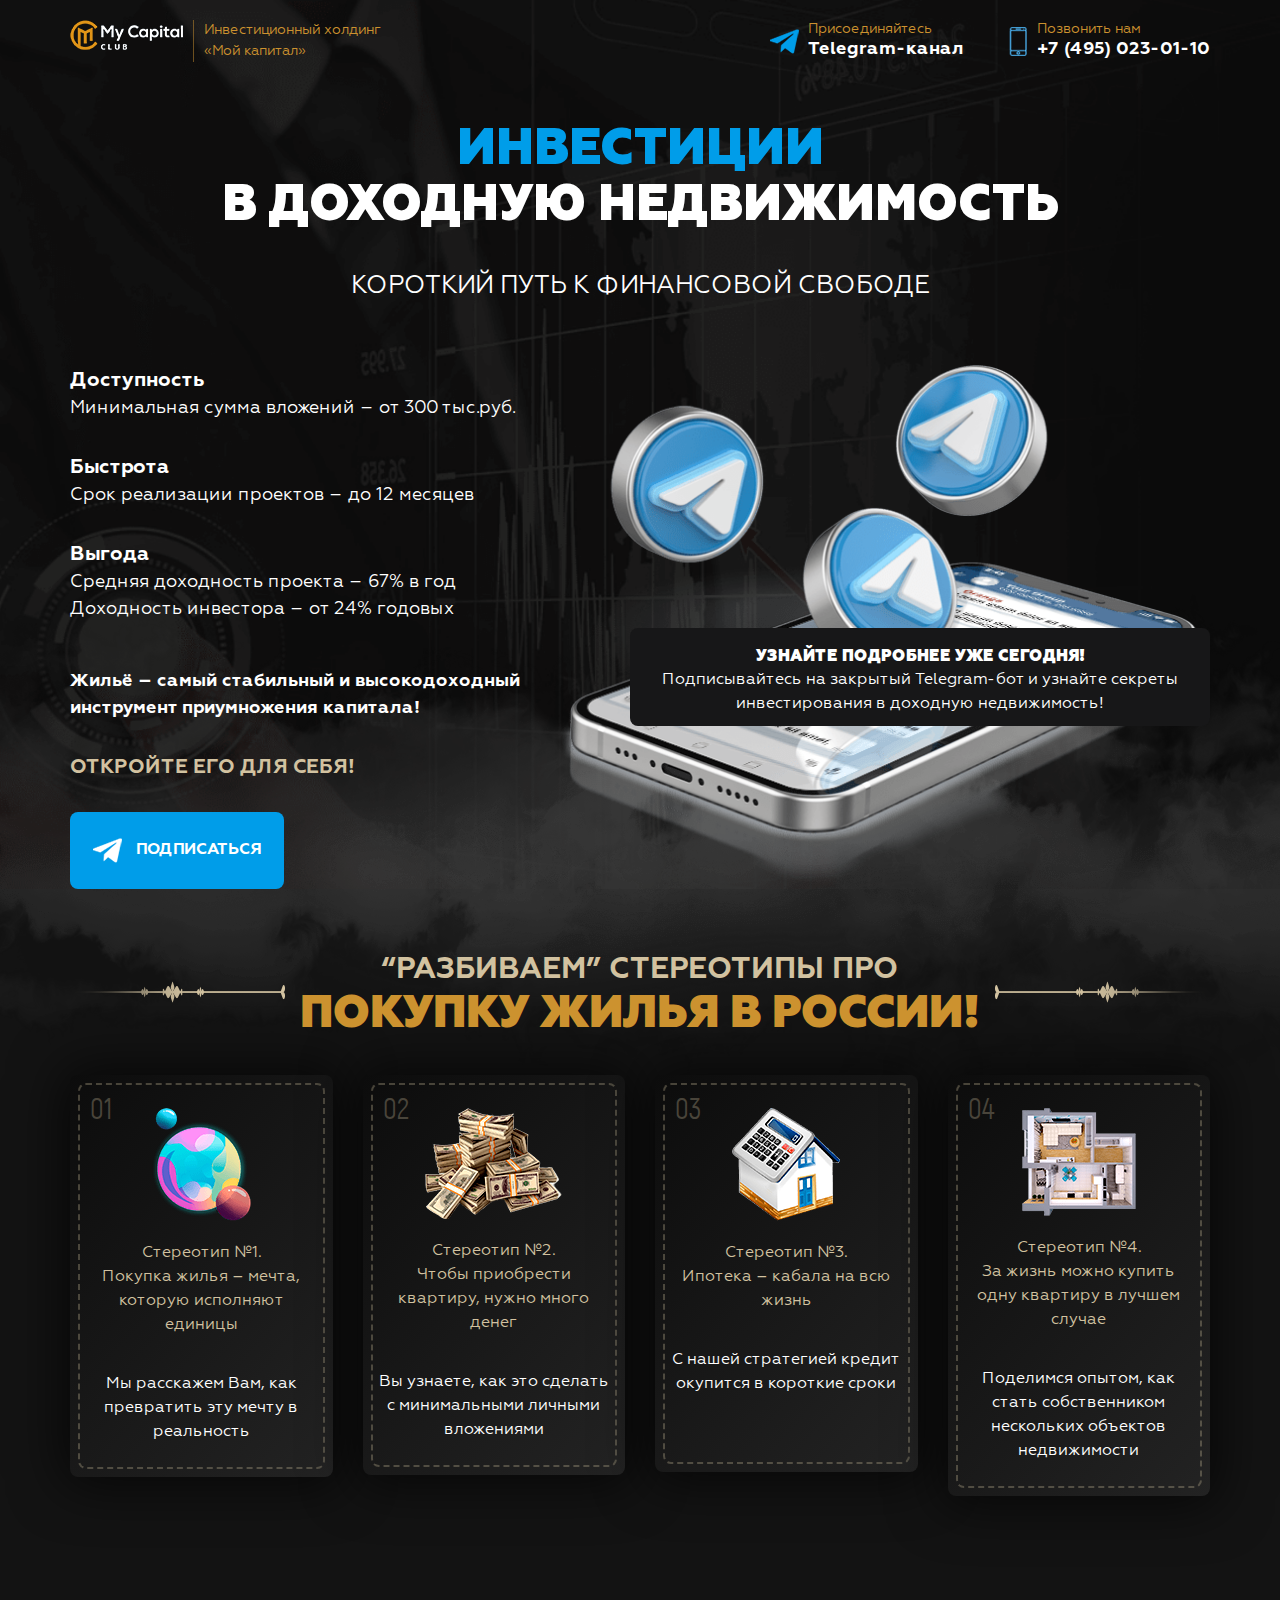
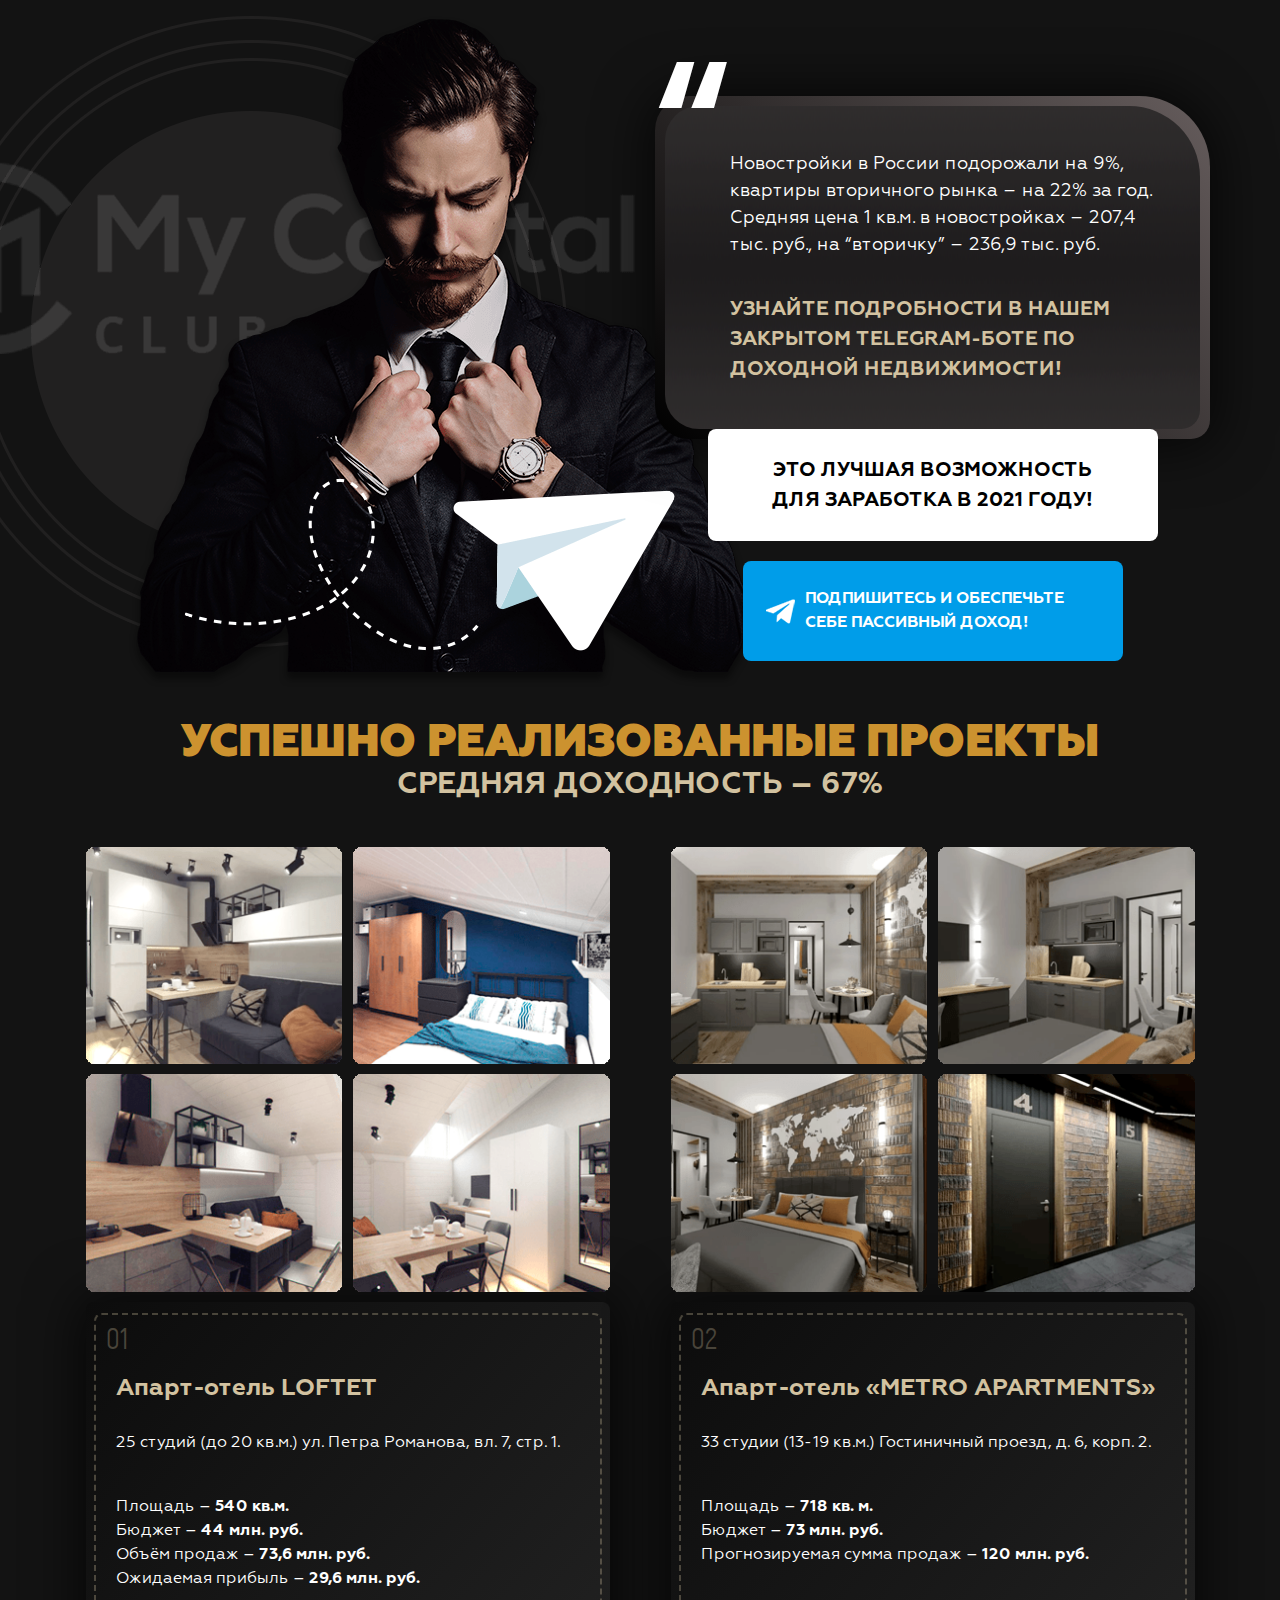
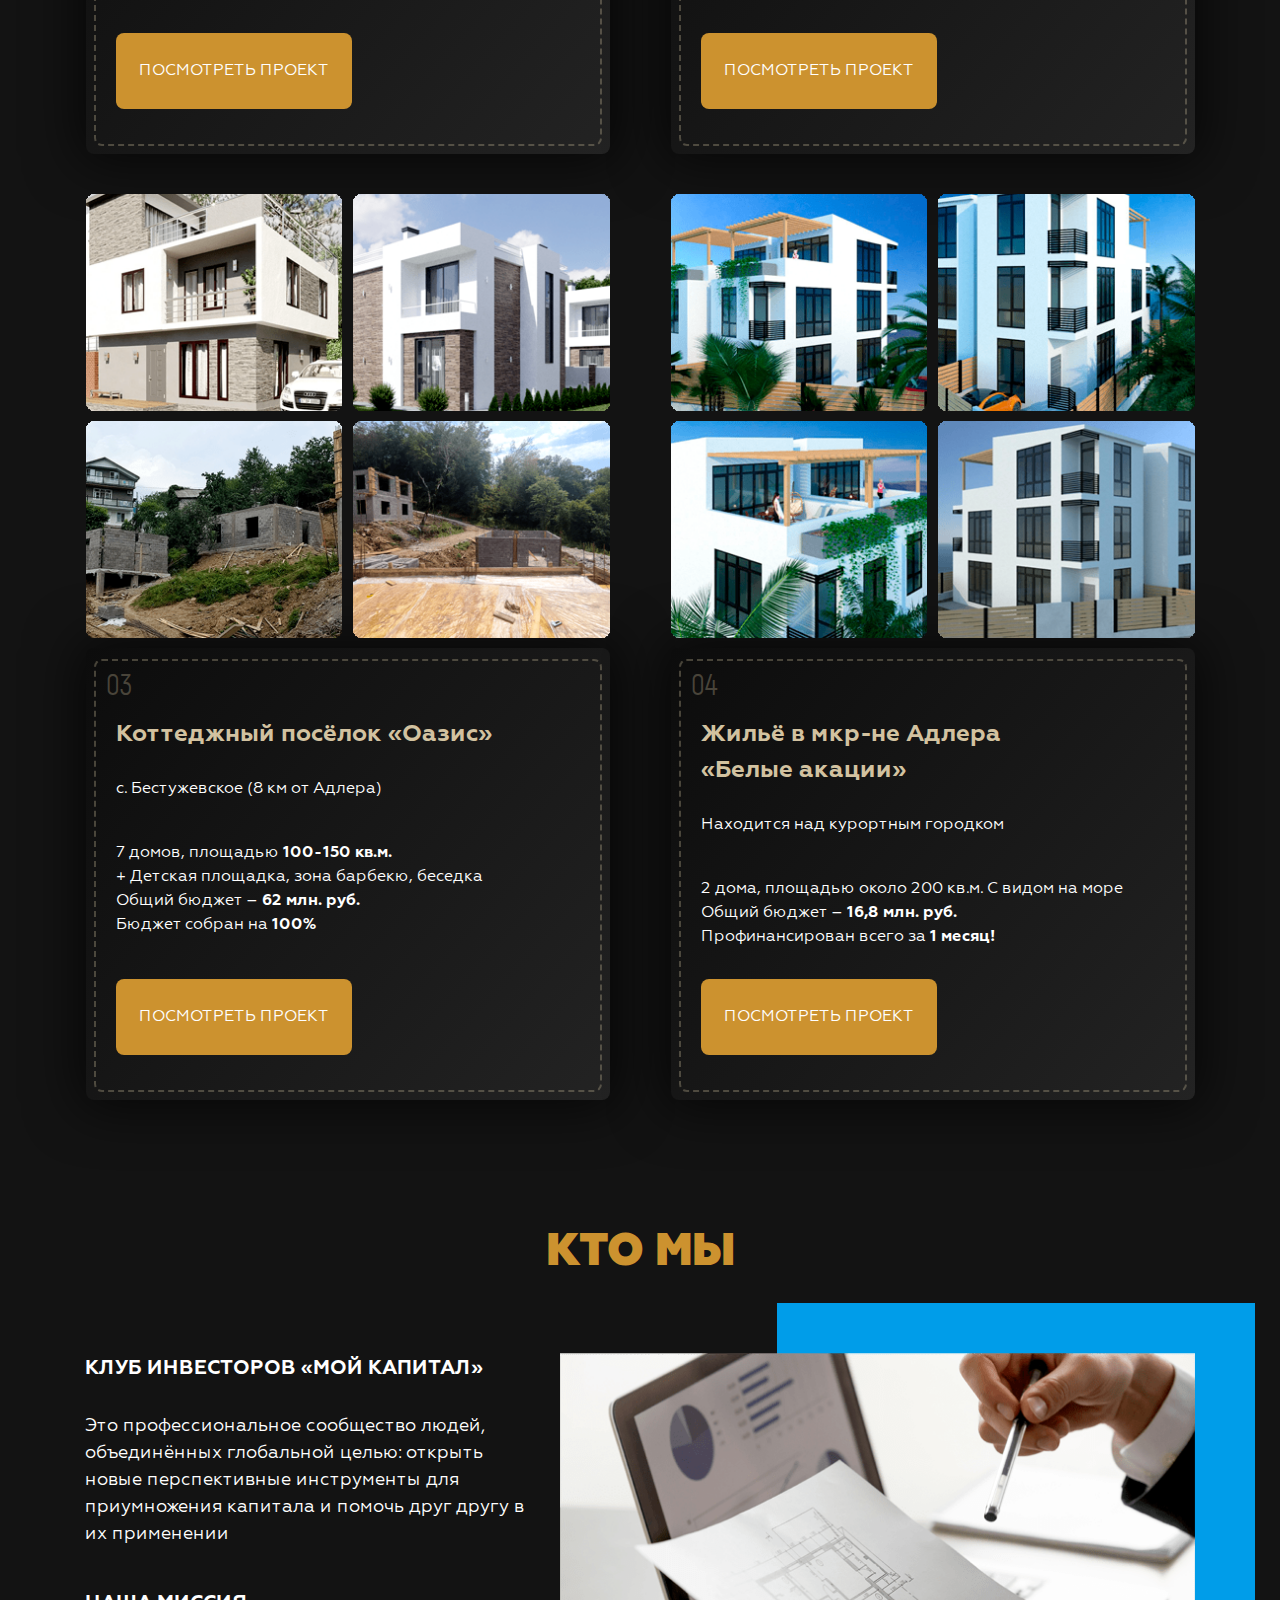
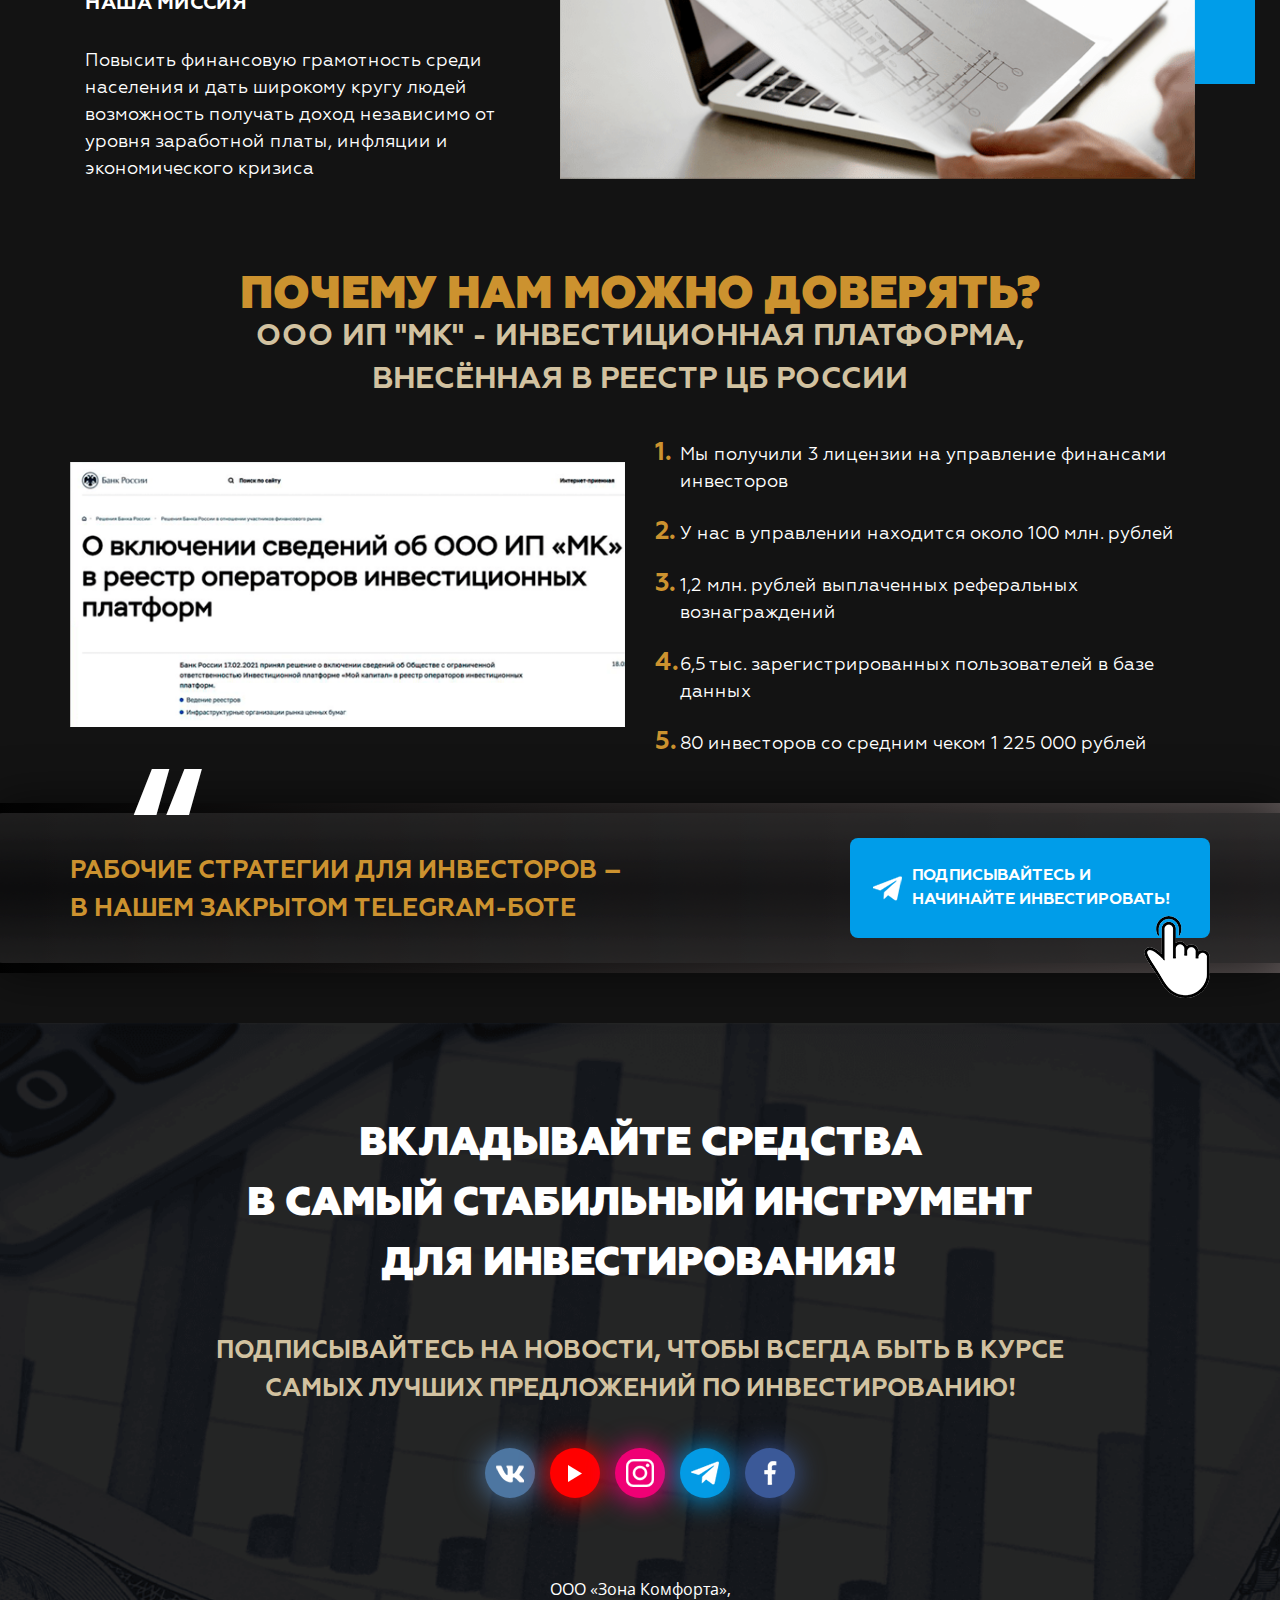
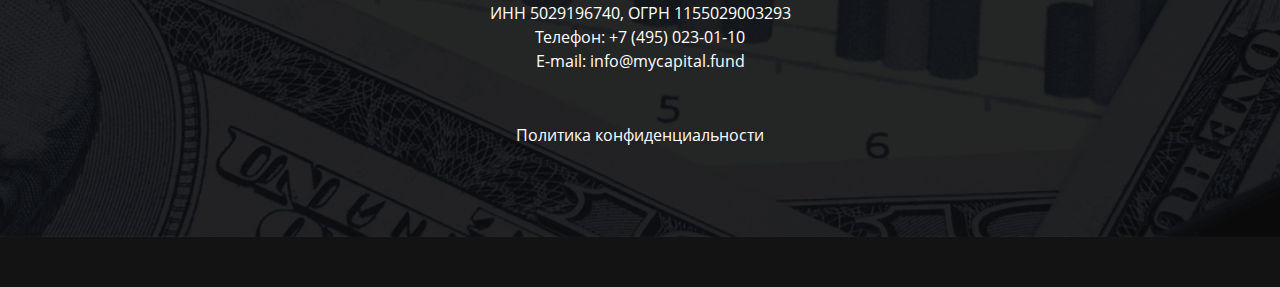
==== index.html @ a93999b3 "Copying" ====
<!DOCTYPE html>
<html lang="ru">
  <head>
    <meta charset="UTF-8">
    <meta name="viewport" content="width=device-width, initial-scale=1.0">
    <meta http-equiv="X-UA-Compatible" content="ie=edge">
    <meta property="og:url" content="https://invest-realty2.mycapitalland.ru/">
    <meta property="og:title" content="«Инвестиции в доходную недвижимость»">
    <meta property="og:description" content="Короткий путь к финансовой свободе">
    <title>«Инвестиции в доходную недвижимость». Короткий путь к финансовой свободе</title>
    <link rel="apple-touch-icon" href="favicon.svg">
    <link rel="apple-touch-icon" sizes="76x76" href="favicon.svg">
    <link rel="apple-touch-icon" sizes="120x120" href="favicon.svg">
    <link rel="apple-touch-icon" sizes="152x152" href="favicon.svg">
    <link rel="icon" type="image/x-icon" href="favicon.ico">
    <link rel="shortcut icon" type="image/x-icon" href="favicon.png">
    <link rel="stylesheet" href="css/styles.min.css">
  </head>
  <body>
    <div class="wrapper">
      <section id="main">
        <header>
          <div class="container">
            <div class="logo"><a class="logo-link" href="https://mycapitalland.ru/"><img class="logo-link-img" src="img/images/logo.png" alt="Логотип"/></a>
              <p class="logo-text">Инвестиционный холдинг <br>«Мой капитал»</p>
            </div>
            <div class="header-nav">
              <div class="logo logo-mobile"><a class="logo-link" href="https://mycapitalland.ru/"><img class="logo-link-img" src="img/images/logo.png" alt="Логотип"/></a>
                <p class="logo-text">Инвестиционный холдинг <br>«Мой капитал»</p>
              </div>
              <div class="contacts">
                <div class="contact contact-tg">
                  <p class="contact-text">Присоединяйтесь</p><a class="contact-link" href="https://t.me/my_capital_club" target="_blank">Telegram-канал</a>
                </div>
                <div class="contact contact-phone">
                  <p class="contact-text">Позвонить нам</p><a class="contact-link" href="tel:+74950230110" target="_blank">+7 (495) 023-01-10</a>
                </div>
              </div>
            </div>
          </div>
          <div class="mobile-menu">
            <div class="mobile-menu-line mobile-menu-line-1"></div>
            <div class="mobile-menu-line mobile-menu-line-2"></div>
            <div class="mobile-menu-line mobile-menu-line-3"></div>
          </div>
        </header><img class="main-clouds" src="img/images/clouds.png" alt="Облака"/>
        <div class="container">
          <h1 class="main-title"><span>Инвестиции </span>в доходную недвижимость</h1>
          <h2 class="main-subtitle">Короткий путь к финансовой свободе</h2>
          <div class="row">
            <div class="col-md-5">
              <ul class="main-list">
                <li><span>Доступность</span>Минимальная сумма вложений – от 300 тыс.руб.</li>
                <li><span>Быстрота</span>Срок реализации проектов – до 12 месяцев</li>
                <li><span>Выгода</span>Средняя доходность проекта – 67% в год
                  Доходность инвестора – от 24% годовых
                </li>
              </ul>
              <p class="main-text">Жильё – самый стабильный и высокодоходный инструмент приумножения капитала!</p>
              <h3 class="main-cta">Откройте его для себя!</h3>
              <div class="button-wrapper"><a class="button button-tg" href=""><img src="img/icons/tg-white.png" alt="Telegram"/><span> Подписаться</span></a></div>
            </div>
            <div class="col-md-7">
              <div class="main-img"><img src="img/images/main.png" alt="Картинка блока"/>
                <div class="main-img-text">
                  <p><span>Узнайте подробнее уже сегодня! </span>Подписывайтесь на закрытый Telegram-бот и узнайте секреты инвестирования в доходную недвижимость!</p>
                </div>
              </div>
            </div>
          </div>
        </div>
      </section>
      <section id="cliches">
        <div class="container">
          <h3 class="general-title general-title-cliches"><span>“Разбиваем” стереотипы про </span>покупку жилья в России!</h3>
          <div class="row">
                  <div class="col-md-3">
                    <div class="cliche-wrapper">
                      <div class="cliche cliche-1 ">
                        <h4 class="cliche-title">01</h4><img class="cliche-img" src="img/images/cliche-1.png" alt="Стереотип №1. &lt;br&gt;Покупка жилья – мечта, которую исполняют единицы"/>
                        <p class="cliche-text"><span>Стереотип №1. <br>Покупка жилья – мечта, которую исполняют единицы</span>Мы расскажем Вам, как превратить эту мечту в реальность
                        </p>
                      </div>
                    </div>
                  </div>
                  <div class="col-md-3">
                    <div class="cliche-wrapper">
                      <div class="cliche cliche-2 ">
                        <h4 class="cliche-title">02</h4><img class="cliche-img" src="img/images/cliche-2.png" alt="Стереотип №2. &lt;br&gt;Чтобы приобрести квартиру, нужно много денег"/>
                        <p class="cliche-text"><span>Стереотип №2. <br>Чтобы приобрести квартиру, нужно много денег</span>Вы узнаете, как это сделать с минимальными личными вложениями
                        </p>
                      </div>
                    </div>
                  </div>
                  <div class="col-md-3">
                    <div class="cliche-wrapper">
                      <div class="cliche cliche-3 ">
                        <h4 class="cliche-title">03</h4><img class="cliche-img" src="img/images/cliche-3.png" alt="Стереотип №3. &lt;br&gt;Ипотека – кабала на всю жизнь"/>
                        <p class="cliche-text"><span>Стереотип №3. <br>Ипотека – кабала на всю жизнь</span>С нашей стратегией кредит окупится в короткие сроки
                        </p>
                      </div>
                    </div>
                  </div>
                  <div class="col-md-3">
                    <div class="cliche-wrapper">
                      <div class="cliche cliche-4 ">
                        <h4 class="cliche-title">04</h4><img class="cliche-img" src="img/images/cliche-4.png" alt="Стереотип №4. &lt;br&gt;За жизнь можно купить одну квартиру в лучшем случае"/>
                        <p class="cliche-text"><span>Стереотип №4. <br>За жизнь можно купить одну квартиру в лучшем случае</span>Поделимся опытом, как стать собственником нескольких объектов недвижимости
                        </p>
                      </div>
                    </div>
                  </div>
          </div>
        </div>
      </section>
      <section id="details">
        <div class="container">
          <div class="row">
            <div class="col-md-6 col-md-push-6">
              <div class="content">
                <div class="details-info-wrapper">
                  <div class="details-info">
                    <p class="details-info-text">Новостройки в России подорожали на 9%, квартиры вторичного рынка – на  22% за год. Средняя цена 1 кв.м. в новостройках – 207,4 тыс. руб., на “вторичку” – 236,9 тыс. руб.<span>Узнайте подробности в нашем закрытом telegram-боте по доходной недвижимости!</span></p>
                  </div>
                </div>
                <p class="details-cta">это лучшая возможность для заработка в 2021 году!</p>
                <div class="button-wrapper"><a class="button button-tg button-tg-big" href=""><img src="img/icons/tg-white.png" alt="Telegram"/><span> Подпишитесь и обеспечьте себе пассивный доход!</span></a></div>
              </div>
            </div>
            <div class="col-md-6 col-md-pull-6">
              <div class="details-imgs"><img class="details-img details-img-1" src="img/images/details-1.png" alt="Logo"/><img class="details-img details-img-2" src="img/images/details-2.png" alt="Logo"/><img class="details-img details-img-3" src="img/icons/tg-big.png" alt="Logo"/>
              </div>
            </div>
          </div>
        </div>
      </section>
      <section id="projects">
        <div class="container">
          <h3 class="general-title">успешно реализованные проекты<span>Средняя доходность – 67%</span>
          </h3>
          <div class="row">
            <div class="col-md-6">
              <div class="project project-1">
                <div class="project-imgs"><img src="img/aparts/apart-1.1.png" alt="Фото апартоментов"/><img src="img/aparts/apart-1.2.png" alt="Фото апартоментов"/><img src="img/aparts/apart-1.3.png" alt="Фото апартоментов"/><img src="img/aparts/apart-1.4.png" alt="Фото апартоментов"/>
                </div>
                <div class="project-info-wrapper">
                  <div class="project-info">
                    <p class="project-info-number">01</p>
                    <h5 class="project-info-title">Апарт-отель LOFTET</h5>
                    <p class="project-info-text">25 студий (до 20 кв.м.) ул. Петра Романова, вл. 7, стр. 1.</p>
                    <ul class="project-info-list">
                      <li>Площадь – <span>540 кв.м.</span></li>
                      <li>Бюджет – <span>44 млн. руб.</span></li>
                      <li>Объём продаж – <span>73,6 млн. руб.</span></li>
                      <li>Ожидаемая прибыль – <span>29,6 млн. руб.</span></li>
                    </ul>
                    <div class="button-wrapper"><a class="button button-ap button-project-info" href="https://loftet.mycapital.fund/"><span> Посмотреть проект</span></a></div>
                  </div>
                </div>
              </div>
            </div>
            <div class="col-md-6">
              <div class="project project-2">
                <div class="project-imgs"><img src="img/aparts/apart-2.1.png" alt="Фото апартоментов"/><img src="img/aparts/apart-2.2.png" alt="Фото апартоментов"/><img src="img/aparts/apart-2.3.png" alt="Фото апартоментов"/><img src="img/aparts/apart-2.4.png" alt="Фото апартоментов"/>
                </div>
                <div class="project-info-wrapper">
                  <div class="project-info">
                    <p class="project-info-number">02</p>
                    <h5 class="project-info-title">Апарт-отель «METRO APARTMENTS»</h5>
                    <p class="project-info-text">33 студии (13-19 кв.м.) Гостиничный проезд, д. 6, корп. 2.</p>
                    <ul class="project-info-list">
                      <li>Площадь – <span>718 кв. м.</span></li>
                      <li>Бюджет –  <span>73 млн. руб.</span></li>
                      <li>Прогнозируемая сумма продаж –  <span>120 млн. руб.</span></li>
                    </ul>
                    <div class="button-wrapper"><a class="button button-ap button-project-info" href="https://metroapp.mycapital.fund/"><span> Посмотреть проект</span></a></div>
                  </div>
                </div>
              </div>
            </div>
          </div>
          <div class="row">
            <div class="col-md-6">
              <div class="project project-3">
                <div class="project-imgs"><img src="img/aparts/apart-3.1.png" alt="Фото апартоментов"/><img src="img/aparts/apart-3.2.png" alt="Фото апартоментов"/><img src="img/aparts/apart-3.3.png" alt="Фото апартоментов"/><img src="img/aparts/apart-3.4.png" alt="Фото апартоментов"/>
                </div>
                <div class="project-info-wrapper">
                  <div class="project-info">
                    <p class="project-info-number">03</p>
                    <h5 class="project-info-title">Коттеджный посёлок «Оазис»</h5>
                    <p class="project-info-text">с. Бестужевское (8 км от Адлера)</p>
                    <ul class="project-info-list">
                      <li>7 домов, площадью <span>100-150 кв.м.</span></li>
                      <li>+ Детская площадка, зона барбекю, беседка</li>
                      <li>Общий бюджет – <span>62 млн. руб.</span></li>
                      <li>Бюджет собран на <span>100%</span></li>
                    </ul>
                    <div class="button-wrapper"><a class="button button-ap button-project-info" href=""><span> Посмотреть проект</span></a></div>
                  </div>
                </div>
              </div>
            </div>
            <div class="col-md-6">
              <div class="project project-4">
                <div class="project-imgs"><img src="img/aparts/apart-4.1.png" alt="Фото апартоментов"/><img src="img/aparts/apart-4.2.png" alt="Фото апартоментов"/><img src="img/aparts/apart-4.3.png" alt="Фото апартоментов"/><img src="img/aparts/apart-4.4.png" alt="Фото апартоментов"/>
                </div>
                <div class="project-info-wrapper">
                  <div class="project-info">
                    <p class="project-info-number">04</p>
                    <h5 class="project-info-title">Жильё в мкр-не Адлера <br>«Белые акации»</h5>
                    <p class="project-info-text">Находится над курортным городком</p>
                    <ul class="project-info-list">
                      <li>2 дома, площадью около 200 кв.м. С видом на море</li>
                      <li>Общий бюджет – <span>16,8 млн. руб. </span></li>
                      <li>Профинансирован всего за <span>1 месяц!</span></li>
                    </ul>
                    <div class="button-wrapper"><a class="button button-ap button-project-info" href=""><span> Посмотреть проект</span></a></div>
                  </div>
                </div>
              </div>
            </div>
          </div>
        </div>
      </section>
      <section id="who">
        <div class="container">
          <h3 class="general-title">Кто мы
          </h3>
          <div class="col-md-5">
            <h4 class="who-title">Клуб инвесторов «Мой капитал»</h4>
            <p class="who-text">Это профессиональное сообщество людей, объединённых глобальной целью: открыть новые перспективные инструменты для приумножения капитала и помочь друг другу в их применении</p>
            <h4 class="who-title">Наша миссия </h4>
            <p class="who-text">Повысить финансовую грамотность среди населения и дать широкому кругу людей возможность получать доход независимо от уровня заработной платы, инфляции и экономического кризиса</p>
          </div>
          <div class="col-md-7">
            <div class="who-img"><img src="img/images/who.png" alt="Картинка блока"/>
            </div>
          </div>
        </div>
      </section>
      <section id="why">
        <div class="container">
          <h3 class="general-title">почему нам можно доверять?<span>ООО ИП "МК" - инвестиционная платформа, <br>внесённая в реестр ЦБ России</span>
          </h3>
          <div class="row">
            <div class="col-md-6"><a class="modal-up" href="img/images/why.png"><img class="why-img" src="img/images/why.png" alt="Инфа о включении в реестр"/></a></div>
            <div class="col-md-6">
              <ol class="why-list">
                <li>Мы получили 3 лицензии на управление финансами инвесторов</li>
                <li>У нас в управлении находится около 100 млн. рублей</li>
                <li>1,2 млн. рублей выплаченных реферальных вознаграждений</li>
                <li>6,5 тыс. зарегистрированных пользователей в базе данных</li>
                <li>80 инвесторов со средним чеком 1 225 000 рублей</li>
              </ol>
            </div>
          </div>
        </div>
        <div class="why-cta-wrapper">
          <div class="why-cta">
            <div class="container">
              <div class="row">
                <div class="col-md-6">
                  <p class="why-cta-text">Рабочие стратегии для инвесторов – в нашем закрытом Telegram-боте</p>
                </div>
                <div class="col-md-4 col-md-offset-2">
                  <div class="why-cta-button">
                    <div class="button-wrapper"><a class="button button-tg button-tg-big" href=""><img src="img/icons/tg-white.png" alt="Telegram"/><span> Подписывайтесь и начинайте инвестировать!</span></a></div>
                  </div>
                </div>
              </div>
            </div>
          </div>
        </div>
      </section>
      <footer>
        <div class="container">
          <h5 class="footer-title">Вкладывайте средства <br>в самый стабильный инструмент <br>для инвестирования!</h5>
          <p class="footer-subtitle">ПОДПИСЫВАЙТЕСЬ НА НОВОСТИ, ЧТОБЫ ВСЕГДА БЫТЬ В КУРСЕ <br>САМЫХ ЛУЧШИХ ПРЕДЛОЖЕНИЙ ПО ИНВЕСТИРОВАНИЮ!</p>
          <div class="soc-links">
            
            <a class="soc-link soc-link-vk" href="https://vk.com/mycapital_ru" target="_blank"></a>
            <a class="soc-link soc-link-yt" href="https://www.youtube.com/channel/UCeQu4s1IZ6c-w-K8q15wF1w" target="_blank"></a>
            <a class="soc-link soc-link-insta" href="https://www.instagram.com/mycapital.ru/" target="_blank"></a>
            <a class="soc-link soc-link-tg" href="https://t.me/my_capital_club" target="_blank"></a>
            <a class="soc-link soc-link-fb" href="https://facebook.com/MyCapitalRu/" target="_blank"></a>
          </div>
          <p class="footer-text">ООО «Зона Комфорта»,</p>
          <p class="footer-text">ИНН 5029196740, ОГРН 1155029003293</p>
          <p class="footer-text">Телефон: <a href="tel:+74950230110" target="_blank">+7 (495) 023-01-10</a></p>
          <p class="footer-text">E-mail: <a href="mailto:info@mycapital.fund" target="_blank">info@mycapital.fund</a></p>
          <p class="footer-text"> <a href="politics.pdf" target="_blank">Политика конфиденциальности</a></p>
        </div>
      </footer>
    </div>
    <script src="js/libs.min.js"></script>
    <script src="js/scripts.js"></script>
  </body>
</html>
---- css/styles.min.css ----
@font-face{font-family:'Geometria';font-display:fallback;font-weight:normal;font-style:normal;src:local url("../fonts/Geometria.eot");src:url("../fonts/Geometria.eot");src:url("../fonts/Geometria.eot") format('embedded-opentype'),url("../fonts/Geometria.woff2") format('woff2'),url("../fonts/Geometria.woff") format('woff'),url("../fonts/Geometria.ttf") format('truetype'),url("../fonts/Geometria.svg#Geometria") format('svg')}@font-face{font-family:'Geometria';font-display:fallback;font-weight:bold;font-style:normal;src:local url("../fonts/GeometriaBold.eot");src:url("../fonts/GeometriaBold.eot");src:url("../fonts/GeometriaBold.eot") format('embedded-opentype'),url("../fonts/GeometriaBold.woff2") format('woff2'),url("../fonts/GeometriaBold.woff") format('woff'),url("../fonts/GeometriaBold.ttf") format('truetype'),url("../fonts/GeometriaBold.svg#GeometriaBold") format('svg')}@font-face{font-family:'Geometria';font-display:fallback;font-weight:900;font-style:normal;src:local url("../fonts/GeometriaHeavy.eot");src:url("../fonts/GeometriaHeavy.eot");src:url("../fonts/GeometriaHeavy.eot") format('embedded-opentype'),url("../fonts/GeometriaHeavy.woff2") format('woff2'),url("../fonts/GeometriaHeavy.woff") format('woff'),url("../fonts/GeometriaHeavy.ttf") format('truetype'),url("../fonts/GeometriaHeavy.svg#GeometriaHeavy") format('svg')}@font-face{font-family:'OpenSans';font-display:fallback;font-weight:normal;font-style:normal;src:local url("../fonts/OpenSans.eot");src:url("../fonts/OpenSans.eot");src:url("../fonts/OpenSans.eot") format('embedded-opentype'),url("../fonts/OpenSans.woff2") format('woff2'),url("../fonts/OpenSans.woff") format('woff'),url("../fonts/OpenSans.ttf") format('truetype'),url("../fonts/OpenSans.svg#OpenSans") format('svg')}@font-face{font-family:'Akrobat';font-display:fallback;font-weight:normal;font-style:normal;src:local url("../fonts/Akrobat.eot");src:url("../fonts/Akrobat.eot");src:url("../fonts/Akrobat.eot") format('embedded-opentype'),url("../fonts/Akrobat.woff2") format('woff2'),url("../fonts/Akrobat.woff") format('woff'),url("../fonts/Akrobat.ttf") format('truetype'),url("../fonts/Akrobat.svg#Akrobat") format('svg')}
/*!
 * Generated using the Bootstrap Customizer (https://getbootstrap.com/docs/3.4/customize/)
 *//*!
 * Bootstrap v3.4.1 (https://getbootstrap.com/)
 * Copyright 2011-2019 Twitter, Inc.
 * Licensed under MIT (https://github.com/twbs/bootstrap/blob/master/LICENSE)
 *//*! normalize.css v3.0.3 | MIT License | github.com/necolas/normalize.css */html{font-family:sans-serif;-ms-text-size-adjust:100%;-webkit-text-size-adjust:100%}body{margin:0}article,aside,details,figcaption,figure,footer,header,hgroup,main,menu,nav,section,summary{display:block}audio,canvas,progress,video{display:inline-block;vertical-align:baseline}audio:not([controls]){display:none;height:0}[hidden],template{display:none}a{background-color:transparent}a:active,a:hover{outline:0}abbr[title]{border-bottom:none;text-decoration:underline;-webkit-text-decoration:underline dotted;-moz-text-decoration:underline dotted;text-decoration:underline dotted}b,strong{font-weight:bold}dfn{font-style:italic}h1{font-size:2em;margin:0.67em 0}mark{background:#ff0;color:#000}small{font-size:80%}sub,sup{font-size:75%;line-height:0;position:relative;vertical-align:baseline}sup{top:-0.5em}sub{bottom:-0.25em}img{border:0}svg:not(:root){overflow:hidden}figure{margin:1em 40px}hr{-webkit-box-sizing:content-box;-moz-box-sizing:content-box;box-sizing:content-box;height:0}pre{overflow:auto}code,kbd,pre,samp{font-family:monospace,monospace;font-size:1em}button,input,optgroup,select,textarea{color:inherit;font:inherit;margin:0}button{overflow:visible}button,select{text-transform:none}button,html input[type=button],input[type=reset],input[type=submit]{-webkit-appearance:button;cursor:pointer}button[disabled],html input[disabled]{cursor:default}button::-moz-focus-inner,input::-moz-focus-inner{border:0;padding:0}input{line-height:normal}input[type=checkbox],input[type=radio]{-webkit-box-sizing:border-box;-moz-box-sizing:border-box;box-sizing:border-box;padding:0}input[type=number]::-webkit-inner-spin-button,input[type=number]::-webkit-outer-spin-button{height:auto}input[type=search]{-webkit-appearance:textfield;-webkit-box-sizing:content-box;-moz-box-sizing:content-box;box-sizing:content-box}input[type=search]::-webkit-search-cancel-button,input[type=search]::-webkit-search-decoration{-webkit-appearance:none}fieldset{border:1px solid #c0c0c0;margin:0 2px;padding:0.35em 0.625em 0.75em}legend{border:0;padding:0}textarea{overflow:auto}optgroup{font-weight:bold}table{border-collapse:collapse;border-spacing:0}td,th{padding:0}*{-webkit-box-sizing:border-box;-moz-box-sizing:border-box;box-sizing:border-box}:after,:before{-webkit-box-sizing:border-box;-moz-box-sizing:border-box;box-sizing:border-box}html{font-size:10px;-webkit-tap-highlight-color:rgba(0,0,0,0)}body{font-family:"Helvetica Neue",Helvetica,Arial,sans-serif;font-size:14px;line-height:1.42857143;color:#333;background-color:#fff}button,input,select,textarea{font-family:inherit;font-size:inherit;line-height:inherit}a{color:#337ab7;text-decoration:none}a:focus,a:hover{color:#23527c;text-decoration:underline}a:focus{outline:5px auto -webkit-focus-ring-color;outline-offset:-2px}figure{margin:0}img{vertical-align:middle}.img-responsive{display:block;max-width:100%;height:auto}.img-rounded{-webkit-border-radius:6px;-moz-border-radius:6px;border-radius:6px}.img-thumbnail{padding:4px;line-height:1.42857143;background-color:#fff;border:1px solid #ddd;-webkit-border-radius:4px;-moz-border-radius:4px;border-radius:4px;-webkit-transition:all .2s ease-in-out;-o-transition:all .2s ease-in-out;-moz-transition:all .2s ease-in-out;transition:all .2s ease-in-out;display:inline-block;max-width:100%;height:auto}.img-circle{-webkit-border-radius:50%;-moz-border-radius:50%;border-radius:50%}hr{margin-top:20px;margin-bottom:20px;border:0;border-top:1px solid #eee}.sr-only{position:absolute;width:1px;height:1px;padding:0;margin:-1px;overflow:hidden;clip:rect(0,0,0,0);border:0}.sr-only-focusable:active,.sr-only-focusable:focus{position:static;width:auto;height:auto;margin:0;overflow:visible;clip:auto}[role=button]{cursor:pointer}.container{padding-right:15px;padding-left:15px;margin-right:auto;margin-left:auto}@media (min-width:768px){.container{width:750px}}@media (min-width:992px){.container{width:970px}}@media (min-width:1200px){.container{width:1170px}}.container-fluid{padding-right:15px;padding-left:15px;margin-right:auto;margin-left:auto}.row{margin-right:-15px;margin-left:-15px}.row-no-gutters{margin-right:0;margin-left:0}.row-no-gutters [class*=col-]{padding-right:0;padding-left:0}.col-lg-1,.col-lg-2,.col-lg-3,.col-lg-4,.col-lg-5,.col-lg-6,.col-lg-7,.col-lg-8,.col-lg-9,.col-lg-10,.col-lg-11,.col-lg-12,.col-md-1,.col-md-2,.col-md-3,.col-md-4,.col-md-5,.col-md-6,.col-md-7,.col-md-8,.col-md-9,.col-md-10,.col-md-11,.col-md-12,.col-sm-1,.col-sm-2,.col-sm-3,.col-sm-4,.col-sm-5,.col-sm-6,.col-sm-7,.col-sm-8,.col-sm-9,.col-sm-10,.col-sm-11,.col-sm-12,.col-xs-1,.col-xs-2,.col-xs-3,.col-xs-4,.col-xs-5,.col-xs-6,.col-xs-7,.col-xs-8,.col-xs-9,.col-xs-10,.col-xs-11,.col-xs-12{position:relative;min-height:1px;padding-right:15px;padding-left:15px}.col-xs-1,.col-xs-2,.col-xs-3,.col-xs-4,.col-xs-5,.col-xs-6,.col-xs-7,.col-xs-8,.col-xs-9,.col-xs-10,.col-xs-11,.col-xs-12{float:left}.col-xs-12{width:100%}.col-xs-11{width:91.66666667%}.col-xs-10{width:83.33333333%}.col-xs-9{width:75%}.col-xs-8{width:66.66666667%}.col-xs-7{width:58.33333333%}.col-xs-6{width:50%}.col-xs-5{width:41.66666667%}.col-xs-4{width:33.33333333%}.col-xs-3{width:25%}.col-xs-2{width:16.66666667%}.col-xs-1{width:8.33333333%}.col-xs-pull-12{right:100%}.col-xs-pull-11{right:91.66666667%}.col-xs-pull-10{right:83.33333333%}.col-xs-pull-9{right:75%}.col-xs-pull-8{right:66.66666667%}.col-xs-pull-7{right:58.33333333%}.col-xs-pull-6{right:50%}.col-xs-pull-5{right:41.66666667%}.col-xs-pull-4{right:33.33333333%}.col-xs-pull-3{right:25%}.col-xs-pull-2{right:16.66666667%}.col-xs-pull-1{right:8.33333333%}.col-xs-pull-0{right:auto}.col-xs-push-12{left:100%}.col-xs-push-11{left:91.66666667%}.col-xs-push-10{left:83.33333333%}.col-xs-push-9{left:75%}.col-xs-push-8{left:66.66666667%}.col-xs-push-7{left:58.33333333%}.col-xs-push-6{left:50%}.col-xs-push-5{left:41.66666667%}.col-xs-push-4{left:33.33333333%}.col-xs-push-3{left:25%}.col-xs-push-2{left:16.66666667%}.col-xs-push-1{left:8.33333333%}.col-xs-push-0{left:auto}.col-xs-offset-12{margin-left:100%}.col-xs-offset-11{margin-left:91.66666667%}.col-xs-offset-10{margin-left:83.33333333%}.col-xs-offset-9{margin-left:75%}.col-xs-offset-8{margin-left:66.66666667%}.col-xs-offset-7{margin-left:58.33333333%}.col-xs-offset-6{margin-left:50%}.col-xs-offset-5{margin-left:41.66666667%}.col-xs-offset-4{margin-left:33.33333333%}.col-xs-offset-3{margin-left:25%}.col-xs-offset-2{margin-left:16.66666667%}.col-xs-offset-1{margin-left:8.33333333%}.col-xs-offset-0{margin-left:0}@media (min-width:768px){.col-sm-1,.col-sm-2,.col-sm-3,.col-sm-4,.col-sm-5,.col-sm-6,.col-sm-7,.col-sm-8,.col-sm-9,.col-sm-10,.col-sm-11,.col-sm-12{float:left}.col-sm-12{width:100%}.col-sm-11{width:91.66666667%}.col-sm-10{width:83.33333333%}.col-sm-9{width:75%}.col-sm-8{width:66.66666667%}.col-sm-7{width:58.33333333%}.col-sm-6{width:50%}.col-sm-5{width:41.66666667%}.col-sm-4{width:33.33333333%}.col-sm-3{width:25%}.col-sm-2{width:16.66666667%}.col-sm-1{width:8.33333333%}.col-sm-pull-12{right:100%}.col-sm-pull-11{right:91.66666667%}.col-sm-pull-10{right:83.33333333%}.col-sm-pull-9{right:75%}.col-sm-pull-8{right:66.66666667%}.col-sm-pull-7{right:58.33333333%}.col-sm-pull-6{right:50%}.col-sm-pull-5{right:41.66666667%}.col-sm-pull-4{right:33.33333333%}.col-sm-pull-3{right:25%}.col-sm-pull-2{right:16.66666667%}.col-sm-pull-1{right:8.33333333%}.col-sm-pull-0{right:auto}.col-sm-push-12{left:100%}.col-sm-push-11{left:91.66666667%}.col-sm-push-10{left:83.33333333%}.col-sm-push-9{left:75%}.col-sm-push-8{left:66.66666667%}.col-sm-push-7{left:58.33333333%}.col-sm-push-6{left:50%}.col-sm-push-5{left:41.66666667%}.col-sm-push-4{left:33.33333333%}.col-sm-push-3{left:25%}.col-sm-push-2{left:16.66666667%}.col-sm-push-1{left:8.33333333%}.col-sm-push-0{left:auto}.col-sm-offset-12{margin-left:100%}.col-sm-offset-11{margin-left:91.66666667%}.col-sm-offset-10{margin-left:83.33333333%}.col-sm-offset-9{margin-left:75%}.col-sm-offset-8{margin-left:66.66666667%}.col-sm-offset-7{margin-left:58.33333333%}.col-sm-offset-6{margin-left:50%}.col-sm-offset-5{margin-left:41.66666667%}.col-sm-offset-4{margin-left:33.33333333%}.col-sm-offset-3{margin-left:25%}.col-sm-offset-2{margin-left:16.66666667%}.col-sm-offset-1{margin-left:8.33333333%}.col-sm-offset-0{margin-left:0}}@media (min-width:992px){.col-md-1,.col-md-2,.col-md-3,.col-md-4,.col-md-5,.col-md-6,.col-md-7,.col-md-8,.col-md-9,.col-md-10,.col-md-11,.col-md-12{float:left}.col-md-12{width:100%}.col-md-11{width:91.66666667%}.col-md-10{width:83.33333333%}.col-md-9{width:75%}.col-md-8{width:66.66666667%}.col-md-7{width:58.33333333%}.col-md-6{width:50%}.col-md-5{width:41.66666667%}.col-md-4{width:33.33333333%}.col-md-3{width:25%}.col-md-2{width:16.66666667%}.col-md-1{width:8.33333333%}.col-md-pull-12{right:100%}.col-md-pull-11{right:91.66666667%}.col-md-pull-10{right:83.33333333%}.col-md-pull-9{right:75%}.col-md-pull-8{right:66.66666667%}.col-md-pull-7{right:58.33333333%}.col-md-pull-6{right:50%}.col-md-pull-5{right:41.66666667%}.col-md-pull-4{right:33.33333333%}.col-md-pull-3{right:25%}.col-md-pull-2{right:16.66666667%}.col-md-pull-1{right:8.33333333%}.col-md-pull-0{right:auto}.col-md-push-12{left:100%}.col-md-push-11{left:91.66666667%}.col-md-push-10{left:83.33333333%}.col-md-push-9{left:75%}.col-md-push-8{left:66.66666667%}.col-md-push-7{left:58.33333333%}.col-md-push-6{left:50%}.col-md-push-5{left:41.66666667%}.col-md-push-4{left:33.33333333%}.col-md-push-3{left:25%}.col-md-push-2{left:16.66666667%}.col-md-push-1{left:8.33333333%}.col-md-push-0{left:auto}.col-md-offset-12{margin-left:100%}.col-md-offset-11{margin-left:91.66666667%}.col-md-offset-10{margin-left:83.33333333%}.col-md-offset-9{margin-left:75%}.col-md-offset-8{margin-left:66.66666667%}.col-md-offset-7{margin-left:58.33333333%}.col-md-offset-6{margin-left:50%}.col-md-offset-5{margin-left:41.66666667%}.col-md-offset-4{margin-left:33.33333333%}.col-md-offset-3{margin-left:25%}.col-md-offset-2{margin-left:16.66666667%}.col-md-offset-1{margin-left:8.33333333%}.col-md-offset-0{margin-left:0}}@media (min-width:1200px){.col-lg-1,.col-lg-2,.col-lg-3,.col-lg-4,.col-lg-5,.col-lg-6,.col-lg-7,.col-lg-8,.col-lg-9,.col-lg-10,.col-lg-11,.col-lg-12{float:left}.col-lg-12{width:100%}.col-lg-11{width:91.66666667%}.col-lg-10{width:83.33333333%}.col-lg-9{width:75%}.col-lg-8{width:66.66666667%}.col-lg-7{width:58.33333333%}.col-lg-6{width:50%}.col-lg-5{width:41.66666667%}.col-lg-4{width:33.33333333%}.col-lg-3{width:25%}.col-lg-2{width:16.66666667%}.col-lg-1{width:8.33333333%}.col-lg-pull-12{right:100%}.col-lg-pull-11{right:91.66666667%}.col-lg-pull-10{right:83.33333333%}.col-lg-pull-9{right:75%}.col-lg-pull-8{right:66.66666667%}.col-lg-pull-7{right:58.33333333%}.col-lg-pull-6{right:50%}.col-lg-pull-5{right:41.66666667%}.col-lg-pull-4{right:33.33333333%}.col-lg-pull-3{right:25%}.col-lg-pull-2{right:16.66666667%}.col-lg-pull-1{right:8.33333333%}.col-lg-pull-0{right:auto}.col-lg-push-12{left:100%}.col-lg-push-11{left:91.66666667%}.col-lg-push-10{left:83.33333333%}.col-lg-push-9{left:75%}.col-lg-push-8{left:66.66666667%}.col-lg-push-7{left:58.33333333%}.col-lg-push-6{left:50%}.col-lg-push-5{left:41.66666667%}.col-lg-push-4{left:33.33333333%}.col-lg-push-3{left:25%}.col-lg-push-2{left:16.66666667%}.col-lg-push-1{left:8.33333333%}.col-lg-push-0{left:auto}.col-lg-offset-12{margin-left:100%}.col-lg-offset-11{margin-left:91.66666667%}.col-lg-offset-10{margin-left:83.33333333%}.col-lg-offset-9{margin-left:75%}.col-lg-offset-8{margin-left:66.66666667%}.col-lg-offset-7{margin-left:58.33333333%}.col-lg-offset-6{margin-left:50%}.col-lg-offset-5{margin-left:41.66666667%}.col-lg-offset-4{margin-left:33.33333333%}.col-lg-offset-3{margin-left:25%}.col-lg-offset-2{margin-left:16.66666667%}.col-lg-offset-1{margin-left:8.33333333%}.col-lg-offset-0{margin-left:0}}.clearfix:after,.clearfix:before,.container-fluid:after,.container-fluid:before,.container:after,.container:before,.row:after,.row:before{display:table;content:" "}.clearfix:after,.container-fluid:after,.container:after,.row:after{clear:both}.center-block{display:block;margin-right:auto;margin-left:auto}.pull-right{float:right!important}.pull-left{float:left!important}.hide{display:none!important}.show{display:block!important}.invisible{visibility:hidden}.text-hide{font:0/0 a;color:transparent;text-shadow:none;background-color:transparent;border:0}.hidden{display:none!important}.affix{position:fixed}.mfp-bg{top:0;left:0;width:100%;height:100%;z-index:1042;overflow:hidden;position:fixed;background:#0b0b0b;opacity:0.8}.mfp-wrap{top:0;left:0;width:100%;height:100%;z-index:1043;position:fixed;outline:none!important;-webkit-backface-visibility:hidden}.mfp-container{text-align:center;position:absolute;width:100%;height:100%;left:0;top:0;padding:0 8px;-webkit-box-sizing:border-box;-moz-box-sizing:border-box;box-sizing:border-box}.mfp-container:before{content:'';display:inline-block;height:100%;vertical-align:middle}.mfp-align-top .mfp-container:before{display:none}.mfp-content{position:relative;display:inline-block;vertical-align:middle;margin:0 auto;text-align:left;z-index:1045}.mfp-ajax-holder .mfp-content,.mfp-inline-holder .mfp-content{width:100%;cursor:auto}.mfp-ajax-cur{cursor:progress}.mfp-zoom-out-cur,.mfp-zoom-out-cur .mfp-image-holder .mfp-close{cursor:-moz-zoom-out;cursor:-webkit-zoom-out;cursor:zoom-out}.mfp-zoom{cursor:pointer;cursor:-webkit-zoom-in;cursor:-moz-zoom-in;cursor:zoom-in}.mfp-auto-cursor .mfp-content{cursor:auto}.mfp-arrow,.mfp-close,.mfp-counter,.mfp-preloader{-webkit-user-select:none;-moz-user-select:none;-ms-user-select:none;user-select:none}.mfp-loading.mfp-figure{display:none}.mfp-hide{display:none!important}.mfp-preloader{color:#CCC;position:absolute;top:50%;width:auto;text-align:center;margin-top:-0.8em;left:8px;right:8px;z-index:1044}.mfp-preloader a{color:#CCC}.mfp-preloader a:hover{color:#FFF}.mfp-s-ready .mfp-preloader{display:none}.mfp-s-error .mfp-content{display:none}button.mfp-arrow,button.mfp-close{overflow:visible;cursor:pointer;background:transparent;border:0;-webkit-appearance:none;display:block;outline:none;padding:0;z-index:1046;-webkit-box-shadow:none;-moz-box-shadow:none;box-shadow:none;-ms-touch-action:manipulation;touch-action:manipulation}button::-moz-focus-inner{padding:0;border:0}.mfp-close{width:44px;height:44px;line-height:44px;position:absolute;right:0;top:0;text-decoration:none;text-align:center;opacity:0.65;padding:0 0 18px 10px;color:#FFF;font-style:normal;font-size:28px;font-family:Arial,Baskerville,monospace}.mfp-close:focus,.mfp-close:hover{opacity:1}.mfp-close:active{top:1px}.mfp-close-btn-in .mfp-close{color:#333}.mfp-iframe-holder .mfp-close,.mfp-image-holder .mfp-close{color:#FFF;right:-6px;text-align:right;padding-right:6px;width:100%}.mfp-counter{position:absolute;top:0;right:0;color:#CCC;font-size:12px;line-height:18px;white-space:nowrap}.mfp-arrow{position:absolute;opacity:0.65;margin:0;top:50%;margin-top:-55px;padding:0;width:90px;height:110px;-webkit-tap-highlight-color:transparent}.mfp-arrow:active{margin-top:-54px}.mfp-arrow:focus,.mfp-arrow:hover{opacity:1}.mfp-arrow:after,.mfp-arrow:before{content:'';display:block;width:0;height:0;position:absolute;left:0;top:0;margin-top:35px;margin-left:35px;border:medium inset transparent}.mfp-arrow:after{border-top-width:13px;border-bottom-width:13px;top:8px}.mfp-arrow:before{border-top-width:21px;border-bottom-width:21px;opacity:0.7}.mfp-arrow-left{left:0}.mfp-arrow-left:after{border-right:17px solid #FFF;margin-left:31px}.mfp-arrow-left:before{margin-left:25px;border-right:27px solid #3F3F3F}.mfp-arrow-right{right:0}.mfp-arrow-right:after{border-left:17px solid #FFF;margin-left:39px}.mfp-arrow-right:before{border-left:27px solid #3F3F3F}.mfp-iframe-holder{padding-top:40px;padding-bottom:40px}.mfp-iframe-holder .mfp-content{line-height:0;width:100%;max-width:900px}.mfp-iframe-holder .mfp-close{top:-40px}.mfp-iframe-scaler{width:100%;height:0;overflow:hidden;padding-top:56.25%}.mfp-iframe-scaler iframe{position:absolute;display:block;top:0;left:0;width:100%;height:100%;-webkit-box-shadow:0 0 8px rgba(0,0,0,0.6);-moz-box-shadow:0 0 8px rgba(0,0,0,0.6);box-shadow:0 0 8px rgba(0,0,0,0.6);background:#000}img.mfp-img{width:auto;max-width:100%;height:auto;display:block;line-height:0;-webkit-box-sizing:border-box;-moz-box-sizing:border-box;box-sizing:border-box;padding:40px 0 40px;margin:0 auto}.mfp-figure{line-height:0}.mfp-figure:after{content:'';position:absolute;left:0;top:40px;bottom:40px;display:block;right:0;width:auto;height:auto;z-index:-1;-webkit-box-shadow:0 0 8px rgba(0,0,0,0.6);-moz-box-shadow:0 0 8px rgba(0,0,0,0.6);box-shadow:0 0 8px rgba(0,0,0,0.6);background:#444}.mfp-figure small{color:#BDBDBD;display:block;font-size:12px;line-height:14px}.mfp-figure figure{margin:0}.mfp-bottom-bar{margin-top:-36px;position:absolute;top:100%;left:0;width:100%;cursor:auto}.mfp-title{text-align:left;line-height:18px;color:#F3F3F3;word-wrap:break-word;padding-right:36px}.mfp-image-holder .mfp-content{max-width:100%}.mfp-gallery .mfp-image-holder .mfp-figure{cursor:pointer}@media screen and (max-height:300px),screen and (max-width:800px) and (orientation:landscape){.mfp-img-mobile .mfp-image-holder{padding-left:0;padding-right:0}.mfp-img-mobile img.mfp-img{padding:0}.mfp-img-mobile .mfp-figure:after{top:0;bottom:0}.mfp-img-mobile .mfp-figure small{display:inline;margin-left:5px}.mfp-img-mobile .mfp-bottom-bar{background:rgba(0,0,0,0.6);bottom:0;margin:0;top:auto;padding:3px 5px;position:fixed;-webkit-box-sizing:border-box;-moz-box-sizing:border-box;box-sizing:border-box}.mfp-img-mobile .mfp-bottom-bar:empty{padding:0}.mfp-img-mobile .mfp-counter{right:5px;top:3px}.mfp-img-mobile .mfp-close{top:0;right:0;width:35px;height:35px;line-height:35px;background:rgba(0,0,0,0.6);position:fixed;text-align:center;padding:0}}@media (max-width:900px){.mfp-arrow{-webkit-transform:scale(0.75);-moz-transform:scale(0.75);-ms-transform:scale(0.75);-o-transform:scale(0.75);transform:scale(0.75)}.mfp-arrow-left{-webkit-transform-origin:0;-moz-transform-origin:0;-ms-transform-origin:0;-o-transform-origin:0;transform-origin:0}.mfp-arrow-right{-webkit-transform-origin:100%;-moz-transform-origin:100%;-ms-transform-origin:100%;-o-transform-origin:100%;transform-origin:100%}.mfp-container{padding-left:6px;padding-right:6px}}*{margin:0;padding:0;outline:none}body{font-size:18px;font-family:'Geometria',sans-serif;font-weight:normal;color:#fff;background-color:#131313;line-height:1.5}.wrapper{overflow:hidden}.content{position:relative;z-index:60}a{color:#000}a:focus{outline:0;text-decoration:none}a:hover{text-decoration:none}h1,h2,h3,h4,h5,h6{font-weight:normal;margin:0}button{border:none}footer,header,section{width:100%;display:block}.video-wrapper{margin:0 auto;position:relative;width:100%;top:0}.video-wrapper:before{content:'';height:0;padding-top:56.25%;display:block}.video-wrapper:after{content:'';display:block;position:absolute;top:0;left:0;right:0;width:100%;height:70px}.video-wrapper iframe,.video-wrapper img{position:absolute;width:100%;height:100%;display:block;background-color:#000;-webkit-border-radius:0;-moz-border-radius:0;border-radius:0;border:0;top:0;left:0;right:0;bottom:0;cursor:pointer;margin:0 auto}.button{display:inline-block;width:auto;padding:26px 23px;-webkit-border-radius:8px;-moz-border-radius:8px;border-radius:8px;font-size:16px;text-transform:uppercase;color:#fff;-webkit-transition:all 0.3s ease;-o-transition:all 0.3s ease;-moz-transition:all 0.3s ease;transition:all 0.3s ease}.button:focus{color:#fff;text-decoration:none}.button:hover{color:#fff;text-decoration:none}@media screen and (max-width:386px){.button{padding:17px 20px}}.button-tg{background-color:#009de9;font-weight:bold}.button-tg img{display:inline-block;vertical-align:middle;margin-right:10px}.button-tg:hover{background-color:#007eba}.button-ap{background-color:#cc922f}.button-ap:hover{background-color:#a37526}@media screen and (max-width:560px){.button-ap{text-align:center}}.button-tg-big{width:100%;max-width:380px;display:-webkit-box;display:-webkit-flex;display:-moz-box;display:-ms-flexbox;display:flex;-webkit-box-align:center;-webkit-align-items:center;-moz-box-align:center;-ms-flex-align:center;align-items:center;-webkit-box-pack:justify;-webkit-justify-content:space-between;-moz-box-pack:justify;-ms-flex-pack:justify;justify-content:space-between;margin:0 auto;text-align:left}.general-title{text-align:center;text-transform:uppercase;margin-bottom:40px;font-size:45px;font-weight:900;color:#cc922f;line-height:43px;position:relative;z-index:40}.general-title span{display:block;font-size:30px;font-weight:bold;color:#d2c2a0}@media screen and (max-width:991px){.general-title{font-size:34px}.general-title span{font-size:24px}}@media screen and (max-width:560px){.general-title{font-size:28px;line-height:1.1;margin-bottom:30px}.general-title span{font-size:22px}}@media screen and (max-width:386px){.general-title{font-size:26px}.general-title span{font-size:20px}}@media screen and (max-width:991px){br{display:none}}header{overflow:hidden;padding:20px 0;margin-bottom:40px}@media screen and (min-width:2295px){header{margin-bottom:120px}}@media screen and (max-width:991px){header{margin-bottom:20px}}@media screen and (max-width:767px){header{padding:15px 0;text-align:center}}@media screen and (max-width:560px){header{text-align:left;margin-bottom:10px}}@media screen and (max-width:560px){.header-nav{position:fixed;width:300px;height:100%;background-color:#131313;padding:20px;z-index:190;top:0;left:-100%;-webkit-transition:all 0.3s ease;-o-transition:all 0.3s ease;-moz-transition:all 0.3s ease;transition:all 0.3s ease}}@media screen and (max-width:386px){.header-nav{width:100%}}.logo{float:left;overflow:hidden}.logo-link{float:left}.logo-text{border-left:1px solid rgba(204,146,47,0.5);margin-left:10px;padding-left:10px;color:#cc922f;font-size:14px;float:left;text-align:left}.logo.logo-mobile{display:none;position:relative;z-index:200}@media screen and (max-width:560px){.logo.logo-mobile{display:block}}@media screen and (max-width:767px){.logo{float:none;display:inline-block;margin-bottom:5px}}@media screen and (max-width:560px){.logo{width:160px}.logo-text{margin:10px 0 0;padding:5px 0 0;border-left:0;border-top:1px solid rgba(204,146,47,0.5);font-size:12px}}.contacts{float:right;text-align:right;line-height:1.315}@media screen and (max-width:767px){.contacts{float:none;text-align:center;line-height:1.1}}@media screen and (max-width:560px){.contacts{margin-top:15px;text-align:left}}.contact{text-align:left;background-repeat:no-repeat;background-position:center left;display:inline-block}.contact.contact-tg{padding-left:38px;background-image:url("../img/icons/tg.png")}.contact.contact-phone{padding-left:28px;background-image:url("../img/icons/tube.png");margin-left:40px}@media screen and (max-width:991px){.contact.contact-phone{margin-left:5px}}.contact-text{color:#cc922f;font-size:14px;font-weight:normal}.contact-link{display:block;font-size:18px;font-weight:bold;color:#fff}.contact-link:active{color:#fff;text-decoration:none}.contact-link:hover{color:#fff;text-decoration:underline}@media screen and (max-width:560px){.contact.contact-phone{padding-left:38px;margin:15px 0 0;background-position:center left 5px}.contact-text{font-size:12px}.contact-link{font-size:16px}}.mobile-menu{display:none;position:absolute;width:30px;height:25px;padding:5px;top:20px;right:40px;cursor:pointer;z-index:300}.mobile-menu-line{width:100%;height:3px;background-color:#cc922f;position:absolute;-webkit-transition:all 0.4s ease;-o-transition:all 0.4s ease;-moz-transition:all 0.4s ease;transition:all 0.4s ease}.mobile-menu-line-1{top:0}.mobile-menu-line-1.switched{-webkit-transform:rotate(45deg);-moz-transform:rotate(45deg);-ms-transform:rotate(45deg);-o-transform:rotate(45deg);transform:rotate(45deg);top:13px;right:0;left:0;width:42px}.mobile-menu-line-2{height:2px;top:-webkit-calc(50% - 1px);top:-moz-calc(50% - 1px);top:calc(50% - 1px)}.mobile-menu-line-2.switched{opacity:0}.mobile-menu-line-3{bottom:0}.mobile-menu-line-3.switched{-webkit-transform:rotate(-45deg);-moz-transform:rotate(-45deg);-ms-transform:rotate(-45deg);-o-transform:rotate(-45deg);transform:rotate(-45deg);top:13px;left:0;right:0;width:42px}@media screen and (max-width:560px){.mobile-menu{display:block}}.nav-active{left:0!important}#main{padding:0;background-image:url("../img/backs/main.png");background-repeat:no-repeat;background-position:center;-webkit-background-size:cover;-moz-background-size:cover;-o-background-size:cover;background-size:cover;position:relative}.main-clouds{position:absolute;z-index:0;width:auto;bottom:-210px;left:0;right:0;margin:0 auto}.main-title{font-size:50px;font-weight:900;text-transform:uppercase;text-align:center;line-height:56px}@media screen and (max-width:991px){.main-title{font-size:40px}}@media screen and (max-width:560px){.main-title{font-size:32px;line-height:1.1}}@media screen and (max-width:386px){.main-title{font-size:28px}}.main-title span{display:block;color:#009de9}.main-subtitle{font-size:25px;margin:25px 0 50px;text-transform:uppercase;text-align:center;line-height:56px}@media screen and (max-width:560px){.main-subtitle{line-height:1.1;font-size:22px;margin:30px 0 40px}}.main-list{list-style:none;margin-bottom:45px}@media screen and (max-width:560px){.main-list{margin-bottom:30px}}.main-list li{margin-bottom:30px}@media screen and (max-width:560px){.main-list li{margin-bottom:15px}}.main-list li span{display:block;font-size:20px;font-weight:bold}.main-text{font-size:18px;font-weight:bold}.main-cta{font-size:20px;font-weight:bold;text-transform:uppercase;color:#d2c2a0;margin:30px 0}.main-img{position:relative}.main-img img{display:block;width:100%;max-width:658px;margin:0 auto}@media screen and (max-width:386px){.main-img img{margin-top:50px}}.main-img-text{position:absolute;padding:16px 20px 10px;-webkit-border-radius:8px;-moz-border-radius:8px;border-radius:8px;background-color:#171718;right:0;bottom:160px;text-align:center;width:100%;max-width:580px}@media screen and (max-width:991px){.main-img-text{left:0;margin:0 auto}}@media screen and (max-width:386px){.main-img-text{bottom:30px}}.main-img-text p{font-size:16px}.main-img-text p span{text-transform:uppercase;display:block;font-weight:900}#cliches{padding:60px 0}@media screen and (max-width:991px){#cliches{padding:60px 0 30px}}@media screen and (max-width:560px){#cliches{padding:40px 0 20px}}.general-title-cliches{padding:0 210px;background-image:url("../img/icons/title-img-1.png"),url("../img/icons/title-img-2.png");background-repeat:no-repeat,no-repeat;background-position:left center,right center}@media screen and (max-width:991px){.general-title-cliches{padding:0 100px;-webkit-background-size:90px auto;-moz-background-size:90px auto;-o-background-size:90px auto;background-size:90px auto}}@media screen and (max-width:767px){.general-title-cliches{padding:0;width:120%;left:-10%}}@media screen and (max-width:386px){.general-title-cliches{width:100%;left:0;background-image:none}}.cliche{-webkit-border-radius:8px;-moz-border-radius:8px;border-radius:8px;background-color:transparent;border:2px dashed rgba(210,194,160,0.3);padding:23px 5px;position:relative;text-align:center;min-height:381px}.cliche-wrapper{-webkit-border-radius:8px;-moz-border-radius:8px;border-radius:8px;padding:8px;background-color:#232323;background-image:-webkit-linear-gradient(138deg,#232323 0%,#0c0c0c 100%);background-image:-moz-linear-gradient(138deg,#232323 0%,#0c0c0c 100%);background-image:-o-linear-gradient(138deg,#232323 0%,#0c0c0c 100%);background-image:linear-gradient(-48deg,#232323 0%,#0c0c0c 100%);-webkit-box-shadow:0px 1px 53.1px 5.9px rgba(0,0,0,0.68);-moz-box-shadow:0px 1px 53.1px 5.9px rgba(0,0,0,0.68);box-shadow:0px 1px 53.1px 5.9px rgba(0,0,0,0.68);width:100%;max-width:286px;margin:0 auto}@media screen and (max-width:991px){.cliche-wrapper{margin-bottom:30px}}@media screen and (max-width:560px){.cliche-wrapper{margin-bottom:20px}}@media screen and (max-width:1199px){.cliche{min-height:429px}}@media screen and (max-width:991px){.cliche{min-height:1px}}.cliche-title{position:absolute;font-family:'Akrobat',sans-serif;font-size:30px;text-transform:uppercase;color:#d2c2a0;opacity:0.3;top:0;left:10px}.cliche-img{display:block;margin:0 auto 20px}.cliche-text{font-size:16px}.cliche-text span{display:block;margin-bottom:35px;color:#d2c2a0}@media screen and (max-width:560px){.cliche-text span{margin-bottom:20px}}#details{padding:60px 0}@media screen and (max-width:991px){#details{padding:60px 0 100px}}@media screen and (max-width:560px){#details{padding:40px 0 140px}}@media screen and (max-width:386px){#details{padding:40px 0 100px}}.details-info{-webkit-border-radius:34px 71px 19px 34px;-moz-border-radius:34px 71px 19px 34px;border-radius:34px 71px 19px 34px;padding:45px 25px 45px 65px;background-color:#665d5d;background-image:url("../img/backs/why-cta.png");background-repeat:no-repeat;background-position:center;-webkit-background-size:100% 100%;-moz-background-size:100% 100%;-o-background-size:100% 100%;background-size:100% 100%}.details-info-wrapper{margin-top:80px;position:relative;-webkit-border-radius:34px 71px 19px 34px;-moz-border-radius:34px 71px 19px 34px;border-radius:34px 71px 19px 34px;-webkit-box-shadow:0px 1px 53.1px 5.9px rgba(0,0,0,0.68);-moz-box-shadow:0px 1px 53.1px 5.9px rgba(0,0,0,0.68);box-shadow:0px 1px 53.1px 5.9px rgba(0,0,0,0.68);background-color:#665d5d;background-image:-webkit-linear-gradient(45deg,#000,#665d5d);background-image:-moz-linear-gradient(45deg,#000,#665d5d);background-image:-o-linear-gradient(45deg,#000,#665d5d);background-image:linear-gradient(45deg,#000,#665d5d);padding:10px}@media screen and (max-width:560px){.details-info-wrapper{margin-top:40px}}@media screen and (max-width:386px){.details-info-wrapper{margin-top:0}}@media screen and (max-width:560px){.details-info{padding:30px 20px}}.details-info:after{content:'“';display:block;position:absolute;top:-20px;left:0;font-size:150px;font-weight:bold;color:#fff;z-index:30;line-height:100px}@media screen and (max-width:991px){.details-info:after{left:25px}}@media screen and (max-width:560px){.details-info:after{font-size:100px;line-height:60px;top:0;left:30px}}.details-info-text span{display:block;margin-top:35px;font-size:20px;font-weight:bold;text-transform:uppercase;color:#d2c2a0}@media screen and (max-width:560px){.details-info-text span{margin-top:20px}}.details-cta{padding:26px 48px;-webkit-border-radius:8px;-moz-border-radius:8px;border-radius:8px;background-color:#fff;font-size:20px;font-weight:bold;text-transform:uppercase;text-align:center;color:#000;display:block;width:100%;max-width:450px;margin:-10px auto 20px;position:relative;z-index:10}@media screen and (max-width:560px){.details-cta{padding:20px 30px}}@media screen and (max-width:386px){.details-cta{padding:20px}}.details-imgs{position:relative;padding-top:100%}@media screen and (max-width:991px){.details-imgs{padding-top:0;margin-top:40px}}.details-img{position:absolute}.details-img-1{top:0;right:-10px}@media screen and (max-width:991px){.details-img-1{position:static;display:block;width:100%;max-width:740px}}.details-img-2{top:0;right:-130px}@media screen and (max-width:991px){.details-img-2{display:block;width:100%;max-width:626px;margin:0 auto;left:0;right:0}}.details-img-3{bottom:-80px;right:-50px}@media screen and (max-width:1199px){.details-img-3{bottom:-290px;right:-10px}}@media screen and (max-width:991px){.details-img-3{display:none}}#projects{padding:0}.project{width:100%;max-width:524px;margin:0 auto 40px}@media screen and (max-width:560px){.project{margin-bottom:25px}}.project-imgs{display:-webkit-box;display:-webkit-flex;display:-moz-box;display:-ms-flexbox;display:flex;-webkit-flex-wrap:wrap;-ms-flex-wrap:wrap;flex-wrap:wrap;-webkit-box-align:center;-webkit-align-items:center;-moz-box-align:center;-ms-flex-align:center;align-items:center;-webkit-box-pack:justify;-webkit-justify-content:space-between;-moz-box-pack:justify;-ms-flex-pack:justify;justify-content:space-between}.project-imgs img{margin-bottom:10px;width:49%}.project-info{-webkit-border-radius:8px;-moz-border-radius:8px;border-radius:8px;background-color:transparent;border:2px dashed rgba(210,194,160,0.3);padding:55px 20px 35px;position:relative;margin-top:3px;min-height:433px}.project-info-wrapper{-webkit-border-radius:8px;-moz-border-radius:8px;border-radius:8px;padding:8px;background-color:#232323;background-image:-webkit-linear-gradient(138deg,#232323 0%,#0c0c0c 100%);background-image:-moz-linear-gradient(138deg,#232323 0%,#0c0c0c 100%);background-image:-o-linear-gradient(138deg,#232323 0%,#0c0c0c 100%);background-image:linear-gradient(-48deg,#232323 0%,#0c0c0c 100%);-webkit-box-shadow:0px 1px 53.1px 5.9px rgba(0,0,0,0.68);-moz-box-shadow:0px 1px 53.1px 5.9px rgba(0,0,0,0.68);box-shadow:0px 1px 53.1px 5.9px rgba(0,0,0,0.68)}@media screen and (max-width:1199px){.project-info{min-height:460px}}@media screen and (max-width:991px){.project-info{min-height:1px}}@media screen and (max-width:386px){.project-info{padding:35px 20px 30px}}.project-info-number{position:absolute;font-family:'Akrobat',sans-serif;font-size:30px;text-transform:uppercase;color:#d2c2a0;opacity:0.3;top:0;left:10px}@media screen and (max-width:386px){.project-info-number{font-size:26px}}.project-info-title{font-size:24px;font-weight:bold;color:#d2c2a0}@media screen and (max-width:386px){.project-info-title{font-size:22px}}.project-info-text{font-size:16px;margin:25px 0 40px}@media screen and (max-width:560px){.project-info-text{margin:20px 0 30px}}.project-info-list{margin-bottom:30px}.project-info-list li{list-style:none;font-size:16px}.project-info-list li span{font-weight:bold;display:inline-block}.button-project-info{position:absolute;bottom:35px;left:20px}@media screen and (max-width:991px){.button-project-info{position:static}}#who{padding:90px 0}@media screen and (max-width:560px){#who{padding:60px 0}}@media screen and (max-width:386px){#who{padding:40px 0}}.who-title{font-size:20px;font-weight:bold;margin:40px 0 30px;text-transform:uppercase}@media screen and (max-width:560px){.who-title{margin:20px 0}}.who-img{position:relative}.who-img:before{content:'';display:block;position:absolute;top:-50px;right:-60px;background-color:#009de9;width:478px;height:381px}@media screen and (max-width:560px){.who-img:before{width:100%;height:100%}}@media screen and (max-width:386px){.who-img:before{top:-25px;right:-30px}}.who-img img{position:relative;z-index:20;display:block;width:100%;max-width:641px;margin:40px auto 0}@media screen and (max-width:991px){.who-img img{margin-top:100px}}@media screen and (max-width:386px){.who-img img{margin-top:50px}}#why{padding:0}.why-img{display:block;margin:20px auto 0;width:100%;max-width:592px}.why-list{list-style:none;counter-reset:my-counter}@media screen and (max-width:991px){.why-list{margin-top:40px}}.why-list li{counter-increment:my-counter;position:relative;margin-bottom:25px;padding-left:25px}@media screen and (max-width:560px){.why-list li{margin-bottom:15px}}.why-list li:last-child{margin-bottom:0}.why-list li:before{content:counter(my-counter) ". ";font-size:25px;font-weight:bold;color:#cc922f;position:absolute;top:-2px;left:0;line-height:27px}@media screen and (max-width:991px) and (max-width:560px){.why-list{margin-top:30px}}.why-cta{padding:25px 0;position:relative;-webkit-box-shadow:0px 1px 53.1px 5.9px rgba(0,0,0,0.68);-moz-box-shadow:0px 1px 53.1px 5.9px rgba(0,0,0,0.68);box-shadow:0px 1px 53.1px 5.9px rgba(0,0,0,0.68);background-image:url("../img/backs/why-cta.png");background-repeat:no-repeat;background-position:center;-webkit-background-size:100% 100%;-moz-background-size:100% 100%;-o-background-size:100% 100%;background-size:100% 100%;z-index:20}@media screen and (max-width:991px){.why-cta{text-align:center}}.why-cta-wrapper{position:relative;padding:10px 0;margin-top:45px}.why-cta-wrapper:before{content:'';display:block;position:absolute;top:0;left:0;right:0;bottom:0;width:100%;height:100%;background-color:#615858;background-image:-webkit-gradient(linear,right top,left top,from(#615959),to(#020202));background-image:-webkit-linear-gradient(right,#615959,#020202);background-image:-moz-linear-gradient(right,#615959,#020202);background-image:-o-linear-gradient(right,#615959,#020202);background-image:linear-gradient(to left,#615959,#020202);z-index:10}.why-cta-wrapper:after{content:'“';display:block;position:absolute;top:-20px;left:130px;font-size:150px;font-weight:bold;color:#fff;z-index:30;line-height:100px}@media screen and (max-width:991px){.why-cta-wrapper:after{left:40px}}@media screen and (max-width:560px){.why-cta-wrapper:after{font-size:100px;line-height:60px;top:0;left:20px}}.why-cta-text{font-size:25px;font-weight:bold;text-transform:uppercase;color:#cc922f;margin-top:15px}@media screen and (max-width:991px){.why-cta-text{margin:20px 0}}@media screen and (max-width:560px){.why-cta-text{font-size:22px;margin:10px 0 20px}}@media screen and (max-width:386px){.why-cta-text{font-size:20px}}.why-cta-button{position:relative}@media screen and (max-width:991px){.why-cta-button{display:inline-block}}.why-cta-button:after{content:'';display:block;position:absolute;width:66px;height:82px;right:0;bottom:-60px;background-image:url("../img/icons/cursor.png");background-repeat:no-repeat;background-position:center}.mfp-fade.mfp-bg{opacity:0;-webkit-transition:all 0.5s ease-out;-o-transition:all 0.5s ease-out;-moz-transition:all 0.5s ease-out;transition:all 0.5s ease-out}.mfp-fade.mfp-bg.mfp-ready{opacity:0.8}.mfp-fade.mfp-bg.mfp-removing{opacity:0}.mfp-fade.mfp-wrap .mfp-content{opacity:0;-webkit-transition:all 0.5s ease-out;-o-transition:all 0.5s ease-out;-moz-transition:all 0.5s ease-out;transition:all 0.5s ease-out}.mfp-fade.mfp-wrap.mfp-ready .mfp-content{opacity:1}.mfp-fade.mfp-wrap.mfp-removing .mfp-content{opacity:0}footer{padding:90px 0;background-color:#131313;background-image:url("../img/backs/footer.png");background-repeat:no-repeat;background-position:center;-webkit-background-size:cover;-moz-background-size:cover;-o-background-size:cover;background-size:cover;text-align:center;color:#fff;margin:50px 0}@media screen and (max-width:991px){footer{padding:70px 0}}@media screen and (max-width:560px){footer{margin:35px 0;padding:50px 0}}@media screen and (max-width:386px){footer{margin:20px 0;padding:40px 0}}.footer-title{font-size:40px;font-weight:900;text-transform:uppercase}@media screen and (min-width:2295px){.footer-title br{display:none}}@media screen and (max-width:1199px){.footer-title br{display:none}}@media screen and (max-width:991px){.footer-title{font-size:32px}}@media screen and (max-width:560px){.footer-title{font-size:28px}}@media screen and (max-width:386px){.footer-title{font-size:24px}}.footer-subtitle{font-size:25px;font-weight:bold;color:#d2c2a0;margin:40px 0}@media screen and (max-width:991px){.footer-subtitle{font-size:22px;margin:30px 0}}@media screen and (max-width:560px){.footer-subtitle{font-size:18px}}.footer-text{font-family:'OpenSans',sans-serif;font-size:16px}.footer-text:last-of-type{margin-top:50px}@media screen and (max-width:560px){.footer-text:last-of-type{margin-top:30px}}.footer-text a{color:#fff;text-decoration:none}.footer-text a:focus{text-decoration:none;color:#fff}.footer-text a:hover{text-decoration:underline;color:#fff}.soc-links{margin:0 0 70px}@media screen and (max-width:991px){.soc-links{margin:0 0 40px}}@media screen and (max-width:560px){.soc-links{margin-bottom:30px}}.soc-link{width:50px;height:50px;-webkit-border-radius:50px;-moz-border-radius:50px;border-radius:50px;text-align:center;margin:0 5px;display:inline-block;background-image:url("../img/icons/soc-links.png");background-repeat:no-repeat;text-decoration:none;-webkit-transition:all 0.3s ease;-o-transition:all 0.3s ease;-moz-transition:all 0.3s ease;transition:all 0.3s ease}@media screen and (max-width:386px){.soc-link{width:36px;height:36px;-webkit-background-size:cover;-moz-background-size:cover;-o-background-size:cover;background-size:cover}}.soc-link:focus{text-decoration:none}.soc-link:hover{-webkit-transform:translateY(-4px);-moz-transform:translateY(-4px);-ms-transform:translateY(-4px);-o-transform:translateY(-4px);transform:translateY(-4px)}.soc-link-vk{background-position:0 0;-webkit-box-shadow:0px 1px 25.23px 3.77px rgba(77,118,161,0.79);-moz-box-shadow:0px 1px 25.23px 3.77px rgba(77,118,161,0.79);box-shadow:0px 1px 25.23px 3.77px rgba(77,118,161,0.79);background-color:#4d76a1}.soc-link-yt{background-position:-50px 0;-webkit-box-shadow:0px 1px 25.23px 3.77px rgba(255,0,0,0.79);-moz-box-shadow:0px 1px 25.23px 3.77px rgba(255,0,0,0.79);box-shadow:0px 1px 25.23px 3.77px rgba(255,0,0,0.79);background-color:#f00}@media screen and (max-width:386px){.soc-link-yt{background-position:-35px 0}}.soc-link-insta{background-position:-100px 0;-webkit-box-shadow:0px 1px 25.23px 3.77px rgba(240,0,117,0.79);-moz-box-shadow:0px 1px 25.23px 3.77px rgba(240,0,117,0.79);box-shadow:0px 1px 25.23px 3.77px rgba(240,0,117,0.79);background-color:#f00075}@media screen and (max-width:386px){.soc-link-insta{background-position:-72px 0}}.soc-link-tg{background-position:-150px 0;-webkit-box-shadow:0px 1px 25.23px 3.77px rgba(3,155,229,0.79);-moz-box-shadow:0px 1px 25.23px 3.77px rgba(3,155,229,0.79);box-shadow:0px 1px 25.23px 3.77px rgba(3,155,229,0.79);background-color:#039be5}@media screen and (max-width:386px){.soc-link-tg{background-position:-109px 0}}.soc-link-fb{background-position:-200px 0;-webkit-box-shadow:0px 1px 25.23px 3.77px rgba(59,89,152,0.79);-moz-box-shadow:0px 1px 25.23px 3.77px rgba(59,89,152,0.79);box-shadow:0px 1px 25.23px 3.77px rgba(59,89,152,0.79);background-color:#3b5998}@media screen and (max-width:386px){.soc-link-fb{background-position:-144px 0}}@media screen and (max-width:560px){.soc-link{margin:0 1px}}
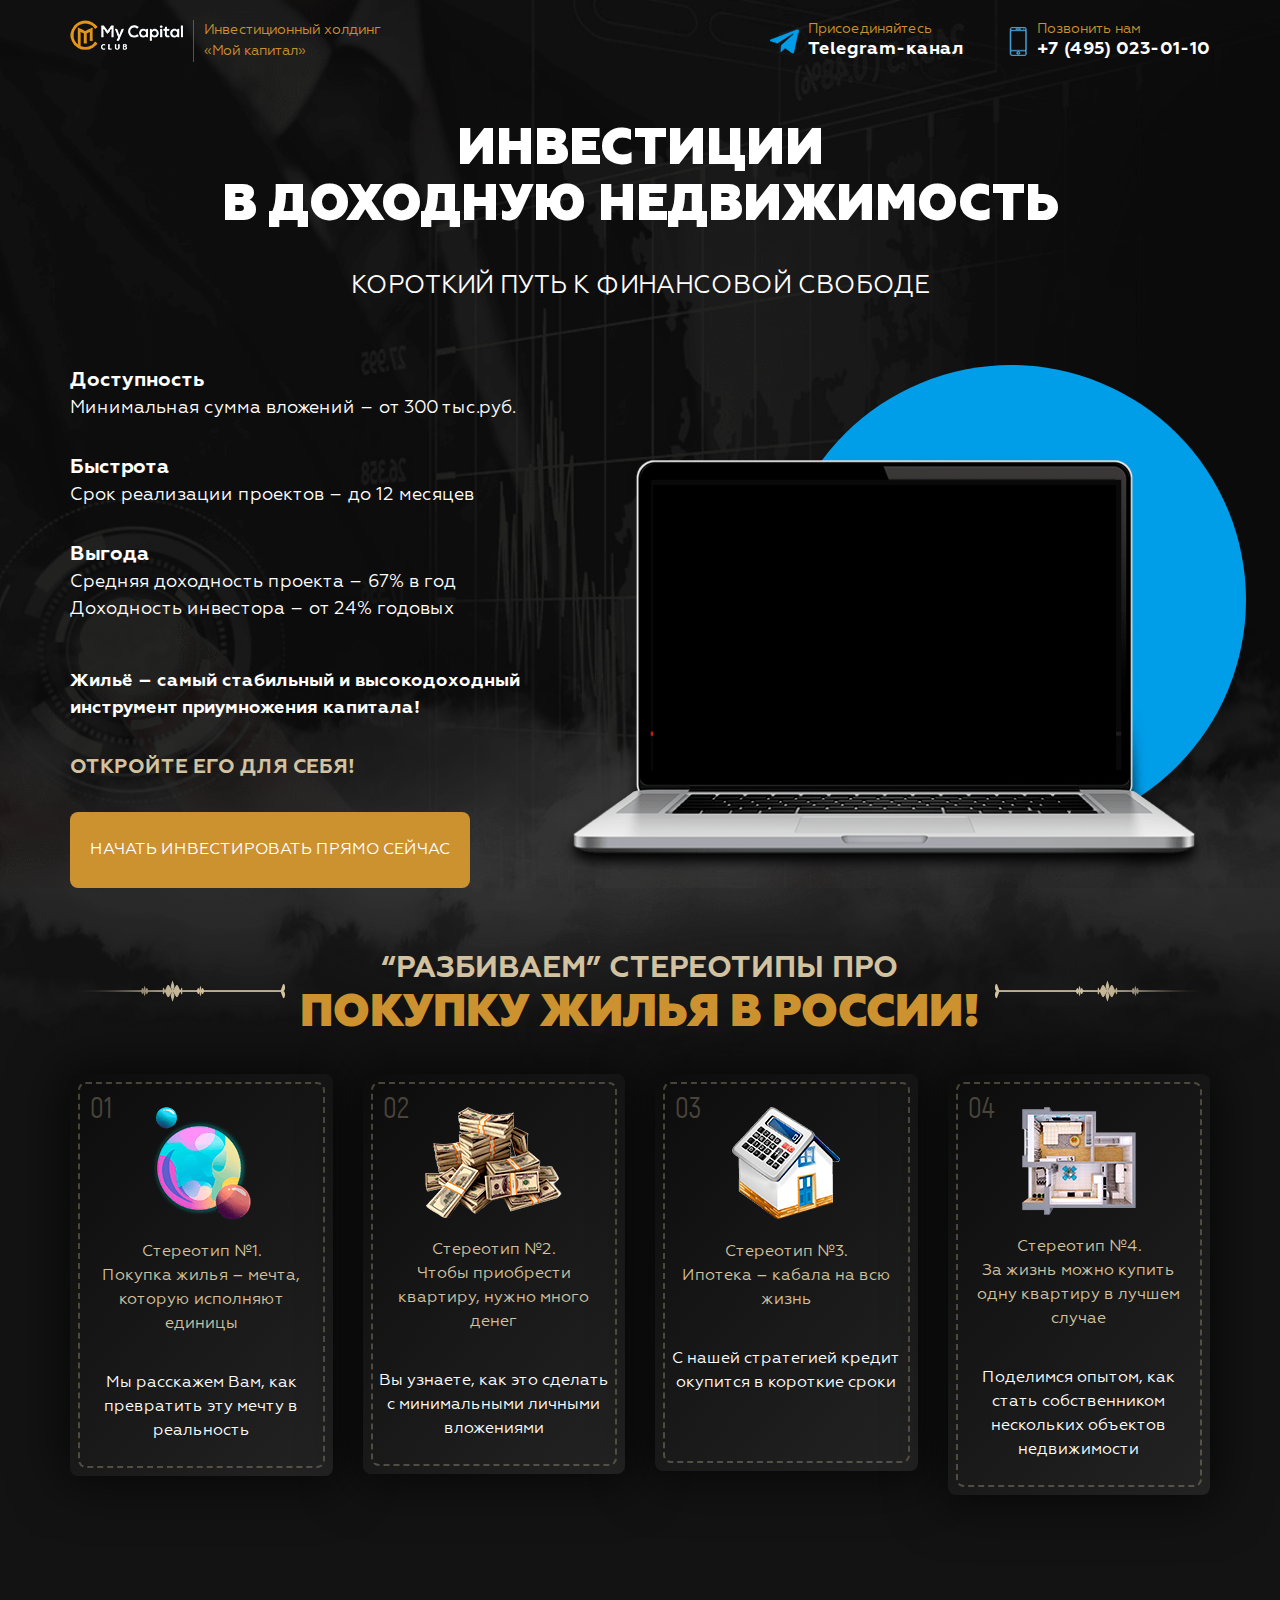
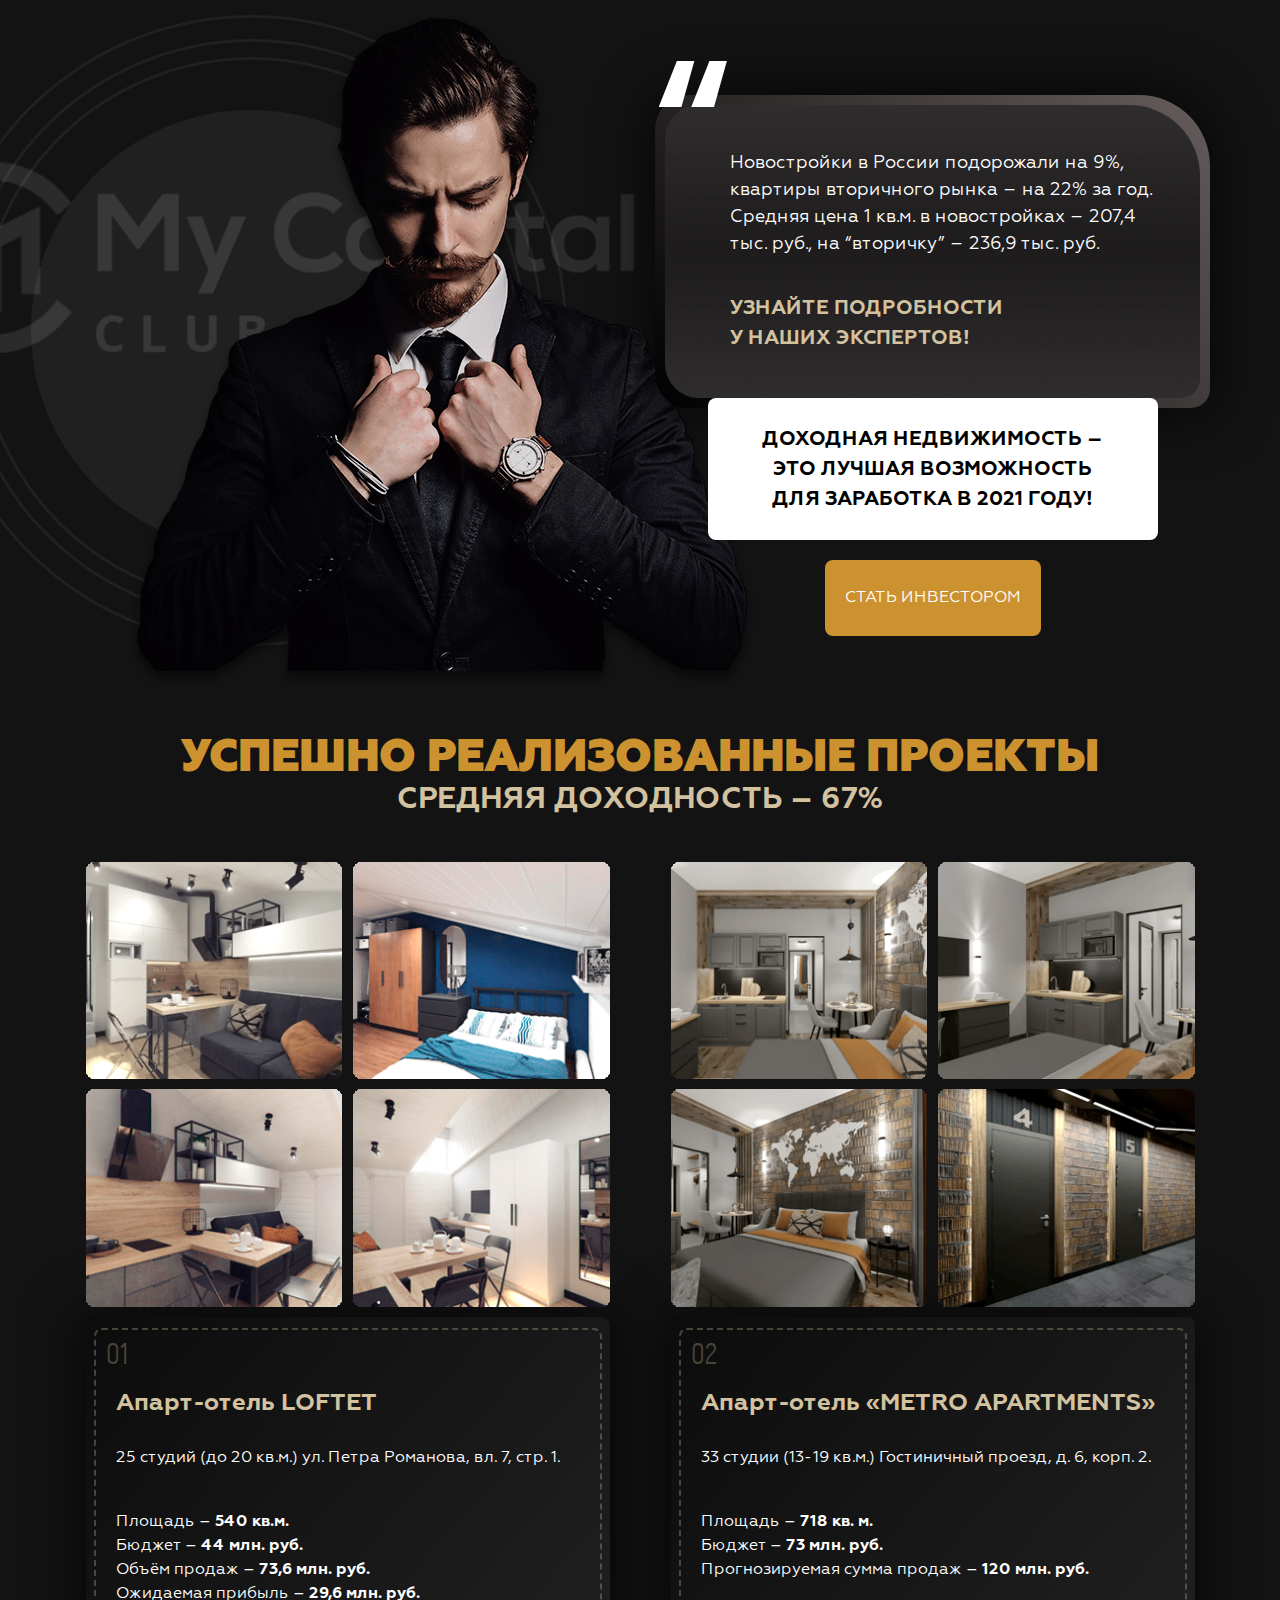
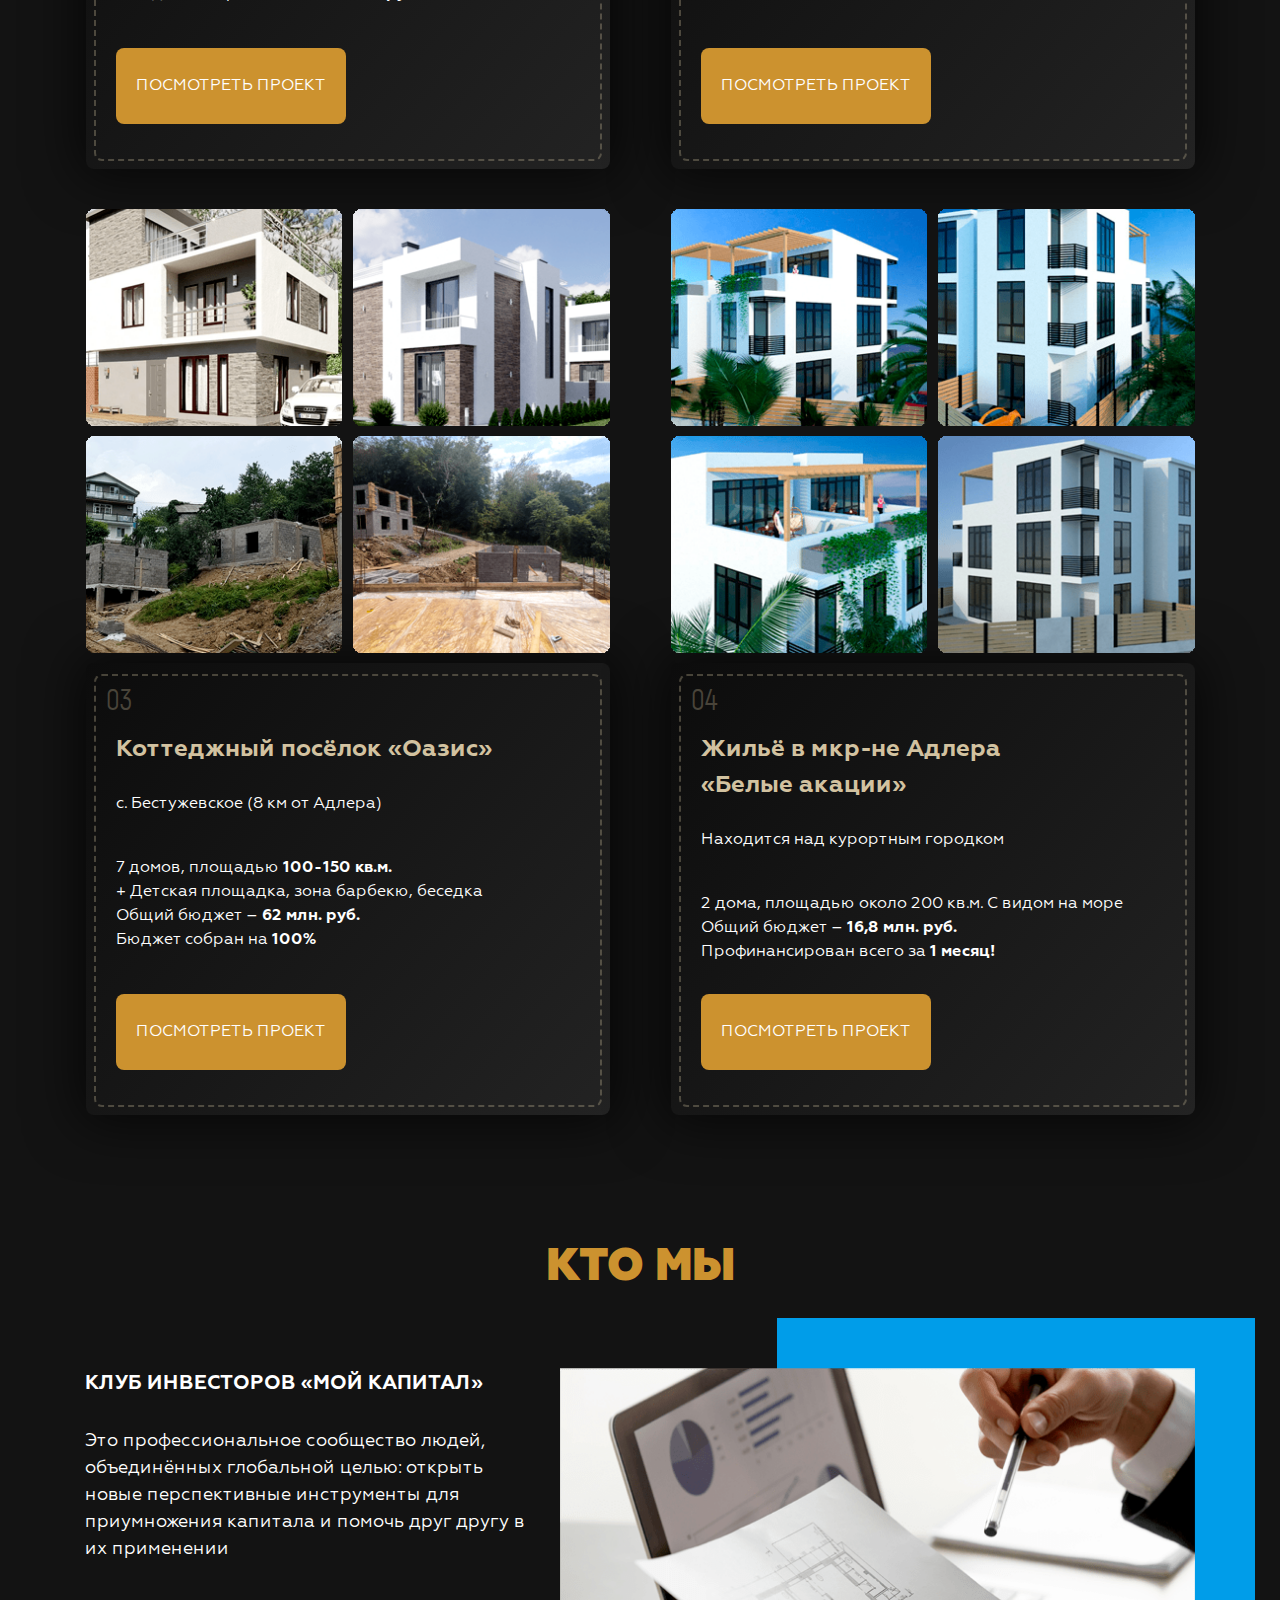
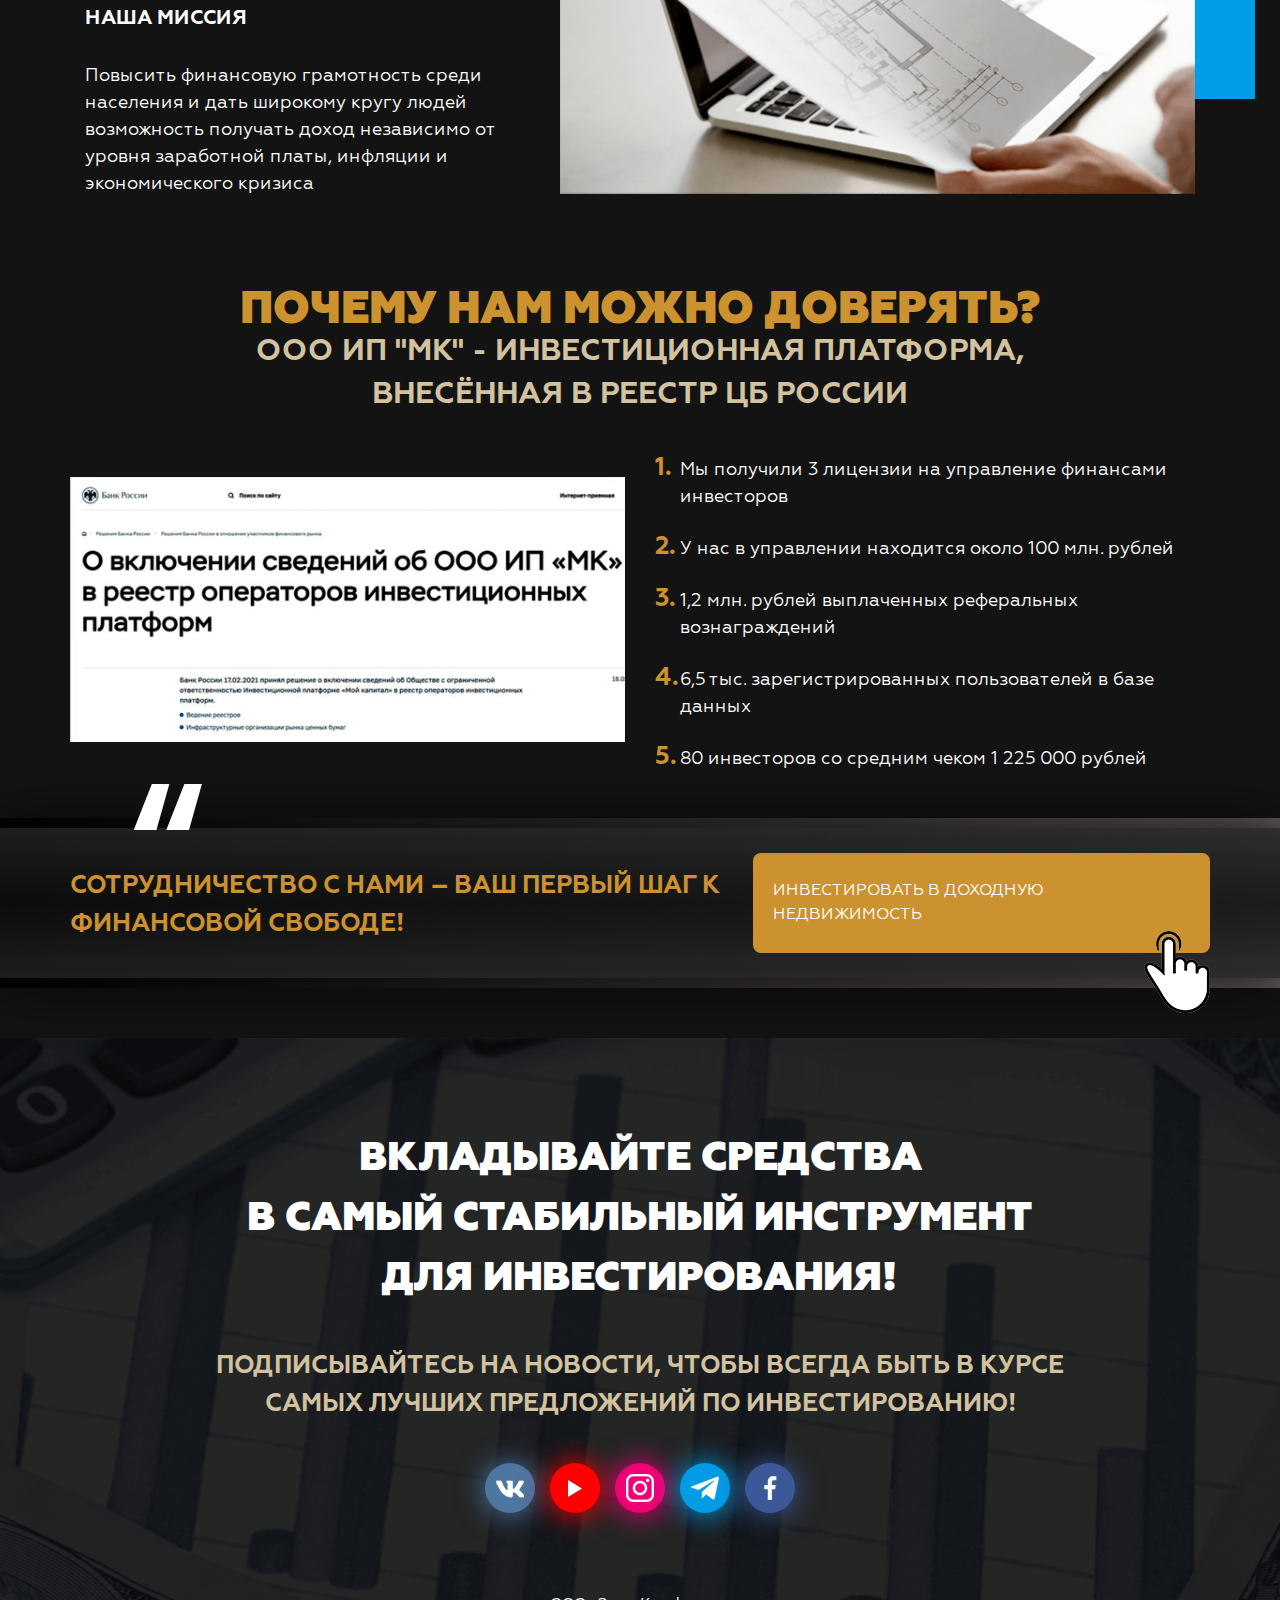
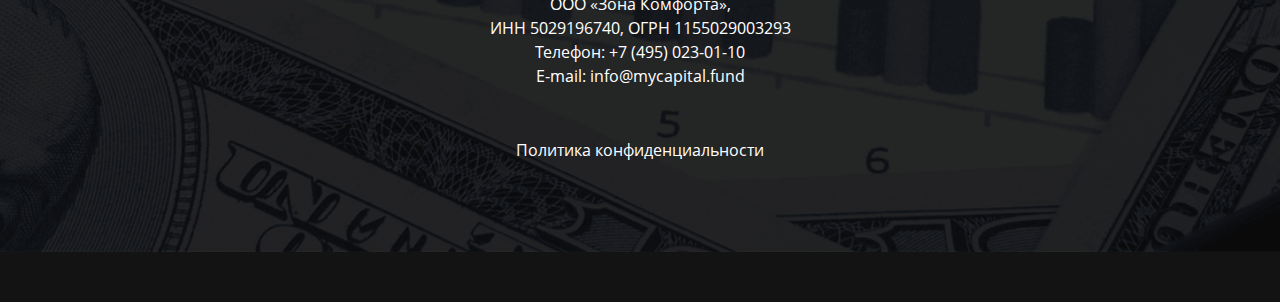
==== commit aa10e90b: "Main page is typeseted and stylezed" ====
--- a/index.html
+++ b/index.html
@@ -4,7 +4,7 @@
     <meta charset="UTF-8">
     <meta name="viewport" content="width=device-width, initial-scale=1.0">
     <meta http-equiv="X-UA-Compatible" content="ie=edge">
-    <meta property="og:url" content="https://invest-realty2.mycapitalland.ru/">
+    <meta property="og:url" content="https://invest-realty3.mycapitalland.ru/">
     <meta property="og:title" content="«Инвестиции в доходную недвижимость»">
     <meta property="og:description" content="Короткий путь к финансовой свободе">
     <title>«Инвестиции в доходную недвижимость». Короткий путь к финансовой свободе</title>
@@ -58,12 +58,12 @@
               </ul>
               <p class="main-text">Жильё – самый стабильный и высокодоходный инструмент приумножения капитала!</p>
               <h3 class="main-cta">Откройте его для себя!</h3>
-              <div class="button-wrapper"><a class="button button-tg" href=""><img src="img/icons/tg-white.png" alt="Telegram"/><span> Подписаться</span></a></div>
+              <div class="button-wrapper"><a class="button button-up" href="#Modal">НАЧАТЬ ИНВЕСТИРОВАТЬ ПРЯМО СЕЙЧАС</a></div>
             </div>
             <div class="col-md-7">
-              <div class="main-img"><img src="img/images/main.png" alt="Картинка блока"/>
-                <div class="main-img-text">
-                  <p><span>Узнайте подробнее уже сегодня! </span>Подписывайтесь на закрытый Telegram-бот и узнайте секреты инвестирования в доходную недвижимость!</p>
+              <div class="main-video-container">
+                <div class="video-wrapper video-wrapper-main"><img class="video-wrapper-laptop" src="img/images/laptop.png" alt="Ноутбук"/>
+                  <iframe src="https://www.youtube.com/embed/qPoL4osJtvs?modestbranding=0&amp;autoplay=1&amp;mute=1" allowfullscreen></iframe>
                 </div>
               </div>
             </div>
@@ -120,15 +120,15 @@
               <div class="content">
                 <div class="details-info-wrapper">
                   <div class="details-info">
-                    <p class="details-info-text">Новостройки в России подорожали на 9%, квартиры вторичного рынка – на  22% за год. Средняя цена 1 кв.м. в новостройках – 207,4 тыс. руб., на “вторичку” – 236,9 тыс. руб.<span>Узнайте подробности в нашем закрытом telegram-боте по доходной недвижимости!</span></p>
-                  </div>
-                </div>
-                <p class="details-cta">это лучшая возможность для заработка в 2021 году!</p>
-                <div class="button-wrapper"><a class="button button-tg button-tg-big" href=""><img src="img/icons/tg-white.png" alt="Telegram"/><span> Подпишитесь и обеспечьте себе пассивный доход!</span></a></div>
+                    <p class="details-info-text">Новостройки в России подорожали на 9%, квартиры вторичного рынка – на  22% за год. Средняя цена 1 кв.м. в новостройках – 207,4 тыс. руб., на “вторичку” – 236,9 тыс. руб.<span>Узнайте подробности <br>у наших экспертов!</span></p>
+                  </div>
+                </div>
+                <p class="details-cta">Доходная недвижимость – это лучшая возможность для заработка в 2021 году!</p>
+                <div class="button-wrapper button-wrapper-center"><a class="button button-up" href="#Modal">Стать инвестором</a></div>
               </div>
             </div>
             <div class="col-md-6 col-md-pull-6">
-              <div class="details-imgs"><img class="details-img details-img-1" src="img/images/details-1.png" alt="Logo"/><img class="details-img details-img-2" src="img/images/details-2.png" alt="Logo"/><img class="details-img details-img-3" src="img/icons/tg-big.png" alt="Logo"/>
+              <div class="details-imgs"><img class="details-img details-img-1" src="img/images/details-1.png" alt="Logo"/><img class="details-img details-img-2" src="img/images/details-2.png" alt="Крутой мужик"/>
               </div>
             </div>
           </div>
@@ -154,7 +154,7 @@
                       <li>Объём продаж – <span>73,6 млн. руб.</span></li>
                       <li>Ожидаемая прибыль – <span>29,6 млн. руб.</span></li>
                     </ul>
-                    <div class="button-wrapper"><a class="button button-ap button-project-info" href="https://loftet.mycapital.fund/"><span> Посмотреть проект</span></a></div>
+                    <div class="button-wrapper"><a class="button button-project-info" href="https://loftet.mycapital.fund/">Посмотреть проект</a></div>
                   </div>
                 </div>
               </div>
@@ -173,7 +173,7 @@
                       <li>Бюджет –  <span>73 млн. руб.</span></li>
                       <li>Прогнозируемая сумма продаж –  <span>120 млн. руб.</span></li>
                     </ul>
-                    <div class="button-wrapper"><a class="button button-ap button-project-info" href="https://metroapp.mycapital.fund/"><span> Посмотреть проект</span></a></div>
+                    <div class="button-wrapper"><a class="button button-project-info" href="https://metroapp.mycapital.fund/">Посмотреть проект</a></div>
                   </div>
                 </div>
               </div>
@@ -195,7 +195,7 @@
                       <li>Общий бюджет – <span>62 млн. руб.</span></li>
                       <li>Бюджет собран на <span>100%</span></li>
                     </ul>
-                    <div class="button-wrapper"><a class="button button-ap button-project-info" href=""><span> Посмотреть проект</span></a></div>
+                    <div class="button-wrapper"><a class="button button-project-info" href="">Посмотреть проект</a></div>
                   </div>
                 </div>
               </div>
@@ -214,7 +214,7 @@
                       <li>Общий бюджет – <span>16,8 млн. руб. </span></li>
                       <li>Профинансирован всего за <span>1 месяц!</span></li>
                     </ul>
-                    <div class="button-wrapper"><a class="button button-ap button-project-info" href=""><span> Посмотреть проект</span></a></div>
+                    <div class="button-wrapper"><a class="button button-project-info" href="#Modal">Посмотреть проект</a></div>
                   </div>
                 </div>
               </div>
@@ -229,7 +229,7 @@
           <div class="col-md-5">
             <h4 class="who-title">Клуб инвесторов «Мой капитал»</h4>
             <p class="who-text">Это профессиональное сообщество людей, объединённых глобальной целью: открыть новые перспективные инструменты для приумножения капитала и помочь друг другу в их применении</p>
-            <h4 class="who-title">Наша миссия </h4>
+            <h4 class="who-title">Наша миссия</h4>
             <p class="who-text">Повысить финансовую грамотность среди населения и дать широкому кругу людей возможность получать доход независимо от уровня заработной платы, инфляции и экономического кризиса</p>
           </div>
           <div class="col-md-7">
@@ -259,12 +259,12 @@
           <div class="why-cta">
             <div class="container">
               <div class="row">
-                <div class="col-md-6">
-                  <p class="why-cta-text">Рабочие стратегии для инвесторов – в нашем закрытом Telegram-боте</p>
-                </div>
-                <div class="col-md-4 col-md-offset-2">
+                <div class="col-md-7">
+                  <p class="why-cta-text">Сотрудничество с нами – Ваш первый шаг к финансовой свободе!</p>
+                </div>
+                <div class="col-md-5">
                   <div class="why-cta-button">
-                    <div class="button-wrapper"><a class="button button-tg button-tg-big" href=""><img src="img/icons/tg-white.png" alt="Telegram"/><span> Подписывайтесь и начинайте инвестировать!</span></a></div>
+                    <div class="button-wrapper"><a class="button button-up" href="#Modal">Инвестировать в доходную недвижимость</a></div>
                   </div>
                 </div>
               </div>
@@ -294,5 +294,32 @@
     </div>
     <script src="js/libs.min.js"></script>
     <script src="js/scripts.js"></script>
+    <div class="white-popup mfp-hide" id="Modal">
+      <h3 class="modal-title">Спешите записаться!</h3>
+      <h3 class="modal-title hide">Мастер-класс завершён!</h3>
+      <form class="form form-modal" action="null" method="post" enctype="application/x-www-form-urlencoded" accept-charset="UTF-8">
+        <div class="email-block email-block-form">
+          <input type="hidden" value="1" name="required_fields[email]">
+          <input class="input input-mail input-mail-modal" name="Contact[email]" type="text" placeholder="Ваш email">
+        </div>
+        <button class="button button-form button-form-modal" type="submit">Записаться на мастер-класс</button>
+        <div class="clearfix"></div>
+        <p class="alert-message"></p>
+        <div class="checking checking-modal">
+          <input class="check" type="checkbox" id="check-m">
+          <label class="check-label" for="check-m">Я согласен с <a target="_blank">условиями обработки</a> персональных данных по 152 - Ф3</label>
+        </div>
+        <div style="display: none;">
+          <div style="display: none;">
+            <input type="hidden" name="Contact[id_newsletter]">
+          </div><!-- API код канала рекламы -->
+          <input type="hidden" value="0" name="Contact[id_advertising_channel_page]">
+          <input type="hidden" name="formId">
+          <input type="hidden" name="formVc">
+          <input type="hidden" name="_aid" value="">
+          <input type="hidden" name="_vcaid" value="">
+        </div>
+      </form>
+    </div>
   </body>
 </html>--- a/css/styles.min.css
+++ b/css/styles.min.css
@@ -5,4 +5,4 @@
  * Bootstrap v3.4.1 (https://getbootstrap.com/)
  * Copyright 2011-2019 Twitter, Inc.
  * Licensed under MIT (https://github.com/twbs/bootstrap/blob/master/LICENSE)
- *//*! normalize.css v3.0.3 | MIT License | github.com/necolas/normalize.css */html{font-family:sans-serif;-ms-text-size-adjust:100%;-webkit-text-size-adjust:100%}body{margin:0}article,aside,details,figcaption,figure,footer,header,hgroup,main,menu,nav,section,summary{display:block}audio,canvas,progress,video{display:inline-block;vertical-align:baseline}audio:not([controls]){display:none;height:0}[hidden],template{display:none}a{background-color:transparent}a:active,a:hover{outline:0}abbr[title]{border-bottom:none;text-decoration:underline;-webkit-text-decoration:underline dotted;-moz-text-decoration:underline dotted;text-decoration:underline dotted}b,strong{font-weight:bold}dfn{font-style:italic}h1{font-size:2em;margin:0.67em 0}mark{background:#ff0;color:#000}small{font-size:80%}sub,sup{font-size:75%;line-height:0;position:relative;vertical-align:baseline}sup{top:-0.5em}sub{bottom:-0.25em}img{border:0}svg:not(:root){overflow:hidden}figure{margin:1em 40px}hr{-webkit-box-sizing:content-box;-moz-box-sizing:content-box;box-sizing:content-box;height:0}pre{overflow:auto}code,kbd,pre,samp{font-family:monospace,monospace;font-size:1em}button,input,optgroup,select,textarea{color:inherit;font:inherit;margin:0}button{overflow:visible}button,select{text-transform:none}button,html input[type=button],input[type=reset],input[type=submit]{-webkit-appearance:button;cursor:pointer}button[disabled],html input[disabled]{cursor:default}button::-moz-focus-inner,input::-moz-focus-inner{border:0;padding:0}input{line-height:normal}input[type=checkbox],input[type=radio]{-webkit-box-sizing:border-box;-moz-box-sizing:border-box;box-sizing:border-box;padding:0}input[type=number]::-webkit-inner-spin-button,input[type=number]::-webkit-outer-spin-button{height:auto}input[type=search]{-webkit-appearance:textfield;-webkit-box-sizing:content-box;-moz-box-sizing:content-box;box-sizing:content-box}input[type=search]::-webkit-search-cancel-button,input[type=search]::-webkit-search-decoration{-webkit-appearance:none}fieldset{border:1px solid #c0c0c0;margin:0 2px;padding:0.35em 0.625em 0.75em}legend{border:0;padding:0}textarea{overflow:auto}optgroup{font-weight:bold}table{border-collapse:collapse;border-spacing:0}td,th{padding:0}*{-webkit-box-sizing:border-box;-moz-box-sizing:border-box;box-sizing:border-box}:after,:before{-webkit-box-sizing:border-box;-moz-box-sizing:border-box;box-sizing:border-box}html{font-size:10px;-webkit-tap-highlight-color:rgba(0,0,0,0)}body{font-family:"Helvetica Neue",Helvetica,Arial,sans-serif;font-size:14px;line-height:1.42857143;color:#333;background-color:#fff}button,input,select,textarea{font-family:inherit;font-size:inherit;line-height:inherit}a{color:#337ab7;text-decoration:none}a:focus,a:hover{color:#23527c;text-decoration:underline}a:focus{outline:5px auto -webkit-focus-ring-color;outline-offset:-2px}figure{margin:0}img{vertical-align:middle}.img-responsive{display:block;max-width:100%;height:auto}.img-rounded{-webkit-border-radius:6px;-moz-border-radius:6px;border-radius:6px}.img-thumbnail{padding:4px;line-height:1.42857143;background-color:#fff;border:1px solid #ddd;-webkit-border-radius:4px;-moz-border-radius:4px;border-radius:4px;-webkit-transition:all .2s ease-in-out;-o-transition:all .2s ease-in-out;-moz-transition:all .2s ease-in-out;transition:all .2s ease-in-out;display:inline-block;max-width:100%;height:auto}.img-circle{-webkit-border-radius:50%;-moz-border-radius:50%;border-radius:50%}hr{margin-top:20px;margin-bottom:20px;border:0;border-top:1px solid #eee}.sr-only{position:absolute;width:1px;height:1px;padding:0;margin:-1px;overflow:hidden;clip:rect(0,0,0,0);border:0}.sr-only-focusable:active,.sr-only-focusable:focus{position:static;width:auto;height:auto;margin:0;overflow:visible;clip:auto}[role=button]{cursor:pointer}.container{padding-right:15px;padding-left:15px;margin-right:auto;margin-left:auto}@media (min-width:768px){.container{width:750px}}@media (min-width:992px){.container{width:970px}}@media (min-width:1200px){.container{width:1170px}}.container-fluid{padding-right:15px;padding-left:15px;margin-right:auto;margin-left:auto}.row{margin-right:-15px;margin-left:-15px}.row-no-gutters{margin-right:0;margin-left:0}.row-no-gutters [class*=col-]{padding-right:0;padding-left:0}.col-lg-1,.col-lg-2,.col-lg-3,.col-lg-4,.col-lg-5,.col-lg-6,.col-lg-7,.col-lg-8,.col-lg-9,.col-lg-10,.col-lg-11,.col-lg-12,.col-md-1,.col-md-2,.col-md-3,.col-md-4,.col-md-5,.col-md-6,.col-md-7,.col-md-8,.col-md-9,.col-md-10,.col-md-11,.col-md-12,.col-sm-1,.col-sm-2,.col-sm-3,.col-sm-4,.col-sm-5,.col-sm-6,.col-sm-7,.col-sm-8,.col-sm-9,.col-sm-10,.col-sm-11,.col-sm-12,.col-xs-1,.col-xs-2,.col-xs-3,.col-xs-4,.col-xs-5,.col-xs-6,.col-xs-7,.col-xs-8,.col-xs-9,.col-xs-10,.col-xs-11,.col-xs-12{position:relative;min-height:1px;padding-right:15px;padding-left:15px}.col-xs-1,.col-xs-2,.col-xs-3,.col-xs-4,.col-xs-5,.col-xs-6,.col-xs-7,.col-xs-8,.col-xs-9,.col-xs-10,.col-xs-11,.col-xs-12{float:left}.col-xs-12{width:100%}.col-xs-11{width:91.66666667%}.col-xs-10{width:83.33333333%}.col-xs-9{width:75%}.col-xs-8{width:66.66666667%}.col-xs-7{width:58.33333333%}.col-xs-6{width:50%}.col-xs-5{width:41.66666667%}.col-xs-4{width:33.33333333%}.col-xs-3{width:25%}.col-xs-2{width:16.66666667%}.col-xs-1{width:8.33333333%}.col-xs-pull-12{right:100%}.col-xs-pull-11{right:91.66666667%}.col-xs-pull-10{right:83.33333333%}.col-xs-pull-9{right:75%}.col-xs-pull-8{right:66.66666667%}.col-xs-pull-7{right:58.33333333%}.col-xs-pull-6{right:50%}.col-xs-pull-5{right:41.66666667%}.col-xs-pull-4{right:33.33333333%}.col-xs-pull-3{right:25%}.col-xs-pull-2{right:16.66666667%}.col-xs-pull-1{right:8.33333333%}.col-xs-pull-0{right:auto}.col-xs-push-12{left:100%}.col-xs-push-11{left:91.66666667%}.col-xs-push-10{left:83.33333333%}.col-xs-push-9{left:75%}.col-xs-push-8{left:66.66666667%}.col-xs-push-7{left:58.33333333%}.col-xs-push-6{left:50%}.col-xs-push-5{left:41.66666667%}.col-xs-push-4{left:33.33333333%}.col-xs-push-3{left:25%}.col-xs-push-2{left:16.66666667%}.col-xs-push-1{left:8.33333333%}.col-xs-push-0{left:auto}.col-xs-offset-12{margin-left:100%}.col-xs-offset-11{margin-left:91.66666667%}.col-xs-offset-10{margin-left:83.33333333%}.col-xs-offset-9{margin-left:75%}.col-xs-offset-8{margin-left:66.66666667%}.col-xs-offset-7{margin-left:58.33333333%}.col-xs-offset-6{margin-left:50%}.col-xs-offset-5{margin-left:41.66666667%}.col-xs-offset-4{margin-left:33.33333333%}.col-xs-offset-3{margin-left:25%}.col-xs-offset-2{margin-left:16.66666667%}.col-xs-offset-1{margin-left:8.33333333%}.col-xs-offset-0{margin-left:0}@media (min-width:768px){.col-sm-1,.col-sm-2,.col-sm-3,.col-sm-4,.col-sm-5,.col-sm-6,.col-sm-7,.col-sm-8,.col-sm-9,.col-sm-10,.col-sm-11,.col-sm-12{float:left}.col-sm-12{width:100%}.col-sm-11{width:91.66666667%}.col-sm-10{width:83.33333333%}.col-sm-9{width:75%}.col-sm-8{width:66.66666667%}.col-sm-7{width:58.33333333%}.col-sm-6{width:50%}.col-sm-5{width:41.66666667%}.col-sm-4{width:33.33333333%}.col-sm-3{width:25%}.col-sm-2{width:16.66666667%}.col-sm-1{width:8.33333333%}.col-sm-pull-12{right:100%}.col-sm-pull-11{right:91.66666667%}.col-sm-pull-10{right:83.33333333%}.col-sm-pull-9{right:75%}.col-sm-pull-8{right:66.66666667%}.col-sm-pull-7{right:58.33333333%}.col-sm-pull-6{right:50%}.col-sm-pull-5{right:41.66666667%}.col-sm-pull-4{right:33.33333333%}.col-sm-pull-3{right:25%}.col-sm-pull-2{right:16.66666667%}.col-sm-pull-1{right:8.33333333%}.col-sm-pull-0{right:auto}.col-sm-push-12{left:100%}.col-sm-push-11{left:91.66666667%}.col-sm-push-10{left:83.33333333%}.col-sm-push-9{left:75%}.col-sm-push-8{left:66.66666667%}.col-sm-push-7{left:58.33333333%}.col-sm-push-6{left:50%}.col-sm-push-5{left:41.66666667%}.col-sm-push-4{left:33.33333333%}.col-sm-push-3{left:25%}.col-sm-push-2{left:16.66666667%}.col-sm-push-1{left:8.33333333%}.col-sm-push-0{left:auto}.col-sm-offset-12{margin-left:100%}.col-sm-offset-11{margin-left:91.66666667%}.col-sm-offset-10{margin-left:83.33333333%}.col-sm-offset-9{margin-left:75%}.col-sm-offset-8{margin-left:66.66666667%}.col-sm-offset-7{margin-left:58.33333333%}.col-sm-offset-6{margin-left:50%}.col-sm-offset-5{margin-left:41.66666667%}.col-sm-offset-4{margin-left:33.33333333%}.col-sm-offset-3{margin-left:25%}.col-sm-offset-2{margin-left:16.66666667%}.col-sm-offset-1{margin-left:8.33333333%}.col-sm-offset-0{margin-left:0}}@media (min-width:992px){.col-md-1,.col-md-2,.col-md-3,.col-md-4,.col-md-5,.col-md-6,.col-md-7,.col-md-8,.col-md-9,.col-md-10,.col-md-11,.col-md-12{float:left}.col-md-12{width:100%}.col-md-11{width:91.66666667%}.col-md-10{width:83.33333333%}.col-md-9{width:75%}.col-md-8{width:66.66666667%}.col-md-7{width:58.33333333%}.col-md-6{width:50%}.col-md-5{width:41.66666667%}.col-md-4{width:33.33333333%}.col-md-3{width:25%}.col-md-2{width:16.66666667%}.col-md-1{width:8.33333333%}.col-md-pull-12{right:100%}.col-md-pull-11{right:91.66666667%}.col-md-pull-10{right:83.33333333%}.col-md-pull-9{right:75%}.col-md-pull-8{right:66.66666667%}.col-md-pull-7{right:58.33333333%}.col-md-pull-6{right:50%}.col-md-pull-5{right:41.66666667%}.col-md-pull-4{right:33.33333333%}.col-md-pull-3{right:25%}.col-md-pull-2{right:16.66666667%}.col-md-pull-1{right:8.33333333%}.col-md-pull-0{right:auto}.col-md-push-12{left:100%}.col-md-push-11{left:91.66666667%}.col-md-push-10{left:83.33333333%}.col-md-push-9{left:75%}.col-md-push-8{left:66.66666667%}.col-md-push-7{left:58.33333333%}.col-md-push-6{left:50%}.col-md-push-5{left:41.66666667%}.col-md-push-4{left:33.33333333%}.col-md-push-3{left:25%}.col-md-push-2{left:16.66666667%}.col-md-push-1{left:8.33333333%}.col-md-push-0{left:auto}.col-md-offset-12{margin-left:100%}.col-md-offset-11{margin-left:91.66666667%}.col-md-offset-10{margin-left:83.33333333%}.col-md-offset-9{margin-left:75%}.col-md-offset-8{margin-left:66.66666667%}.col-md-offset-7{margin-left:58.33333333%}.col-md-offset-6{margin-left:50%}.col-md-offset-5{margin-left:41.66666667%}.col-md-offset-4{margin-left:33.33333333%}.col-md-offset-3{margin-left:25%}.col-md-offset-2{margin-left:16.66666667%}.col-md-offset-1{margin-left:8.33333333%}.col-md-offset-0{margin-left:0}}@media (min-width:1200px){.col-lg-1,.col-lg-2,.col-lg-3,.col-lg-4,.col-lg-5,.col-lg-6,.col-lg-7,.col-lg-8,.col-lg-9,.col-lg-10,.col-lg-11,.col-lg-12{float:left}.col-lg-12{width:100%}.col-lg-11{width:91.66666667%}.col-lg-10{width:83.33333333%}.col-lg-9{width:75%}.col-lg-8{width:66.66666667%}.col-lg-7{width:58.33333333%}.col-lg-6{width:50%}.col-lg-5{width:41.66666667%}.col-lg-4{width:33.33333333%}.col-lg-3{width:25%}.col-lg-2{width:16.66666667%}.col-lg-1{width:8.33333333%}.col-lg-pull-12{right:100%}.col-lg-pull-11{right:91.66666667%}.col-lg-pull-10{right:83.33333333%}.col-lg-pull-9{right:75%}.col-lg-pull-8{right:66.66666667%}.col-lg-pull-7{right:58.33333333%}.col-lg-pull-6{right:50%}.col-lg-pull-5{right:41.66666667%}.col-lg-pull-4{right:33.33333333%}.col-lg-pull-3{right:25%}.col-lg-pull-2{right:16.66666667%}.col-lg-pull-1{right:8.33333333%}.col-lg-pull-0{right:auto}.col-lg-push-12{left:100%}.col-lg-push-11{left:91.66666667%}.col-lg-push-10{left:83.33333333%}.col-lg-push-9{left:75%}.col-lg-push-8{left:66.66666667%}.col-lg-push-7{left:58.33333333%}.col-lg-push-6{left:50%}.col-lg-push-5{left:41.66666667%}.col-lg-push-4{left:33.33333333%}.col-lg-push-3{left:25%}.col-lg-push-2{left:16.66666667%}.col-lg-push-1{left:8.33333333%}.col-lg-push-0{left:auto}.col-lg-offset-12{margin-left:100%}.col-lg-offset-11{margin-left:91.66666667%}.col-lg-offset-10{margin-left:83.33333333%}.col-lg-offset-9{margin-left:75%}.col-lg-offset-8{margin-left:66.66666667%}.col-lg-offset-7{margin-left:58.33333333%}.col-lg-offset-6{margin-left:50%}.col-lg-offset-5{margin-left:41.66666667%}.col-lg-offset-4{margin-left:33.33333333%}.col-lg-offset-3{margin-left:25%}.col-lg-offset-2{margin-left:16.66666667%}.col-lg-offset-1{margin-left:8.33333333%}.col-lg-offset-0{margin-left:0}}.clearfix:after,.clearfix:before,.container-fluid:after,.container-fluid:before,.container:after,.container:before,.row:after,.row:before{display:table;content:" "}.clearfix:after,.container-fluid:after,.container:after,.row:after{clear:both}.center-block{display:block;margin-right:auto;margin-left:auto}.pull-right{float:right!important}.pull-left{float:left!important}.hide{display:none!important}.show{display:block!important}.invisible{visibility:hidden}.text-hide{font:0/0 a;color:transparent;text-shadow:none;background-color:transparent;border:0}.hidden{display:none!important}.affix{position:fixed}.mfp-bg{top:0;left:0;width:100%;height:100%;z-index:1042;overflow:hidden;position:fixed;background:#0b0b0b;opacity:0.8}.mfp-wrap{top:0;left:0;width:100%;height:100%;z-index:1043;position:fixed;outline:none!important;-webkit-backface-visibility:hidden}.mfp-container{text-align:center;position:absolute;width:100%;height:100%;left:0;top:0;padding:0 8px;-webkit-box-sizing:border-box;-moz-box-sizing:border-box;box-sizing:border-box}.mfp-container:before{content:'';display:inline-block;height:100%;vertical-align:middle}.mfp-align-top .mfp-container:before{display:none}.mfp-content{position:relative;display:inline-block;vertical-align:middle;margin:0 auto;text-align:left;z-index:1045}.mfp-ajax-holder .mfp-content,.mfp-inline-holder .mfp-content{width:100%;cursor:auto}.mfp-ajax-cur{cursor:progress}.mfp-zoom-out-cur,.mfp-zoom-out-cur .mfp-image-holder .mfp-close{cursor:-moz-zoom-out;cursor:-webkit-zoom-out;cursor:zoom-out}.mfp-zoom{cursor:pointer;cursor:-webkit-zoom-in;cursor:-moz-zoom-in;cursor:zoom-in}.mfp-auto-cursor .mfp-content{cursor:auto}.mfp-arrow,.mfp-close,.mfp-counter,.mfp-preloader{-webkit-user-select:none;-moz-user-select:none;-ms-user-select:none;user-select:none}.mfp-loading.mfp-figure{display:none}.mfp-hide{display:none!important}.mfp-preloader{color:#CCC;position:absolute;top:50%;width:auto;text-align:center;margin-top:-0.8em;left:8px;right:8px;z-index:1044}.mfp-preloader a{color:#CCC}.mfp-preloader a:hover{color:#FFF}.mfp-s-ready .mfp-preloader{display:none}.mfp-s-error .mfp-content{display:none}button.mfp-arrow,button.mfp-close{overflow:visible;cursor:pointer;background:transparent;border:0;-webkit-appearance:none;display:block;outline:none;padding:0;z-index:1046;-webkit-box-shadow:none;-moz-box-shadow:none;box-shadow:none;-ms-touch-action:manipulation;touch-action:manipulation}button::-moz-focus-inner{padding:0;border:0}.mfp-close{width:44px;height:44px;line-height:44px;position:absolute;right:0;top:0;text-decoration:none;text-align:center;opacity:0.65;padding:0 0 18px 10px;color:#FFF;font-style:normal;font-size:28px;font-family:Arial,Baskerville,monospace}.mfp-close:focus,.mfp-close:hover{opacity:1}.mfp-close:active{top:1px}.mfp-close-btn-in .mfp-close{color:#333}.mfp-iframe-holder .mfp-close,.mfp-image-holder .mfp-close{color:#FFF;right:-6px;text-align:right;padding-right:6px;width:100%}.mfp-counter{position:absolute;top:0;right:0;color:#CCC;font-size:12px;line-height:18px;white-space:nowrap}.mfp-arrow{position:absolute;opacity:0.65;margin:0;top:50%;margin-top:-55px;padding:0;width:90px;height:110px;-webkit-tap-highlight-color:transparent}.mfp-arrow:active{margin-top:-54px}.mfp-arrow:focus,.mfp-arrow:hover{opacity:1}.mfp-arrow:after,.mfp-arrow:before{content:'';display:block;width:0;height:0;position:absolute;left:0;top:0;margin-top:35px;margin-left:35px;border:medium inset transparent}.mfp-arrow:after{border-top-width:13px;border-bottom-width:13px;top:8px}.mfp-arrow:before{border-top-width:21px;border-bottom-width:21px;opacity:0.7}.mfp-arrow-left{left:0}.mfp-arrow-left:after{border-right:17px solid #FFF;margin-left:31px}.mfp-arrow-left:before{margin-left:25px;border-right:27px solid #3F3F3F}.mfp-arrow-right{right:0}.mfp-arrow-right:after{border-left:17px solid #FFF;margin-left:39px}.mfp-arrow-right:before{border-left:27px solid #3F3F3F}.mfp-iframe-holder{padding-top:40px;padding-bottom:40px}.mfp-iframe-holder .mfp-content{line-height:0;width:100%;max-width:900px}.mfp-iframe-holder .mfp-close{top:-40px}.mfp-iframe-scaler{width:100%;height:0;overflow:hidden;padding-top:56.25%}.mfp-iframe-scaler iframe{position:absolute;display:block;top:0;left:0;width:100%;height:100%;-webkit-box-shadow:0 0 8px rgba(0,0,0,0.6);-moz-box-shadow:0 0 8px rgba(0,0,0,0.6);box-shadow:0 0 8px rgba(0,0,0,0.6);background:#000}img.mfp-img{width:auto;max-width:100%;height:auto;display:block;line-height:0;-webkit-box-sizing:border-box;-moz-box-sizing:border-box;box-sizing:border-box;padding:40px 0 40px;margin:0 auto}.mfp-figure{line-height:0}.mfp-figure:after{content:'';position:absolute;left:0;top:40px;bottom:40px;display:block;right:0;width:auto;height:auto;z-index:-1;-webkit-box-shadow:0 0 8px rgba(0,0,0,0.6);-moz-box-shadow:0 0 8px rgba(0,0,0,0.6);box-shadow:0 0 8px rgba(0,0,0,0.6);background:#444}.mfp-figure small{color:#BDBDBD;display:block;font-size:12px;line-height:14px}.mfp-figure figure{margin:0}.mfp-bottom-bar{margin-top:-36px;position:absolute;top:100%;left:0;width:100%;cursor:auto}.mfp-title{text-align:left;line-height:18px;color:#F3F3F3;word-wrap:break-word;padding-right:36px}.mfp-image-holder .mfp-content{max-width:100%}.mfp-gallery .mfp-image-holder .mfp-figure{cursor:pointer}@media screen and (max-height:300px),screen and (max-width:800px) and (orientation:landscape){.mfp-img-mobile .mfp-image-holder{padding-left:0;padding-right:0}.mfp-img-mobile img.mfp-img{padding:0}.mfp-img-mobile .mfp-figure:after{top:0;bottom:0}.mfp-img-mobile .mfp-figure small{display:inline;margin-left:5px}.mfp-img-mobile .mfp-bottom-bar{background:rgba(0,0,0,0.6);bottom:0;margin:0;top:auto;padding:3px 5px;position:fixed;-webkit-box-sizing:border-box;-moz-box-sizing:border-box;box-sizing:border-box}.mfp-img-mobile .mfp-bottom-bar:empty{padding:0}.mfp-img-mobile .mfp-counter{right:5px;top:3px}.mfp-img-mobile .mfp-close{top:0;right:0;width:35px;height:35px;line-height:35px;background:rgba(0,0,0,0.6);position:fixed;text-align:center;padding:0}}@media (max-width:900px){.mfp-arrow{-webkit-transform:scale(0.75);-moz-transform:scale(0.75);-ms-transform:scale(0.75);-o-transform:scale(0.75);transform:scale(0.75)}.mfp-arrow-left{-webkit-transform-origin:0;-moz-transform-origin:0;-ms-transform-origin:0;-o-transform-origin:0;transform-origin:0}.mfp-arrow-right{-webkit-transform-origin:100%;-moz-transform-origin:100%;-ms-transform-origin:100%;-o-transform-origin:100%;transform-origin:100%}.mfp-container{padding-left:6px;padding-right:6px}}*{margin:0;padding:0;outline:none}body{font-size:18px;font-family:'Geometria',sans-serif;font-weight:normal;color:#fff;background-color:#131313;line-height:1.5}.wrapper{overflow:hidden}.content{position:relative;z-index:60}a{color:#000}a:focus{outline:0;text-decoration:none}a:hover{text-decoration:none}h1,h2,h3,h4,h5,h6{font-weight:normal;margin:0}button{border:none}footer,header,section{width:100%;display:block}.video-wrapper{margin:0 auto;position:relative;width:100%;top:0}.video-wrapper:before{content:'';height:0;padding-top:56.25%;display:block}.video-wrapper:after{content:'';display:block;position:absolute;top:0;left:0;right:0;width:100%;height:70px}.video-wrapper iframe,.video-wrapper img{position:absolute;width:100%;height:100%;display:block;background-color:#000;-webkit-border-radius:0;-moz-border-radius:0;border-radius:0;border:0;top:0;left:0;right:0;bottom:0;cursor:pointer;margin:0 auto}.button{display:inline-block;width:auto;padding:26px 23px;-webkit-border-radius:8px;-moz-border-radius:8px;border-radius:8px;font-size:16px;text-transform:uppercase;color:#fff;-webkit-transition:all 0.3s ease;-o-transition:all 0.3s ease;-moz-transition:all 0.3s ease;transition:all 0.3s ease}.button:focus{color:#fff;text-decoration:none}.button:hover{color:#fff;text-decoration:none}@media screen and (max-width:386px){.button{padding:17px 20px}}.button-tg{background-color:#009de9;font-weight:bold}.button-tg img{display:inline-block;vertical-align:middle;margin-right:10px}.button-tg:hover{background-color:#007eba}.button-ap{background-color:#cc922f}.button-ap:hover{background-color:#a37526}@media screen and (max-width:560px){.button-ap{text-align:center}}.button-tg-big{width:100%;max-width:380px;display:-webkit-box;display:-webkit-flex;display:-moz-box;display:-ms-flexbox;display:flex;-webkit-box-align:center;-webkit-align-items:center;-moz-box-align:center;-ms-flex-align:center;align-items:center;-webkit-box-pack:justify;-webkit-justify-content:space-between;-moz-box-pack:justify;-ms-flex-pack:justify;justify-content:space-between;margin:0 auto;text-align:left}.general-title{text-align:center;text-transform:uppercase;margin-bottom:40px;font-size:45px;font-weight:900;color:#cc922f;line-height:43px;position:relative;z-index:40}.general-title span{display:block;font-size:30px;font-weight:bold;color:#d2c2a0}@media screen and (max-width:991px){.general-title{font-size:34px}.general-title span{font-size:24px}}@media screen and (max-width:560px){.general-title{font-size:28px;line-height:1.1;margin-bottom:30px}.general-title span{font-size:22px}}@media screen and (max-width:386px){.general-title{font-size:26px}.general-title span{font-size:20px}}@media screen and (max-width:991px){br{display:none}}header{overflow:hidden;padding:20px 0;margin-bottom:40px}@media screen and (min-width:2295px){header{margin-bottom:120px}}@media screen and (max-width:991px){header{margin-bottom:20px}}@media screen and (max-width:767px){header{padding:15px 0;text-align:center}}@media screen and (max-width:560px){header{text-align:left;margin-bottom:10px}}@media screen and (max-width:560px){.header-nav{position:fixed;width:300px;height:100%;background-color:#131313;padding:20px;z-index:190;top:0;left:-100%;-webkit-transition:all 0.3s ease;-o-transition:all 0.3s ease;-moz-transition:all 0.3s ease;transition:all 0.3s ease}}@media screen and (max-width:386px){.header-nav{width:100%}}.logo{float:left;overflow:hidden}.logo-link{float:left}.logo-text{border-left:1px solid rgba(204,146,47,0.5);margin-left:10px;padding-left:10px;color:#cc922f;font-size:14px;float:left;text-align:left}.logo.logo-mobile{display:none;position:relative;z-index:200}@media screen and (max-width:560px){.logo.logo-mobile{display:block}}@media screen and (max-width:767px){.logo{float:none;display:inline-block;margin-bottom:5px}}@media screen and (max-width:560px){.logo{width:160px}.logo-text{margin:10px 0 0;padding:5px 0 0;border-left:0;border-top:1px solid rgba(204,146,47,0.5);font-size:12px}}.contacts{float:right;text-align:right;line-height:1.315}@media screen and (max-width:767px){.contacts{float:none;text-align:center;line-height:1.1}}@media screen and (max-width:560px){.contacts{margin-top:15px;text-align:left}}.contact{text-align:left;background-repeat:no-repeat;background-position:center left;display:inline-block}.contact.contact-tg{padding-left:38px;background-image:url("../img/icons/tg.png")}.contact.contact-phone{padding-left:28px;background-image:url("../img/icons/tube.png");margin-left:40px}@media screen and (max-width:991px){.contact.contact-phone{margin-left:5px}}.contact-text{color:#cc922f;font-size:14px;font-weight:normal}.contact-link{display:block;font-size:18px;font-weight:bold;color:#fff}.contact-link:active{color:#fff;text-decoration:none}.contact-link:hover{color:#fff;text-decoration:underline}@media screen and (max-width:560px){.contact.contact-phone{padding-left:38px;margin:15px 0 0;background-position:center left 5px}.contact-text{font-size:12px}.contact-link{font-size:16px}}.mobile-menu{display:none;position:absolute;width:30px;height:25px;padding:5px;top:20px;right:40px;cursor:pointer;z-index:300}.mobile-menu-line{width:100%;height:3px;background-color:#cc922f;position:absolute;-webkit-transition:all 0.4s ease;-o-transition:all 0.4s ease;-moz-transition:all 0.4s ease;transition:all 0.4s ease}.mobile-menu-line-1{top:0}.mobile-menu-line-1.switched{-webkit-transform:rotate(45deg);-moz-transform:rotate(45deg);-ms-transform:rotate(45deg);-o-transform:rotate(45deg);transform:rotate(45deg);top:13px;right:0;left:0;width:42px}.mobile-menu-line-2{height:2px;top:-webkit-calc(50% - 1px);top:-moz-calc(50% - 1px);top:calc(50% - 1px)}.mobile-menu-line-2.switched{opacity:0}.mobile-menu-line-3{bottom:0}.mobile-menu-line-3.switched{-webkit-transform:rotate(-45deg);-moz-transform:rotate(-45deg);-ms-transform:rotate(-45deg);-o-transform:rotate(-45deg);transform:rotate(-45deg);top:13px;left:0;right:0;width:42px}@media screen and (max-width:560px){.mobile-menu{display:block}}.nav-active{left:0!important}#main{padding:0;background-image:url("../img/backs/main.png");background-repeat:no-repeat;background-position:center;-webkit-background-size:cover;-moz-background-size:cover;-o-background-size:cover;background-size:cover;position:relative}.main-clouds{position:absolute;z-index:0;width:auto;bottom:-210px;left:0;right:0;margin:0 auto}.main-title{font-size:50px;font-weight:900;text-transform:uppercase;text-align:center;line-height:56px}@media screen and (max-width:991px){.main-title{font-size:40px}}@media screen and (max-width:560px){.main-title{font-size:32px;line-height:1.1}}@media screen and (max-width:386px){.main-title{font-size:28px}}.main-title span{display:block;color:#009de9}.main-subtitle{font-size:25px;margin:25px 0 50px;text-transform:uppercase;text-align:center;line-height:56px}@media screen and (max-width:560px){.main-subtitle{line-height:1.1;font-size:22px;margin:30px 0 40px}}.main-list{list-style:none;margin-bottom:45px}@media screen and (max-width:560px){.main-list{margin-bottom:30px}}.main-list li{margin-bottom:30px}@media screen and (max-width:560px){.main-list li{margin-bottom:15px}}.main-list li span{display:block;font-size:20px;font-weight:bold}.main-text{font-size:18px;font-weight:bold}.main-cta{font-size:20px;font-weight:bold;text-transform:uppercase;color:#d2c2a0;margin:30px 0}.main-img{position:relative}.main-img img{display:block;width:100%;max-width:658px;margin:0 auto}@media screen and (max-width:386px){.main-img img{margin-top:50px}}.main-img-text{position:absolute;padding:16px 20px 10px;-webkit-border-radius:8px;-moz-border-radius:8px;border-radius:8px;background-color:#171718;right:0;bottom:160px;text-align:center;width:100%;max-width:580px}@media screen and (max-width:991px){.main-img-text{left:0;margin:0 auto}}@media screen and (max-width:386px){.main-img-text{bottom:30px}}.main-img-text p{font-size:16px}.main-img-text p span{text-transform:uppercase;display:block;font-weight:900}#cliches{padding:60px 0}@media screen and (max-width:991px){#cliches{padding:60px 0 30px}}@media screen and (max-width:560px){#cliches{padding:40px 0 20px}}.general-title-cliches{padding:0 210px;background-image:url("../img/icons/title-img-1.png"),url("../img/icons/title-img-2.png");background-repeat:no-repeat,no-repeat;background-position:left center,right center}@media screen and (max-width:991px){.general-title-cliches{padding:0 100px;-webkit-background-size:90px auto;-moz-background-size:90px auto;-o-background-size:90px auto;background-size:90px auto}}@media screen and (max-width:767px){.general-title-cliches{padding:0;width:120%;left:-10%}}@media screen and (max-width:386px){.general-title-cliches{width:100%;left:0;background-image:none}}.cliche{-webkit-border-radius:8px;-moz-border-radius:8px;border-radius:8px;background-color:transparent;border:2px dashed rgba(210,194,160,0.3);padding:23px 5px;position:relative;text-align:center;min-height:381px}.cliche-wrapper{-webkit-border-radius:8px;-moz-border-radius:8px;border-radius:8px;padding:8px;background-color:#232323;background-image:-webkit-linear-gradient(138deg,#232323 0%,#0c0c0c 100%);background-image:-moz-linear-gradient(138deg,#232323 0%,#0c0c0c 100%);background-image:-o-linear-gradient(138deg,#232323 0%,#0c0c0c 100%);background-image:linear-gradient(-48deg,#232323 0%,#0c0c0c 100%);-webkit-box-shadow:0px 1px 53.1px 5.9px rgba(0,0,0,0.68);-moz-box-shadow:0px 1px 53.1px 5.9px rgba(0,0,0,0.68);box-shadow:0px 1px 53.1px 5.9px rgba(0,0,0,0.68);width:100%;max-width:286px;margin:0 auto}@media screen and (max-width:991px){.cliche-wrapper{margin-bottom:30px}}@media screen and (max-width:560px){.cliche-wrapper{margin-bottom:20px}}@media screen and (max-width:1199px){.cliche{min-height:429px}}@media screen and (max-width:991px){.cliche{min-height:1px}}.cliche-title{position:absolute;font-family:'Akrobat',sans-serif;font-size:30px;text-transform:uppercase;color:#d2c2a0;opacity:0.3;top:0;left:10px}.cliche-img{display:block;margin:0 auto 20px}.cliche-text{font-size:16px}.cliche-text span{display:block;margin-bottom:35px;color:#d2c2a0}@media screen and (max-width:560px){.cliche-text span{margin-bottom:20px}}#details{padding:60px 0}@media screen and (max-width:991px){#details{padding:60px 0 100px}}@media screen and (max-width:560px){#details{padding:40px 0 140px}}@media screen and (max-width:386px){#details{padding:40px 0 100px}}.details-info{-webkit-border-radius:34px 71px 19px 34px;-moz-border-radius:34px 71px 19px 34px;border-radius:34px 71px 19px 34px;padding:45px 25px 45px 65px;background-color:#665d5d;background-image:url("../img/backs/why-cta.png");background-repeat:no-repeat;background-position:center;-webkit-background-size:100% 100%;-moz-background-size:100% 100%;-o-background-size:100% 100%;background-size:100% 100%}.details-info-wrapper{margin-top:80px;position:relative;-webkit-border-radius:34px 71px 19px 34px;-moz-border-radius:34px 71px 19px 34px;border-radius:34px 71px 19px 34px;-webkit-box-shadow:0px 1px 53.1px 5.9px rgba(0,0,0,0.68);-moz-box-shadow:0px 1px 53.1px 5.9px rgba(0,0,0,0.68);box-shadow:0px 1px 53.1px 5.9px rgba(0,0,0,0.68);background-color:#665d5d;background-image:-webkit-linear-gradient(45deg,#000,#665d5d);background-image:-moz-linear-gradient(45deg,#000,#665d5d);background-image:-o-linear-gradient(45deg,#000,#665d5d);background-image:linear-gradient(45deg,#000,#665d5d);padding:10px}@media screen and (max-width:560px){.details-info-wrapper{margin-top:40px}}@media screen and (max-width:386px){.details-info-wrapper{margin-top:0}}@media screen and (max-width:560px){.details-info{padding:30px 20px}}.details-info:after{content:'“';display:block;position:absolute;top:-20px;left:0;font-size:150px;font-weight:bold;color:#fff;z-index:30;line-height:100px}@media screen and (max-width:991px){.details-info:after{left:25px}}@media screen and (max-width:560px){.details-info:after{font-size:100px;line-height:60px;top:0;left:30px}}.details-info-text span{display:block;margin-top:35px;font-size:20px;font-weight:bold;text-transform:uppercase;color:#d2c2a0}@media screen and (max-width:560px){.details-info-text span{margin-top:20px}}.details-cta{padding:26px 48px;-webkit-border-radius:8px;-moz-border-radius:8px;border-radius:8px;background-color:#fff;font-size:20px;font-weight:bold;text-transform:uppercase;text-align:center;color:#000;display:block;width:100%;max-width:450px;margin:-10px auto 20px;position:relative;z-index:10}@media screen and (max-width:560px){.details-cta{padding:20px 30px}}@media screen and (max-width:386px){.details-cta{padding:20px}}.details-imgs{position:relative;padding-top:100%}@media screen and (max-width:991px){.details-imgs{padding-top:0;margin-top:40px}}.details-img{position:absolute}.details-img-1{top:0;right:-10px}@media screen and (max-width:991px){.details-img-1{position:static;display:block;width:100%;max-width:740px}}.details-img-2{top:0;right:-130px}@media screen and (max-width:991px){.details-img-2{display:block;width:100%;max-width:626px;margin:0 auto;left:0;right:0}}.details-img-3{bottom:-80px;right:-50px}@media screen and (max-width:1199px){.details-img-3{bottom:-290px;right:-10px}}@media screen and (max-width:991px){.details-img-3{display:none}}#projects{padding:0}.project{width:100%;max-width:524px;margin:0 auto 40px}@media screen and (max-width:560px){.project{margin-bottom:25px}}.project-imgs{display:-webkit-box;display:-webkit-flex;display:-moz-box;display:-ms-flexbox;display:flex;-webkit-flex-wrap:wrap;-ms-flex-wrap:wrap;flex-wrap:wrap;-webkit-box-align:center;-webkit-align-items:center;-moz-box-align:center;-ms-flex-align:center;align-items:center;-webkit-box-pack:justify;-webkit-justify-content:space-between;-moz-box-pack:justify;-ms-flex-pack:justify;justify-content:space-between}.project-imgs img{margin-bottom:10px;width:49%}.project-info{-webkit-border-radius:8px;-moz-border-radius:8px;border-radius:8px;background-color:transparent;border:2px dashed rgba(210,194,160,0.3);padding:55px 20px 35px;position:relative;margin-top:3px;min-height:433px}.project-info-wrapper{-webkit-border-radius:8px;-moz-border-radius:8px;border-radius:8px;padding:8px;background-color:#232323;background-image:-webkit-linear-gradient(138deg,#232323 0%,#0c0c0c 100%);background-image:-moz-linear-gradient(138deg,#232323 0%,#0c0c0c 100%);background-image:-o-linear-gradient(138deg,#232323 0%,#0c0c0c 100%);background-image:linear-gradient(-48deg,#232323 0%,#0c0c0c 100%);-webkit-box-shadow:0px 1px 53.1px 5.9px rgba(0,0,0,0.68);-moz-box-shadow:0px 1px 53.1px 5.9px rgba(0,0,0,0.68);box-shadow:0px 1px 53.1px 5.9px rgba(0,0,0,0.68)}@media screen and (max-width:1199px){.project-info{min-height:460px}}@media screen and (max-width:991px){.project-info{min-height:1px}}@media screen and (max-width:386px){.project-info{padding:35px 20px 30px}}.project-info-number{position:absolute;font-family:'Akrobat',sans-serif;font-size:30px;text-transform:uppercase;color:#d2c2a0;opacity:0.3;top:0;left:10px}@media screen and (max-width:386px){.project-info-number{font-size:26px}}.project-info-title{font-size:24px;font-weight:bold;color:#d2c2a0}@media screen and (max-width:386px){.project-info-title{font-size:22px}}.project-info-text{font-size:16px;margin:25px 0 40px}@media screen and (max-width:560px){.project-info-text{margin:20px 0 30px}}.project-info-list{margin-bottom:30px}.project-info-list li{list-style:none;font-size:16px}.project-info-list li span{font-weight:bold;display:inline-block}.button-project-info{position:absolute;bottom:35px;left:20px}@media screen and (max-width:991px){.button-project-info{position:static}}#who{padding:90px 0}@media screen and (max-width:560px){#who{padding:60px 0}}@media screen and (max-width:386px){#who{padding:40px 0}}.who-title{font-size:20px;font-weight:bold;margin:40px 0 30px;text-transform:uppercase}@media screen and (max-width:560px){.who-title{margin:20px 0}}.who-img{position:relative}.who-img:before{content:'';display:block;position:absolute;top:-50px;right:-60px;background-color:#009de9;width:478px;height:381px}@media screen and (max-width:560px){.who-img:before{width:100%;height:100%}}@media screen and (max-width:386px){.who-img:before{top:-25px;right:-30px}}.who-img img{position:relative;z-index:20;display:block;width:100%;max-width:641px;margin:40px auto 0}@media screen and (max-width:991px){.who-img img{margin-top:100px}}@media screen and (max-width:386px){.who-img img{margin-top:50px}}#why{padding:0}.why-img{display:block;margin:20px auto 0;width:100%;max-width:592px}.why-list{list-style:none;counter-reset:my-counter}@media screen and (max-width:991px){.why-list{margin-top:40px}}.why-list li{counter-increment:my-counter;position:relative;margin-bottom:25px;padding-left:25px}@media screen and (max-width:560px){.why-list li{margin-bottom:15px}}.why-list li:last-child{margin-bottom:0}.why-list li:before{content:counter(my-counter) ". ";font-size:25px;font-weight:bold;color:#cc922f;position:absolute;top:-2px;left:0;line-height:27px}@media screen and (max-width:991px) and (max-width:560px){.why-list{margin-top:30px}}.why-cta{padding:25px 0;position:relative;-webkit-box-shadow:0px 1px 53.1px 5.9px rgba(0,0,0,0.68);-moz-box-shadow:0px 1px 53.1px 5.9px rgba(0,0,0,0.68);box-shadow:0px 1px 53.1px 5.9px rgba(0,0,0,0.68);background-image:url("../img/backs/why-cta.png");background-repeat:no-repeat;background-position:center;-webkit-background-size:100% 100%;-moz-background-size:100% 100%;-o-background-size:100% 100%;background-size:100% 100%;z-index:20}@media screen and (max-width:991px){.why-cta{text-align:center}}.why-cta-wrapper{position:relative;padding:10px 0;margin-top:45px}.why-cta-wrapper:before{content:'';display:block;position:absolute;top:0;left:0;right:0;bottom:0;width:100%;height:100%;background-color:#615858;background-image:-webkit-gradient(linear,right top,left top,from(#615959),to(#020202));background-image:-webkit-linear-gradient(right,#615959,#020202);background-image:-moz-linear-gradient(right,#615959,#020202);background-image:-o-linear-gradient(right,#615959,#020202);background-image:linear-gradient(to left,#615959,#020202);z-index:10}.why-cta-wrapper:after{content:'“';display:block;position:absolute;top:-20px;left:130px;font-size:150px;font-weight:bold;color:#fff;z-index:30;line-height:100px}@media screen and (max-width:991px){.why-cta-wrapper:after{left:40px}}@media screen and (max-width:560px){.why-cta-wrapper:after{font-size:100px;line-height:60px;top:0;left:20px}}.why-cta-text{font-size:25px;font-weight:bold;text-transform:uppercase;color:#cc922f;margin-top:15px}@media screen and (max-width:991px){.why-cta-text{margin:20px 0}}@media screen and (max-width:560px){.why-cta-text{font-size:22px;margin:10px 0 20px}}@media screen and (max-width:386px){.why-cta-text{font-size:20px}}.why-cta-button{position:relative}@media screen and (max-width:991px){.why-cta-button{display:inline-block}}.why-cta-button:after{content:'';display:block;position:absolute;width:66px;height:82px;right:0;bottom:-60px;background-image:url("../img/icons/cursor.png");background-repeat:no-repeat;background-position:center}.mfp-fade.mfp-bg{opacity:0;-webkit-transition:all 0.5s ease-out;-o-transition:all 0.5s ease-out;-moz-transition:all 0.5s ease-out;transition:all 0.5s ease-out}.mfp-fade.mfp-bg.mfp-ready{opacity:0.8}.mfp-fade.mfp-bg.mfp-removing{opacity:0}.mfp-fade.mfp-wrap .mfp-content{opacity:0;-webkit-transition:all 0.5s ease-out;-o-transition:all 0.5s ease-out;-moz-transition:all 0.5s ease-out;transition:all 0.5s ease-out}.mfp-fade.mfp-wrap.mfp-ready .mfp-content{opacity:1}.mfp-fade.mfp-wrap.mfp-removing .mfp-content{opacity:0}footer{padding:90px 0;background-color:#131313;background-image:url("../img/backs/footer.png");background-repeat:no-repeat;background-position:center;-webkit-background-size:cover;-moz-background-size:cover;-o-background-size:cover;background-size:cover;text-align:center;color:#fff;margin:50px 0}@media screen and (max-width:991px){footer{padding:70px 0}}@media screen and (max-width:560px){footer{margin:35px 0;padding:50px 0}}@media screen and (max-width:386px){footer{margin:20px 0;padding:40px 0}}.footer-title{font-size:40px;font-weight:900;text-transform:uppercase}@media screen and (min-width:2295px){.footer-title br{display:none}}@media screen and (max-width:1199px){.footer-title br{display:none}}@media screen and (max-width:991px){.footer-title{font-size:32px}}@media screen and (max-width:560px){.footer-title{font-size:28px}}@media screen and (max-width:386px){.footer-title{font-size:24px}}.footer-subtitle{font-size:25px;font-weight:bold;color:#d2c2a0;margin:40px 0}@media screen and (max-width:991px){.footer-subtitle{font-size:22px;margin:30px 0}}@media screen and (max-width:560px){.footer-subtitle{font-size:18px}}.footer-text{font-family:'OpenSans',sans-serif;font-size:16px}.footer-text:last-of-type{margin-top:50px}@media screen and (max-width:560px){.footer-text:last-of-type{margin-top:30px}}.footer-text a{color:#fff;text-decoration:none}.footer-text a:focus{text-decoration:none;color:#fff}.footer-text a:hover{text-decoration:underline;color:#fff}.soc-links{margin:0 0 70px}@media screen and (max-width:991px){.soc-links{margin:0 0 40px}}@media screen and (max-width:560px){.soc-links{margin-bottom:30px}}.soc-link{width:50px;height:50px;-webkit-border-radius:50px;-moz-border-radius:50px;border-radius:50px;text-align:center;margin:0 5px;display:inline-block;background-image:url("../img/icons/soc-links.png");background-repeat:no-repeat;text-decoration:none;-webkit-transition:all 0.3s ease;-o-transition:all 0.3s ease;-moz-transition:all 0.3s ease;transition:all 0.3s ease}@media screen and (max-width:386px){.soc-link{width:36px;height:36px;-webkit-background-size:cover;-moz-background-size:cover;-o-background-size:cover;background-size:cover}}.soc-link:focus{text-decoration:none}.soc-link:hover{-webkit-transform:translateY(-4px);-moz-transform:translateY(-4px);-ms-transform:translateY(-4px);-o-transform:translateY(-4px);transform:translateY(-4px)}.soc-link-vk{background-position:0 0;-webkit-box-shadow:0px 1px 25.23px 3.77px rgba(77,118,161,0.79);-moz-box-shadow:0px 1px 25.23px 3.77px rgba(77,118,161,0.79);box-shadow:0px 1px 25.23px 3.77px rgba(77,118,161,0.79);background-color:#4d76a1}.soc-link-yt{background-position:-50px 0;-webkit-box-shadow:0px 1px 25.23px 3.77px rgba(255,0,0,0.79);-moz-box-shadow:0px 1px 25.23px 3.77px rgba(255,0,0,0.79);box-shadow:0px 1px 25.23px 3.77px rgba(255,0,0,0.79);background-color:#f00}@media screen and (max-width:386px){.soc-link-yt{background-position:-35px 0}}.soc-link-insta{background-position:-100px 0;-webkit-box-shadow:0px 1px 25.23px 3.77px rgba(240,0,117,0.79);-moz-box-shadow:0px 1px 25.23px 3.77px rgba(240,0,117,0.79);box-shadow:0px 1px 25.23px 3.77px rgba(240,0,117,0.79);background-color:#f00075}@media screen and (max-width:386px){.soc-link-insta{background-position:-72px 0}}.soc-link-tg{background-position:-150px 0;-webkit-box-shadow:0px 1px 25.23px 3.77px rgba(3,155,229,0.79);-moz-box-shadow:0px 1px 25.23px 3.77px rgba(3,155,229,0.79);box-shadow:0px 1px 25.23px 3.77px rgba(3,155,229,0.79);background-color:#039be5}@media screen and (max-width:386px){.soc-link-tg{background-position:-109px 0}}.soc-link-fb{background-position:-200px 0;-webkit-box-shadow:0px 1px 25.23px 3.77px rgba(59,89,152,0.79);-moz-box-shadow:0px 1px 25.23px 3.77px rgba(59,89,152,0.79);box-shadow:0px 1px 25.23px 3.77px rgba(59,89,152,0.79);background-color:#3b5998}@media screen and (max-width:386px){.soc-link-fb{background-position:-144px 0}}@media screen and (max-width:560px){.soc-link{margin:0 1px}}+ *//*! normalize.css v3.0.3 | MIT License | github.com/necolas/normalize.css */html{font-family:sans-serif;-ms-text-size-adjust:100%;-webkit-text-size-adjust:100%}body{margin:0}article,aside,details,figcaption,figure,footer,header,hgroup,main,menu,nav,section,summary{display:block}audio,canvas,progress,video{display:inline-block;vertical-align:baseline}audio:not([controls]){display:none;height:0}[hidden],template{display:none}a{background-color:transparent}a:active,a:hover{outline:0}abbr[title]{border-bottom:none;text-decoration:underline;-webkit-text-decoration:underline dotted;-moz-text-decoration:underline dotted;text-decoration:underline dotted}b,strong{font-weight:bold}dfn{font-style:italic}h1{font-size:2em;margin:0.67em 0}mark{background:#ff0;color:#000}small{font-size:80%}sub,sup{font-size:75%;line-height:0;position:relative;vertical-align:baseline}sup{top:-0.5em}sub{bottom:-0.25em}img{border:0}svg:not(:root){overflow:hidden}figure{margin:1em 40px}hr{-webkit-box-sizing:content-box;-moz-box-sizing:content-box;box-sizing:content-box;height:0}pre{overflow:auto}code,kbd,pre,samp{font-family:monospace,monospace;font-size:1em}button,input,optgroup,select,textarea{color:inherit;font:inherit;margin:0}button{overflow:visible}button,select{text-transform:none}button,html input[type=button],input[type=reset],input[type=submit]{-webkit-appearance:button;cursor:pointer}button[disabled],html input[disabled]{cursor:default}button::-moz-focus-inner,input::-moz-focus-inner{border:0;padding:0}input{line-height:normal}input[type=checkbox],input[type=radio]{-webkit-box-sizing:border-box;-moz-box-sizing:border-box;box-sizing:border-box;padding:0}input[type=number]::-webkit-inner-spin-button,input[type=number]::-webkit-outer-spin-button{height:auto}input[type=search]{-webkit-appearance:textfield;-webkit-box-sizing:content-box;-moz-box-sizing:content-box;box-sizing:content-box}input[type=search]::-webkit-search-cancel-button,input[type=search]::-webkit-search-decoration{-webkit-appearance:none}fieldset{border:1px solid #c0c0c0;margin:0 2px;padding:0.35em 0.625em 0.75em}legend{border:0;padding:0}textarea{overflow:auto}optgroup{font-weight:bold}table{border-collapse:collapse;border-spacing:0}td,th{padding:0}*{-webkit-box-sizing:border-box;-moz-box-sizing:border-box;box-sizing:border-box}:after,:before{-webkit-box-sizing:border-box;-moz-box-sizing:border-box;box-sizing:border-box}html{font-size:10px;-webkit-tap-highlight-color:rgba(0,0,0,0)}body{font-family:"Helvetica Neue",Helvetica,Arial,sans-serif;font-size:14px;line-height:1.42857143;color:#333;background-color:#fff}button,input,select,textarea{font-family:inherit;font-size:inherit;line-height:inherit}a{color:#337ab7;text-decoration:none}a:focus,a:hover{color:#23527c;text-decoration:underline}a:focus{outline:5px auto -webkit-focus-ring-color;outline-offset:-2px}figure{margin:0}img{vertical-align:middle}.img-responsive{display:block;max-width:100%;height:auto}.img-rounded{-webkit-border-radius:6px;-moz-border-radius:6px;border-radius:6px}.img-thumbnail{padding:4px;line-height:1.42857143;background-color:#fff;border:1px solid #ddd;-webkit-border-radius:4px;-moz-border-radius:4px;border-radius:4px;-webkit-transition:all .2s ease-in-out;-o-transition:all .2s ease-in-out;-moz-transition:all .2s ease-in-out;transition:all .2s ease-in-out;display:inline-block;max-width:100%;height:auto}.img-circle{-webkit-border-radius:50%;-moz-border-radius:50%;border-radius:50%}hr{margin-top:20px;margin-bottom:20px;border:0;border-top:1px solid #eee}.sr-only{position:absolute;width:1px;height:1px;padding:0;margin:-1px;overflow:hidden;clip:rect(0,0,0,0);border:0}.sr-only-focusable:active,.sr-only-focusable:focus{position:static;width:auto;height:auto;margin:0;overflow:visible;clip:auto}[role=button]{cursor:pointer}.container{padding-right:15px;padding-left:15px;margin-right:auto;margin-left:auto}@media (min-width:768px){.container{width:750px}}@media (min-width:992px){.container{width:970px}}@media (min-width:1200px){.container{width:1170px}}.container-fluid{padding-right:15px;padding-left:15px;margin-right:auto;margin-left:auto}.row{margin-right:-15px;margin-left:-15px}.row-no-gutters{margin-right:0;margin-left:0}.row-no-gutters [class*=col-]{padding-right:0;padding-left:0}.col-lg-1,.col-lg-2,.col-lg-3,.col-lg-4,.col-lg-5,.col-lg-6,.col-lg-7,.col-lg-8,.col-lg-9,.col-lg-10,.col-lg-11,.col-lg-12,.col-md-1,.col-md-2,.col-md-3,.col-md-4,.col-md-5,.col-md-6,.col-md-7,.col-md-8,.col-md-9,.col-md-10,.col-md-11,.col-md-12,.col-sm-1,.col-sm-2,.col-sm-3,.col-sm-4,.col-sm-5,.col-sm-6,.col-sm-7,.col-sm-8,.col-sm-9,.col-sm-10,.col-sm-11,.col-sm-12,.col-xs-1,.col-xs-2,.col-xs-3,.col-xs-4,.col-xs-5,.col-xs-6,.col-xs-7,.col-xs-8,.col-xs-9,.col-xs-10,.col-xs-11,.col-xs-12{position:relative;min-height:1px;padding-right:15px;padding-left:15px}.col-xs-1,.col-xs-2,.col-xs-3,.col-xs-4,.col-xs-5,.col-xs-6,.col-xs-7,.col-xs-8,.col-xs-9,.col-xs-10,.col-xs-11,.col-xs-12{float:left}.col-xs-12{width:100%}.col-xs-11{width:91.66666667%}.col-xs-10{width:83.33333333%}.col-xs-9{width:75%}.col-xs-8{width:66.66666667%}.col-xs-7{width:58.33333333%}.col-xs-6{width:50%}.col-xs-5{width:41.66666667%}.col-xs-4{width:33.33333333%}.col-xs-3{width:25%}.col-xs-2{width:16.66666667%}.col-xs-1{width:8.33333333%}.col-xs-pull-12{right:100%}.col-xs-pull-11{right:91.66666667%}.col-xs-pull-10{right:83.33333333%}.col-xs-pull-9{right:75%}.col-xs-pull-8{right:66.66666667%}.col-xs-pull-7{right:58.33333333%}.col-xs-pull-6{right:50%}.col-xs-pull-5{right:41.66666667%}.col-xs-pull-4{right:33.33333333%}.col-xs-pull-3{right:25%}.col-xs-pull-2{right:16.66666667%}.col-xs-pull-1{right:8.33333333%}.col-xs-pull-0{right:auto}.col-xs-push-12{left:100%}.col-xs-push-11{left:91.66666667%}.col-xs-push-10{left:83.33333333%}.col-xs-push-9{left:75%}.col-xs-push-8{left:66.66666667%}.col-xs-push-7{left:58.33333333%}.col-xs-push-6{left:50%}.col-xs-push-5{left:41.66666667%}.col-xs-push-4{left:33.33333333%}.col-xs-push-3{left:25%}.col-xs-push-2{left:16.66666667%}.col-xs-push-1{left:8.33333333%}.col-xs-push-0{left:auto}.col-xs-offset-12{margin-left:100%}.col-xs-offset-11{margin-left:91.66666667%}.col-xs-offset-10{margin-left:83.33333333%}.col-xs-offset-9{margin-left:75%}.col-xs-offset-8{margin-left:66.66666667%}.col-xs-offset-7{margin-left:58.33333333%}.col-xs-offset-6{margin-left:50%}.col-xs-offset-5{margin-left:41.66666667%}.col-xs-offset-4{margin-left:33.33333333%}.col-xs-offset-3{margin-left:25%}.col-xs-offset-2{margin-left:16.66666667%}.col-xs-offset-1{margin-left:8.33333333%}.col-xs-offset-0{margin-left:0}@media (min-width:768px){.col-sm-1,.col-sm-2,.col-sm-3,.col-sm-4,.col-sm-5,.col-sm-6,.col-sm-7,.col-sm-8,.col-sm-9,.col-sm-10,.col-sm-11,.col-sm-12{float:left}.col-sm-12{width:100%}.col-sm-11{width:91.66666667%}.col-sm-10{width:83.33333333%}.col-sm-9{width:75%}.col-sm-8{width:66.66666667%}.col-sm-7{width:58.33333333%}.col-sm-6{width:50%}.col-sm-5{width:41.66666667%}.col-sm-4{width:33.33333333%}.col-sm-3{width:25%}.col-sm-2{width:16.66666667%}.col-sm-1{width:8.33333333%}.col-sm-pull-12{right:100%}.col-sm-pull-11{right:91.66666667%}.col-sm-pull-10{right:83.33333333%}.col-sm-pull-9{right:75%}.col-sm-pull-8{right:66.66666667%}.col-sm-pull-7{right:58.33333333%}.col-sm-pull-6{right:50%}.col-sm-pull-5{right:41.66666667%}.col-sm-pull-4{right:33.33333333%}.col-sm-pull-3{right:25%}.col-sm-pull-2{right:16.66666667%}.col-sm-pull-1{right:8.33333333%}.col-sm-pull-0{right:auto}.col-sm-push-12{left:100%}.col-sm-push-11{left:91.66666667%}.col-sm-push-10{left:83.33333333%}.col-sm-push-9{left:75%}.col-sm-push-8{left:66.66666667%}.col-sm-push-7{left:58.33333333%}.col-sm-push-6{left:50%}.col-sm-push-5{left:41.66666667%}.col-sm-push-4{left:33.33333333%}.col-sm-push-3{left:25%}.col-sm-push-2{left:16.66666667%}.col-sm-push-1{left:8.33333333%}.col-sm-push-0{left:auto}.col-sm-offset-12{margin-left:100%}.col-sm-offset-11{margin-left:91.66666667%}.col-sm-offset-10{margin-left:83.33333333%}.col-sm-offset-9{margin-left:75%}.col-sm-offset-8{margin-left:66.66666667%}.col-sm-offset-7{margin-left:58.33333333%}.col-sm-offset-6{margin-left:50%}.col-sm-offset-5{margin-left:41.66666667%}.col-sm-offset-4{margin-left:33.33333333%}.col-sm-offset-3{margin-left:25%}.col-sm-offset-2{margin-left:16.66666667%}.col-sm-offset-1{margin-left:8.33333333%}.col-sm-offset-0{margin-left:0}}@media (min-width:992px){.col-md-1,.col-md-2,.col-md-3,.col-md-4,.col-md-5,.col-md-6,.col-md-7,.col-md-8,.col-md-9,.col-md-10,.col-md-11,.col-md-12{float:left}.col-md-12{width:100%}.col-md-11{width:91.66666667%}.col-md-10{width:83.33333333%}.col-md-9{width:75%}.col-md-8{width:66.66666667%}.col-md-7{width:58.33333333%}.col-md-6{width:50%}.col-md-5{width:41.66666667%}.col-md-4{width:33.33333333%}.col-md-3{width:25%}.col-md-2{width:16.66666667%}.col-md-1{width:8.33333333%}.col-md-pull-12{right:100%}.col-md-pull-11{right:91.66666667%}.col-md-pull-10{right:83.33333333%}.col-md-pull-9{right:75%}.col-md-pull-8{right:66.66666667%}.col-md-pull-7{right:58.33333333%}.col-md-pull-6{right:50%}.col-md-pull-5{right:41.66666667%}.col-md-pull-4{right:33.33333333%}.col-md-pull-3{right:25%}.col-md-pull-2{right:16.66666667%}.col-md-pull-1{right:8.33333333%}.col-md-pull-0{right:auto}.col-md-push-12{left:100%}.col-md-push-11{left:91.66666667%}.col-md-push-10{left:83.33333333%}.col-md-push-9{left:75%}.col-md-push-8{left:66.66666667%}.col-md-push-7{left:58.33333333%}.col-md-push-6{left:50%}.col-md-push-5{left:41.66666667%}.col-md-push-4{left:33.33333333%}.col-md-push-3{left:25%}.col-md-push-2{left:16.66666667%}.col-md-push-1{left:8.33333333%}.col-md-push-0{left:auto}.col-md-offset-12{margin-left:100%}.col-md-offset-11{margin-left:91.66666667%}.col-md-offset-10{margin-left:83.33333333%}.col-md-offset-9{margin-left:75%}.col-md-offset-8{margin-left:66.66666667%}.col-md-offset-7{margin-left:58.33333333%}.col-md-offset-6{margin-left:50%}.col-md-offset-5{margin-left:41.66666667%}.col-md-offset-4{margin-left:33.33333333%}.col-md-offset-3{margin-left:25%}.col-md-offset-2{margin-left:16.66666667%}.col-md-offset-1{margin-left:8.33333333%}.col-md-offset-0{margin-left:0}}@media (min-width:1200px){.col-lg-1,.col-lg-2,.col-lg-3,.col-lg-4,.col-lg-5,.col-lg-6,.col-lg-7,.col-lg-8,.col-lg-9,.col-lg-10,.col-lg-11,.col-lg-12{float:left}.col-lg-12{width:100%}.col-lg-11{width:91.66666667%}.col-lg-10{width:83.33333333%}.col-lg-9{width:75%}.col-lg-8{width:66.66666667%}.col-lg-7{width:58.33333333%}.col-lg-6{width:50%}.col-lg-5{width:41.66666667%}.col-lg-4{width:33.33333333%}.col-lg-3{width:25%}.col-lg-2{width:16.66666667%}.col-lg-1{width:8.33333333%}.col-lg-pull-12{right:100%}.col-lg-pull-11{right:91.66666667%}.col-lg-pull-10{right:83.33333333%}.col-lg-pull-9{right:75%}.col-lg-pull-8{right:66.66666667%}.col-lg-pull-7{right:58.33333333%}.col-lg-pull-6{right:50%}.col-lg-pull-5{right:41.66666667%}.col-lg-pull-4{right:33.33333333%}.col-lg-pull-3{right:25%}.col-lg-pull-2{right:16.66666667%}.col-lg-pull-1{right:8.33333333%}.col-lg-pull-0{right:auto}.col-lg-push-12{left:100%}.col-lg-push-11{left:91.66666667%}.col-lg-push-10{left:83.33333333%}.col-lg-push-9{left:75%}.col-lg-push-8{left:66.66666667%}.col-lg-push-7{left:58.33333333%}.col-lg-push-6{left:50%}.col-lg-push-5{left:41.66666667%}.col-lg-push-4{left:33.33333333%}.col-lg-push-3{left:25%}.col-lg-push-2{left:16.66666667%}.col-lg-push-1{left:8.33333333%}.col-lg-push-0{left:auto}.col-lg-offset-12{margin-left:100%}.col-lg-offset-11{margin-left:91.66666667%}.col-lg-offset-10{margin-left:83.33333333%}.col-lg-offset-9{margin-left:75%}.col-lg-offset-8{margin-left:66.66666667%}.col-lg-offset-7{margin-left:58.33333333%}.col-lg-offset-6{margin-left:50%}.col-lg-offset-5{margin-left:41.66666667%}.col-lg-offset-4{margin-left:33.33333333%}.col-lg-offset-3{margin-left:25%}.col-lg-offset-2{margin-left:16.66666667%}.col-lg-offset-1{margin-left:8.33333333%}.col-lg-offset-0{margin-left:0}}.clearfix:after,.clearfix:before,.container-fluid:after,.container-fluid:before,.container:after,.container:before,.row:after,.row:before{display:table;content:" "}.clearfix:after,.container-fluid:after,.container:after,.row:after{clear:both}.center-block{display:block;margin-right:auto;margin-left:auto}.pull-right{float:right!important}.pull-left{float:left!important}.hide{display:none!important}.show{display:block!important}.invisible{visibility:hidden}.text-hide{font:0/0 a;color:transparent;text-shadow:none;background-color:transparent;border:0}.hidden{display:none!important}.affix{position:fixed}.mfp-bg{top:0;left:0;width:100%;height:100%;z-index:1042;overflow:hidden;position:fixed;background:#0b0b0b;opacity:0.8}.mfp-wrap{top:0;left:0;width:100%;height:100%;z-index:1043;position:fixed;outline:none!important;-webkit-backface-visibility:hidden}.mfp-container{text-align:center;position:absolute;width:100%;height:100%;left:0;top:0;padding:0 8px;-webkit-box-sizing:border-box;-moz-box-sizing:border-box;box-sizing:border-box}.mfp-container:before{content:'';display:inline-block;height:100%;vertical-align:middle}.mfp-align-top .mfp-container:before{display:none}.mfp-content{position:relative;display:inline-block;vertical-align:middle;margin:0 auto;text-align:left;z-index:1045}.mfp-ajax-holder .mfp-content,.mfp-inline-holder .mfp-content{width:100%;cursor:auto}.mfp-ajax-cur{cursor:progress}.mfp-zoom-out-cur,.mfp-zoom-out-cur .mfp-image-holder .mfp-close{cursor:-moz-zoom-out;cursor:-webkit-zoom-out;cursor:zoom-out}.mfp-zoom{cursor:pointer;cursor:-webkit-zoom-in;cursor:-moz-zoom-in;cursor:zoom-in}.mfp-auto-cursor .mfp-content{cursor:auto}.mfp-arrow,.mfp-close,.mfp-counter,.mfp-preloader{-webkit-user-select:none;-moz-user-select:none;-ms-user-select:none;user-select:none}.mfp-loading.mfp-figure{display:none}.mfp-hide{display:none!important}.mfp-preloader{color:#CCC;position:absolute;top:50%;width:auto;text-align:center;margin-top:-0.8em;left:8px;right:8px;z-index:1044}.mfp-preloader a{color:#CCC}.mfp-preloader a:hover{color:#FFF}.mfp-s-ready .mfp-preloader{display:none}.mfp-s-error .mfp-content{display:none}button.mfp-arrow,button.mfp-close{overflow:visible;cursor:pointer;background:transparent;border:0;-webkit-appearance:none;display:block;outline:none;padding:0;z-index:1046;-webkit-box-shadow:none;-moz-box-shadow:none;box-shadow:none;-ms-touch-action:manipulation;touch-action:manipulation}button::-moz-focus-inner{padding:0;border:0}.mfp-close{width:44px;height:44px;line-height:44px;position:absolute;right:0;top:0;text-decoration:none;text-align:center;opacity:0.65;padding:0 0 18px 10px;color:#FFF;font-style:normal;font-size:28px;font-family:Arial,Baskerville,monospace}.mfp-close:focus,.mfp-close:hover{opacity:1}.mfp-close:active{top:1px}.mfp-close-btn-in .mfp-close{color:#333}.mfp-iframe-holder .mfp-close,.mfp-image-holder .mfp-close{color:#FFF;right:-6px;text-align:right;padding-right:6px;width:100%}.mfp-counter{position:absolute;top:0;right:0;color:#CCC;font-size:12px;line-height:18px;white-space:nowrap}.mfp-arrow{position:absolute;opacity:0.65;margin:0;top:50%;margin-top:-55px;padding:0;width:90px;height:110px;-webkit-tap-highlight-color:transparent}.mfp-arrow:active{margin-top:-54px}.mfp-arrow:focus,.mfp-arrow:hover{opacity:1}.mfp-arrow:after,.mfp-arrow:before{content:'';display:block;width:0;height:0;position:absolute;left:0;top:0;margin-top:35px;margin-left:35px;border:medium inset transparent}.mfp-arrow:after{border-top-width:13px;border-bottom-width:13px;top:8px}.mfp-arrow:before{border-top-width:21px;border-bottom-width:21px;opacity:0.7}.mfp-arrow-left{left:0}.mfp-arrow-left:after{border-right:17px solid #FFF;margin-left:31px}.mfp-arrow-left:before{margin-left:25px;border-right:27px solid #3F3F3F}.mfp-arrow-right{right:0}.mfp-arrow-right:after{border-left:17px solid #FFF;margin-left:39px}.mfp-arrow-right:before{border-left:27px solid #3F3F3F}.mfp-iframe-holder{padding-top:40px;padding-bottom:40px}.mfp-iframe-holder .mfp-content{line-height:0;width:100%;max-width:900px}.mfp-iframe-holder .mfp-close{top:-40px}.mfp-iframe-scaler{width:100%;height:0;overflow:hidden;padding-top:56.25%}.mfp-iframe-scaler iframe{position:absolute;display:block;top:0;left:0;width:100%;height:100%;-webkit-box-shadow:0 0 8px rgba(0,0,0,0.6);-moz-box-shadow:0 0 8px rgba(0,0,0,0.6);box-shadow:0 0 8px rgba(0,0,0,0.6);background:#000}img.mfp-img{width:auto;max-width:100%;height:auto;display:block;line-height:0;-webkit-box-sizing:border-box;-moz-box-sizing:border-box;box-sizing:border-box;padding:40px 0 40px;margin:0 auto}.mfp-figure{line-height:0}.mfp-figure:after{content:'';position:absolute;left:0;top:40px;bottom:40px;display:block;right:0;width:auto;height:auto;z-index:-1;-webkit-box-shadow:0 0 8px rgba(0,0,0,0.6);-moz-box-shadow:0 0 8px rgba(0,0,0,0.6);box-shadow:0 0 8px rgba(0,0,0,0.6);background:#444}.mfp-figure small{color:#BDBDBD;display:block;font-size:12px;line-height:14px}.mfp-figure figure{margin:0}.mfp-bottom-bar{margin-top:-36px;position:absolute;top:100%;left:0;width:100%;cursor:auto}.mfp-title{text-align:left;line-height:18px;color:#F3F3F3;word-wrap:break-word;padding-right:36px}.mfp-image-holder .mfp-content{max-width:100%}.mfp-gallery .mfp-image-holder .mfp-figure{cursor:pointer}@media screen and (max-height:300px),screen and (max-width:800px) and (orientation:landscape){.mfp-img-mobile .mfp-image-holder{padding-left:0;padding-right:0}.mfp-img-mobile img.mfp-img{padding:0}.mfp-img-mobile .mfp-figure:after{top:0;bottom:0}.mfp-img-mobile .mfp-figure small{display:inline;margin-left:5px}.mfp-img-mobile .mfp-bottom-bar{background:rgba(0,0,0,0.6);bottom:0;margin:0;top:auto;padding:3px 5px;position:fixed;-webkit-box-sizing:border-box;-moz-box-sizing:border-box;box-sizing:border-box}.mfp-img-mobile .mfp-bottom-bar:empty{padding:0}.mfp-img-mobile .mfp-counter{right:5px;top:3px}.mfp-img-mobile .mfp-close{top:0;right:0;width:35px;height:35px;line-height:35px;background:rgba(0,0,0,0.6);position:fixed;text-align:center;padding:0}}@media (max-width:900px){.mfp-arrow{-webkit-transform:scale(0.75);-moz-transform:scale(0.75);-ms-transform:scale(0.75);-o-transform:scale(0.75);transform:scale(0.75)}.mfp-arrow-left{-webkit-transform-origin:0;-moz-transform-origin:0;-ms-transform-origin:0;-o-transform-origin:0;transform-origin:0}.mfp-arrow-right{-webkit-transform-origin:100%;-moz-transform-origin:100%;-ms-transform-origin:100%;-o-transform-origin:100%;transform-origin:100%}.mfp-container{padding-left:6px;padding-right:6px}}*{margin:0;padding:0;outline:none}body{font-size:18px;font-family:'Geometria',sans-serif;font-weight:normal;color:#fff;background-color:#131313;line-height:1.5}.wrapper{overflow:hidden}.content{position:relative;z-index:60}a{color:#000}a:focus{outline:0;text-decoration:none}a:hover{text-decoration:none}h1,h2,h3,h4,h5,h6{font-weight:normal;margin:0}button{border:none}footer,header,section{width:100%;display:block}.button{display:inline-block;width:auto;padding:26px 20px;-webkit-border-radius:8px;-moz-border-radius:8px;border-radius:8px;font-size:16px;text-transform:uppercase;color:#fff;background-color:#cc922f;-webkit-transition:all 0.3s ease;-o-transition:all 0.3s ease;-moz-transition:all 0.3s ease;transition:all 0.3s ease}.button-wrapper-center{text-align:center}.button:focus{color:#fff;text-decoration:none}.button:hover{color:#fff;background-color:#a37526;text-decoration:none}@media screen and (max-width:386px){.button{padding:17px 20px}}.general-title{text-align:center;text-transform:uppercase;margin-bottom:40px;font-size:45px;font-weight:900;color:#cc922f;line-height:43px;position:relative;z-index:40}.general-title span{display:block;font-size:30px;font-weight:bold;color:#d2c2a0}@media screen and (max-width:991px){.general-title{font-size:34px}.general-title span{font-size:24px}}@media screen and (max-width:560px){.general-title{font-size:28px;line-height:1.1;margin-bottom:30px}.general-title span{font-size:22px}}@media screen and (max-width:386px){.general-title{font-size:26px}.general-title span{font-size:20px}}@media screen and (max-width:991px){br{display:none}}header{overflow:hidden;padding:20px 0;margin-bottom:40px}@media screen and (min-width:2295px){header{margin-bottom:120px}}@media screen and (max-width:991px){header{margin-bottom:20px}}@media screen and (max-width:767px){header{padding:15px 0;text-align:center}}@media screen and (max-width:560px){header{text-align:left;margin-bottom:10px}}@media screen and (max-width:560px){.header-nav{position:fixed;width:300px;height:100%;background-color:#131313;padding:20px;z-index:190;top:0;left:-100%;-webkit-transition:all 0.3s ease;-o-transition:all 0.3s ease;-moz-transition:all 0.3s ease;transition:all 0.3s ease}}@media screen and (max-width:386px){.header-nav{width:100%}}.logo{float:left;overflow:hidden}.logo-link{float:left}.logo-text{border-left:1px solid rgba(204,146,47,0.5);margin-left:10px;padding-left:10px;color:#cc922f;font-size:14px;float:left;text-align:left}.logo.logo-mobile{display:none;position:relative;z-index:200}@media screen and (max-width:560px){.logo.logo-mobile{display:block}}@media screen and (max-width:767px){.logo{float:none;display:inline-block;margin-bottom:5px}}@media screen and (max-width:560px){.logo{width:160px}.logo-text{margin:10px 0 0;padding:5px 0 0;border-left:0;border-top:1px solid rgba(204,146,47,0.5);font-size:12px}}.contacts{float:right;text-align:right;line-height:1.315}@media screen and (max-width:767px){.contacts{float:none;text-align:center;line-height:1.1}}@media screen and (max-width:560px){.contacts{margin-top:15px;text-align:left}}.contact{text-align:left;background-repeat:no-repeat;background-position:center left;display:inline-block}.contact.contact-tg{padding-left:38px;background-image:url("../img/icons/tg.png")}.contact.contact-phone{padding-left:28px;background-image:url("../img/icons/tube.png");margin-left:40px}@media screen and (max-width:991px){.contact.contact-phone{margin-left:5px}}.contact-text{color:#cc922f;font-size:14px;font-weight:normal}.contact-link{display:block;font-size:18px;font-weight:bold;color:#fff}.contact-link:active{color:#fff;text-decoration:none}.contact-link:hover{color:#fff;text-decoration:underline}@media screen and (max-width:560px){.contact.contact-phone{padding-left:38px;margin:15px 0 0;background-position:center left 5px}.contact-text{font-size:12px}.contact-link{font-size:16px}}.mobile-menu{display:none;position:absolute;width:30px;height:25px;padding:5px;top:20px;right:40px;cursor:pointer;z-index:300}.mobile-menu-line{width:100%;height:3px;background-color:#cc922f;position:absolute;-webkit-transition:all 0.4s ease;-o-transition:all 0.4s ease;-moz-transition:all 0.4s ease;transition:all 0.4s ease}.mobile-menu-line-1{top:0}.mobile-menu-line-1.switched{-webkit-transform:rotate(45deg);-moz-transform:rotate(45deg);-ms-transform:rotate(45deg);-o-transform:rotate(45deg);transform:rotate(45deg);top:13px;right:0;left:0;width:42px}.mobile-menu-line-2{height:2px;top:-webkit-calc(50% - 1px);top:-moz-calc(50% - 1px);top:calc(50% - 1px)}.mobile-menu-line-2.switched{opacity:0}.mobile-menu-line-3{bottom:0}.mobile-menu-line-3.switched{-webkit-transform:rotate(-45deg);-moz-transform:rotate(-45deg);-ms-transform:rotate(-45deg);-o-transform:rotate(-45deg);transform:rotate(-45deg);top:13px;left:0;right:0;width:42px}@media screen and (max-width:560px){.mobile-menu{display:block}}.nav-active{left:0!important}#main{padding:0;background-image:url("../img/backs/main.png");background-repeat:no-repeat;background-position:center;-webkit-background-size:cover;-moz-background-size:cover;-o-background-size:cover;background-size:cover;position:relative}.main-clouds{position:absolute;z-index:0;width:auto;bottom:-210px;left:0;right:0;margin:0 auto}.main-title{font-size:50px;font-weight:900;text-transform:uppercase;text-align:center;line-height:56px}@media screen and (max-width:991px){.main-title{font-size:40px}}@media screen and (max-width:560px){.main-title{font-size:32px;line-height:1.1}}@media screen and (max-width:386px){.main-title{font-size:28px}}.main-title span{display:block}.main-subtitle{font-size:25px;margin:25px 0 50px;text-transform:uppercase;text-align:center;line-height:56px}@media screen and (max-width:560px){.main-subtitle{line-height:1.1;font-size:22px;margin:30px 0 40px}}.main-list{list-style:none;margin-bottom:45px}@media screen and (max-width:560px){.main-list{margin-bottom:30px}}.main-list li{margin-bottom:30px}@media screen and (max-width:560px){.main-list li{margin-bottom:15px}}.main-list li span{display:block;font-size:20px;font-weight:bold}.main-text{font-size:18px;font-weight:bold}.main-cta{font-size:20px;font-weight:bold;text-transform:uppercase;color:#d2c2a0;margin:30px 0}.main-video-container{position:relative;z-index:30;margin:90px 0 0}@media screen and (min-width:2295px){.main-video-container{margin-top:-20px}}@media screen and (max-width:991px){.main-video-container{text-align:center;margin:10px 0 130px}}.main-video-container:before{content:'';display:block;position:absolute;top:-90px;right:-36px;-webkit-border-radius:50%;-moz-border-radius:50%;border-radius:50%;width:470px;height:470px;background-color:#009de9}.video-wrapper{margin:0 auto;position:relative;width:100%;top:0}.video-wrapper:before{content:'';height:0;padding-top:56.25%;display:block}.video-wrapper:after{content:'';display:block;position:absolute;top:0;left:0;right:0;width:100%;height:100px}.video-wrapper iframe{position:absolute;width:71%;height:78%;display:block;background-color:#000;-webkit-border-radius:0;-moz-border-radius:0;border-radius:0;border:0;top:30px;left:2px;right:0;bottom:0;cursor:pointer;margin:0 auto}@media screen and (max-width:385px){.video-wrapper iframe{top:15px}}.video-wrapper-laptop{position:absolute;top:0;left:0;right:0;width:100%}#cliches{padding:60px 0}@media screen and (max-width:991px){#cliches{padding:60px 0 30px}}@media screen and (max-width:560px){#cliches{padding:40px 0 20px}}.general-title-cliches{padding:0 210px;background-image:url("../img/icons/title-img-1.png"),url("../img/icons/title-img-2.png");background-repeat:no-repeat,no-repeat;background-position:left center,right center}@media screen and (max-width:991px){.general-title-cliches{padding:0 100px;-webkit-background-size:90px auto;-moz-background-size:90px auto;-o-background-size:90px auto;background-size:90px auto}}@media screen and (max-width:767px){.general-title-cliches{padding:0;width:120%;left:-10%}}@media screen and (max-width:386px){.general-title-cliches{width:100%;left:0;background-image:none}}.cliche{-webkit-border-radius:8px;-moz-border-radius:8px;border-radius:8px;background-color:transparent;border:2px dashed rgba(210,194,160,0.3);padding:23px 5px;position:relative;text-align:center;min-height:381px}.cliche-wrapper{-webkit-border-radius:8px;-moz-border-radius:8px;border-radius:8px;padding:8px;background-color:#232323;background-image:-webkit-linear-gradient(138deg,#232323 0%,#0c0c0c 100%);background-image:-moz-linear-gradient(138deg,#232323 0%,#0c0c0c 100%);background-image:-o-linear-gradient(138deg,#232323 0%,#0c0c0c 100%);background-image:linear-gradient(-48deg,#232323 0%,#0c0c0c 100%);-webkit-box-shadow:0px 1px 53.1px 5.9px rgba(0,0,0,0.68);-moz-box-shadow:0px 1px 53.1px 5.9px rgba(0,0,0,0.68);box-shadow:0px 1px 53.1px 5.9px rgba(0,0,0,0.68);width:100%;max-width:286px;margin:0 auto}@media screen and (max-width:991px){.cliche-wrapper{margin-bottom:30px}}@media screen and (max-width:560px){.cliche-wrapper{margin-bottom:20px}}@media screen and (max-width:1199px){.cliche{min-height:429px}}@media screen and (max-width:991px){.cliche{min-height:1px}}.cliche-title{position:absolute;font-family:'Akrobat',sans-serif;font-size:30px;text-transform:uppercase;color:#d2c2a0;opacity:0.3;top:0;left:10px}.cliche-img{display:block;margin:0 auto 20px}.cliche-text{font-size:16px}.cliche-text span{display:block;margin-bottom:35px;color:#d2c2a0}@media screen and (max-width:560px){.cliche-text span{margin-bottom:20px}}#details{padding:60px 0 100px}@media screen and (max-width:560px){#details{padding:40px 0 140px}}@media screen and (max-width:386px){#details{padding:40px 0 100px}}.details-info{-webkit-border-radius:34px 71px 19px 34px;-moz-border-radius:34px 71px 19px 34px;border-radius:34px 71px 19px 34px;padding:45px 25px 45px 65px;background-color:#665d5d;background-image:url("../img/backs/why-cta.png");background-repeat:no-repeat;background-position:center;-webkit-background-size:100% 100%;-moz-background-size:100% 100%;-o-background-size:100% 100%;background-size:100% 100%}.details-info-wrapper{margin-top:80px;position:relative;-webkit-border-radius:34px 71px 19px 34px;-moz-border-radius:34px 71px 19px 34px;border-radius:34px 71px 19px 34px;-webkit-box-shadow:0px 1px 53.1px 5.9px rgba(0,0,0,0.68);-moz-box-shadow:0px 1px 53.1px 5.9px rgba(0,0,0,0.68);box-shadow:0px 1px 53.1px 5.9px rgba(0,0,0,0.68);background-color:#665d5d;background-image:-webkit-linear-gradient(45deg,#000,#665d5d);background-image:-moz-linear-gradient(45deg,#000,#665d5d);background-image:-o-linear-gradient(45deg,#000,#665d5d);background-image:linear-gradient(45deg,#000,#665d5d);padding:10px}@media screen and (max-width:560px){.details-info-wrapper{margin-top:40px}}@media screen and (max-width:386px){.details-info-wrapper{margin-top:0}}@media screen and (max-width:560px){.details-info{padding:30px 20px}}.details-info:after{content:'“';display:block;position:absolute;top:-20px;left:0;font-size:150px;font-weight:bold;color:#fff;z-index:30;line-height:100px}@media screen and (max-width:991px){.details-info:after{left:25px}}@media screen and (max-width:560px){.details-info:after{font-size:100px;line-height:60px;top:0;left:30px}}.details-info-text span{display:block;margin-top:35px;font-size:20px;font-weight:bold;text-transform:uppercase;color:#d2c2a0}@media screen and (max-width:560px){.details-info-text span{margin-top:20px}}.details-cta{padding:26px 48px;-webkit-border-radius:8px;-moz-border-radius:8px;border-radius:8px;background-color:#fff;font-size:20px;font-weight:bold;text-transform:uppercase;text-align:center;color:#000;display:block;width:100%;max-width:450px;margin:-10px auto 20px;position:relative;z-index:10}@media screen and (max-width:560px){.details-cta{padding:20px 30px}}@media screen and (max-width:386px){.details-cta{padding:20px}}.details-imgs{position:relative;padding-top:100%}@media screen and (max-width:991px){.details-imgs{padding-top:0;margin-top:40px}}.details-img{position:absolute}.details-img-1{top:0;right:-10px}@media screen and (max-width:991px){.details-img-1{position:static;display:block;width:100%;max-width:740px}}.details-img-2{top:0;right:-130px}@media screen and (max-width:991px){.details-img-2{display:block;width:100%;max-width:626px;margin:0 auto;left:0;right:0}}.details-img-3{bottom:-80px;right:-50px}@media screen and (max-width:1199px){.details-img-3{bottom:-290px;right:-10px}}@media screen and (max-width:991px){.details-img-3{display:none}}#projects{padding:0}.project{width:100%;max-width:524px;margin:0 auto 40px}@media screen and (max-width:560px){.project{margin-bottom:25px}}.project-imgs{display:-webkit-box;display:-webkit-flex;display:-moz-box;display:-ms-flexbox;display:flex;-webkit-flex-wrap:wrap;-ms-flex-wrap:wrap;flex-wrap:wrap;-webkit-box-align:center;-webkit-align-items:center;-moz-box-align:center;-ms-flex-align:center;align-items:center;-webkit-box-pack:justify;-webkit-justify-content:space-between;-moz-box-pack:justify;-ms-flex-pack:justify;justify-content:space-between}.project-imgs img{margin-bottom:10px;width:49%}.project-info{-webkit-border-radius:8px;-moz-border-radius:8px;border-radius:8px;background-color:transparent;border:2px dashed rgba(210,194,160,0.3);padding:55px 20px 35px;position:relative;margin-top:3px;min-height:433px}.project-info-wrapper{-webkit-border-radius:8px;-moz-border-radius:8px;border-radius:8px;padding:8px;background-color:#232323;background-image:-webkit-linear-gradient(138deg,#232323 0%,#0c0c0c 100%);background-image:-moz-linear-gradient(138deg,#232323 0%,#0c0c0c 100%);background-image:-o-linear-gradient(138deg,#232323 0%,#0c0c0c 100%);background-image:linear-gradient(-48deg,#232323 0%,#0c0c0c 100%);-webkit-box-shadow:0px 1px 53.1px 5.9px rgba(0,0,0,0.68);-moz-box-shadow:0px 1px 53.1px 5.9px rgba(0,0,0,0.68);box-shadow:0px 1px 53.1px 5.9px rgba(0,0,0,0.68)}@media screen and (max-width:1199px){.project-info{min-height:460px}}@media screen and (max-width:991px){.project-info{min-height:1px}}@media screen and (max-width:386px){.project-info{padding:35px 20px 30px}}.project-info-number{position:absolute;font-family:'Akrobat',sans-serif;font-size:30px;text-transform:uppercase;color:#d2c2a0;opacity:0.3;top:0;left:10px}@media screen and (max-width:386px){.project-info-number{font-size:26px}}.project-info-title{font-size:24px;font-weight:bold;color:#d2c2a0}@media screen and (max-width:386px){.project-info-title{font-size:22px}}.project-info-text{font-size:16px;margin:25px 0 40px}@media screen and (max-width:560px){.project-info-text{margin:20px 0 30px}}.project-info-list{margin-bottom:30px}.project-info-list li{list-style:none;font-size:16px}.project-info-list li span{font-weight:bold;display:inline-block}.button-project-info{position:absolute;bottom:35px;left:20px}@media screen and (max-width:991px){.button-project-info{position:static}}#who{padding:90px 0}@media screen and (max-width:560px){#who{padding:60px 0}}@media screen and (max-width:386px){#who{padding:40px 0}}.who-title{font-size:20px;font-weight:bold;margin:40px 0 30px;text-transform:uppercase}@media screen and (max-width:560px){.who-title{margin:20px 0}}.who-img{position:relative}.who-img:before{content:'';display:block;position:absolute;top:-50px;right:-60px;background-color:#009de9;width:478px;height:381px}@media screen and (max-width:560px){.who-img:before{width:100%;height:100%}}@media screen and (max-width:386px){.who-img:before{top:-25px;right:-30px}}.who-img img{position:relative;z-index:20;display:block;width:100%;max-width:641px;margin:40px auto 0}@media screen and (max-width:991px){.who-img img{margin-top:100px}}@media screen and (max-width:386px){.who-img img{margin-top:50px}}#why{padding:0}.why-img{display:block;margin:20px auto 0;width:100%;max-width:592px}.why-list{list-style:none;counter-reset:my-counter}@media screen and (max-width:991px){.why-list{margin-top:40px}}.why-list li{counter-increment:my-counter;position:relative;margin-bottom:25px;padding-left:25px}@media screen and (max-width:560px){.why-list li{margin-bottom:15px}}.why-list li:last-child{margin-bottom:0}.why-list li:before{content:counter(my-counter) ". ";font-size:25px;font-weight:bold;color:#cc922f;position:absolute;top:-2px;left:0;line-height:27px}@media screen and (max-width:991px) and (max-width:560px){.why-list{margin-top:30px}}.why-cta{padding:25px 0;position:relative;-webkit-box-shadow:0px 1px 53.1px 5.9px rgba(0,0,0,0.68);-moz-box-shadow:0px 1px 53.1px 5.9px rgba(0,0,0,0.68);box-shadow:0px 1px 53.1px 5.9px rgba(0,0,0,0.68);background-image:url("../img/backs/why-cta.png");background-repeat:no-repeat;background-position:center;-webkit-background-size:100% 100%;-moz-background-size:100% 100%;-o-background-size:100% 100%;background-size:100% 100%;z-index:20}@media screen and (max-width:991px){.why-cta{text-align:center}}.why-cta-wrapper{position:relative;padding:10px 0;margin-top:45px}.why-cta-wrapper:before{content:'';display:block;position:absolute;top:0;left:0;right:0;bottom:0;width:100%;height:100%;background-color:#615858;background-image:-webkit-gradient(linear,right top,left top,from(#615959),to(#020202));background-image:-webkit-linear-gradient(right,#615959,#020202);background-image:-moz-linear-gradient(right,#615959,#020202);background-image:-o-linear-gradient(right,#615959,#020202);background-image:linear-gradient(to left,#615959,#020202);z-index:10}.why-cta-wrapper:after{content:'“';display:block;position:absolute;top:-20px;left:130px;font-size:150px;font-weight:bold;color:#fff;z-index:30;line-height:100px}@media screen and (max-width:991px){.why-cta-wrapper:after{left:40px}}@media screen and (max-width:560px){.why-cta-wrapper:after{font-size:100px;line-height:60px;top:0;left:20px}}.why-cta-text{font-size:25px;font-weight:bold;text-transform:uppercase;color:#cc922f;margin-top:15px}@media screen and (max-width:991px){.why-cta-text{margin:20px 0}}@media screen and (max-width:560px){.why-cta-text{font-size:22px;margin:10px 0 20px}}@media screen and (max-width:386px){.why-cta-text{font-size:20px}}.why-cta-button{position:relative;display:inline-block}.why-cta-button:after{content:'';display:block;position:absolute;width:66px;height:82px;right:0;bottom:-60px;background-image:url("../img/icons/cursor.png");background-repeat:no-repeat;background-position:center}.mfp-fade.mfp-bg{opacity:0;-webkit-transition:all 0.5s ease-out;-o-transition:all 0.5s ease-out;-moz-transition:all 0.5s ease-out;transition:all 0.5s ease-out}.mfp-fade.mfp-bg.mfp-ready{opacity:0.8}.mfp-fade.mfp-bg.mfp-removing{opacity:0}.mfp-fade.mfp-wrap .mfp-content{opacity:0;-webkit-transition:all 0.5s ease-out;-o-transition:all 0.5s ease-out;-moz-transition:all 0.5s ease-out;transition:all 0.5s ease-out}.mfp-fade.mfp-wrap.mfp-ready .mfp-content{opacity:1}.mfp-fade.mfp-wrap.mfp-removing .mfp-content{opacity:0}footer{padding:90px 0;background-color:#131313;background-image:url("../img/backs/footer.png");background-repeat:no-repeat;background-position:center;-webkit-background-size:cover;-moz-background-size:cover;-o-background-size:cover;background-size:cover;text-align:center;color:#fff;margin:50px 0}@media screen and (max-width:991px){footer{padding:70px 0}}@media screen and (max-width:560px){footer{margin:35px 0;padding:50px 0}}@media screen and (max-width:386px){footer{margin:20px 0;padding:40px 0}}.footer-title{font-size:40px;font-weight:900;text-transform:uppercase}@media screen and (min-width:2295px){.footer-title br{display:none}}@media screen and (max-width:1199px){.footer-title br{display:none}}@media screen and (max-width:991px){.footer-title{font-size:32px}}@media screen and (max-width:560px){.footer-title{font-size:28px}}@media screen and (max-width:386px){.footer-title{font-size:24px}}.footer-subtitle{font-size:25px;font-weight:bold;color:#d2c2a0;margin:40px 0}@media screen and (max-width:991px){.footer-subtitle{font-size:22px;margin:30px 0}}@media screen and (max-width:560px){.footer-subtitle{font-size:18px}}.footer-text{font-family:'OpenSans',sans-serif;font-size:16px}.footer-text:last-of-type{margin-top:50px}@media screen and (max-width:560px){.footer-text:last-of-type{margin-top:30px}}.footer-text a{color:#fff;text-decoration:none}.footer-text a:focus{text-decoration:none;color:#fff}.footer-text a:hover{text-decoration:underline;color:#fff}.soc-links{margin:0 0 70px}@media screen and (max-width:991px){.soc-links{margin:0 0 40px}}@media screen and (max-width:560px){.soc-links{margin-bottom:30px}}.soc-link{width:50px;height:50px;-webkit-border-radius:50px;-moz-border-radius:50px;border-radius:50px;text-align:center;margin:0 5px;display:inline-block;background-image:url("../img/icons/soc-links.png");background-repeat:no-repeat;text-decoration:none;-webkit-transition:all 0.3s ease;-o-transition:all 0.3s ease;-moz-transition:all 0.3s ease;transition:all 0.3s ease}@media screen and (max-width:386px){.soc-link{width:36px;height:36px;-webkit-background-size:cover;-moz-background-size:cover;-o-background-size:cover;background-size:cover}}.soc-link:focus{text-decoration:none}.soc-link:hover{-webkit-transform:translateY(-4px);-moz-transform:translateY(-4px);-ms-transform:translateY(-4px);-o-transform:translateY(-4px);transform:translateY(-4px)}.soc-link-vk{background-position:0 0;-webkit-box-shadow:0px 1px 25.23px 3.77px rgba(77,118,161,0.79);-moz-box-shadow:0px 1px 25.23px 3.77px rgba(77,118,161,0.79);box-shadow:0px 1px 25.23px 3.77px rgba(77,118,161,0.79);background-color:#4d76a1}.soc-link-yt{background-position:-50px 0;-webkit-box-shadow:0px 1px 25.23px 3.77px rgba(255,0,0,0.79);-moz-box-shadow:0px 1px 25.23px 3.77px rgba(255,0,0,0.79);box-shadow:0px 1px 25.23px 3.77px rgba(255,0,0,0.79);background-color:#f00}@media screen and (max-width:386px){.soc-link-yt{background-position:-35px 0}}.soc-link-insta{background-position:-100px 0;-webkit-box-shadow:0px 1px 25.23px 3.77px rgba(240,0,117,0.79);-moz-box-shadow:0px 1px 25.23px 3.77px rgba(240,0,117,0.79);box-shadow:0px 1px 25.23px 3.77px rgba(240,0,117,0.79);background-color:#f00075}@media screen and (max-width:386px){.soc-link-insta{background-position:-72px 0}}.soc-link-tg{background-position:-150px 0;-webkit-box-shadow:0px 1px 25.23px 3.77px rgba(3,155,229,0.79);-moz-box-shadow:0px 1px 25.23px 3.77px rgba(3,155,229,0.79);box-shadow:0px 1px 25.23px 3.77px rgba(3,155,229,0.79);background-color:#039be5}@media screen and (max-width:386px){.soc-link-tg{background-position:-109px 0}}.soc-link-fb{background-position:-200px 0;-webkit-box-shadow:0px 1px 25.23px 3.77px rgba(59,89,152,0.79);-moz-box-shadow:0px 1px 25.23px 3.77px rgba(59,89,152,0.79);box-shadow:0px 1px 25.23px 3.77px rgba(59,89,152,0.79);background-color:#3b5998}@media screen and (max-width:386px){.soc-link-fb{background-position:-144px 0}}@media screen and (max-width:560px){.soc-link{margin:0 1px}}.mfp-bg{background-color:#131313}.mfp-fade.mfp-bg.mfp-ready{opacity:0.96}.white-popup{width:100%;max-width:570px;margin:0 auto;position:relative}.mfp-close-btn-in .mfp-close{opacity:1;position:absolute;top:-10px;right:10px;-webkit-transition:all 0.2s ease;-o-transition:all 0.2s ease;-moz-transition:all 0.2s ease;transition:all 0.2s ease;font-size:40px;font-weight:900;color:#fff}.mfp-close-btn-in .mfp-close:active{top:10px}.mfp-close-btn-in .mfp-close:hover{color:#f00}.modal-title{text-align:center;font-size:30px;font-weight:900;text-transform:uppercase;margin-bottom:30px}.input{background-color:transparent;display:block;border:1px solid #fff;-webkit-border-radius:8px;-moz-border-radius:8px;border-radius:8px;color:#fff;font-size:16px;font-weight:normal;text-align:left;padding:25px 30px;-webkit-transition:all 0.3s ease;-o-transition:all 0.3s ease;-moz-transition:all 0.3s ease;transition:all 0.3s ease;width:100%;max-width:320px;margin:20px auto 10px}.button-form{display:block;margin:0 auto;width:100%;max-width:320px}@-webkit-keyframes autofill{to{font-size:16px;color:#fff;background-color:transparent}}input:-webkit-autofill{-webkit-animation-name:autofill;-webkit-animation-fill-mode:both}.input:active,input:-internal-autofill-selected{background-color:transparent!important}.alert-message{clear:both;display:none;font-size:16px;padding-top:10px;color:#f00;text-align:center;font-weight:bold;line-height:1}.checking{display:table;width:100%;max-width:330px;margin:10px auto 0;text-align:left}@media screen and (max-width:1199px){.checking{margin:5px auto 0}}@media screen and (max-width:991px){.checking{max-width:380px}}.checking .check-label{line-height:18px;cursor:pointer;position:relative;display:table-cell;vertical-align:middle;padding:0 0 0 30px;text-align:left;font-size:12px;font-weight:100;color:#fff}@media screen and (max-width:991px){.checking .check-label{line-height:20px}}.checking .check-label a{text-decoration:none;border-bottom:1px dashed;display:inline;color:#fff;-webkit-transition:all 0.3s ease;-o-transition:all 0.3s ease;-moz-transition:all 0.3s ease;transition:all 0.3s ease}.checking .check-label a:focus{border-bottom:1px dashed;color:#fff}.checking .check-label a:hover{border-bottom:none;text-decoration:none;color:#fff}.checking .check-label:before{content:'';background-color:#f00;position:absolute;left:0;top:3px;width:20px;height:20px;border:none;-webkit-border-radius:0;-moz-border-radius:0;border-radius:0;-webkit-animation:pulse;-moz-animation:pulse;-o-animation:pulse;animation:pulse;-webkit-animation-duration:0.9s;-moz-animation-duration:0.9s;-o-animation-duration:0.9s;animation-duration:0.9s;-webkit-animation-iteration-count:infinite;-moz-animation-iteration-count:infinite;-o-animation-iteration-count:infinite;animation-iteration-count:infinite;-webkit-animation-timing-function:ease-out;-moz-animation-timing-function:ease-out;-o-animation-timing-function:ease-out;animation-timing-function:ease-out}.checking .check-label:after{content:'';position:absolute;left:7px;top:-10px;width:8px;height:14px;background-color:transparent;opacity:0;border-bottom:2px solid #fff;border-right:2px solid #fff;-webkit-transform:rotate(41deg);-moz-transform:rotate(41deg);-ms-transform:rotate(41deg);-o-transform:rotate(41deg);transform:rotate(41deg);-webkit-transition:all 0.5s ease;-o-transition:all 0.5s ease;-moz-transition:all 0.5s ease;transition:all 0.5s ease}.check{position:absolute;z-index:-1;opacity:0;width:0;height:0;border:0;left:-99999px}.check:checked+.check-label:before{background-color:#ffba00;-webkit-animation:none;-moz-animation:none;-o-animation:none;animation:none}.check:checked+.check-label:after{opacity:1;top:5px;-webkit-transition:all 0.5s ease;-o-transition:all 0.5s ease;-moz-transition:all 0.5s ease;transition:all 0.5s ease}:-moz-placeholder,:-ms-input-placeholder,::-moz-placeholder,::-webkit-input-placeholder{color:#fff;opacity:1}@-moz-keyframes pulse{0%{-moz-box-shadow:0 0 0 0 rgba(255,0,0,0.42);box-shadow:0 0 0 0 rgba(255,0,0,0.42)}to{-moz-box-shadow:0 0 15px 10px rgba(255,0,0,0.42);box-shadow:0 0 15px 10px rgba(255,0,0,0.42)}}@-webkit-keyframes pulse{0%{-webkit-box-shadow:0 0 0 0 rgba(255,0,0,0.42);box-shadow:0 0 0 0 rgba(255,0,0,0.42)}to{-webkit-box-shadow:0 0 15px 10px rgba(255,0,0,0.42);box-shadow:0 0 15px 10px rgba(255,0,0,0.42)}}@-o-keyframes pulse{0%{box-shadow:0 0 0 0 rgba(255,0,0,0.42)}to{box-shadow:0 0 15px 10px rgba(255,0,0,0.42)}}@keyframes pulse{0%{-webkit-box-shadow:0 0 0 0 rgba(255,0,0,0.42);-moz-box-shadow:0 0 0 0 rgba(255,0,0,0.42);box-shadow:0 0 0 0 rgba(255,0,0,0.42)}to{-webkit-box-shadow:0 0 15px 10px rgba(255,0,0,0.42);-moz-box-shadow:0 0 15px 10px rgba(255,0,0,0.42);box-shadow:0 0 15px 10px rgba(255,0,0,0.42)}}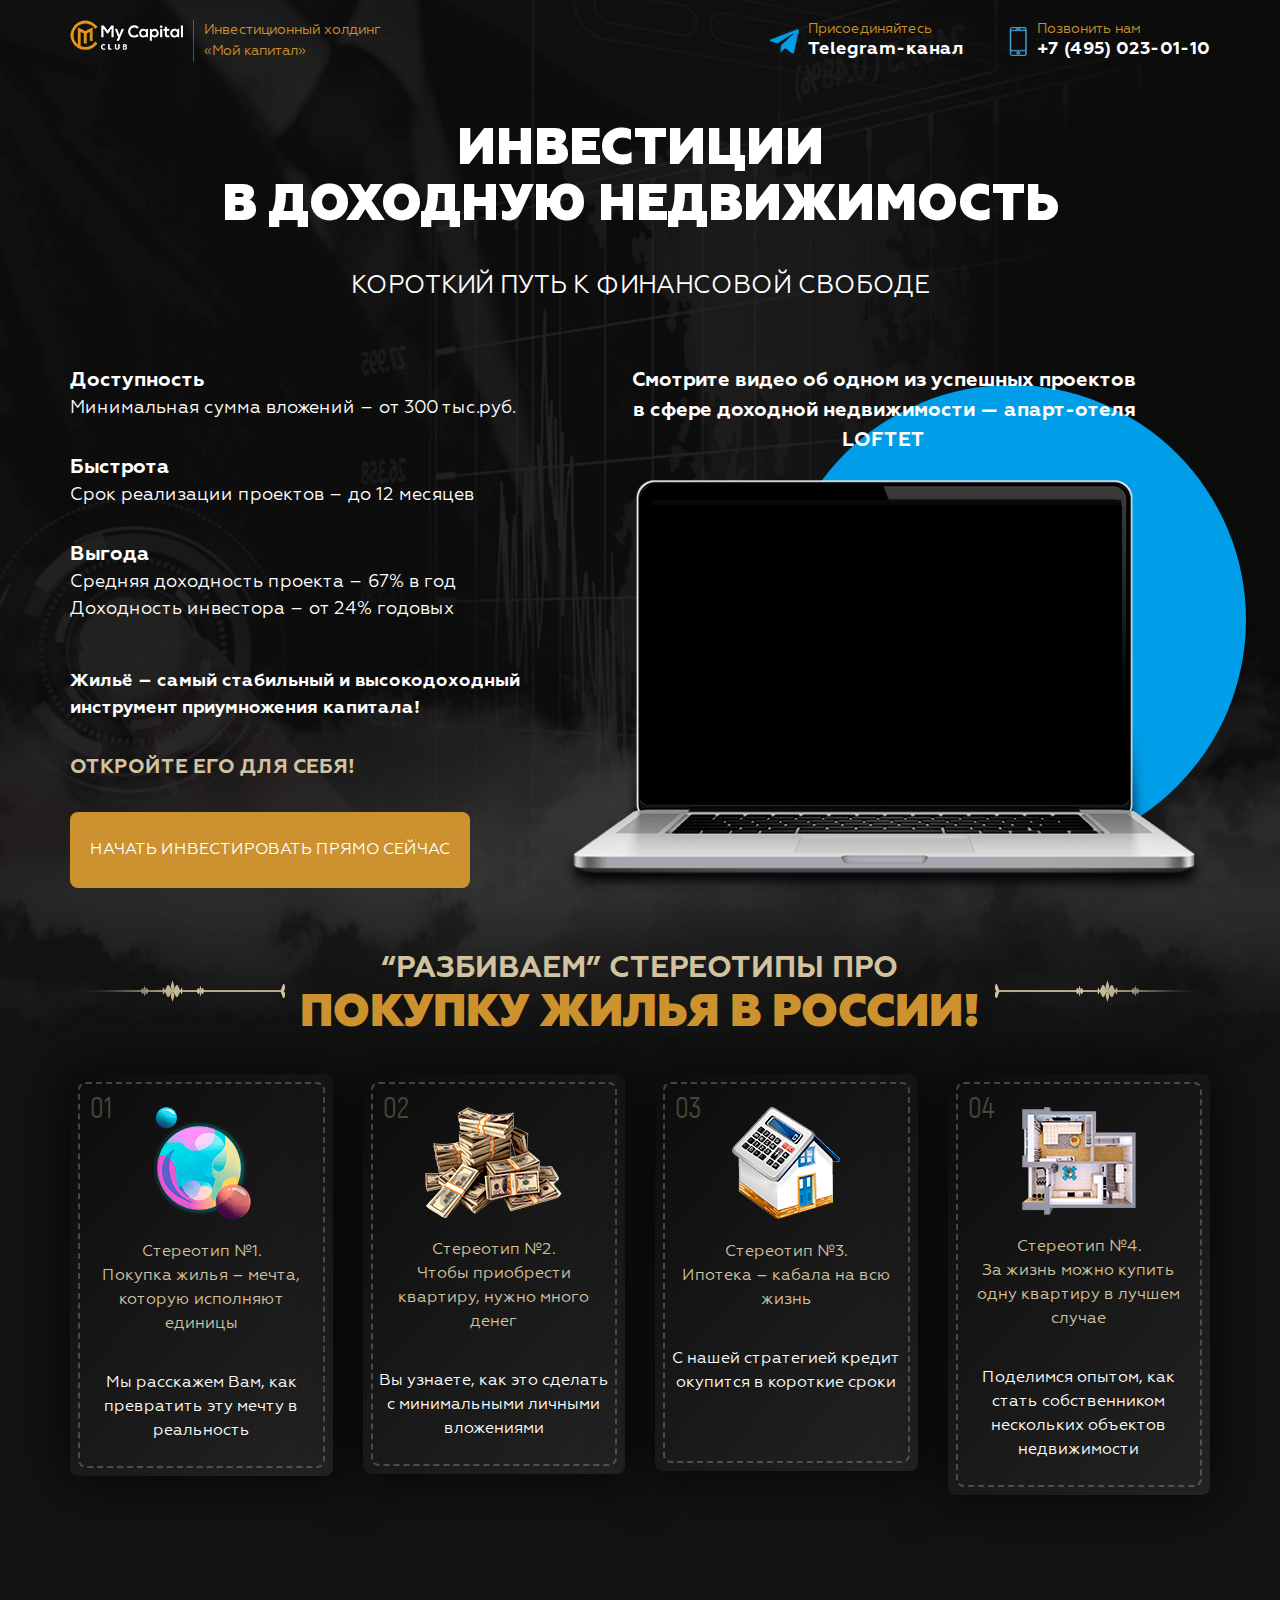
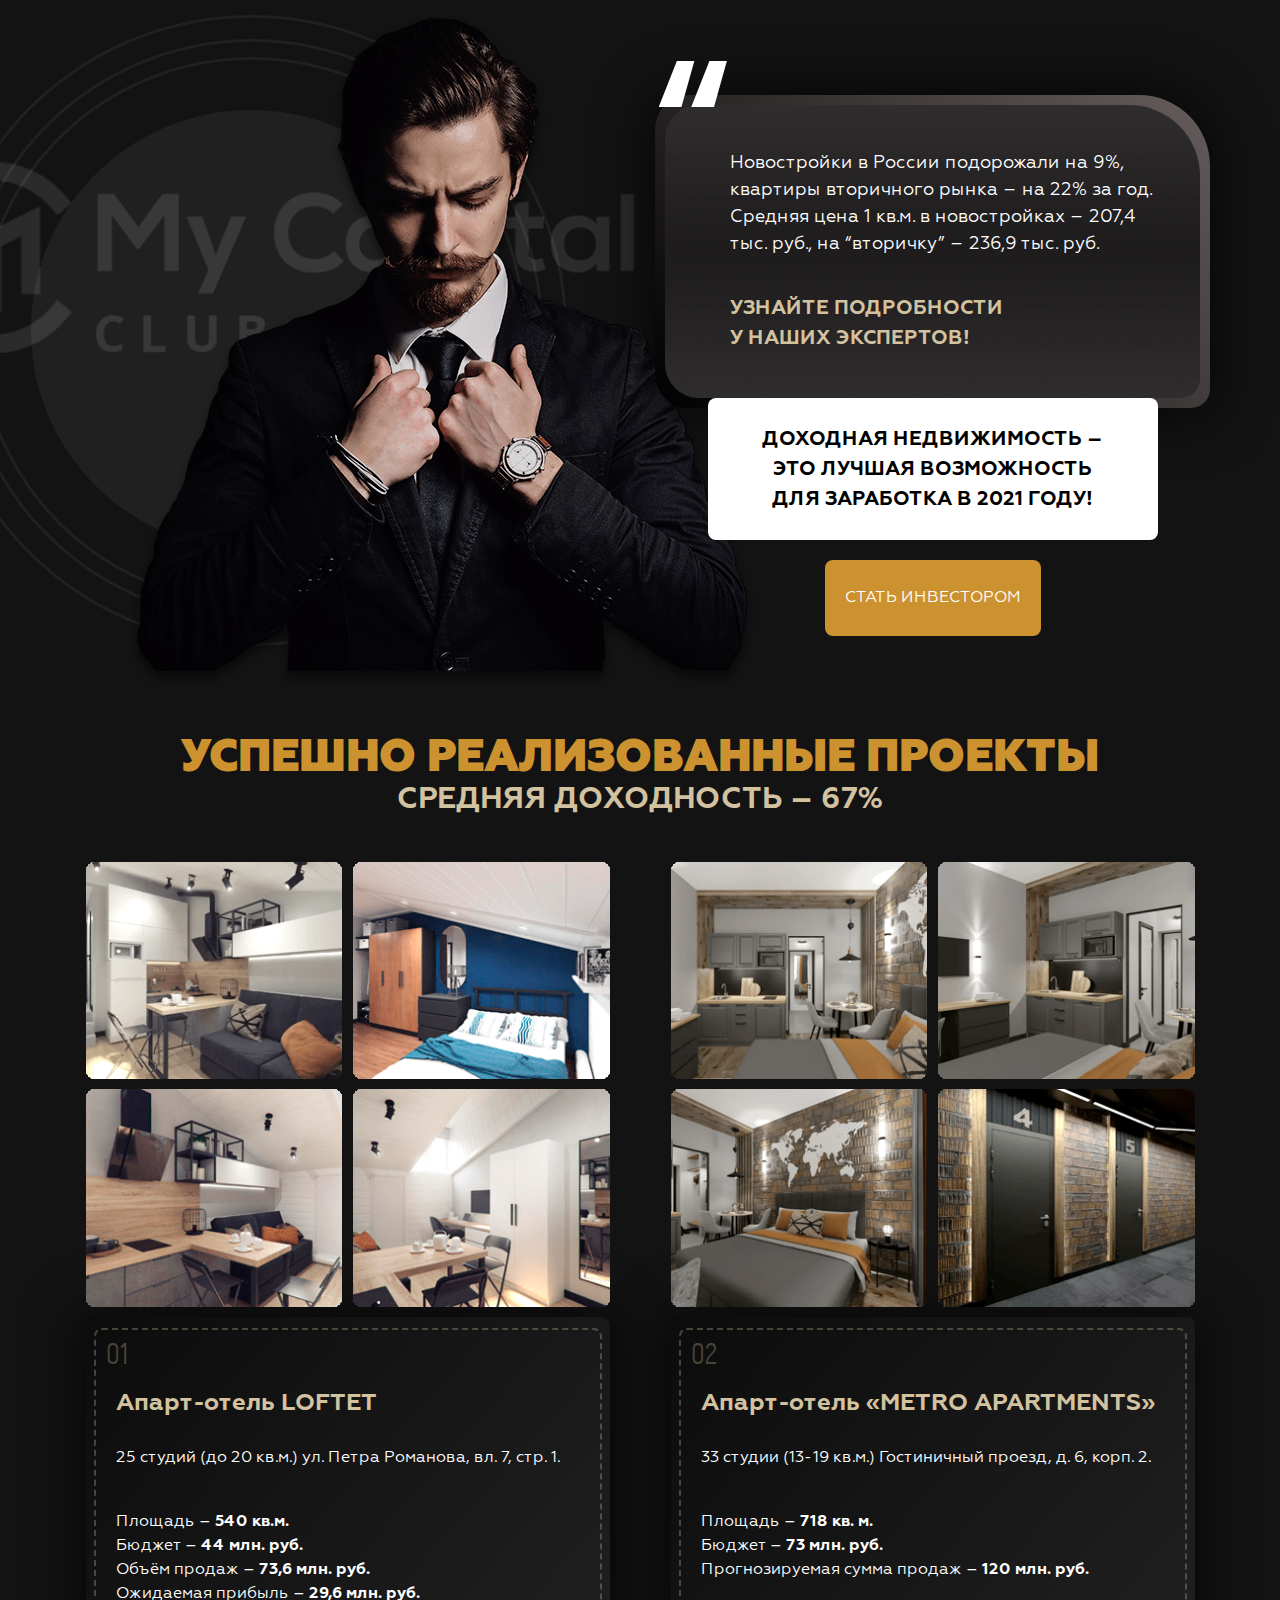
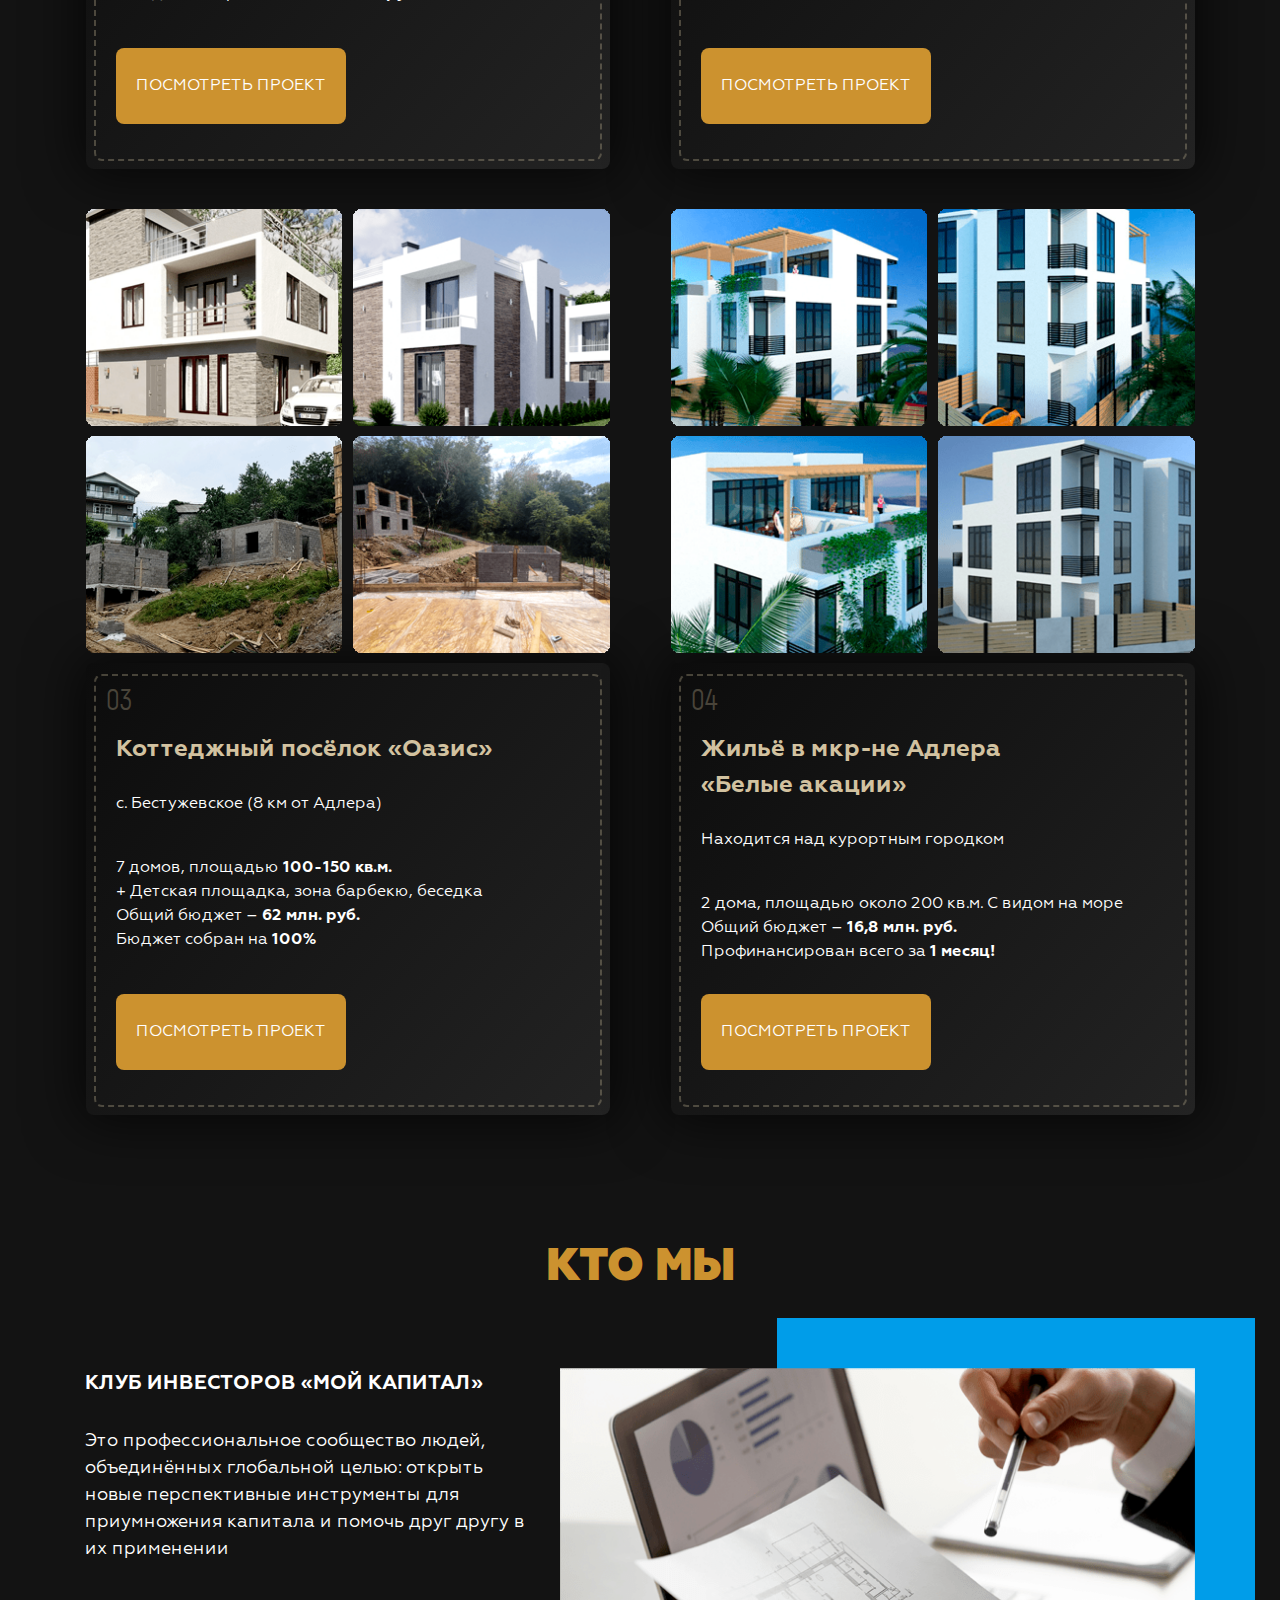
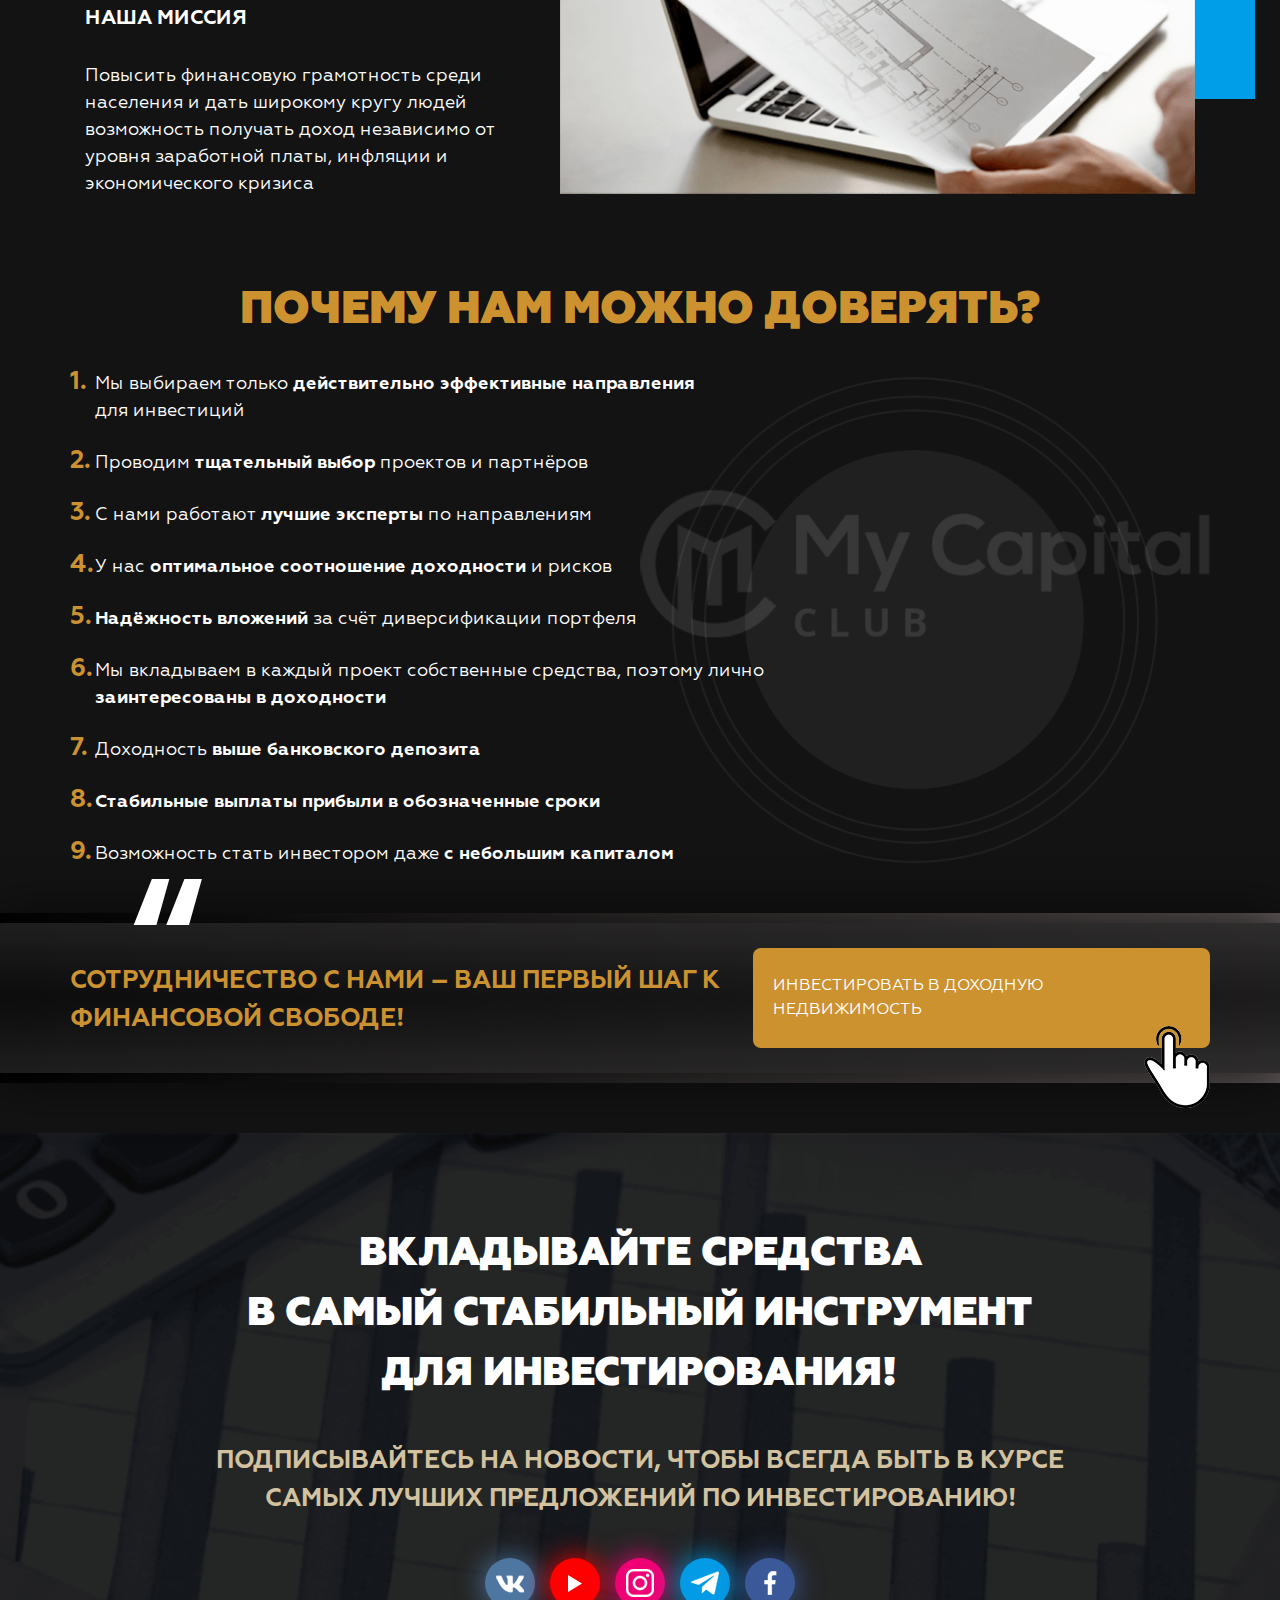
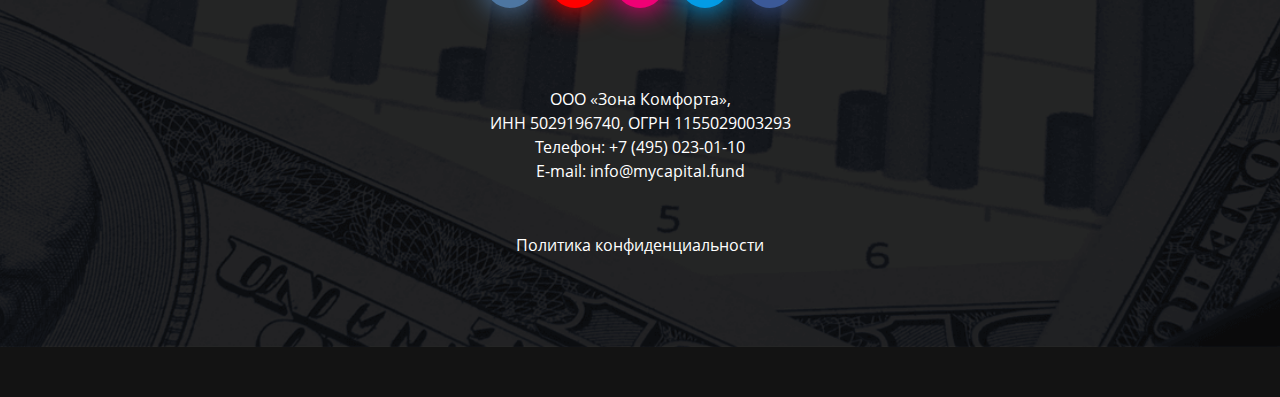
==== commit 268a8b57: "Project edits" ====
--- a/index.html
+++ b/index.html
@@ -58,12 +58,13 @@
               </ul>
               <p class="main-text">Жильё – самый стабильный и высокодоходный инструмент приумножения капитала!</p>
               <h3 class="main-cta">Откройте его для себя!</h3>
-              <div class="button-wrapper"><a class="button button-up" href="#Modal">НАЧАТЬ ИНВЕСТИРОВАТЬ ПРЯМО СЕЙЧАС</a></div>
+              <div class="button-wrapper"><a class="button" href="https://forms.amocrm.ru/mtvrvl">НАЧАТЬ ИНВЕСТИРОВАТЬ ПРЯМО СЕЙЧАС</a></div>
             </div>
             <div class="col-md-7">
+              <p class="main-video-text">Смотрите видео об одном из успешных проектов в сфере доходной недвижимости — апарт-отеля LOFTET</p>
               <div class="main-video-container">
                 <div class="video-wrapper video-wrapper-main"><img class="video-wrapper-laptop" src="img/images/laptop.png" alt="Ноутбук"/>
-                  <iframe src="https://www.youtube.com/embed/qPoL4osJtvs?modestbranding=0&amp;autoplay=1&amp;mute=1" allowfullscreen></iframe>
+                  <iframe src="https://www.youtube.com/embed/0PAcNahk_UQ?modestbranding=0&amp;autoplay=1&amp;mute=1" allowfullscreen></iframe>
                 </div>
               </div>
             </div>
@@ -124,7 +125,7 @@
                   </div>
                 </div>
                 <p class="details-cta">Доходная недвижимость – это лучшая возможность для заработка в 2021 году!</p>
-                <div class="button-wrapper button-wrapper-center"><a class="button button-up" href="#Modal">Стать инвестором</a></div>
+                <div class="button-wrapper button-wrapper-center"><a class="button" href="https://forms.amocrm.ru/mtvrvl">Стать инвестором</a></div>
               </div>
             </div>
             <div class="col-md-6 col-md-pull-6">
@@ -195,7 +196,7 @@
                       <li>Общий бюджет – <span>62 млн. руб.</span></li>
                       <li>Бюджет собран на <span>100%</span></li>
                     </ul>
-                    <div class="button-wrapper"><a class="button button-project-info" href="">Посмотреть проект</a></div>
+                    <div class="button-wrapper"><a class="button button-up button-project-info button-oasis" href="#Oasis">Посмотреть проект</a></div>
                   </div>
                 </div>
               </div>
@@ -214,7 +215,7 @@
                       <li>Общий бюджет – <span>16,8 млн. руб. </span></li>
                       <li>Профинансирован всего за <span>1 месяц!</span></li>
                     </ul>
-                    <div class="button-wrapper"><a class="button button-project-info" href="#Modal">Посмотреть проект</a></div>
+                    <div class="button-wrapper"><a class="button button-up button-project-info" href="#WA">Посмотреть проект</a></div>
                   </div>
                 </div>
               </div>
@@ -240,19 +241,20 @@
       </section>
       <section id="why">
         <div class="container">
-          <h3 class="general-title">почему нам можно доверять?<span>ООО ИП "МК" - инвестиционная платформа, <br>внесённая в реестр ЦБ России</span>
+          <h3 class="general-title">почему нам можно доверять?
           </h3>
-          <div class="row">
-            <div class="col-md-6"><a class="modal-up" href="img/images/why.png"><img class="why-img" src="img/images/why.png" alt="Инфа о включении в реестр"/></a></div>
-            <div class="col-md-6">
-              <ol class="why-list">
-                <li>Мы получили 3 лицензии на управление финансами инвесторов</li>
-                <li>У нас в управлении находится около 100 млн. рублей</li>
-                <li>1,2 млн. рублей выплаченных реферальных вознаграждений</li>
-                <li>6,5 тыс. зарегистрированных пользователей в базе данных</li>
-                <li>80 инвесторов со средним чеком 1 225 000 рублей</li>
-              </ol>
-            </div>
+          <div class="why-list-wrapper">
+            <ol class="why-list">
+              <li>Мы выбираем только <span>действительно эффективные направления</span><br> для инвестиций</li>
+              <li>Проводим <span>тщательный выбор</span> проектов и партнёров</li>
+              <li>С нами работают <span>лучшие эксперты</span> по направлениям</li>
+              <li>У нас <span>оптимальное соотношение доходности</span> и рисков</li>
+              <li><span>Надёжность вложений</span> за счёт диверсификации портфеля</li>
+              <li>Мы вкладываем в каждый проект собственные средства, поэтому лично <span>заинтересованы в доходности</span></li>
+              <li>Доходность <span>выше банковского депозита</span></li>
+              <li><span>Стабильные выплаты прибыли в обозначенные сроки</span></li>
+              <li>Возможность стать инвестором даже <span>с небольшим капиталом</span></li>
+            </ol>
           </div>
         </div>
         <div class="why-cta-wrapper">
@@ -264,7 +266,7 @@
                 </div>
                 <div class="col-md-5">
                   <div class="why-cta-button">
-                    <div class="button-wrapper"><a class="button button-up" href="#Modal">Инвестировать в доходную недвижимость</a></div>
+                    <div class="button-wrapper"><a class="button" href="https://forms.amocrm.ru/mtvrvl">Инвестировать в доходную недвижимость</a></div>
                   </div>
                 </div>
               </div>
@@ -294,32 +296,14 @@
     </div>
     <script src="js/libs.min.js"></script>
     <script src="js/scripts.js"></script>
-    <div class="white-popup mfp-hide" id="Modal">
-      <h3 class="modal-title">Спешите записаться!</h3>
-      <h3 class="modal-title hide">Мастер-класс завершён!</h3>
-      <form class="form form-modal" action="null" method="post" enctype="application/x-www-form-urlencoded" accept-charset="UTF-8">
-        <div class="email-block email-block-form">
-          <input type="hidden" value="1" name="required_fields[email]">
-          <input class="input input-mail input-mail-modal" name="Contact[email]" type="text" placeholder="Ваш email">
-        </div>
-        <button class="button button-form button-form-modal" type="submit">Записаться на мастер-класс</button>
-        <div class="clearfix"></div>
-        <p class="alert-message"></p>
-        <div class="checking checking-modal">
-          <input class="check" type="checkbox" id="check-m">
-          <label class="check-label" for="check-m">Я согласен с <a target="_blank">условиями обработки</a> персональных данных по 152 - Ф3</label>
-        </div>
-        <div style="display: none;">
-          <div style="display: none;">
-            <input type="hidden" name="Contact[id_newsletter]">
-          </div><!-- API код канала рекламы -->
-          <input type="hidden" value="0" name="Contact[id_advertising_channel_page]">
-          <input type="hidden" name="formId">
-          <input type="hidden" name="formVc">
-          <input type="hidden" name="_aid" value="">
-          <input type="hidden" name="_vcaid" value="">
-        </div>
-      </form>
+    <div class="white-popup popup-modal mfp-hide" id="Oasis">
+      <p class="modal-text">Страница проекта находится в разработке. Вы обязательно узнаете все подробности позже. А пока смотрите видео о реализации проекта</p>
+      <div class="video-wrapper video-wrapper-modal">
+        <iframe class="modal-video" src="https://www.youtube.com/embed/C5XydcLDaYQ?modestbranding=0&amp;mute=1" allowfullscreen></iframe>
+      </div>
+    </div>
+    <div class="white-popup popup-modal mfp-hide" id="WA">
+      <p class="modal-text">Страница проекта находится в разработке. Вы обязательно узнаете все подробности позже</p>
     </div>
   </body>
 </html>--- a/css/styles.min.css
+++ b/css/styles.min.css
@@ -5,4 +5,4 @@
  * Bootstrap v3.4.1 (https://getbootstrap.com/)
  * Copyright 2011-2019 Twitter, Inc.
  * Licensed under MIT (https://github.com/twbs/bootstrap/blob/master/LICENSE)
- *//*! normalize.css v3.0.3 | MIT License | github.com/necolas/normalize.css */html{font-family:sans-serif;-ms-text-size-adjust:100%;-webkit-text-size-adjust:100%}body{margin:0}article,aside,details,figcaption,figure,footer,header,hgroup,main,menu,nav,section,summary{display:block}audio,canvas,progress,video{display:inline-block;vertical-align:baseline}audio:not([controls]){display:none;height:0}[hidden],template{display:none}a{background-color:transparent}a:active,a:hover{outline:0}abbr[title]{border-bottom:none;text-decoration:underline;-webkit-text-decoration:underline dotted;-moz-text-decoration:underline dotted;text-decoration:underline dotted}b,strong{font-weight:bold}dfn{font-style:italic}h1{font-size:2em;margin:0.67em 0}mark{background:#ff0;color:#000}small{font-size:80%}sub,sup{font-size:75%;line-height:0;position:relative;vertical-align:baseline}sup{top:-0.5em}sub{bottom:-0.25em}img{border:0}svg:not(:root){overflow:hidden}figure{margin:1em 40px}hr{-webkit-box-sizing:content-box;-moz-box-sizing:content-box;box-sizing:content-box;height:0}pre{overflow:auto}code,kbd,pre,samp{font-family:monospace,monospace;font-size:1em}button,input,optgroup,select,textarea{color:inherit;font:inherit;margin:0}button{overflow:visible}button,select{text-transform:none}button,html input[type=button],input[type=reset],input[type=submit]{-webkit-appearance:button;cursor:pointer}button[disabled],html input[disabled]{cursor:default}button::-moz-focus-inner,input::-moz-focus-inner{border:0;padding:0}input{line-height:normal}input[type=checkbox],input[type=radio]{-webkit-box-sizing:border-box;-moz-box-sizing:border-box;box-sizing:border-box;padding:0}input[type=number]::-webkit-inner-spin-button,input[type=number]::-webkit-outer-spin-button{height:auto}input[type=search]{-webkit-appearance:textfield;-webkit-box-sizing:content-box;-moz-box-sizing:content-box;box-sizing:content-box}input[type=search]::-webkit-search-cancel-button,input[type=search]::-webkit-search-decoration{-webkit-appearance:none}fieldset{border:1px solid #c0c0c0;margin:0 2px;padding:0.35em 0.625em 0.75em}legend{border:0;padding:0}textarea{overflow:auto}optgroup{font-weight:bold}table{border-collapse:collapse;border-spacing:0}td,th{padding:0}*{-webkit-box-sizing:border-box;-moz-box-sizing:border-box;box-sizing:border-box}:after,:before{-webkit-box-sizing:border-box;-moz-box-sizing:border-box;box-sizing:border-box}html{font-size:10px;-webkit-tap-highlight-color:rgba(0,0,0,0)}body{font-family:"Helvetica Neue",Helvetica,Arial,sans-serif;font-size:14px;line-height:1.42857143;color:#333;background-color:#fff}button,input,select,textarea{font-family:inherit;font-size:inherit;line-height:inherit}a{color:#337ab7;text-decoration:none}a:focus,a:hover{color:#23527c;text-decoration:underline}a:focus{outline:5px auto -webkit-focus-ring-color;outline-offset:-2px}figure{margin:0}img{vertical-align:middle}.img-responsive{display:block;max-width:100%;height:auto}.img-rounded{-webkit-border-radius:6px;-moz-border-radius:6px;border-radius:6px}.img-thumbnail{padding:4px;line-height:1.42857143;background-color:#fff;border:1px solid #ddd;-webkit-border-radius:4px;-moz-border-radius:4px;border-radius:4px;-webkit-transition:all .2s ease-in-out;-o-transition:all .2s ease-in-out;-moz-transition:all .2s ease-in-out;transition:all .2s ease-in-out;display:inline-block;max-width:100%;height:auto}.img-circle{-webkit-border-radius:50%;-moz-border-radius:50%;border-radius:50%}hr{margin-top:20px;margin-bottom:20px;border:0;border-top:1px solid #eee}.sr-only{position:absolute;width:1px;height:1px;padding:0;margin:-1px;overflow:hidden;clip:rect(0,0,0,0);border:0}.sr-only-focusable:active,.sr-only-focusable:focus{position:static;width:auto;height:auto;margin:0;overflow:visible;clip:auto}[role=button]{cursor:pointer}.container{padding-right:15px;padding-left:15px;margin-right:auto;margin-left:auto}@media (min-width:768px){.container{width:750px}}@media (min-width:992px){.container{width:970px}}@media (min-width:1200px){.container{width:1170px}}.container-fluid{padding-right:15px;padding-left:15px;margin-right:auto;margin-left:auto}.row{margin-right:-15px;margin-left:-15px}.row-no-gutters{margin-right:0;margin-left:0}.row-no-gutters [class*=col-]{padding-right:0;padding-left:0}.col-lg-1,.col-lg-2,.col-lg-3,.col-lg-4,.col-lg-5,.col-lg-6,.col-lg-7,.col-lg-8,.col-lg-9,.col-lg-10,.col-lg-11,.col-lg-12,.col-md-1,.col-md-2,.col-md-3,.col-md-4,.col-md-5,.col-md-6,.col-md-7,.col-md-8,.col-md-9,.col-md-10,.col-md-11,.col-md-12,.col-sm-1,.col-sm-2,.col-sm-3,.col-sm-4,.col-sm-5,.col-sm-6,.col-sm-7,.col-sm-8,.col-sm-9,.col-sm-10,.col-sm-11,.col-sm-12,.col-xs-1,.col-xs-2,.col-xs-3,.col-xs-4,.col-xs-5,.col-xs-6,.col-xs-7,.col-xs-8,.col-xs-9,.col-xs-10,.col-xs-11,.col-xs-12{position:relative;min-height:1px;padding-right:15px;padding-left:15px}.col-xs-1,.col-xs-2,.col-xs-3,.col-xs-4,.col-xs-5,.col-xs-6,.col-xs-7,.col-xs-8,.col-xs-9,.col-xs-10,.col-xs-11,.col-xs-12{float:left}.col-xs-12{width:100%}.col-xs-11{width:91.66666667%}.col-xs-10{width:83.33333333%}.col-xs-9{width:75%}.col-xs-8{width:66.66666667%}.col-xs-7{width:58.33333333%}.col-xs-6{width:50%}.col-xs-5{width:41.66666667%}.col-xs-4{width:33.33333333%}.col-xs-3{width:25%}.col-xs-2{width:16.66666667%}.col-xs-1{width:8.33333333%}.col-xs-pull-12{right:100%}.col-xs-pull-11{right:91.66666667%}.col-xs-pull-10{right:83.33333333%}.col-xs-pull-9{right:75%}.col-xs-pull-8{right:66.66666667%}.col-xs-pull-7{right:58.33333333%}.col-xs-pull-6{right:50%}.col-xs-pull-5{right:41.66666667%}.col-xs-pull-4{right:33.33333333%}.col-xs-pull-3{right:25%}.col-xs-pull-2{right:16.66666667%}.col-xs-pull-1{right:8.33333333%}.col-xs-pull-0{right:auto}.col-xs-push-12{left:100%}.col-xs-push-11{left:91.66666667%}.col-xs-push-10{left:83.33333333%}.col-xs-push-9{left:75%}.col-xs-push-8{left:66.66666667%}.col-xs-push-7{left:58.33333333%}.col-xs-push-6{left:50%}.col-xs-push-5{left:41.66666667%}.col-xs-push-4{left:33.33333333%}.col-xs-push-3{left:25%}.col-xs-push-2{left:16.66666667%}.col-xs-push-1{left:8.33333333%}.col-xs-push-0{left:auto}.col-xs-offset-12{margin-left:100%}.col-xs-offset-11{margin-left:91.66666667%}.col-xs-offset-10{margin-left:83.33333333%}.col-xs-offset-9{margin-left:75%}.col-xs-offset-8{margin-left:66.66666667%}.col-xs-offset-7{margin-left:58.33333333%}.col-xs-offset-6{margin-left:50%}.col-xs-offset-5{margin-left:41.66666667%}.col-xs-offset-4{margin-left:33.33333333%}.col-xs-offset-3{margin-left:25%}.col-xs-offset-2{margin-left:16.66666667%}.col-xs-offset-1{margin-left:8.33333333%}.col-xs-offset-0{margin-left:0}@media (min-width:768px){.col-sm-1,.col-sm-2,.col-sm-3,.col-sm-4,.col-sm-5,.col-sm-6,.col-sm-7,.col-sm-8,.col-sm-9,.col-sm-10,.col-sm-11,.col-sm-12{float:left}.col-sm-12{width:100%}.col-sm-11{width:91.66666667%}.col-sm-10{width:83.33333333%}.col-sm-9{width:75%}.col-sm-8{width:66.66666667%}.col-sm-7{width:58.33333333%}.col-sm-6{width:50%}.col-sm-5{width:41.66666667%}.col-sm-4{width:33.33333333%}.col-sm-3{width:25%}.col-sm-2{width:16.66666667%}.col-sm-1{width:8.33333333%}.col-sm-pull-12{right:100%}.col-sm-pull-11{right:91.66666667%}.col-sm-pull-10{right:83.33333333%}.col-sm-pull-9{right:75%}.col-sm-pull-8{right:66.66666667%}.col-sm-pull-7{right:58.33333333%}.col-sm-pull-6{right:50%}.col-sm-pull-5{right:41.66666667%}.col-sm-pull-4{right:33.33333333%}.col-sm-pull-3{right:25%}.col-sm-pull-2{right:16.66666667%}.col-sm-pull-1{right:8.33333333%}.col-sm-pull-0{right:auto}.col-sm-push-12{left:100%}.col-sm-push-11{left:91.66666667%}.col-sm-push-10{left:83.33333333%}.col-sm-push-9{left:75%}.col-sm-push-8{left:66.66666667%}.col-sm-push-7{left:58.33333333%}.col-sm-push-6{left:50%}.col-sm-push-5{left:41.66666667%}.col-sm-push-4{left:33.33333333%}.col-sm-push-3{left:25%}.col-sm-push-2{left:16.66666667%}.col-sm-push-1{left:8.33333333%}.col-sm-push-0{left:auto}.col-sm-offset-12{margin-left:100%}.col-sm-offset-11{margin-left:91.66666667%}.col-sm-offset-10{margin-left:83.33333333%}.col-sm-offset-9{margin-left:75%}.col-sm-offset-8{margin-left:66.66666667%}.col-sm-offset-7{margin-left:58.33333333%}.col-sm-offset-6{margin-left:50%}.col-sm-offset-5{margin-left:41.66666667%}.col-sm-offset-4{margin-left:33.33333333%}.col-sm-offset-3{margin-left:25%}.col-sm-offset-2{margin-left:16.66666667%}.col-sm-offset-1{margin-left:8.33333333%}.col-sm-offset-0{margin-left:0}}@media (min-width:992px){.col-md-1,.col-md-2,.col-md-3,.col-md-4,.col-md-5,.col-md-6,.col-md-7,.col-md-8,.col-md-9,.col-md-10,.col-md-11,.col-md-12{float:left}.col-md-12{width:100%}.col-md-11{width:91.66666667%}.col-md-10{width:83.33333333%}.col-md-9{width:75%}.col-md-8{width:66.66666667%}.col-md-7{width:58.33333333%}.col-md-6{width:50%}.col-md-5{width:41.66666667%}.col-md-4{width:33.33333333%}.col-md-3{width:25%}.col-md-2{width:16.66666667%}.col-md-1{width:8.33333333%}.col-md-pull-12{right:100%}.col-md-pull-11{right:91.66666667%}.col-md-pull-10{right:83.33333333%}.col-md-pull-9{right:75%}.col-md-pull-8{right:66.66666667%}.col-md-pull-7{right:58.33333333%}.col-md-pull-6{right:50%}.col-md-pull-5{right:41.66666667%}.col-md-pull-4{right:33.33333333%}.col-md-pull-3{right:25%}.col-md-pull-2{right:16.66666667%}.col-md-pull-1{right:8.33333333%}.col-md-pull-0{right:auto}.col-md-push-12{left:100%}.col-md-push-11{left:91.66666667%}.col-md-push-10{left:83.33333333%}.col-md-push-9{left:75%}.col-md-push-8{left:66.66666667%}.col-md-push-7{left:58.33333333%}.col-md-push-6{left:50%}.col-md-push-5{left:41.66666667%}.col-md-push-4{left:33.33333333%}.col-md-push-3{left:25%}.col-md-push-2{left:16.66666667%}.col-md-push-1{left:8.33333333%}.col-md-push-0{left:auto}.col-md-offset-12{margin-left:100%}.col-md-offset-11{margin-left:91.66666667%}.col-md-offset-10{margin-left:83.33333333%}.col-md-offset-9{margin-left:75%}.col-md-offset-8{margin-left:66.66666667%}.col-md-offset-7{margin-left:58.33333333%}.col-md-offset-6{margin-left:50%}.col-md-offset-5{margin-left:41.66666667%}.col-md-offset-4{margin-left:33.33333333%}.col-md-offset-3{margin-left:25%}.col-md-offset-2{margin-left:16.66666667%}.col-md-offset-1{margin-left:8.33333333%}.col-md-offset-0{margin-left:0}}@media (min-width:1200px){.col-lg-1,.col-lg-2,.col-lg-3,.col-lg-4,.col-lg-5,.col-lg-6,.col-lg-7,.col-lg-8,.col-lg-9,.col-lg-10,.col-lg-11,.col-lg-12{float:left}.col-lg-12{width:100%}.col-lg-11{width:91.66666667%}.col-lg-10{width:83.33333333%}.col-lg-9{width:75%}.col-lg-8{width:66.66666667%}.col-lg-7{width:58.33333333%}.col-lg-6{width:50%}.col-lg-5{width:41.66666667%}.col-lg-4{width:33.33333333%}.col-lg-3{width:25%}.col-lg-2{width:16.66666667%}.col-lg-1{width:8.33333333%}.col-lg-pull-12{right:100%}.col-lg-pull-11{right:91.66666667%}.col-lg-pull-10{right:83.33333333%}.col-lg-pull-9{right:75%}.col-lg-pull-8{right:66.66666667%}.col-lg-pull-7{right:58.33333333%}.col-lg-pull-6{right:50%}.col-lg-pull-5{right:41.66666667%}.col-lg-pull-4{right:33.33333333%}.col-lg-pull-3{right:25%}.col-lg-pull-2{right:16.66666667%}.col-lg-pull-1{right:8.33333333%}.col-lg-pull-0{right:auto}.col-lg-push-12{left:100%}.col-lg-push-11{left:91.66666667%}.col-lg-push-10{left:83.33333333%}.col-lg-push-9{left:75%}.col-lg-push-8{left:66.66666667%}.col-lg-push-7{left:58.33333333%}.col-lg-push-6{left:50%}.col-lg-push-5{left:41.66666667%}.col-lg-push-4{left:33.33333333%}.col-lg-push-3{left:25%}.col-lg-push-2{left:16.66666667%}.col-lg-push-1{left:8.33333333%}.col-lg-push-0{left:auto}.col-lg-offset-12{margin-left:100%}.col-lg-offset-11{margin-left:91.66666667%}.col-lg-offset-10{margin-left:83.33333333%}.col-lg-offset-9{margin-left:75%}.col-lg-offset-8{margin-left:66.66666667%}.col-lg-offset-7{margin-left:58.33333333%}.col-lg-offset-6{margin-left:50%}.col-lg-offset-5{margin-left:41.66666667%}.col-lg-offset-4{margin-left:33.33333333%}.col-lg-offset-3{margin-left:25%}.col-lg-offset-2{margin-left:16.66666667%}.col-lg-offset-1{margin-left:8.33333333%}.col-lg-offset-0{margin-left:0}}.clearfix:after,.clearfix:before,.container-fluid:after,.container-fluid:before,.container:after,.container:before,.row:after,.row:before{display:table;content:" "}.clearfix:after,.container-fluid:after,.container:after,.row:after{clear:both}.center-block{display:block;margin-right:auto;margin-left:auto}.pull-right{float:right!important}.pull-left{float:left!important}.hide{display:none!important}.show{display:block!important}.invisible{visibility:hidden}.text-hide{font:0/0 a;color:transparent;text-shadow:none;background-color:transparent;border:0}.hidden{display:none!important}.affix{position:fixed}.mfp-bg{top:0;left:0;width:100%;height:100%;z-index:1042;overflow:hidden;position:fixed;background:#0b0b0b;opacity:0.8}.mfp-wrap{top:0;left:0;width:100%;height:100%;z-index:1043;position:fixed;outline:none!important;-webkit-backface-visibility:hidden}.mfp-container{text-align:center;position:absolute;width:100%;height:100%;left:0;top:0;padding:0 8px;-webkit-box-sizing:border-box;-moz-box-sizing:border-box;box-sizing:border-box}.mfp-container:before{content:'';display:inline-block;height:100%;vertical-align:middle}.mfp-align-top .mfp-container:before{display:none}.mfp-content{position:relative;display:inline-block;vertical-align:middle;margin:0 auto;text-align:left;z-index:1045}.mfp-ajax-holder .mfp-content,.mfp-inline-holder .mfp-content{width:100%;cursor:auto}.mfp-ajax-cur{cursor:progress}.mfp-zoom-out-cur,.mfp-zoom-out-cur .mfp-image-holder .mfp-close{cursor:-moz-zoom-out;cursor:-webkit-zoom-out;cursor:zoom-out}.mfp-zoom{cursor:pointer;cursor:-webkit-zoom-in;cursor:-moz-zoom-in;cursor:zoom-in}.mfp-auto-cursor .mfp-content{cursor:auto}.mfp-arrow,.mfp-close,.mfp-counter,.mfp-preloader{-webkit-user-select:none;-moz-user-select:none;-ms-user-select:none;user-select:none}.mfp-loading.mfp-figure{display:none}.mfp-hide{display:none!important}.mfp-preloader{color:#CCC;position:absolute;top:50%;width:auto;text-align:center;margin-top:-0.8em;left:8px;right:8px;z-index:1044}.mfp-preloader a{color:#CCC}.mfp-preloader a:hover{color:#FFF}.mfp-s-ready .mfp-preloader{display:none}.mfp-s-error .mfp-content{display:none}button.mfp-arrow,button.mfp-close{overflow:visible;cursor:pointer;background:transparent;border:0;-webkit-appearance:none;display:block;outline:none;padding:0;z-index:1046;-webkit-box-shadow:none;-moz-box-shadow:none;box-shadow:none;-ms-touch-action:manipulation;touch-action:manipulation}button::-moz-focus-inner{padding:0;border:0}.mfp-close{width:44px;height:44px;line-height:44px;position:absolute;right:0;top:0;text-decoration:none;text-align:center;opacity:0.65;padding:0 0 18px 10px;color:#FFF;font-style:normal;font-size:28px;font-family:Arial,Baskerville,monospace}.mfp-close:focus,.mfp-close:hover{opacity:1}.mfp-close:active{top:1px}.mfp-close-btn-in .mfp-close{color:#333}.mfp-iframe-holder .mfp-close,.mfp-image-holder .mfp-close{color:#FFF;right:-6px;text-align:right;padding-right:6px;width:100%}.mfp-counter{position:absolute;top:0;right:0;color:#CCC;font-size:12px;line-height:18px;white-space:nowrap}.mfp-arrow{position:absolute;opacity:0.65;margin:0;top:50%;margin-top:-55px;padding:0;width:90px;height:110px;-webkit-tap-highlight-color:transparent}.mfp-arrow:active{margin-top:-54px}.mfp-arrow:focus,.mfp-arrow:hover{opacity:1}.mfp-arrow:after,.mfp-arrow:before{content:'';display:block;width:0;height:0;position:absolute;left:0;top:0;margin-top:35px;margin-left:35px;border:medium inset transparent}.mfp-arrow:after{border-top-width:13px;border-bottom-width:13px;top:8px}.mfp-arrow:before{border-top-width:21px;border-bottom-width:21px;opacity:0.7}.mfp-arrow-left{left:0}.mfp-arrow-left:after{border-right:17px solid #FFF;margin-left:31px}.mfp-arrow-left:before{margin-left:25px;border-right:27px solid #3F3F3F}.mfp-arrow-right{right:0}.mfp-arrow-right:after{border-left:17px solid #FFF;margin-left:39px}.mfp-arrow-right:before{border-left:27px solid #3F3F3F}.mfp-iframe-holder{padding-top:40px;padding-bottom:40px}.mfp-iframe-holder .mfp-content{line-height:0;width:100%;max-width:900px}.mfp-iframe-holder .mfp-close{top:-40px}.mfp-iframe-scaler{width:100%;height:0;overflow:hidden;padding-top:56.25%}.mfp-iframe-scaler iframe{position:absolute;display:block;top:0;left:0;width:100%;height:100%;-webkit-box-shadow:0 0 8px rgba(0,0,0,0.6);-moz-box-shadow:0 0 8px rgba(0,0,0,0.6);box-shadow:0 0 8px rgba(0,0,0,0.6);background:#000}img.mfp-img{width:auto;max-width:100%;height:auto;display:block;line-height:0;-webkit-box-sizing:border-box;-moz-box-sizing:border-box;box-sizing:border-box;padding:40px 0 40px;margin:0 auto}.mfp-figure{line-height:0}.mfp-figure:after{content:'';position:absolute;left:0;top:40px;bottom:40px;display:block;right:0;width:auto;height:auto;z-index:-1;-webkit-box-shadow:0 0 8px rgba(0,0,0,0.6);-moz-box-shadow:0 0 8px rgba(0,0,0,0.6);box-shadow:0 0 8px rgba(0,0,0,0.6);background:#444}.mfp-figure small{color:#BDBDBD;display:block;font-size:12px;line-height:14px}.mfp-figure figure{margin:0}.mfp-bottom-bar{margin-top:-36px;position:absolute;top:100%;left:0;width:100%;cursor:auto}.mfp-title{text-align:left;line-height:18px;color:#F3F3F3;word-wrap:break-word;padding-right:36px}.mfp-image-holder .mfp-content{max-width:100%}.mfp-gallery .mfp-image-holder .mfp-figure{cursor:pointer}@media screen and (max-height:300px),screen and (max-width:800px) and (orientation:landscape){.mfp-img-mobile .mfp-image-holder{padding-left:0;padding-right:0}.mfp-img-mobile img.mfp-img{padding:0}.mfp-img-mobile .mfp-figure:after{top:0;bottom:0}.mfp-img-mobile .mfp-figure small{display:inline;margin-left:5px}.mfp-img-mobile .mfp-bottom-bar{background:rgba(0,0,0,0.6);bottom:0;margin:0;top:auto;padding:3px 5px;position:fixed;-webkit-box-sizing:border-box;-moz-box-sizing:border-box;box-sizing:border-box}.mfp-img-mobile .mfp-bottom-bar:empty{padding:0}.mfp-img-mobile .mfp-counter{right:5px;top:3px}.mfp-img-mobile .mfp-close{top:0;right:0;width:35px;height:35px;line-height:35px;background:rgba(0,0,0,0.6);position:fixed;text-align:center;padding:0}}@media (max-width:900px){.mfp-arrow{-webkit-transform:scale(0.75);-moz-transform:scale(0.75);-ms-transform:scale(0.75);-o-transform:scale(0.75);transform:scale(0.75)}.mfp-arrow-left{-webkit-transform-origin:0;-moz-transform-origin:0;-ms-transform-origin:0;-o-transform-origin:0;transform-origin:0}.mfp-arrow-right{-webkit-transform-origin:100%;-moz-transform-origin:100%;-ms-transform-origin:100%;-o-transform-origin:100%;transform-origin:100%}.mfp-container{padding-left:6px;padding-right:6px}}*{margin:0;padding:0;outline:none}body{font-size:18px;font-family:'Geometria',sans-serif;font-weight:normal;color:#fff;background-color:#131313;line-height:1.5}.wrapper{overflow:hidden}.content{position:relative;z-index:60}a{color:#000}a:focus{outline:0;text-decoration:none}a:hover{text-decoration:none}h1,h2,h3,h4,h5,h6{font-weight:normal;margin:0}button{border:none}footer,header,section{width:100%;display:block}.button{display:inline-block;width:auto;padding:26px 20px;-webkit-border-radius:8px;-moz-border-radius:8px;border-radius:8px;font-size:16px;text-transform:uppercase;color:#fff;background-color:#cc922f;-webkit-transition:all 0.3s ease;-o-transition:all 0.3s ease;-moz-transition:all 0.3s ease;transition:all 0.3s ease}.button-wrapper-center{text-align:center}.button:focus{color:#fff;text-decoration:none}.button:hover{color:#fff;background-color:#a37526;text-decoration:none}@media screen and (max-width:386px){.button{padding:17px 20px}}.general-title{text-align:center;text-transform:uppercase;margin-bottom:40px;font-size:45px;font-weight:900;color:#cc922f;line-height:43px;position:relative;z-index:40}.general-title span{display:block;font-size:30px;font-weight:bold;color:#d2c2a0}@media screen and (max-width:991px){.general-title{font-size:34px}.general-title span{font-size:24px}}@media screen and (max-width:560px){.general-title{font-size:28px;line-height:1.1;margin-bottom:30px}.general-title span{font-size:22px}}@media screen and (max-width:386px){.general-title{font-size:26px}.general-title span{font-size:20px}}@media screen and (max-width:991px){br{display:none}}header{overflow:hidden;padding:20px 0;margin-bottom:40px}@media screen and (min-width:2295px){header{margin-bottom:120px}}@media screen and (max-width:991px){header{margin-bottom:20px}}@media screen and (max-width:767px){header{padding:15px 0;text-align:center}}@media screen and (max-width:560px){header{text-align:left;margin-bottom:10px}}@media screen and (max-width:560px){.header-nav{position:fixed;width:300px;height:100%;background-color:#131313;padding:20px;z-index:190;top:0;left:-100%;-webkit-transition:all 0.3s ease;-o-transition:all 0.3s ease;-moz-transition:all 0.3s ease;transition:all 0.3s ease}}@media screen and (max-width:386px){.header-nav{width:100%}}.logo{float:left;overflow:hidden}.logo-link{float:left}.logo-text{border-left:1px solid rgba(204,146,47,0.5);margin-left:10px;padding-left:10px;color:#cc922f;font-size:14px;float:left;text-align:left}.logo.logo-mobile{display:none;position:relative;z-index:200}@media screen and (max-width:560px){.logo.logo-mobile{display:block}}@media screen and (max-width:767px){.logo{float:none;display:inline-block;margin-bottom:5px}}@media screen and (max-width:560px){.logo{width:160px}.logo-text{margin:10px 0 0;padding:5px 0 0;border-left:0;border-top:1px solid rgba(204,146,47,0.5);font-size:12px}}.contacts{float:right;text-align:right;line-height:1.315}@media screen and (max-width:767px){.contacts{float:none;text-align:center;line-height:1.1}}@media screen and (max-width:560px){.contacts{margin-top:15px;text-align:left}}.contact{text-align:left;background-repeat:no-repeat;background-position:center left;display:inline-block}.contact.contact-tg{padding-left:38px;background-image:url("../img/icons/tg.png")}.contact.contact-phone{padding-left:28px;background-image:url("../img/icons/tube.png");margin-left:40px}@media screen and (max-width:991px){.contact.contact-phone{margin-left:5px}}.contact-text{color:#cc922f;font-size:14px;font-weight:normal}.contact-link{display:block;font-size:18px;font-weight:bold;color:#fff}.contact-link:active{color:#fff;text-decoration:none}.contact-link:hover{color:#fff;text-decoration:underline}@media screen and (max-width:560px){.contact.contact-phone{padding-left:38px;margin:15px 0 0;background-position:center left 5px}.contact-text{font-size:12px}.contact-link{font-size:16px}}.mobile-menu{display:none;position:absolute;width:30px;height:25px;padding:5px;top:20px;right:40px;cursor:pointer;z-index:300}.mobile-menu-line{width:100%;height:3px;background-color:#cc922f;position:absolute;-webkit-transition:all 0.4s ease;-o-transition:all 0.4s ease;-moz-transition:all 0.4s ease;transition:all 0.4s ease}.mobile-menu-line-1{top:0}.mobile-menu-line-1.switched{-webkit-transform:rotate(45deg);-moz-transform:rotate(45deg);-ms-transform:rotate(45deg);-o-transform:rotate(45deg);transform:rotate(45deg);top:13px;right:0;left:0;width:42px}.mobile-menu-line-2{height:2px;top:-webkit-calc(50% - 1px);top:-moz-calc(50% - 1px);top:calc(50% - 1px)}.mobile-menu-line-2.switched{opacity:0}.mobile-menu-line-3{bottom:0}.mobile-menu-line-3.switched{-webkit-transform:rotate(-45deg);-moz-transform:rotate(-45deg);-ms-transform:rotate(-45deg);-o-transform:rotate(-45deg);transform:rotate(-45deg);top:13px;left:0;right:0;width:42px}@media screen and (max-width:560px){.mobile-menu{display:block}}.nav-active{left:0!important}#main{padding:0;background-image:url("../img/backs/main.png");background-repeat:no-repeat;background-position:center;-webkit-background-size:cover;-moz-background-size:cover;-o-background-size:cover;background-size:cover;position:relative}.main-clouds{position:absolute;z-index:0;width:auto;bottom:-210px;left:0;right:0;margin:0 auto}.main-title{font-size:50px;font-weight:900;text-transform:uppercase;text-align:center;line-height:56px}@media screen and (max-width:991px){.main-title{font-size:40px}}@media screen and (max-width:560px){.main-title{font-size:32px;line-height:1.1}}@media screen and (max-width:386px){.main-title{font-size:28px}}.main-title span{display:block}.main-subtitle{font-size:25px;margin:25px 0 50px;text-transform:uppercase;text-align:center;line-height:56px}@media screen and (max-width:560px){.main-subtitle{line-height:1.1;font-size:22px;margin:30px 0 40px}}.main-list{list-style:none;margin-bottom:45px}@media screen and (max-width:560px){.main-list{margin-bottom:30px}}.main-list li{margin-bottom:30px}@media screen and (max-width:560px){.main-list li{margin-bottom:15px}}.main-list li span{display:block;font-size:20px;font-weight:bold}.main-text{font-size:18px;font-weight:bold}.main-cta{font-size:20px;font-weight:bold;text-transform:uppercase;color:#d2c2a0;margin:30px 0}.main-video-container{position:relative;z-index:30;margin:90px 0 0}@media screen and (min-width:2295px){.main-video-container{margin-top:-20px}}@media screen and (max-width:991px){.main-video-container{text-align:center;margin:10px 0 130px}}.main-video-container:before{content:'';display:block;position:absolute;top:-90px;right:-36px;-webkit-border-radius:50%;-moz-border-radius:50%;border-radius:50%;width:470px;height:470px;background-color:#009de9}.video-wrapper{margin:0 auto;position:relative;width:100%;top:0}.video-wrapper:before{content:'';height:0;padding-top:56.25%;display:block}.video-wrapper:after{content:'';display:block;position:absolute;top:0;left:0;right:0;width:100%;height:100px}.video-wrapper iframe{position:absolute;width:71%;height:78%;display:block;background-color:#000;-webkit-border-radius:0;-moz-border-radius:0;border-radius:0;border:0;top:30px;left:2px;right:0;bottom:0;cursor:pointer;margin:0 auto}@media screen and (max-width:385px){.video-wrapper iframe{top:15px}}.video-wrapper-laptop{position:absolute;top:0;left:0;right:0;width:100%}#cliches{padding:60px 0}@media screen and (max-width:991px){#cliches{padding:60px 0 30px}}@media screen and (max-width:560px){#cliches{padding:40px 0 20px}}.general-title-cliches{padding:0 210px;background-image:url("../img/icons/title-img-1.png"),url("../img/icons/title-img-2.png");background-repeat:no-repeat,no-repeat;background-position:left center,right center}@media screen and (max-width:991px){.general-title-cliches{padding:0 100px;-webkit-background-size:90px auto;-moz-background-size:90px auto;-o-background-size:90px auto;background-size:90px auto}}@media screen and (max-width:767px){.general-title-cliches{padding:0;width:120%;left:-10%}}@media screen and (max-width:386px){.general-title-cliches{width:100%;left:0;background-image:none}}.cliche{-webkit-border-radius:8px;-moz-border-radius:8px;border-radius:8px;background-color:transparent;border:2px dashed rgba(210,194,160,0.3);padding:23px 5px;position:relative;text-align:center;min-height:381px}.cliche-wrapper{-webkit-border-radius:8px;-moz-border-radius:8px;border-radius:8px;padding:8px;background-color:#232323;background-image:-webkit-linear-gradient(138deg,#232323 0%,#0c0c0c 100%);background-image:-moz-linear-gradient(138deg,#232323 0%,#0c0c0c 100%);background-image:-o-linear-gradient(138deg,#232323 0%,#0c0c0c 100%);background-image:linear-gradient(-48deg,#232323 0%,#0c0c0c 100%);-webkit-box-shadow:0px 1px 53.1px 5.9px rgba(0,0,0,0.68);-moz-box-shadow:0px 1px 53.1px 5.9px rgba(0,0,0,0.68);box-shadow:0px 1px 53.1px 5.9px rgba(0,0,0,0.68);width:100%;max-width:286px;margin:0 auto}@media screen and (max-width:991px){.cliche-wrapper{margin-bottom:30px}}@media screen and (max-width:560px){.cliche-wrapper{margin-bottom:20px}}@media screen and (max-width:1199px){.cliche{min-height:429px}}@media screen and (max-width:991px){.cliche{min-height:1px}}.cliche-title{position:absolute;font-family:'Akrobat',sans-serif;font-size:30px;text-transform:uppercase;color:#d2c2a0;opacity:0.3;top:0;left:10px}.cliche-img{display:block;margin:0 auto 20px}.cliche-text{font-size:16px}.cliche-text span{display:block;margin-bottom:35px;color:#d2c2a0}@media screen and (max-width:560px){.cliche-text span{margin-bottom:20px}}#details{padding:60px 0 100px}@media screen and (max-width:560px){#details{padding:40px 0 140px}}@media screen and (max-width:386px){#details{padding:40px 0 100px}}.details-info{-webkit-border-radius:34px 71px 19px 34px;-moz-border-radius:34px 71px 19px 34px;border-radius:34px 71px 19px 34px;padding:45px 25px 45px 65px;background-color:#665d5d;background-image:url("../img/backs/why-cta.png");background-repeat:no-repeat;background-position:center;-webkit-background-size:100% 100%;-moz-background-size:100% 100%;-o-background-size:100% 100%;background-size:100% 100%}.details-info-wrapper{margin-top:80px;position:relative;-webkit-border-radius:34px 71px 19px 34px;-moz-border-radius:34px 71px 19px 34px;border-radius:34px 71px 19px 34px;-webkit-box-shadow:0px 1px 53.1px 5.9px rgba(0,0,0,0.68);-moz-box-shadow:0px 1px 53.1px 5.9px rgba(0,0,0,0.68);box-shadow:0px 1px 53.1px 5.9px rgba(0,0,0,0.68);background-color:#665d5d;background-image:-webkit-linear-gradient(45deg,#000,#665d5d);background-image:-moz-linear-gradient(45deg,#000,#665d5d);background-image:-o-linear-gradient(45deg,#000,#665d5d);background-image:linear-gradient(45deg,#000,#665d5d);padding:10px}@media screen and (max-width:560px){.details-info-wrapper{margin-top:40px}}@media screen and (max-width:386px){.details-info-wrapper{margin-top:0}}@media screen and (max-width:560px){.details-info{padding:30px 20px}}.details-info:after{content:'“';display:block;position:absolute;top:-20px;left:0;font-size:150px;font-weight:bold;color:#fff;z-index:30;line-height:100px}@media screen and (max-width:991px){.details-info:after{left:25px}}@media screen and (max-width:560px){.details-info:after{font-size:100px;line-height:60px;top:0;left:30px}}.details-info-text span{display:block;margin-top:35px;font-size:20px;font-weight:bold;text-transform:uppercase;color:#d2c2a0}@media screen and (max-width:560px){.details-info-text span{margin-top:20px}}.details-cta{padding:26px 48px;-webkit-border-radius:8px;-moz-border-radius:8px;border-radius:8px;background-color:#fff;font-size:20px;font-weight:bold;text-transform:uppercase;text-align:center;color:#000;display:block;width:100%;max-width:450px;margin:-10px auto 20px;position:relative;z-index:10}@media screen and (max-width:560px){.details-cta{padding:20px 30px}}@media screen and (max-width:386px){.details-cta{padding:20px}}.details-imgs{position:relative;padding-top:100%}@media screen and (max-width:991px){.details-imgs{padding-top:0;margin-top:40px}}.details-img{position:absolute}.details-img-1{top:0;right:-10px}@media screen and (max-width:991px){.details-img-1{position:static;display:block;width:100%;max-width:740px}}.details-img-2{top:0;right:-130px}@media screen and (max-width:991px){.details-img-2{display:block;width:100%;max-width:626px;margin:0 auto;left:0;right:0}}.details-img-3{bottom:-80px;right:-50px}@media screen and (max-width:1199px){.details-img-3{bottom:-290px;right:-10px}}@media screen and (max-width:991px){.details-img-3{display:none}}#projects{padding:0}.project{width:100%;max-width:524px;margin:0 auto 40px}@media screen and (max-width:560px){.project{margin-bottom:25px}}.project-imgs{display:-webkit-box;display:-webkit-flex;display:-moz-box;display:-ms-flexbox;display:flex;-webkit-flex-wrap:wrap;-ms-flex-wrap:wrap;flex-wrap:wrap;-webkit-box-align:center;-webkit-align-items:center;-moz-box-align:center;-ms-flex-align:center;align-items:center;-webkit-box-pack:justify;-webkit-justify-content:space-between;-moz-box-pack:justify;-ms-flex-pack:justify;justify-content:space-between}.project-imgs img{margin-bottom:10px;width:49%}.project-info{-webkit-border-radius:8px;-moz-border-radius:8px;border-radius:8px;background-color:transparent;border:2px dashed rgba(210,194,160,0.3);padding:55px 20px 35px;position:relative;margin-top:3px;min-height:433px}.project-info-wrapper{-webkit-border-radius:8px;-moz-border-radius:8px;border-radius:8px;padding:8px;background-color:#232323;background-image:-webkit-linear-gradient(138deg,#232323 0%,#0c0c0c 100%);background-image:-moz-linear-gradient(138deg,#232323 0%,#0c0c0c 100%);background-image:-o-linear-gradient(138deg,#232323 0%,#0c0c0c 100%);background-image:linear-gradient(-48deg,#232323 0%,#0c0c0c 100%);-webkit-box-shadow:0px 1px 53.1px 5.9px rgba(0,0,0,0.68);-moz-box-shadow:0px 1px 53.1px 5.9px rgba(0,0,0,0.68);box-shadow:0px 1px 53.1px 5.9px rgba(0,0,0,0.68)}@media screen and (max-width:1199px){.project-info{min-height:460px}}@media screen and (max-width:991px){.project-info{min-height:1px}}@media screen and (max-width:386px){.project-info{padding:35px 20px 30px}}.project-info-number{position:absolute;font-family:'Akrobat',sans-serif;font-size:30px;text-transform:uppercase;color:#d2c2a0;opacity:0.3;top:0;left:10px}@media screen and (max-width:386px){.project-info-number{font-size:26px}}.project-info-title{font-size:24px;font-weight:bold;color:#d2c2a0}@media screen and (max-width:386px){.project-info-title{font-size:22px}}.project-info-text{font-size:16px;margin:25px 0 40px}@media screen and (max-width:560px){.project-info-text{margin:20px 0 30px}}.project-info-list{margin-bottom:30px}.project-info-list li{list-style:none;font-size:16px}.project-info-list li span{font-weight:bold;display:inline-block}.button-project-info{position:absolute;bottom:35px;left:20px}@media screen and (max-width:991px){.button-project-info{position:static}}#who{padding:90px 0}@media screen and (max-width:560px){#who{padding:60px 0}}@media screen and (max-width:386px){#who{padding:40px 0}}.who-title{font-size:20px;font-weight:bold;margin:40px 0 30px;text-transform:uppercase}@media screen and (max-width:560px){.who-title{margin:20px 0}}.who-img{position:relative}.who-img:before{content:'';display:block;position:absolute;top:-50px;right:-60px;background-color:#009de9;width:478px;height:381px}@media screen and (max-width:560px){.who-img:before{width:100%;height:100%}}@media screen and (max-width:386px){.who-img:before{top:-25px;right:-30px}}.who-img img{position:relative;z-index:20;display:block;width:100%;max-width:641px;margin:40px auto 0}@media screen and (max-width:991px){.who-img img{margin-top:100px}}@media screen and (max-width:386px){.who-img img{margin-top:50px}}#why{padding:0}.why-img{display:block;margin:20px auto 0;width:100%;max-width:592px}.why-list{list-style:none;counter-reset:my-counter}@media screen and (max-width:991px){.why-list{margin-top:40px}}.why-list li{counter-increment:my-counter;position:relative;margin-bottom:25px;padding-left:25px}@media screen and (max-width:560px){.why-list li{margin-bottom:15px}}.why-list li:last-child{margin-bottom:0}.why-list li:before{content:counter(my-counter) ". ";font-size:25px;font-weight:bold;color:#cc922f;position:absolute;top:-2px;left:0;line-height:27px}@media screen and (max-width:991px) and (max-width:560px){.why-list{margin-top:30px}}.why-cta{padding:25px 0;position:relative;-webkit-box-shadow:0px 1px 53.1px 5.9px rgba(0,0,0,0.68);-moz-box-shadow:0px 1px 53.1px 5.9px rgba(0,0,0,0.68);box-shadow:0px 1px 53.1px 5.9px rgba(0,0,0,0.68);background-image:url("../img/backs/why-cta.png");background-repeat:no-repeat;background-position:center;-webkit-background-size:100% 100%;-moz-background-size:100% 100%;-o-background-size:100% 100%;background-size:100% 100%;z-index:20}@media screen and (max-width:991px){.why-cta{text-align:center}}.why-cta-wrapper{position:relative;padding:10px 0;margin-top:45px}.why-cta-wrapper:before{content:'';display:block;position:absolute;top:0;left:0;right:0;bottom:0;width:100%;height:100%;background-color:#615858;background-image:-webkit-gradient(linear,right top,left top,from(#615959),to(#020202));background-image:-webkit-linear-gradient(right,#615959,#020202);background-image:-moz-linear-gradient(right,#615959,#020202);background-image:-o-linear-gradient(right,#615959,#020202);background-image:linear-gradient(to left,#615959,#020202);z-index:10}.why-cta-wrapper:after{content:'“';display:block;position:absolute;top:-20px;left:130px;font-size:150px;font-weight:bold;color:#fff;z-index:30;line-height:100px}@media screen and (max-width:991px){.why-cta-wrapper:after{left:40px}}@media screen and (max-width:560px){.why-cta-wrapper:after{font-size:100px;line-height:60px;top:0;left:20px}}.why-cta-text{font-size:25px;font-weight:bold;text-transform:uppercase;color:#cc922f;margin-top:15px}@media screen and (max-width:991px){.why-cta-text{margin:20px 0}}@media screen and (max-width:560px){.why-cta-text{font-size:22px;margin:10px 0 20px}}@media screen and (max-width:386px){.why-cta-text{font-size:20px}}.why-cta-button{position:relative;display:inline-block}.why-cta-button:after{content:'';display:block;position:absolute;width:66px;height:82px;right:0;bottom:-60px;background-image:url("../img/icons/cursor.png");background-repeat:no-repeat;background-position:center}.mfp-fade.mfp-bg{opacity:0;-webkit-transition:all 0.5s ease-out;-o-transition:all 0.5s ease-out;-moz-transition:all 0.5s ease-out;transition:all 0.5s ease-out}.mfp-fade.mfp-bg.mfp-ready{opacity:0.8}.mfp-fade.mfp-bg.mfp-removing{opacity:0}.mfp-fade.mfp-wrap .mfp-content{opacity:0;-webkit-transition:all 0.5s ease-out;-o-transition:all 0.5s ease-out;-moz-transition:all 0.5s ease-out;transition:all 0.5s ease-out}.mfp-fade.mfp-wrap.mfp-ready .mfp-content{opacity:1}.mfp-fade.mfp-wrap.mfp-removing .mfp-content{opacity:0}footer{padding:90px 0;background-color:#131313;background-image:url("../img/backs/footer.png");background-repeat:no-repeat;background-position:center;-webkit-background-size:cover;-moz-background-size:cover;-o-background-size:cover;background-size:cover;text-align:center;color:#fff;margin:50px 0}@media screen and (max-width:991px){footer{padding:70px 0}}@media screen and (max-width:560px){footer{margin:35px 0;padding:50px 0}}@media screen and (max-width:386px){footer{margin:20px 0;padding:40px 0}}.footer-title{font-size:40px;font-weight:900;text-transform:uppercase}@media screen and (min-width:2295px){.footer-title br{display:none}}@media screen and (max-width:1199px){.footer-title br{display:none}}@media screen and (max-width:991px){.footer-title{font-size:32px}}@media screen and (max-width:560px){.footer-title{font-size:28px}}@media screen and (max-width:386px){.footer-title{font-size:24px}}.footer-subtitle{font-size:25px;font-weight:bold;color:#d2c2a0;margin:40px 0}@media screen and (max-width:991px){.footer-subtitle{font-size:22px;margin:30px 0}}@media screen and (max-width:560px){.footer-subtitle{font-size:18px}}.footer-text{font-family:'OpenSans',sans-serif;font-size:16px}.footer-text:last-of-type{margin-top:50px}@media screen and (max-width:560px){.footer-text:last-of-type{margin-top:30px}}.footer-text a{color:#fff;text-decoration:none}.footer-text a:focus{text-decoration:none;color:#fff}.footer-text a:hover{text-decoration:underline;color:#fff}.soc-links{margin:0 0 70px}@media screen and (max-width:991px){.soc-links{margin:0 0 40px}}@media screen and (max-width:560px){.soc-links{margin-bottom:30px}}.soc-link{width:50px;height:50px;-webkit-border-radius:50px;-moz-border-radius:50px;border-radius:50px;text-align:center;margin:0 5px;display:inline-block;background-image:url("../img/icons/soc-links.png");background-repeat:no-repeat;text-decoration:none;-webkit-transition:all 0.3s ease;-o-transition:all 0.3s ease;-moz-transition:all 0.3s ease;transition:all 0.3s ease}@media screen and (max-width:386px){.soc-link{width:36px;height:36px;-webkit-background-size:cover;-moz-background-size:cover;-o-background-size:cover;background-size:cover}}.soc-link:focus{text-decoration:none}.soc-link:hover{-webkit-transform:translateY(-4px);-moz-transform:translateY(-4px);-ms-transform:translateY(-4px);-o-transform:translateY(-4px);transform:translateY(-4px)}.soc-link-vk{background-position:0 0;-webkit-box-shadow:0px 1px 25.23px 3.77px rgba(77,118,161,0.79);-moz-box-shadow:0px 1px 25.23px 3.77px rgba(77,118,161,0.79);box-shadow:0px 1px 25.23px 3.77px rgba(77,118,161,0.79);background-color:#4d76a1}.soc-link-yt{background-position:-50px 0;-webkit-box-shadow:0px 1px 25.23px 3.77px rgba(255,0,0,0.79);-moz-box-shadow:0px 1px 25.23px 3.77px rgba(255,0,0,0.79);box-shadow:0px 1px 25.23px 3.77px rgba(255,0,0,0.79);background-color:#f00}@media screen and (max-width:386px){.soc-link-yt{background-position:-35px 0}}.soc-link-insta{background-position:-100px 0;-webkit-box-shadow:0px 1px 25.23px 3.77px rgba(240,0,117,0.79);-moz-box-shadow:0px 1px 25.23px 3.77px rgba(240,0,117,0.79);box-shadow:0px 1px 25.23px 3.77px rgba(240,0,117,0.79);background-color:#f00075}@media screen and (max-width:386px){.soc-link-insta{background-position:-72px 0}}.soc-link-tg{background-position:-150px 0;-webkit-box-shadow:0px 1px 25.23px 3.77px rgba(3,155,229,0.79);-moz-box-shadow:0px 1px 25.23px 3.77px rgba(3,155,229,0.79);box-shadow:0px 1px 25.23px 3.77px rgba(3,155,229,0.79);background-color:#039be5}@media screen and (max-width:386px){.soc-link-tg{background-position:-109px 0}}.soc-link-fb{background-position:-200px 0;-webkit-box-shadow:0px 1px 25.23px 3.77px rgba(59,89,152,0.79);-moz-box-shadow:0px 1px 25.23px 3.77px rgba(59,89,152,0.79);box-shadow:0px 1px 25.23px 3.77px rgba(59,89,152,0.79);background-color:#3b5998}@media screen and (max-width:386px){.soc-link-fb{background-position:-144px 0}}@media screen and (max-width:560px){.soc-link{margin:0 1px}}.mfp-bg{background-color:#131313}.mfp-fade.mfp-bg.mfp-ready{opacity:0.96}.white-popup{width:100%;max-width:570px;margin:0 auto;position:relative}.mfp-close-btn-in .mfp-close{opacity:1;position:absolute;top:-10px;right:10px;-webkit-transition:all 0.2s ease;-o-transition:all 0.2s ease;-moz-transition:all 0.2s ease;transition:all 0.2s ease;font-size:40px;font-weight:900;color:#fff}.mfp-close-btn-in .mfp-close:active{top:10px}.mfp-close-btn-in .mfp-close:hover{color:#f00}.modal-title{text-align:center;font-size:30px;font-weight:900;text-transform:uppercase;margin-bottom:30px}.input{background-color:transparent;display:block;border:1px solid #fff;-webkit-border-radius:8px;-moz-border-radius:8px;border-radius:8px;color:#fff;font-size:16px;font-weight:normal;text-align:left;padding:25px 30px;-webkit-transition:all 0.3s ease;-o-transition:all 0.3s ease;-moz-transition:all 0.3s ease;transition:all 0.3s ease;width:100%;max-width:320px;margin:20px auto 10px}.button-form{display:block;margin:0 auto;width:100%;max-width:320px}@-webkit-keyframes autofill{to{font-size:16px;color:#fff;background-color:transparent}}input:-webkit-autofill{-webkit-animation-name:autofill;-webkit-animation-fill-mode:both}.input:active,input:-internal-autofill-selected{background-color:transparent!important}.alert-message{clear:both;display:none;font-size:16px;padding-top:10px;color:#f00;text-align:center;font-weight:bold;line-height:1}.checking{display:table;width:100%;max-width:330px;margin:10px auto 0;text-align:left}@media screen and (max-width:1199px){.checking{margin:5px auto 0}}@media screen and (max-width:991px){.checking{max-width:380px}}.checking .check-label{line-height:18px;cursor:pointer;position:relative;display:table-cell;vertical-align:middle;padding:0 0 0 30px;text-align:left;font-size:12px;font-weight:100;color:#fff}@media screen and (max-width:991px){.checking .check-label{line-height:20px}}.checking .check-label a{text-decoration:none;border-bottom:1px dashed;display:inline;color:#fff;-webkit-transition:all 0.3s ease;-o-transition:all 0.3s ease;-moz-transition:all 0.3s ease;transition:all 0.3s ease}.checking .check-label a:focus{border-bottom:1px dashed;color:#fff}.checking .check-label a:hover{border-bottom:none;text-decoration:none;color:#fff}.checking .check-label:before{content:'';background-color:#f00;position:absolute;left:0;top:3px;width:20px;height:20px;border:none;-webkit-border-radius:0;-moz-border-radius:0;border-radius:0;-webkit-animation:pulse;-moz-animation:pulse;-o-animation:pulse;animation:pulse;-webkit-animation-duration:0.9s;-moz-animation-duration:0.9s;-o-animation-duration:0.9s;animation-duration:0.9s;-webkit-animation-iteration-count:infinite;-moz-animation-iteration-count:infinite;-o-animation-iteration-count:infinite;animation-iteration-count:infinite;-webkit-animation-timing-function:ease-out;-moz-animation-timing-function:ease-out;-o-animation-timing-function:ease-out;animation-timing-function:ease-out}.checking .check-label:after{content:'';position:absolute;left:7px;top:-10px;width:8px;height:14px;background-color:transparent;opacity:0;border-bottom:2px solid #fff;border-right:2px solid #fff;-webkit-transform:rotate(41deg);-moz-transform:rotate(41deg);-ms-transform:rotate(41deg);-o-transform:rotate(41deg);transform:rotate(41deg);-webkit-transition:all 0.5s ease;-o-transition:all 0.5s ease;-moz-transition:all 0.5s ease;transition:all 0.5s ease}.check{position:absolute;z-index:-1;opacity:0;width:0;height:0;border:0;left:-99999px}.check:checked+.check-label:before{background-color:#ffba00;-webkit-animation:none;-moz-animation:none;-o-animation:none;animation:none}.check:checked+.check-label:after{opacity:1;top:5px;-webkit-transition:all 0.5s ease;-o-transition:all 0.5s ease;-moz-transition:all 0.5s ease;transition:all 0.5s ease}:-moz-placeholder,:-ms-input-placeholder,::-moz-placeholder,::-webkit-input-placeholder{color:#fff;opacity:1}@-moz-keyframes pulse{0%{-moz-box-shadow:0 0 0 0 rgba(255,0,0,0.42);box-shadow:0 0 0 0 rgba(255,0,0,0.42)}to{-moz-box-shadow:0 0 15px 10px rgba(255,0,0,0.42);box-shadow:0 0 15px 10px rgba(255,0,0,0.42)}}@-webkit-keyframes pulse{0%{-webkit-box-shadow:0 0 0 0 rgba(255,0,0,0.42);box-shadow:0 0 0 0 rgba(255,0,0,0.42)}to{-webkit-box-shadow:0 0 15px 10px rgba(255,0,0,0.42);box-shadow:0 0 15px 10px rgba(255,0,0,0.42)}}@-o-keyframes pulse{0%{box-shadow:0 0 0 0 rgba(255,0,0,0.42)}to{box-shadow:0 0 15px 10px rgba(255,0,0,0.42)}}@keyframes pulse{0%{-webkit-box-shadow:0 0 0 0 rgba(255,0,0,0.42);-moz-box-shadow:0 0 0 0 rgba(255,0,0,0.42);box-shadow:0 0 0 0 rgba(255,0,0,0.42)}to{-webkit-box-shadow:0 0 15px 10px rgba(255,0,0,0.42);-moz-box-shadow:0 0 15px 10px rgba(255,0,0,0.42);box-shadow:0 0 15px 10px rgba(255,0,0,0.42)}}+ *//*! normalize.css v3.0.3 | MIT License | github.com/necolas/normalize.css */html{font-family:sans-serif;-ms-text-size-adjust:100%;-webkit-text-size-adjust:100%}body{margin:0}article,aside,details,figcaption,figure,footer,header,hgroup,main,menu,nav,section,summary{display:block}audio,canvas,progress,video{display:inline-block;vertical-align:baseline}audio:not([controls]){display:none;height:0}[hidden],template{display:none}a{background-color:transparent}a:active,a:hover{outline:0}abbr[title]{border-bottom:none;text-decoration:underline;-webkit-text-decoration:underline dotted;-moz-text-decoration:underline dotted;text-decoration:underline dotted}b,strong{font-weight:bold}dfn{font-style:italic}h1{font-size:2em;margin:0.67em 0}mark{background:#ff0;color:#000}small{font-size:80%}sub,sup{font-size:75%;line-height:0;position:relative;vertical-align:baseline}sup{top:-0.5em}sub{bottom:-0.25em}img{border:0}svg:not(:root){overflow:hidden}figure{margin:1em 40px}hr{-webkit-box-sizing:content-box;-moz-box-sizing:content-box;box-sizing:content-box;height:0}pre{overflow:auto}code,kbd,pre,samp{font-family:monospace,monospace;font-size:1em}button,input,optgroup,select,textarea{color:inherit;font:inherit;margin:0}button{overflow:visible}button,select{text-transform:none}button,html input[type=button],input[type=reset],input[type=submit]{-webkit-appearance:button;cursor:pointer}button[disabled],html input[disabled]{cursor:default}button::-moz-focus-inner,input::-moz-focus-inner{border:0;padding:0}input{line-height:normal}input[type=checkbox],input[type=radio]{-webkit-box-sizing:border-box;-moz-box-sizing:border-box;box-sizing:border-box;padding:0}input[type=number]::-webkit-inner-spin-button,input[type=number]::-webkit-outer-spin-button{height:auto}input[type=search]{-webkit-appearance:textfield;-webkit-box-sizing:content-box;-moz-box-sizing:content-box;box-sizing:content-box}input[type=search]::-webkit-search-cancel-button,input[type=search]::-webkit-search-decoration{-webkit-appearance:none}fieldset{border:1px solid #c0c0c0;margin:0 2px;padding:0.35em 0.625em 0.75em}legend{border:0;padding:0}textarea{overflow:auto}optgroup{font-weight:bold}table{border-collapse:collapse;border-spacing:0}td,th{padding:0}*{-webkit-box-sizing:border-box;-moz-box-sizing:border-box;box-sizing:border-box}:after,:before{-webkit-box-sizing:border-box;-moz-box-sizing:border-box;box-sizing:border-box}html{font-size:10px;-webkit-tap-highlight-color:rgba(0,0,0,0)}body{font-family:"Helvetica Neue",Helvetica,Arial,sans-serif;font-size:14px;line-height:1.42857143;color:#333;background-color:#fff}button,input,select,textarea{font-family:inherit;font-size:inherit;line-height:inherit}a{color:#337ab7;text-decoration:none}a:focus,a:hover{color:#23527c;text-decoration:underline}a:focus{outline:5px auto -webkit-focus-ring-color;outline-offset:-2px}figure{margin:0}img{vertical-align:middle}.img-responsive{display:block;max-width:100%;height:auto}.img-rounded{-webkit-border-radius:6px;-moz-border-radius:6px;border-radius:6px}.img-thumbnail{padding:4px;line-height:1.42857143;background-color:#fff;border:1px solid #ddd;-webkit-border-radius:4px;-moz-border-radius:4px;border-radius:4px;-webkit-transition:all .2s ease-in-out;-o-transition:all .2s ease-in-out;-moz-transition:all .2s ease-in-out;transition:all .2s ease-in-out;display:inline-block;max-width:100%;height:auto}.img-circle{-webkit-border-radius:50%;-moz-border-radius:50%;border-radius:50%}hr{margin-top:20px;margin-bottom:20px;border:0;border-top:1px solid #eee}.sr-only{position:absolute;width:1px;height:1px;padding:0;margin:-1px;overflow:hidden;clip:rect(0,0,0,0);border:0}.sr-only-focusable:active,.sr-only-focusable:focus{position:static;width:auto;height:auto;margin:0;overflow:visible;clip:auto}[role=button]{cursor:pointer}.container{padding-right:15px;padding-left:15px;margin-right:auto;margin-left:auto}@media (min-width:768px){.container{width:750px}}@media (min-width:992px){.container{width:970px}}@media (min-width:1200px){.container{width:1170px}}.container-fluid{padding-right:15px;padding-left:15px;margin-right:auto;margin-left:auto}.row{margin-right:-15px;margin-left:-15px}.row-no-gutters{margin-right:0;margin-left:0}.row-no-gutters [class*=col-]{padding-right:0;padding-left:0}.col-lg-1,.col-lg-2,.col-lg-3,.col-lg-4,.col-lg-5,.col-lg-6,.col-lg-7,.col-lg-8,.col-lg-9,.col-lg-10,.col-lg-11,.col-lg-12,.col-md-1,.col-md-2,.col-md-3,.col-md-4,.col-md-5,.col-md-6,.col-md-7,.col-md-8,.col-md-9,.col-md-10,.col-md-11,.col-md-12,.col-sm-1,.col-sm-2,.col-sm-3,.col-sm-4,.col-sm-5,.col-sm-6,.col-sm-7,.col-sm-8,.col-sm-9,.col-sm-10,.col-sm-11,.col-sm-12,.col-xs-1,.col-xs-2,.col-xs-3,.col-xs-4,.col-xs-5,.col-xs-6,.col-xs-7,.col-xs-8,.col-xs-9,.col-xs-10,.col-xs-11,.col-xs-12{position:relative;min-height:1px;padding-right:15px;padding-left:15px}.col-xs-1,.col-xs-2,.col-xs-3,.col-xs-4,.col-xs-5,.col-xs-6,.col-xs-7,.col-xs-8,.col-xs-9,.col-xs-10,.col-xs-11,.col-xs-12{float:left}.col-xs-12{width:100%}.col-xs-11{width:91.66666667%}.col-xs-10{width:83.33333333%}.col-xs-9{width:75%}.col-xs-8{width:66.66666667%}.col-xs-7{width:58.33333333%}.col-xs-6{width:50%}.col-xs-5{width:41.66666667%}.col-xs-4{width:33.33333333%}.col-xs-3{width:25%}.col-xs-2{width:16.66666667%}.col-xs-1{width:8.33333333%}.col-xs-pull-12{right:100%}.col-xs-pull-11{right:91.66666667%}.col-xs-pull-10{right:83.33333333%}.col-xs-pull-9{right:75%}.col-xs-pull-8{right:66.66666667%}.col-xs-pull-7{right:58.33333333%}.col-xs-pull-6{right:50%}.col-xs-pull-5{right:41.66666667%}.col-xs-pull-4{right:33.33333333%}.col-xs-pull-3{right:25%}.col-xs-pull-2{right:16.66666667%}.col-xs-pull-1{right:8.33333333%}.col-xs-pull-0{right:auto}.col-xs-push-12{left:100%}.col-xs-push-11{left:91.66666667%}.col-xs-push-10{left:83.33333333%}.col-xs-push-9{left:75%}.col-xs-push-8{left:66.66666667%}.col-xs-push-7{left:58.33333333%}.col-xs-push-6{left:50%}.col-xs-push-5{left:41.66666667%}.col-xs-push-4{left:33.33333333%}.col-xs-push-3{left:25%}.col-xs-push-2{left:16.66666667%}.col-xs-push-1{left:8.33333333%}.col-xs-push-0{left:auto}.col-xs-offset-12{margin-left:100%}.col-xs-offset-11{margin-left:91.66666667%}.col-xs-offset-10{margin-left:83.33333333%}.col-xs-offset-9{margin-left:75%}.col-xs-offset-8{margin-left:66.66666667%}.col-xs-offset-7{margin-left:58.33333333%}.col-xs-offset-6{margin-left:50%}.col-xs-offset-5{margin-left:41.66666667%}.col-xs-offset-4{margin-left:33.33333333%}.col-xs-offset-3{margin-left:25%}.col-xs-offset-2{margin-left:16.66666667%}.col-xs-offset-1{margin-left:8.33333333%}.col-xs-offset-0{margin-left:0}@media (min-width:768px){.col-sm-1,.col-sm-2,.col-sm-3,.col-sm-4,.col-sm-5,.col-sm-6,.col-sm-7,.col-sm-8,.col-sm-9,.col-sm-10,.col-sm-11,.col-sm-12{float:left}.col-sm-12{width:100%}.col-sm-11{width:91.66666667%}.col-sm-10{width:83.33333333%}.col-sm-9{width:75%}.col-sm-8{width:66.66666667%}.col-sm-7{width:58.33333333%}.col-sm-6{width:50%}.col-sm-5{width:41.66666667%}.col-sm-4{width:33.33333333%}.col-sm-3{width:25%}.col-sm-2{width:16.66666667%}.col-sm-1{width:8.33333333%}.col-sm-pull-12{right:100%}.col-sm-pull-11{right:91.66666667%}.col-sm-pull-10{right:83.33333333%}.col-sm-pull-9{right:75%}.col-sm-pull-8{right:66.66666667%}.col-sm-pull-7{right:58.33333333%}.col-sm-pull-6{right:50%}.col-sm-pull-5{right:41.66666667%}.col-sm-pull-4{right:33.33333333%}.col-sm-pull-3{right:25%}.col-sm-pull-2{right:16.66666667%}.col-sm-pull-1{right:8.33333333%}.col-sm-pull-0{right:auto}.col-sm-push-12{left:100%}.col-sm-push-11{left:91.66666667%}.col-sm-push-10{left:83.33333333%}.col-sm-push-9{left:75%}.col-sm-push-8{left:66.66666667%}.col-sm-push-7{left:58.33333333%}.col-sm-push-6{left:50%}.col-sm-push-5{left:41.66666667%}.col-sm-push-4{left:33.33333333%}.col-sm-push-3{left:25%}.col-sm-push-2{left:16.66666667%}.col-sm-push-1{left:8.33333333%}.col-sm-push-0{left:auto}.col-sm-offset-12{margin-left:100%}.col-sm-offset-11{margin-left:91.66666667%}.col-sm-offset-10{margin-left:83.33333333%}.col-sm-offset-9{margin-left:75%}.col-sm-offset-8{margin-left:66.66666667%}.col-sm-offset-7{margin-left:58.33333333%}.col-sm-offset-6{margin-left:50%}.col-sm-offset-5{margin-left:41.66666667%}.col-sm-offset-4{margin-left:33.33333333%}.col-sm-offset-3{margin-left:25%}.col-sm-offset-2{margin-left:16.66666667%}.col-sm-offset-1{margin-left:8.33333333%}.col-sm-offset-0{margin-left:0}}@media (min-width:992px){.col-md-1,.col-md-2,.col-md-3,.col-md-4,.col-md-5,.col-md-6,.col-md-7,.col-md-8,.col-md-9,.col-md-10,.col-md-11,.col-md-12{float:left}.col-md-12{width:100%}.col-md-11{width:91.66666667%}.col-md-10{width:83.33333333%}.col-md-9{width:75%}.col-md-8{width:66.66666667%}.col-md-7{width:58.33333333%}.col-md-6{width:50%}.col-md-5{width:41.66666667%}.col-md-4{width:33.33333333%}.col-md-3{width:25%}.col-md-2{width:16.66666667%}.col-md-1{width:8.33333333%}.col-md-pull-12{right:100%}.col-md-pull-11{right:91.66666667%}.col-md-pull-10{right:83.33333333%}.col-md-pull-9{right:75%}.col-md-pull-8{right:66.66666667%}.col-md-pull-7{right:58.33333333%}.col-md-pull-6{right:50%}.col-md-pull-5{right:41.66666667%}.col-md-pull-4{right:33.33333333%}.col-md-pull-3{right:25%}.col-md-pull-2{right:16.66666667%}.col-md-pull-1{right:8.33333333%}.col-md-pull-0{right:auto}.col-md-push-12{left:100%}.col-md-push-11{left:91.66666667%}.col-md-push-10{left:83.33333333%}.col-md-push-9{left:75%}.col-md-push-8{left:66.66666667%}.col-md-push-7{left:58.33333333%}.col-md-push-6{left:50%}.col-md-push-5{left:41.66666667%}.col-md-push-4{left:33.33333333%}.col-md-push-3{left:25%}.col-md-push-2{left:16.66666667%}.col-md-push-1{left:8.33333333%}.col-md-push-0{left:auto}.col-md-offset-12{margin-left:100%}.col-md-offset-11{margin-left:91.66666667%}.col-md-offset-10{margin-left:83.33333333%}.col-md-offset-9{margin-left:75%}.col-md-offset-8{margin-left:66.66666667%}.col-md-offset-7{margin-left:58.33333333%}.col-md-offset-6{margin-left:50%}.col-md-offset-5{margin-left:41.66666667%}.col-md-offset-4{margin-left:33.33333333%}.col-md-offset-3{margin-left:25%}.col-md-offset-2{margin-left:16.66666667%}.col-md-offset-1{margin-left:8.33333333%}.col-md-offset-0{margin-left:0}}@media (min-width:1200px){.col-lg-1,.col-lg-2,.col-lg-3,.col-lg-4,.col-lg-5,.col-lg-6,.col-lg-7,.col-lg-8,.col-lg-9,.col-lg-10,.col-lg-11,.col-lg-12{float:left}.col-lg-12{width:100%}.col-lg-11{width:91.66666667%}.col-lg-10{width:83.33333333%}.col-lg-9{width:75%}.col-lg-8{width:66.66666667%}.col-lg-7{width:58.33333333%}.col-lg-6{width:50%}.col-lg-5{width:41.66666667%}.col-lg-4{width:33.33333333%}.col-lg-3{width:25%}.col-lg-2{width:16.66666667%}.col-lg-1{width:8.33333333%}.col-lg-pull-12{right:100%}.col-lg-pull-11{right:91.66666667%}.col-lg-pull-10{right:83.33333333%}.col-lg-pull-9{right:75%}.col-lg-pull-8{right:66.66666667%}.col-lg-pull-7{right:58.33333333%}.col-lg-pull-6{right:50%}.col-lg-pull-5{right:41.66666667%}.col-lg-pull-4{right:33.33333333%}.col-lg-pull-3{right:25%}.col-lg-pull-2{right:16.66666667%}.col-lg-pull-1{right:8.33333333%}.col-lg-pull-0{right:auto}.col-lg-push-12{left:100%}.col-lg-push-11{left:91.66666667%}.col-lg-push-10{left:83.33333333%}.col-lg-push-9{left:75%}.col-lg-push-8{left:66.66666667%}.col-lg-push-7{left:58.33333333%}.col-lg-push-6{left:50%}.col-lg-push-5{left:41.66666667%}.col-lg-push-4{left:33.33333333%}.col-lg-push-3{left:25%}.col-lg-push-2{left:16.66666667%}.col-lg-push-1{left:8.33333333%}.col-lg-push-0{left:auto}.col-lg-offset-12{margin-left:100%}.col-lg-offset-11{margin-left:91.66666667%}.col-lg-offset-10{margin-left:83.33333333%}.col-lg-offset-9{margin-left:75%}.col-lg-offset-8{margin-left:66.66666667%}.col-lg-offset-7{margin-left:58.33333333%}.col-lg-offset-6{margin-left:50%}.col-lg-offset-5{margin-left:41.66666667%}.col-lg-offset-4{margin-left:33.33333333%}.col-lg-offset-3{margin-left:25%}.col-lg-offset-2{margin-left:16.66666667%}.col-lg-offset-1{margin-left:8.33333333%}.col-lg-offset-0{margin-left:0}}.clearfix:after,.clearfix:before,.container-fluid:after,.container-fluid:before,.container:after,.container:before,.row:after,.row:before{display:table;content:" "}.clearfix:after,.container-fluid:after,.container:after,.row:after{clear:both}.center-block{display:block;margin-right:auto;margin-left:auto}.pull-right{float:right!important}.pull-left{float:left!important}.hide{display:none!important}.show{display:block!important}.invisible{visibility:hidden}.text-hide{font:0/0 a;color:transparent;text-shadow:none;background-color:transparent;border:0}.hidden{display:none!important}.affix{position:fixed}.mfp-bg{top:0;left:0;width:100%;height:100%;z-index:1042;overflow:hidden;position:fixed;background:#0b0b0b;opacity:0.8}.mfp-wrap{top:0;left:0;width:100%;height:100%;z-index:1043;position:fixed;outline:none!important;-webkit-backface-visibility:hidden}.mfp-container{text-align:center;position:absolute;width:100%;height:100%;left:0;top:0;padding:0 8px;-webkit-box-sizing:border-box;-moz-box-sizing:border-box;box-sizing:border-box}.mfp-container:before{content:'';display:inline-block;height:100%;vertical-align:middle}.mfp-align-top .mfp-container:before{display:none}.mfp-content{position:relative;display:inline-block;vertical-align:middle;margin:0 auto;text-align:left;z-index:1045}.mfp-ajax-holder .mfp-content,.mfp-inline-holder .mfp-content{width:100%;cursor:auto}.mfp-ajax-cur{cursor:progress}.mfp-zoom-out-cur,.mfp-zoom-out-cur .mfp-image-holder .mfp-close{cursor:-moz-zoom-out;cursor:-webkit-zoom-out;cursor:zoom-out}.mfp-zoom{cursor:pointer;cursor:-webkit-zoom-in;cursor:-moz-zoom-in;cursor:zoom-in}.mfp-auto-cursor .mfp-content{cursor:auto}.mfp-arrow,.mfp-close,.mfp-counter,.mfp-preloader{-webkit-user-select:none;-moz-user-select:none;-ms-user-select:none;user-select:none}.mfp-loading.mfp-figure{display:none}.mfp-hide{display:none!important}.mfp-preloader{color:#CCC;position:absolute;top:50%;width:auto;text-align:center;margin-top:-0.8em;left:8px;right:8px;z-index:1044}.mfp-preloader a{color:#CCC}.mfp-preloader a:hover{color:#FFF}.mfp-s-ready .mfp-preloader{display:none}.mfp-s-error .mfp-content{display:none}button.mfp-arrow,button.mfp-close{overflow:visible;cursor:pointer;background:transparent;border:0;-webkit-appearance:none;display:block;outline:none;padding:0;z-index:1046;-webkit-box-shadow:none;-moz-box-shadow:none;box-shadow:none;-ms-touch-action:manipulation;touch-action:manipulation}button::-moz-focus-inner{padding:0;border:0}.mfp-close{width:44px;height:44px;line-height:44px;position:absolute;right:0;top:0;text-decoration:none;text-align:center;opacity:0.65;padding:0 0 18px 10px;color:#FFF;font-style:normal;font-size:28px;font-family:Arial,Baskerville,monospace}.mfp-close:focus,.mfp-close:hover{opacity:1}.mfp-close:active{top:1px}.mfp-close-btn-in .mfp-close{color:#333}.mfp-iframe-holder .mfp-close,.mfp-image-holder .mfp-close{color:#FFF;right:-6px;text-align:right;padding-right:6px;width:100%}.mfp-counter{position:absolute;top:0;right:0;color:#CCC;font-size:12px;line-height:18px;white-space:nowrap}.mfp-arrow{position:absolute;opacity:0.65;margin:0;top:50%;margin-top:-55px;padding:0;width:90px;height:110px;-webkit-tap-highlight-color:transparent}.mfp-arrow:active{margin-top:-54px}.mfp-arrow:focus,.mfp-arrow:hover{opacity:1}.mfp-arrow:after,.mfp-arrow:before{content:'';display:block;width:0;height:0;position:absolute;left:0;top:0;margin-top:35px;margin-left:35px;border:medium inset transparent}.mfp-arrow:after{border-top-width:13px;border-bottom-width:13px;top:8px}.mfp-arrow:before{border-top-width:21px;border-bottom-width:21px;opacity:0.7}.mfp-arrow-left{left:0}.mfp-arrow-left:after{border-right:17px solid #FFF;margin-left:31px}.mfp-arrow-left:before{margin-left:25px;border-right:27px solid #3F3F3F}.mfp-arrow-right{right:0}.mfp-arrow-right:after{border-left:17px solid #FFF;margin-left:39px}.mfp-arrow-right:before{border-left:27px solid #3F3F3F}.mfp-iframe-holder{padding-top:40px;padding-bottom:40px}.mfp-iframe-holder .mfp-content{line-height:0;width:100%;max-width:900px}.mfp-iframe-holder .mfp-close{top:-40px}.mfp-iframe-scaler{width:100%;height:0;overflow:hidden;padding-top:56.25%}.mfp-iframe-scaler iframe{position:absolute;display:block;top:0;left:0;width:100%;height:100%;-webkit-box-shadow:0 0 8px rgba(0,0,0,0.6);-moz-box-shadow:0 0 8px rgba(0,0,0,0.6);box-shadow:0 0 8px rgba(0,0,0,0.6);background:#000}img.mfp-img{width:auto;max-width:100%;height:auto;display:block;line-height:0;-webkit-box-sizing:border-box;-moz-box-sizing:border-box;box-sizing:border-box;padding:40px 0 40px;margin:0 auto}.mfp-figure{line-height:0}.mfp-figure:after{content:'';position:absolute;left:0;top:40px;bottom:40px;display:block;right:0;width:auto;height:auto;z-index:-1;-webkit-box-shadow:0 0 8px rgba(0,0,0,0.6);-moz-box-shadow:0 0 8px rgba(0,0,0,0.6);box-shadow:0 0 8px rgba(0,0,0,0.6);background:#444}.mfp-figure small{color:#BDBDBD;display:block;font-size:12px;line-height:14px}.mfp-figure figure{margin:0}.mfp-bottom-bar{margin-top:-36px;position:absolute;top:100%;left:0;width:100%;cursor:auto}.mfp-title{text-align:left;line-height:18px;color:#F3F3F3;word-wrap:break-word;padding-right:36px}.mfp-image-holder .mfp-content{max-width:100%}.mfp-gallery .mfp-image-holder .mfp-figure{cursor:pointer}@media screen and (max-height:300px),screen and (max-width:800px) and (orientation:landscape){.mfp-img-mobile .mfp-image-holder{padding-left:0;padding-right:0}.mfp-img-mobile img.mfp-img{padding:0}.mfp-img-mobile .mfp-figure:after{top:0;bottom:0}.mfp-img-mobile .mfp-figure small{display:inline;margin-left:5px}.mfp-img-mobile .mfp-bottom-bar{background:rgba(0,0,0,0.6);bottom:0;margin:0;top:auto;padding:3px 5px;position:fixed;-webkit-box-sizing:border-box;-moz-box-sizing:border-box;box-sizing:border-box}.mfp-img-mobile .mfp-bottom-bar:empty{padding:0}.mfp-img-mobile .mfp-counter{right:5px;top:3px}.mfp-img-mobile .mfp-close{top:0;right:0;width:35px;height:35px;line-height:35px;background:rgba(0,0,0,0.6);position:fixed;text-align:center;padding:0}}@media (max-width:900px){.mfp-arrow{-webkit-transform:scale(0.75);-moz-transform:scale(0.75);-ms-transform:scale(0.75);-o-transform:scale(0.75);transform:scale(0.75)}.mfp-arrow-left{-webkit-transform-origin:0;-moz-transform-origin:0;-ms-transform-origin:0;-o-transform-origin:0;transform-origin:0}.mfp-arrow-right{-webkit-transform-origin:100%;-moz-transform-origin:100%;-ms-transform-origin:100%;-o-transform-origin:100%;transform-origin:100%}.mfp-container{padding-left:6px;padding-right:6px}}*{margin:0;padding:0;outline:none}body{font-size:18px;font-family:'Geometria',sans-serif;font-weight:normal;color:#fff;background-color:#131313;line-height:1.5}.wrapper{overflow:hidden}.content{position:relative;z-index:60}a{color:#000}a:focus{outline:0;text-decoration:none}a:hover{text-decoration:none}h1,h2,h3,h4,h5,h6{font-weight:normal;margin:0}button{border:none}footer,header,section{width:100%;display:block}.button{display:inline-block;width:auto;padding:26px 20px;-webkit-border-radius:8px;-moz-border-radius:8px;border-radius:8px;font-size:16px;text-transform:uppercase;color:#fff;background-color:#cc922f;position:relative;z-index:32;-webkit-transition:all 0.3s ease;-o-transition:all 0.3s ease;-moz-transition:all 0.3s ease;transition:all 0.3s ease}.button-wrapper-center{text-align:center}.button:focus{color:#fff;text-decoration:none}.button:hover{color:#fff;background-color:#a37526;text-decoration:none}@media screen and (max-width:1199px){.button{font-size:15px}}@media screen and (max-width:386px){.button{padding:17px 20px;text-align:center}}.general-title{text-align:center;text-transform:uppercase;margin-bottom:40px;font-size:45px;font-weight:900;color:#cc922f;line-height:43px;position:relative;z-index:40}.general-title span{display:block;font-size:30px;font-weight:bold;color:#d2c2a0}@media screen and (max-width:991px){.general-title{font-size:34px}.general-title span{font-size:24px}}@media screen and (max-width:560px){.general-title{font-size:28px;line-height:1.1;margin-bottom:30px}.general-title span{font-size:22px}}@media screen and (max-width:386px){.general-title{font-size:26px}.general-title span{font-size:20px}}@media screen and (max-width:991px){br{display:none}}header{overflow:hidden;padding:20px 0;margin-bottom:40px}@media screen and (min-width:2295px){header{margin-bottom:120px}}@media screen and (max-width:991px){header{margin-bottom:20px;text-align:center}}@media screen and (max-width:767px){header{padding:15px 0}}@media screen and (max-width:560px){header{text-align:left;margin-bottom:10px}}@media screen and (max-width:560px){.header-nav{position:fixed;width:300px;height:100%;background-color:#131313;padding:20px;z-index:190;top:0;left:-100%;-webkit-transition:all 0.3s ease;-o-transition:all 0.3s ease;-moz-transition:all 0.3s ease;transition:all 0.3s ease}}@media screen and (max-width:386px){.header-nav{width:100%}}.logo{float:left;overflow:hidden}.logo-link{float:left}.logo-text{border-left:1px solid rgba(204,146,47,0.5);margin-left:10px;padding-left:10px;color:#cc922f;font-size:14px;float:left;text-align:left}@media screen and (max-width:991px){.logo-text{width:100%;max-width:193px}}.logo.logo-mobile{display:none;position:relative;z-index:200}@media screen and (max-width:560px){.logo.logo-mobile{display:block}}@media screen and (max-width:991px){.logo{float:none;display:inline-block;margin:0 auto 5px}}@media screen and (max-width:560px){.logo{width:160px}.logo-text{margin:10px 0 0;padding:5px 0 0;border-left:0;border-top:1px solid rgba(204,146,47,0.5);font-size:12px}}.contacts{float:right;text-align:right;line-height:1.315}@media screen and (max-width:991px){.contacts{float:none;text-align:center;line-height:1.1}}@media screen and (max-width:560px){.contacts{margin-top:15px;text-align:left}}.contact{text-align:left;background-repeat:no-repeat;background-position:center left;display:inline-block}.contact.contact-tg{padding-left:38px;background-image:url("../img/icons/tg.png")}.contact.contact-phone{padding-left:28px;background-image:url("../img/icons/tube.png");margin-left:40px}@media screen and (max-width:991px){.contact.contact-phone{margin-left:5px}}.contact-text{color:#cc922f;font-size:14px;font-weight:normal}.contact-link{display:block;font-size:18px;font-weight:bold;color:#fff}.contact-link:active{color:#fff;text-decoration:none}.contact-link:hover{color:#fff;text-decoration:underline}@media screen and (max-width:560px){.contact.contact-phone{padding-left:38px;margin:15px 0 0;background-position:center left 5px}.contact-text{font-size:12px}.contact-link{font-size:16px}}.mobile-menu{display:none;position:absolute;width:30px;height:25px;padding:5px;top:20px;right:40px;cursor:pointer;z-index:300}.mobile-menu-line{width:100%;height:3px;background-color:#cc922f;position:absolute;-webkit-transition:all 0.4s ease;-o-transition:all 0.4s ease;-moz-transition:all 0.4s ease;transition:all 0.4s ease}.mobile-menu-line-1{top:0}.mobile-menu-line-1.switched{-webkit-transform:rotate(45deg);-moz-transform:rotate(45deg);-ms-transform:rotate(45deg);-o-transform:rotate(45deg);transform:rotate(45deg);top:13px;right:0;left:0;width:42px}.mobile-menu-line-2{height:2px;top:-webkit-calc(50% - 1px);top:-moz-calc(50% - 1px);top:calc(50% - 1px)}.mobile-menu-line-2.switched{opacity:0}.mobile-menu-line-3{bottom:0}.mobile-menu-line-3.switched{-webkit-transform:rotate(-45deg);-moz-transform:rotate(-45deg);-ms-transform:rotate(-45deg);-o-transform:rotate(-45deg);transform:rotate(-45deg);top:13px;left:0;right:0;width:42px}@media screen and (max-width:560px){.mobile-menu{display:block}}.nav-active{left:0!important}#main{padding:0;background-image:url("../img/backs/main.png");background-repeat:no-repeat;background-position:center;-webkit-background-size:cover;-moz-background-size:cover;-o-background-size:cover;background-size:cover;position:relative}.main-clouds{position:absolute;z-index:0;width:auto;bottom:-210px;left:0;right:0;margin:0 auto}.main-title{font-size:50px;font-weight:900;text-transform:uppercase;text-align:center;line-height:56px}@media screen and (max-width:991px){.main-title{font-size:40px}}@media screen and (max-width:560px){.main-title{font-size:32px;line-height:1.1}}@media screen and (max-width:386px){.main-title{font-size:28px}}.main-title span{display:block}.main-subtitle{font-size:25px;margin:25px 0 50px;text-transform:uppercase;text-align:center;line-height:56px}@media screen and (max-width:560px){.main-subtitle{line-height:1.1;font-size:22px;margin:30px 0 40px}}.main-list{list-style:none;margin-bottom:45px}@media screen and (max-width:560px){.main-list{margin-bottom:30px}}.main-list li{margin-bottom:30px}@media screen and (max-width:560px){.main-list li{margin-bottom:15px}}.main-list li span{display:block;font-size:20px;font-weight:bold}.main-text{font-size:18px;font-weight:bold}.main-cta{font-size:20px;font-weight:bold;text-transform:uppercase;color:#d2c2a0;margin:30px 0}.main-video-text{font-size:20px;font-weight:bold;width:100%;max-width:520px;text-align:center;margin:0 auto 20px;position:relative;z-index:40}@media screen and (max-width:991px){.main-video-text{margin-top:40px}}.main-video-container{position:relative;z-index:30;margin:0}@media screen and (max-width:991px){.main-video-container{text-align:center;margin-bottom:40px}}@media screen and (max-width:386px){.main-video-container{margin-bottom:70px}}.main-video-container:before{content:'';display:block;position:absolute;top:-90px;right:-36px;-webkit-border-radius:50%;-moz-border-radius:50%;border-radius:50%;width:470px;height:470px;background-color:#009de9}@media screen and (max-width:560px){.main-video-container:before{width:300px;height:300px;top:-50px}}@media screen and (max-width:386px){.main-video-container:before{width:180px;height:180px;top:-30px}}.video-wrapper{margin:0 auto;position:relative;width:100%;top:0}.video-wrapper:before{content:'';height:0;padding-top:56.25%;display:block}.video-wrapper:after{content:'';display:block;position:absolute;top:0;left:0;right:0;width:100%;height:100px}.video-wrapper iframe{position:absolute;width:73%;height:79%;display:block;background-color:#000;-webkit-border-radius:0;-moz-border-radius:0;border-radius:0;border:0;top:30px;left:0;right:0;bottom:0;cursor:pointer;margin:0 auto}@media screen and (max-width:386px){.video-wrapper iframe{top:15px;width:94%;height:105%}}.video-wrapper-laptop{position:absolute;top:0;left:0;right:0;width:100%}@media screen and (max-width:386px){.video-wrapper-laptop{left:-15%;width:130%}}#cliches{padding:60px 0}@media screen and (max-width:991px){#cliches{padding:60px 0 30px}}@media screen and (max-width:560px){#cliches{padding:40px 0 20px}}.general-title-cliches{padding:0 210px;background-image:url("../img/icons/title-img-1.png"),url("../img/icons/title-img-2.png");background-repeat:no-repeat,no-repeat;background-position:left center,right center}@media screen and (max-width:991px){.general-title-cliches{padding:0 100px;-webkit-background-size:90px auto;-moz-background-size:90px auto;-o-background-size:90px auto;background-size:90px auto}}@media screen and (max-width:767px){.general-title-cliches{padding:0;width:120%;left:-10%}}@media screen and (max-width:386px){.general-title-cliches{width:100%;left:0;background-image:none}}.cliche{-webkit-border-radius:8px;-moz-border-radius:8px;border-radius:8px;background-color:transparent;border:2px dashed rgba(210,194,160,0.3);padding:23px 5px;position:relative;text-align:center;min-height:381px}.cliche-wrapper{-webkit-border-radius:8px;-moz-border-radius:8px;border-radius:8px;padding:8px;background-color:#232323;background-image:-webkit-linear-gradient(138deg,#232323 0%,#0c0c0c 100%);background-image:-moz-linear-gradient(138deg,#232323 0%,#0c0c0c 100%);background-image:-o-linear-gradient(138deg,#232323 0%,#0c0c0c 100%);background-image:linear-gradient(-48deg,#232323 0%,#0c0c0c 100%);-webkit-box-shadow:0px 1px 53.1px 5.9px rgba(0,0,0,0.68);-moz-box-shadow:0px 1px 53.1px 5.9px rgba(0,0,0,0.68);box-shadow:0px 1px 53.1px 5.9px rgba(0,0,0,0.68);width:100%;max-width:286px;margin:0 auto}@media screen and (max-width:991px){.cliche-wrapper{margin-bottom:30px}}@media screen and (max-width:560px){.cliche-wrapper{margin-bottom:20px}}@media screen and (max-width:1199px){.cliche{min-height:429px}}@media screen and (max-width:991px){.cliche{min-height:1px}}.cliche-title{position:absolute;font-family:'Akrobat',sans-serif;font-size:30px;text-transform:uppercase;color:#d2c2a0;opacity:0.3;top:0;left:10px}.cliche-img{display:block;margin:0 auto 20px}.cliche-text{font-size:16px}.cliche-text span{display:block;margin-bottom:35px;color:#d2c2a0}@media screen and (max-width:560px){.cliche-text span{margin-bottom:20px}}#details{padding:60px 0 100px}@media screen and (max-width:560px){#details{padding:40px 0 140px}}@media screen and (max-width:386px){#details{padding:40px 0 100px}}.details-info{-webkit-border-radius:34px 71px 19px 34px;-moz-border-radius:34px 71px 19px 34px;border-radius:34px 71px 19px 34px;padding:45px 25px 45px 65px;background-color:#665d5d;background-image:url("../img/backs/why-cta.png");background-repeat:no-repeat;background-position:center;-webkit-background-size:100% 100%;-moz-background-size:100% 100%;-o-background-size:100% 100%;background-size:100% 100%}.details-info-wrapper{margin-top:80px;position:relative;-webkit-border-radius:34px 71px 19px 34px;-moz-border-radius:34px 71px 19px 34px;border-radius:34px 71px 19px 34px;-webkit-box-shadow:0px 1px 53.1px 5.9px rgba(0,0,0,0.68);-moz-box-shadow:0px 1px 53.1px 5.9px rgba(0,0,0,0.68);box-shadow:0px 1px 53.1px 5.9px rgba(0,0,0,0.68);background-color:#665d5d;background-image:-webkit-linear-gradient(45deg,#000,#665d5d);background-image:-moz-linear-gradient(45deg,#000,#665d5d);background-image:-o-linear-gradient(45deg,#000,#665d5d);background-image:linear-gradient(45deg,#000,#665d5d);padding:10px}@media screen and (max-width:991px){.details-info-wrapper{margin-top:40px}}@media screen and (max-width:386px){.details-info-wrapper{margin-top:0}}@media screen and (max-width:560px){.details-info{padding:30px 20px}}.details-info:after{content:'“';display:block;position:absolute;top:-20px;left:0;font-size:150px;font-weight:bold;color:#fff;z-index:30;line-height:100px}@media screen and (max-width:991px){.details-info:after{left:25px}}@media screen and (max-width:560px){.details-info:after{font-size:100px;line-height:60px;top:0;left:30px}}.details-info-text span{display:block;margin-top:35px;font-size:20px;font-weight:bold;text-transform:uppercase;color:#d2c2a0}@media screen and (max-width:560px){.details-info-text span{margin-top:20px}}.details-cta{padding:26px 48px;-webkit-border-radius:8px;-moz-border-radius:8px;border-radius:8px;background-color:#fff;font-size:20px;font-weight:bold;text-transform:uppercase;text-align:center;color:#000;display:block;width:100%;max-width:450px;margin:-10px auto 20px;position:relative;z-index:10}@media screen and (max-width:560px){.details-cta{padding:20px 30px}}@media screen and (max-width:386px){.details-cta{padding:20px}}.details-imgs{position:relative;padding-top:100%}@media screen and (max-width:991px){.details-imgs{padding-top:0;margin-top:40px}}.details-img{position:absolute}.details-img-1{top:0;right:-10px}@media screen and (max-width:991px){.details-img-1{position:static;display:block;width:100%;max-width:740px}}.details-img-2{top:0;right:-130px}@media screen and (max-width:991px){.details-img-2{display:block;width:100%;max-width:626px;margin:0 auto;left:0;right:0}}.details-img-3{bottom:-80px;right:-50px}@media screen and (max-width:1199px){.details-img-3{bottom:-290px;right:-10px}}@media screen and (max-width:991px){.details-img-3{display:none}}#projects{padding:0}.project{width:100%;max-width:524px;margin:0 auto 40px}@media screen and (max-width:560px){.project{margin-bottom:25px}}.project-imgs{display:-webkit-box;display:-webkit-flex;display:-moz-box;display:-ms-flexbox;display:flex;-webkit-flex-wrap:wrap;-ms-flex-wrap:wrap;flex-wrap:wrap;-webkit-box-align:center;-webkit-align-items:center;-moz-box-align:center;-ms-flex-align:center;align-items:center;-webkit-box-pack:justify;-webkit-justify-content:space-between;-moz-box-pack:justify;-ms-flex-pack:justify;justify-content:space-between}.project-imgs img{margin-bottom:10px;width:49%}.project-info{-webkit-border-radius:8px;-moz-border-radius:8px;border-radius:8px;background-color:transparent;border:2px dashed rgba(210,194,160,0.3);padding:55px 20px 35px;position:relative;margin-top:3px;min-height:433px}.project-info-wrapper{-webkit-border-radius:8px;-moz-border-radius:8px;border-radius:8px;padding:8px;background-color:#232323;background-image:-webkit-linear-gradient(138deg,#232323 0%,#0c0c0c 100%);background-image:-moz-linear-gradient(138deg,#232323 0%,#0c0c0c 100%);background-image:-o-linear-gradient(138deg,#232323 0%,#0c0c0c 100%);background-image:linear-gradient(-48deg,#232323 0%,#0c0c0c 100%);-webkit-box-shadow:0px 1px 53.1px 5.9px rgba(0,0,0,0.68);-moz-box-shadow:0px 1px 53.1px 5.9px rgba(0,0,0,0.68);box-shadow:0px 1px 53.1px 5.9px rgba(0,0,0,0.68)}@media screen and (max-width:1199px){.project-info{min-height:460px}}@media screen and (max-width:991px){.project-info{min-height:1px}}@media screen and (max-width:386px){.project-info{padding:35px 20px 30px}}.project-info-number{position:absolute;font-family:'Akrobat',sans-serif;font-size:30px;text-transform:uppercase;color:#d2c2a0;opacity:0.3;top:0;left:10px}@media screen and (max-width:386px){.project-info-number{font-size:26px}}.project-info-title{font-size:24px;font-weight:bold;color:#d2c2a0}@media screen and (max-width:386px){.project-info-title{font-size:22px}}.project-info-text{font-size:16px;margin:25px 0 40px}@media screen and (max-width:560px){.project-info-text{margin:20px 0 30px}}.project-info-list{margin-bottom:30px}.project-info-list li{list-style:none;font-size:16px}.project-info-list li span{font-weight:bold;display:inline-block}.button-project-info{position:absolute;bottom:35px;left:20px}@media screen and (max-width:991px){.button-project-info{position:static}}#who{padding:90px 0}@media screen and (max-width:560px){#who{padding:60px 0}}@media screen and (max-width:386px){#who{padding:40px 0}}.who-title{font-size:20px;font-weight:bold;margin:40px 0 30px;text-transform:uppercase}@media screen and (max-width:560px){.who-title{margin:20px 0}}.who-img{position:relative}.who-img:before{content:'';display:block;position:absolute;top:-50px;right:-60px;background-color:#009de9;width:478px;height:381px}@media screen and (max-width:560px){.who-img:before{width:100%;height:100%}}@media screen and (max-width:386px){.who-img:before{top:-25px;right:-30px}}.who-img img{position:relative;z-index:20;display:block;width:100%;max-width:641px;margin:40px auto 0}@media screen and (max-width:991px){.who-img img{margin-top:100px}}@media screen and (max-width:386px){.who-img img{margin-top:50px}}#why{padding:0}.why-list-wrapper{background-image:url("../img/images/details-1.png");background-repeat:no-repeat;background-position:center right;-webkit-background-size:50% 50%;-moz-background-size:50%;-o-background-size:50%;background-size:50%}@media screen and (max-width:991px){.why-list-wrapper{background-position:center;-webkit-background-size:100% 100%;-moz-background-size:100%;-o-background-size:100%;background-size:100%}}.why-img{display:block;margin:100px auto 0;width:100%;max-width:592px}.why-list{list-style:none;counter-reset:my-counter;width:100%;max-width:800px}@media screen and (max-width:991px){.why-list{margin-top:40px}}.why-list li{counter-increment:my-counter;position:relative;margin-bottom:25px;padding-left:25px}.why-list li span{font-weight:bold}@media screen and (max-width:560px){.why-list li{margin-bottom:15px}}.why-list li:last-child{margin-bottom:0}.why-list li:before{content:counter(my-counter) ". ";font-size:25px;font-weight:bold;color:#cc922f;position:absolute;top:-2px;left:0;line-height:27px}@media screen and (max-width:991px) and (max-width:560px){.why-list{margin-top:30px}}.why-cta{padding:25px 0;position:relative;-webkit-box-shadow:0px 1px 53.1px 5.9px rgba(0,0,0,0.68);-moz-box-shadow:0px 1px 53.1px 5.9px rgba(0,0,0,0.68);box-shadow:0px 1px 53.1px 5.9px rgba(0,0,0,0.68);background-image:url("../img/backs/why-cta.png");background-repeat:no-repeat;background-position:center;-webkit-background-size:100% 100%;-moz-background-size:100% 100%;-o-background-size:100% 100%;background-size:100% 100%;z-index:20}@media screen and (max-width:991px){.why-cta{text-align:center}}.why-cta-wrapper{position:relative;padding:10px 0;margin-top:45px}.why-cta-wrapper:before{content:'';display:block;position:absolute;top:0;left:0;right:0;bottom:0;width:100%;height:100%;background-color:#615858;background-image:-webkit-gradient(linear,right top,left top,from(#615959),to(#020202));background-image:-webkit-linear-gradient(right,#615959,#020202);background-image:-moz-linear-gradient(right,#615959,#020202);background-image:-o-linear-gradient(right,#615959,#020202);background-image:linear-gradient(to left,#615959,#020202);z-index:10}.why-cta-wrapper:after{content:'“';display:block;position:absolute;top:-20px;left:130px;font-size:150px;font-weight:bold;color:#fff;z-index:30;line-height:100px}@media screen and (max-width:991px){.why-cta-wrapper:after{left:40px}}@media screen and (max-width:560px){.why-cta-wrapper:after{font-size:100px;line-height:60px;top:0;left:20px}}.why-cta-text{font-size:25px;font-weight:bold;text-transform:uppercase;color:#cc922f;margin-top:15px}@media screen and (max-width:991px){.why-cta-text{margin:20px 0}}@media screen and (max-width:560px){.why-cta-text{font-size:22px;margin:10px 0 20px}}@media screen and (max-width:386px){.why-cta-text{font-size:20px}}.why-cta-button{position:relative;display:inline-block}.why-cta-button:after{content:'';display:block;position:absolute;width:66px;height:82px;right:0;bottom:-60px;background-image:url("../img/icons/cursor.png");background-repeat:no-repeat;background-position:center;z-index:34}.mfp-fade.mfp-bg{opacity:0;-webkit-transition:all 0.5s ease-out;-o-transition:all 0.5s ease-out;-moz-transition:all 0.5s ease-out;transition:all 0.5s ease-out}.mfp-fade.mfp-bg.mfp-ready{opacity:0.8}.mfp-fade.mfp-bg.mfp-removing{opacity:0}.mfp-fade.mfp-wrap .mfp-content{opacity:0;-webkit-transition:all 0.5s ease-out;-o-transition:all 0.5s ease-out;-moz-transition:all 0.5s ease-out;transition:all 0.5s ease-out}.mfp-fade.mfp-wrap.mfp-ready .mfp-content{opacity:1}.mfp-fade.mfp-wrap.mfp-removing .mfp-content{opacity:0}footer{padding:90px 0;background-color:#131313;background-image:url("../img/backs/footer.png");background-repeat:no-repeat;background-position:center;-webkit-background-size:cover;-moz-background-size:cover;-o-background-size:cover;background-size:cover;text-align:center;color:#fff;margin:50px 0}@media screen and (max-width:991px){footer{padding:70px 0}}@media screen and (max-width:560px){footer{margin:35px 0;padding:50px 0}}@media screen and (max-width:386px){footer{margin:20px 0;padding:40px 0}}.footer-title{font-size:40px;font-weight:900;text-transform:uppercase}@media screen and (min-width:2295px){.footer-title br{display:none}}@media screen and (max-width:1199px){.footer-title br{display:none}}@media screen and (max-width:991px){.footer-title{font-size:32px}}@media screen and (max-width:560px){.footer-title{font-size:28px}}@media screen and (max-width:386px){.footer-title{font-size:24px}}.footer-subtitle{font-size:25px;font-weight:bold;color:#d2c2a0;margin:40px 0}@media screen and (max-width:991px){.footer-subtitle{font-size:22px;margin:30px 0}}@media screen and (max-width:560px){.footer-subtitle{font-size:18px}}.footer-text{font-family:'OpenSans',sans-serif;font-size:16px}.footer-text:last-of-type{margin-top:50px}@media screen and (max-width:560px){.footer-text:last-of-type{margin-top:30px}}.footer-text a{color:#fff;text-decoration:none}.footer-text a:focus{text-decoration:none;color:#fff}.footer-text a:hover{text-decoration:underline;color:#fff}.soc-links{margin:0 0 70px}@media screen and (max-width:991px){.soc-links{margin:0 0 40px}}@media screen and (max-width:560px){.soc-links{margin-bottom:30px}}.soc-link{width:50px;height:50px;-webkit-border-radius:50px;-moz-border-radius:50px;border-radius:50px;text-align:center;margin:0 5px;display:inline-block;background-image:url("../img/icons/soc-links.png");background-repeat:no-repeat;text-decoration:none;-webkit-transition:all 0.3s ease;-o-transition:all 0.3s ease;-moz-transition:all 0.3s ease;transition:all 0.3s ease}@media screen and (max-width:386px){.soc-link{width:36px;height:36px;-webkit-background-size:cover;-moz-background-size:cover;-o-background-size:cover;background-size:cover}}.soc-link:focus{text-decoration:none}.soc-link:hover{-webkit-transform:translateY(-4px);-moz-transform:translateY(-4px);-ms-transform:translateY(-4px);-o-transform:translateY(-4px);transform:translateY(-4px)}.soc-link-vk{background-position:0 0;-webkit-box-shadow:0px 1px 25.23px 3.77px rgba(77,118,161,0.79);-moz-box-shadow:0px 1px 25.23px 3.77px rgba(77,118,161,0.79);box-shadow:0px 1px 25.23px 3.77px rgba(77,118,161,0.79);background-color:#4d76a1}.soc-link-yt{background-position:-50px 0;-webkit-box-shadow:0px 1px 25.23px 3.77px rgba(255,0,0,0.79);-moz-box-shadow:0px 1px 25.23px 3.77px rgba(255,0,0,0.79);box-shadow:0px 1px 25.23px 3.77px rgba(255,0,0,0.79);background-color:#f00}@media screen and (max-width:386px){.soc-link-yt{background-position:-35px 0}}.soc-link-insta{background-position:-100px 0;-webkit-box-shadow:0px 1px 25.23px 3.77px rgba(240,0,117,0.79);-moz-box-shadow:0px 1px 25.23px 3.77px rgba(240,0,117,0.79);box-shadow:0px 1px 25.23px 3.77px rgba(240,0,117,0.79);background-color:#f00075}@media screen and (max-width:386px){.soc-link-insta{background-position:-72px 0}}.soc-link-tg{background-position:-150px 0;-webkit-box-shadow:0px 1px 25.23px 3.77px rgba(3,155,229,0.79);-moz-box-shadow:0px 1px 25.23px 3.77px rgba(3,155,229,0.79);box-shadow:0px 1px 25.23px 3.77px rgba(3,155,229,0.79);background-color:#039be5}@media screen and (max-width:386px){.soc-link-tg{background-position:-109px 0}}.soc-link-fb{background-position:-200px 0;-webkit-box-shadow:0px 1px 25.23px 3.77px rgba(59,89,152,0.79);-moz-box-shadow:0px 1px 25.23px 3.77px rgba(59,89,152,0.79);box-shadow:0px 1px 25.23px 3.77px rgba(59,89,152,0.79);background-color:#3b5998}@media screen and (max-width:386px){.soc-link-fb{background-position:-144px 0}}@media screen and (max-width:560px){.soc-link{margin:0 1px}}.mfp-bg{background-color:#131313}.mfp-fade.mfp-bg.mfp-ready{opacity:0.96}.white-popup{width:100%;max-width:570px;margin:0 auto;position:relative}.white-popup.popup-modal{padding:40px;max-width:650px}@media screen and (max-width:560px){.white-popup.popup-modal{padding:30px 10px}}.mfp-close-btn-in .mfp-close{opacity:1;position:absolute;top:-10px;right:10px;-webkit-transition:all 0.2s ease;-o-transition:all 0.2s ease;-moz-transition:all 0.2s ease;transition:all 0.2s ease;font-size:40px;font-weight:900;color:#fff}.mfp-close-btn-in .mfp-close:active{top:10px}.mfp-close-btn-in .mfp-close:hover{color:#f00}.modal-title{text-align:center;font-size:30px;font-weight:900;text-transform:uppercase;margin-bottom:30px}.modal-text{text-align:center;font-size:25px;font-weight:bold}@media screen and (max-width:560px){.modal-text{font-size:20px}}.video-wrapper-modal{margin-top:30px;max-width:none}@media screen and (max-width:560px){.video-wrapper-modal{margin-top:20px}}.video-wrapper-modal .modal-video{border:0;width:100%;height:100%;top:0}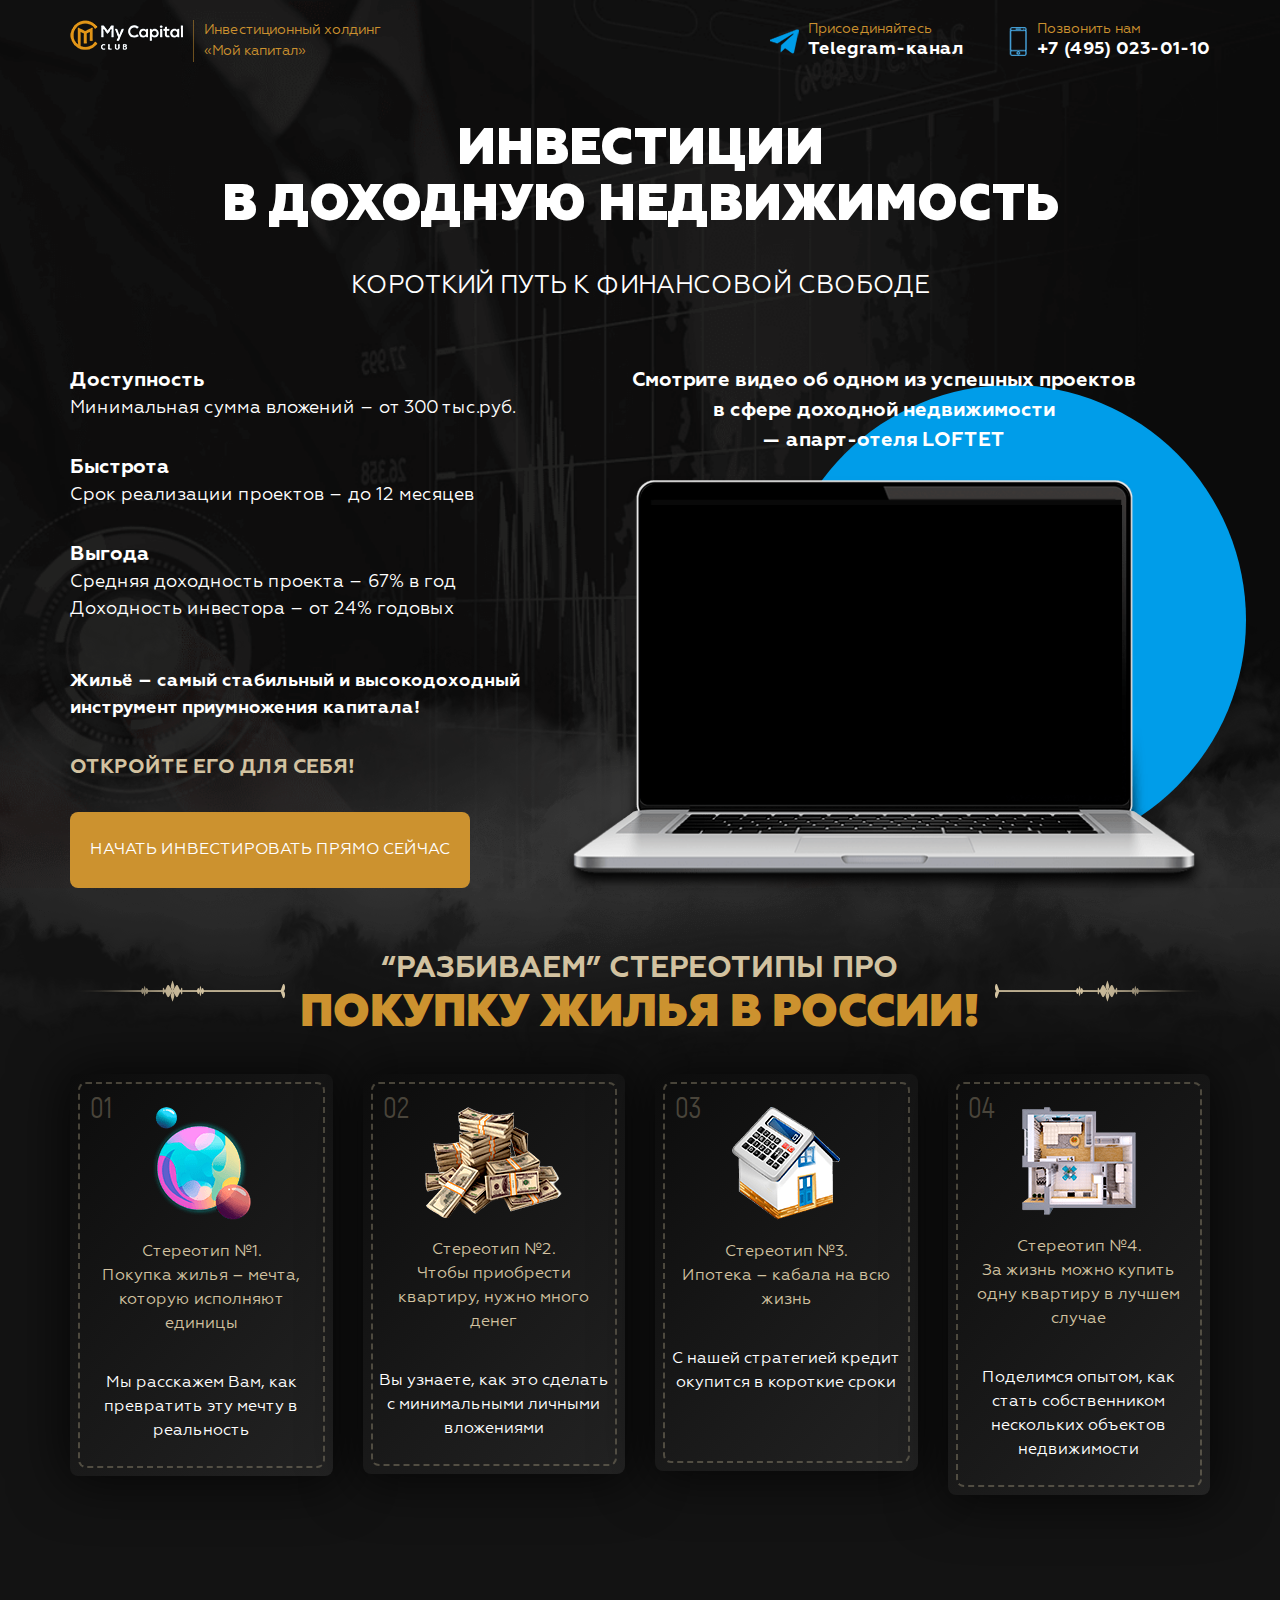
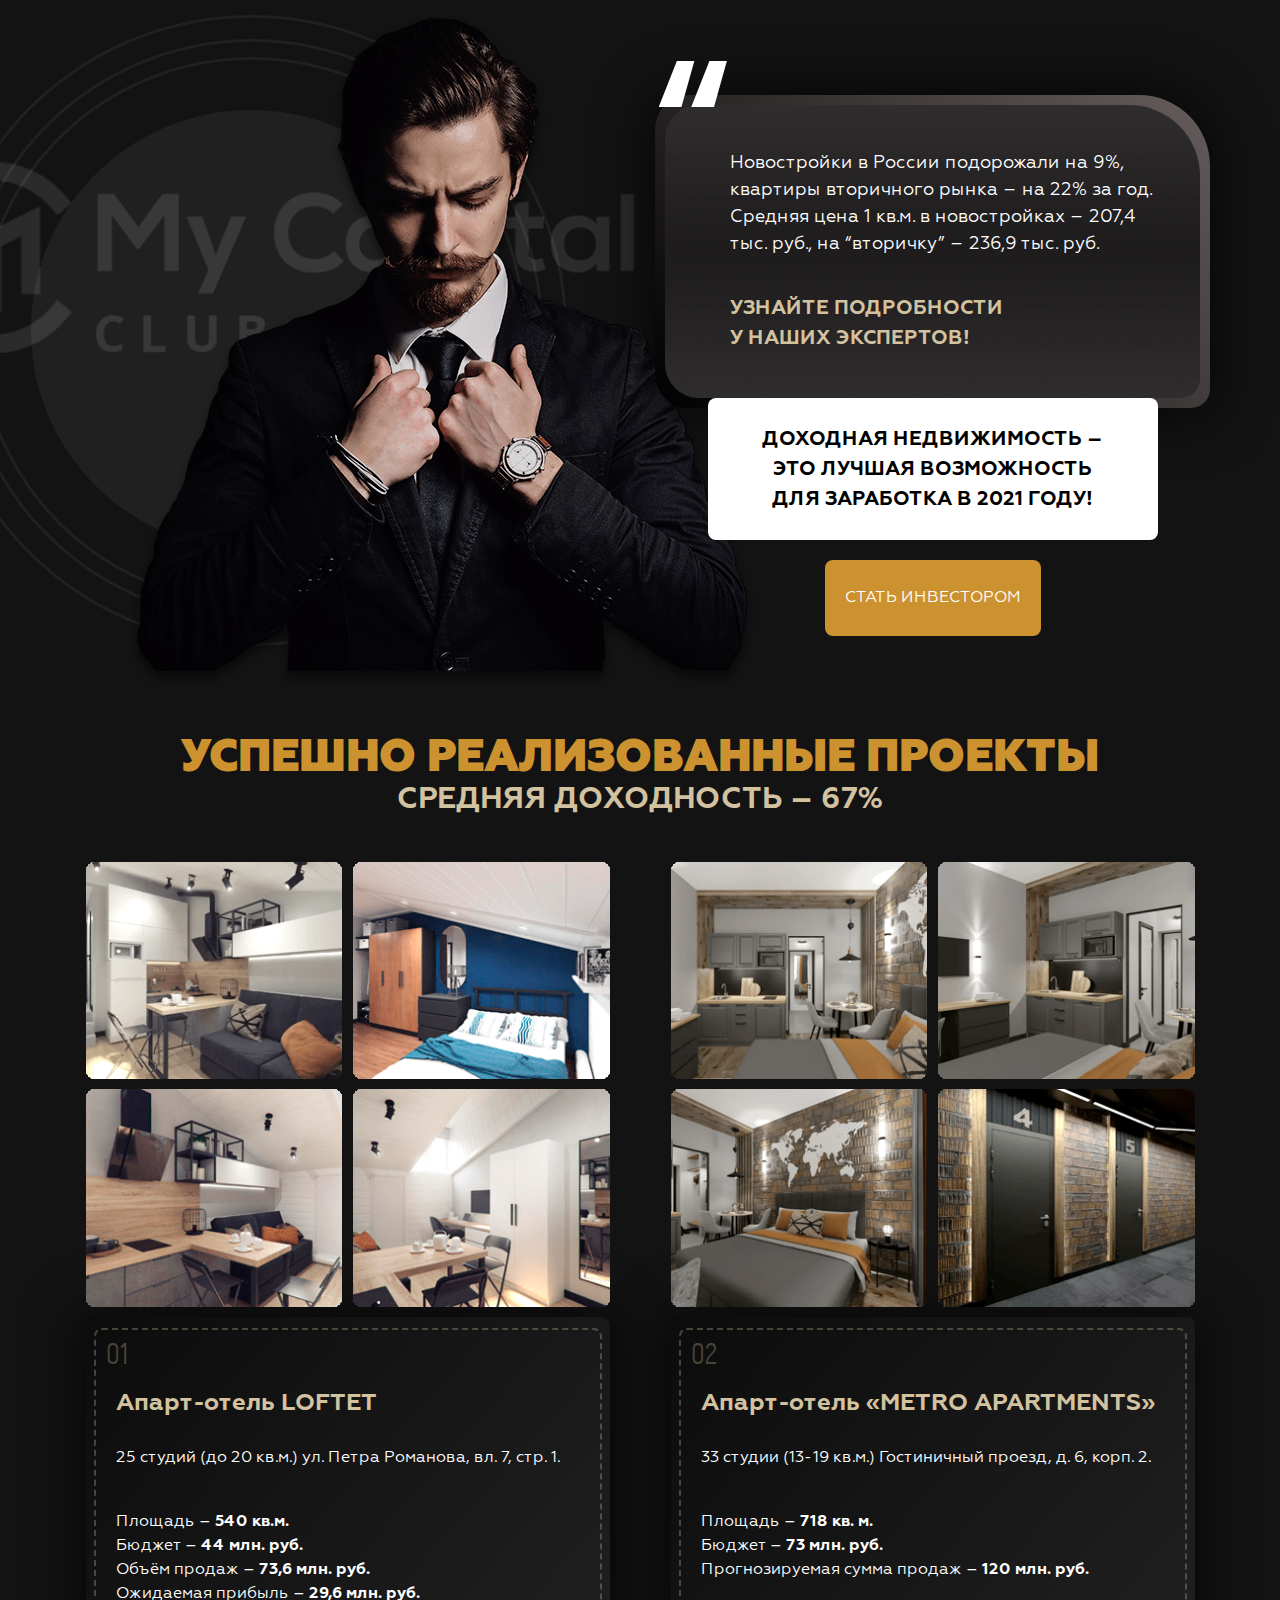
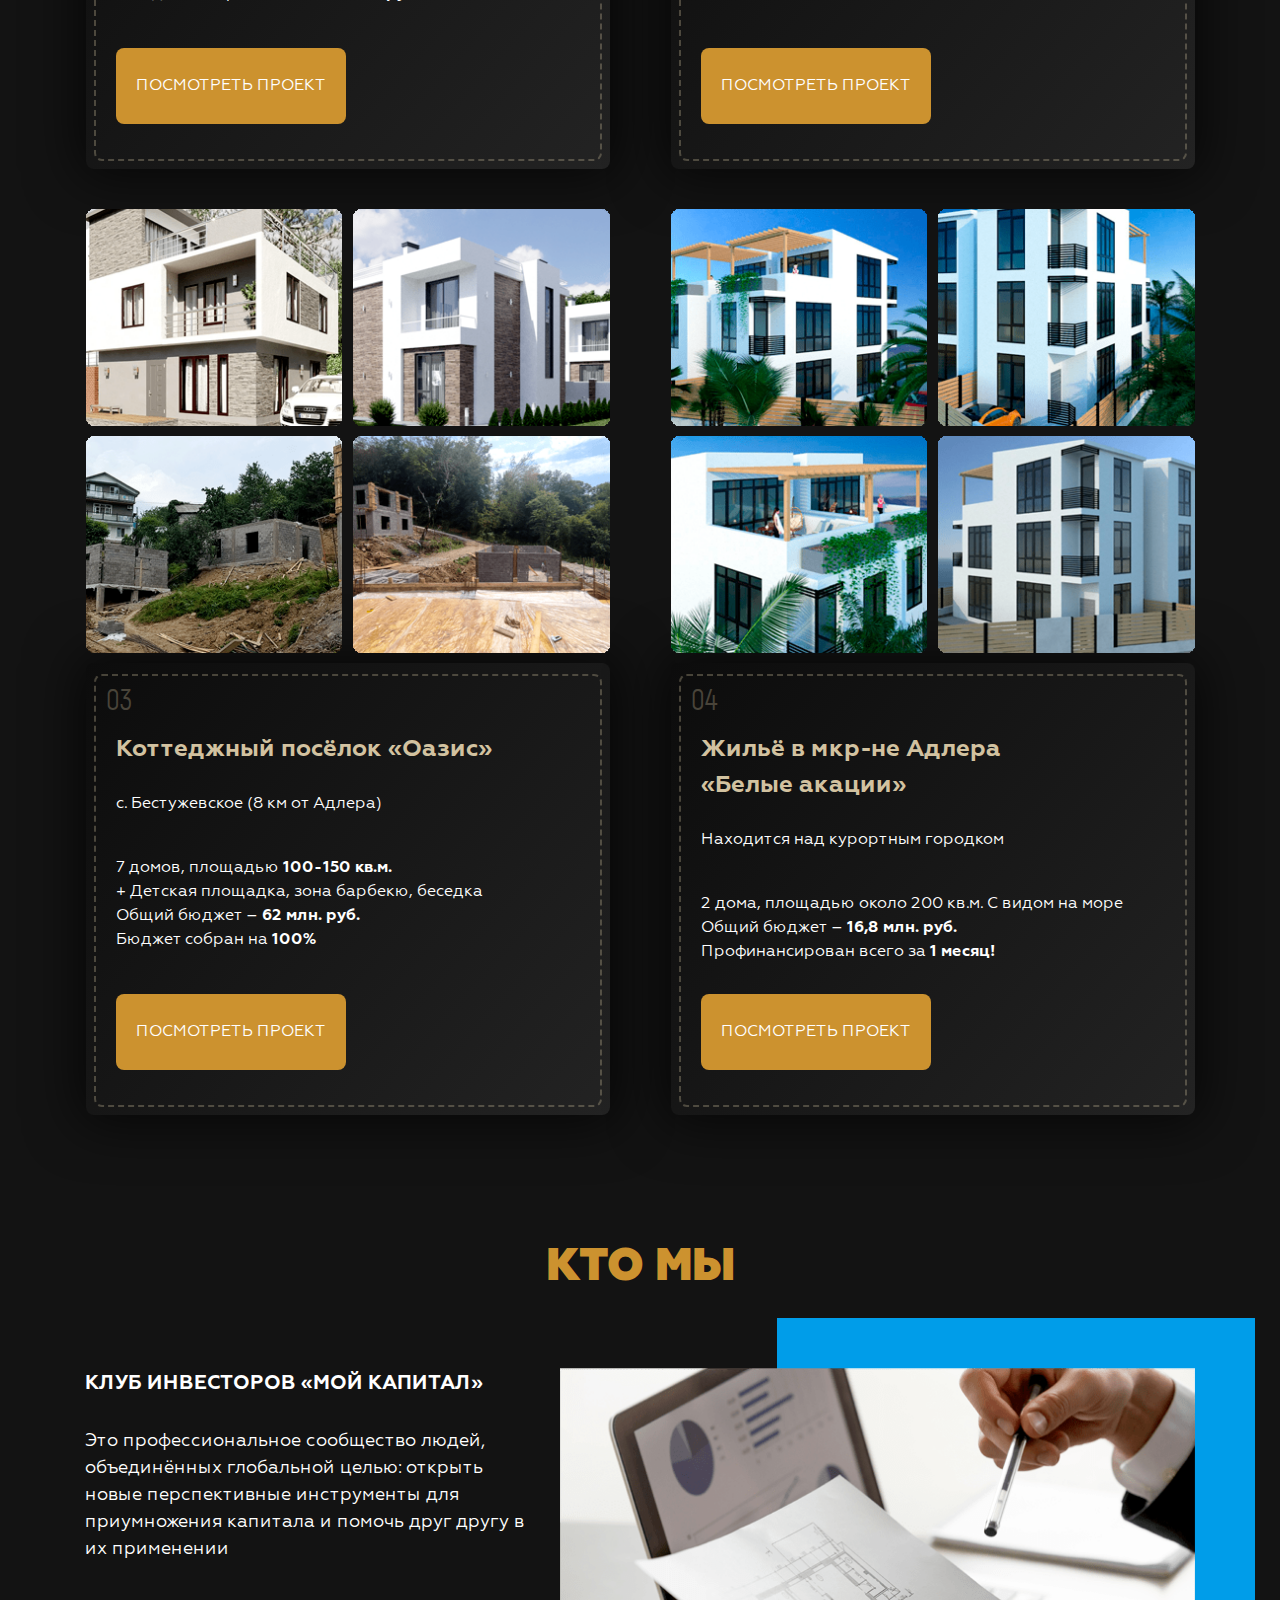
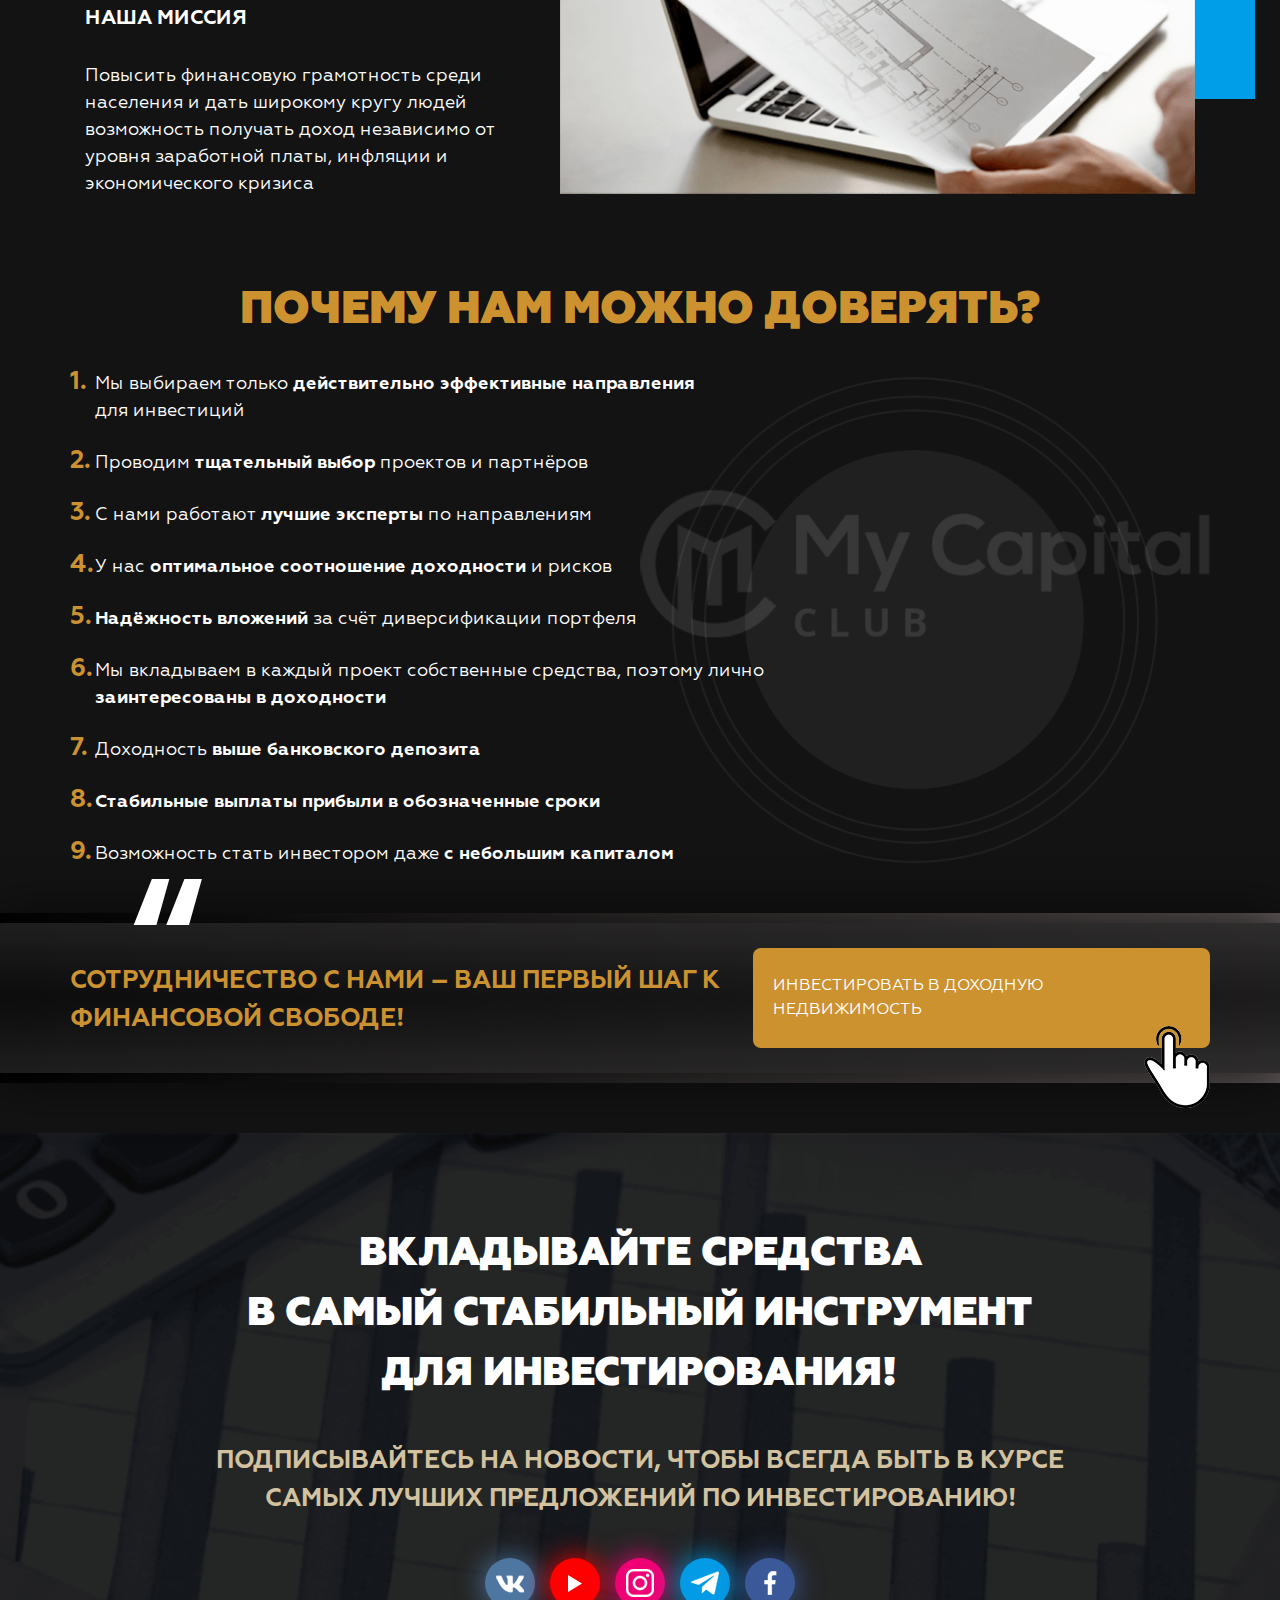
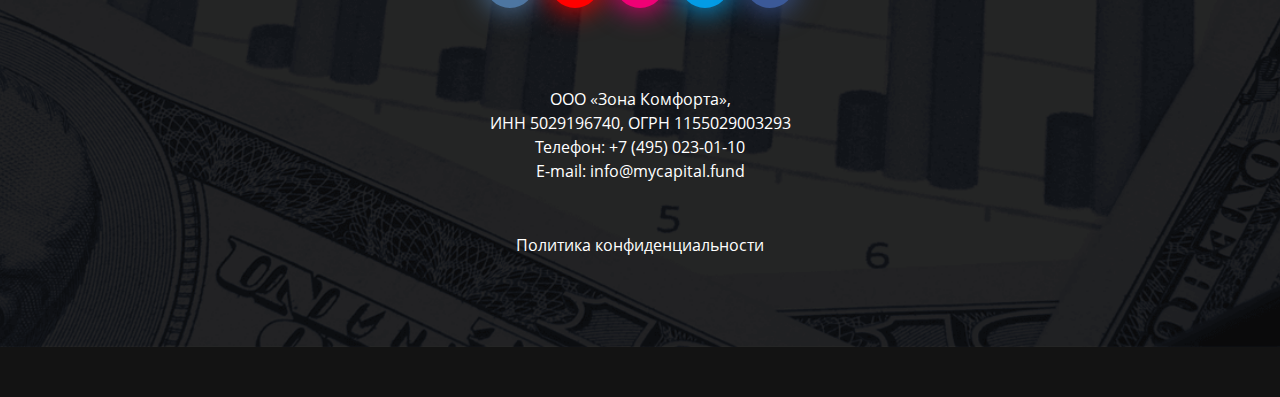
==== commit edf420f5: "Thank page is done" ====
--- a/index.html
+++ b/index.html
@@ -17,6 +17,11 @@
     <link rel="stylesheet" href="css/styles.min.css">
   </head>
   <body>
+    <!-- Yandex.Metrika counter -->
+    <script type="text/javascript">(function(m,e,t,r,i,k,a){m[i]=m[i]||function(){(m[i].a=m[i].a||[]).push(arguments)};m[i].l=1*new Date();k=e.createElement(t),a=e.getElementsByTagName(t)[0],k.async=1,k.src=r,a.parentNode.insertBefore(k,a)})(window, document, "script", "https://mc.yandex.ru/metrika/tag.js", "ym");ym(85427521, "init", {clickmap:true,trackLinks:true,accurateTrackBounce:true,webvisor:true});</script>
+    <noscript>
+      <div><img src="https://mc.yandex.ru/watch/85427521" style="position:absolute; left:-9999px;" alt=""></div>
+    </noscript><!-- /Yandex.Metrika counter -->
     <div class="wrapper">
       <section id="main">
         <header>
@@ -61,7 +66,7 @@
               <div class="button-wrapper"><a class="button" href="https://forms.amocrm.ru/mtvrvl">НАЧАТЬ ИНВЕСТИРОВАТЬ ПРЯМО СЕЙЧАС</a></div>
             </div>
             <div class="col-md-7">
-              <p class="main-video-text">Смотрите видео об одном из успешных проектов в сфере доходной недвижимости — апарт-отеля LOFTET</p>
+              <p class="main-video-text">Смотрите видео об одном из успешных проектов <br>в сфере доходной недвижимости <br>— апарт-отеля LOFTET</p>
               <div class="main-video-container">
                 <div class="video-wrapper video-wrapper-main"><img class="video-wrapper-laptop" src="img/images/laptop.png" alt="Ноутбук"/>
                   <iframe src="https://www.youtube.com/embed/0PAcNahk_UQ?modestbranding=0&amp;autoplay=1&amp;mute=1" allowfullscreen></iframe>
@@ -155,7 +160,7 @@
                       <li>Объём продаж – <span>73,6 млн. руб.</span></li>
                       <li>Ожидаемая прибыль – <span>29,6 млн. руб.</span></li>
                     </ul>
-                    <div class="button-wrapper"><a class="button button-project-info" href="https://loftet.mycapital.fund/">Посмотреть проект</a></div>
+                    <div class="button-wrapper"><a class="button button-project-info" href="https://loftet.mycapital.fund/" target="_blank">Посмотреть проект</a></div>
                   </div>
                 </div>
               </div>
@@ -174,7 +179,7 @@
                       <li>Бюджет –  <span>73 млн. руб.</span></li>
                       <li>Прогнозируемая сумма продаж –  <span>120 млн. руб.</span></li>
                     </ul>
-                    <div class="button-wrapper"><a class="button button-project-info" href="https://metroapp.mycapital.fund/">Посмотреть проект</a></div>
+                    <div class="button-wrapper"><a class="button button-project-info" href="https://metroapp.mycapital.fund/" target="_blank">Посмотреть проект</a></div>
                   </div>
                 </div>
               </div>
@@ -294,16 +299,16 @@
         </div>
       </footer>
     </div>
-    <script src="js/libs.min.js"></script>
-    <script src="js/scripts.js"></script>
     <div class="white-popup popup-modal mfp-hide" id="Oasis">
       <p class="modal-text">Страница проекта находится в разработке. Вы обязательно узнаете все подробности позже. А пока смотрите видео о реализации проекта</p>
       <div class="video-wrapper video-wrapper-modal">
-        <iframe class="modal-video" src="https://www.youtube.com/embed/C5XydcLDaYQ?modestbranding=0&amp;mute=1" allowfullscreen></iframe>
+        <iframe class="modal-video" src="https://www.youtube.com/embed/C5XydcLDaYQ?modestbranding=0&mute=1" allowfullscreen></iframe>
       </div>
     </div>
     <div class="white-popup popup-modal mfp-hide" id="WA">
       <p class="modal-text">Страница проекта находится в разработке. Вы обязательно узнаете все подробности позже</p>
     </div>
+    <script src="js/libs.min.js"></script>
+    <script src="js/scripts.js"></script>
   </body>
 </html>--- a/css/styles.min.css
+++ b/css/styles.min.css
@@ -5,4 +5,4 @@
  * Bootstrap v3.4.1 (https://getbootstrap.com/)
  * Copyright 2011-2019 Twitter, Inc.
  * Licensed under MIT (https://github.com/twbs/bootstrap/blob/master/LICENSE)
- *//*! normalize.css v3.0.3 | MIT License | github.com/necolas/normalize.css */html{font-family:sans-serif;-ms-text-size-adjust:100%;-webkit-text-size-adjust:100%}body{margin:0}article,aside,details,figcaption,figure,footer,header,hgroup,main,menu,nav,section,summary{display:block}audio,canvas,progress,video{display:inline-block;vertical-align:baseline}audio:not([controls]){display:none;height:0}[hidden],template{display:none}a{background-color:transparent}a:active,a:hover{outline:0}abbr[title]{border-bottom:none;text-decoration:underline;-webkit-text-decoration:underline dotted;-moz-text-decoration:underline dotted;text-decoration:underline dotted}b,strong{font-weight:bold}dfn{font-style:italic}h1{font-size:2em;margin:0.67em 0}mark{background:#ff0;color:#000}small{font-size:80%}sub,sup{font-size:75%;line-height:0;position:relative;vertical-align:baseline}sup{top:-0.5em}sub{bottom:-0.25em}img{border:0}svg:not(:root){overflow:hidden}figure{margin:1em 40px}hr{-webkit-box-sizing:content-box;-moz-box-sizing:content-box;box-sizing:content-box;height:0}pre{overflow:auto}code,kbd,pre,samp{font-family:monospace,monospace;font-size:1em}button,input,optgroup,select,textarea{color:inherit;font:inherit;margin:0}button{overflow:visible}button,select{text-transform:none}button,html input[type=button],input[type=reset],input[type=submit]{-webkit-appearance:button;cursor:pointer}button[disabled],html input[disabled]{cursor:default}button::-moz-focus-inner,input::-moz-focus-inner{border:0;padding:0}input{line-height:normal}input[type=checkbox],input[type=radio]{-webkit-box-sizing:border-box;-moz-box-sizing:border-box;box-sizing:border-box;padding:0}input[type=number]::-webkit-inner-spin-button,input[type=number]::-webkit-outer-spin-button{height:auto}input[type=search]{-webkit-appearance:textfield;-webkit-box-sizing:content-box;-moz-box-sizing:content-box;box-sizing:content-box}input[type=search]::-webkit-search-cancel-button,input[type=search]::-webkit-search-decoration{-webkit-appearance:none}fieldset{border:1px solid #c0c0c0;margin:0 2px;padding:0.35em 0.625em 0.75em}legend{border:0;padding:0}textarea{overflow:auto}optgroup{font-weight:bold}table{border-collapse:collapse;border-spacing:0}td,th{padding:0}*{-webkit-box-sizing:border-box;-moz-box-sizing:border-box;box-sizing:border-box}:after,:before{-webkit-box-sizing:border-box;-moz-box-sizing:border-box;box-sizing:border-box}html{font-size:10px;-webkit-tap-highlight-color:rgba(0,0,0,0)}body{font-family:"Helvetica Neue",Helvetica,Arial,sans-serif;font-size:14px;line-height:1.42857143;color:#333;background-color:#fff}button,input,select,textarea{font-family:inherit;font-size:inherit;line-height:inherit}a{color:#337ab7;text-decoration:none}a:focus,a:hover{color:#23527c;text-decoration:underline}a:focus{outline:5px auto -webkit-focus-ring-color;outline-offset:-2px}figure{margin:0}img{vertical-align:middle}.img-responsive{display:block;max-width:100%;height:auto}.img-rounded{-webkit-border-radius:6px;-moz-border-radius:6px;border-radius:6px}.img-thumbnail{padding:4px;line-height:1.42857143;background-color:#fff;border:1px solid #ddd;-webkit-border-radius:4px;-moz-border-radius:4px;border-radius:4px;-webkit-transition:all .2s ease-in-out;-o-transition:all .2s ease-in-out;-moz-transition:all .2s ease-in-out;transition:all .2s ease-in-out;display:inline-block;max-width:100%;height:auto}.img-circle{-webkit-border-radius:50%;-moz-border-radius:50%;border-radius:50%}hr{margin-top:20px;margin-bottom:20px;border:0;border-top:1px solid #eee}.sr-only{position:absolute;width:1px;height:1px;padding:0;margin:-1px;overflow:hidden;clip:rect(0,0,0,0);border:0}.sr-only-focusable:active,.sr-only-focusable:focus{position:static;width:auto;height:auto;margin:0;overflow:visible;clip:auto}[role=button]{cursor:pointer}.container{padding-right:15px;padding-left:15px;margin-right:auto;margin-left:auto}@media (min-width:768px){.container{width:750px}}@media (min-width:992px){.container{width:970px}}@media (min-width:1200px){.container{width:1170px}}.container-fluid{padding-right:15px;padding-left:15px;margin-right:auto;margin-left:auto}.row{margin-right:-15px;margin-left:-15px}.row-no-gutters{margin-right:0;margin-left:0}.row-no-gutters [class*=col-]{padding-right:0;padding-left:0}.col-lg-1,.col-lg-2,.col-lg-3,.col-lg-4,.col-lg-5,.col-lg-6,.col-lg-7,.col-lg-8,.col-lg-9,.col-lg-10,.col-lg-11,.col-lg-12,.col-md-1,.col-md-2,.col-md-3,.col-md-4,.col-md-5,.col-md-6,.col-md-7,.col-md-8,.col-md-9,.col-md-10,.col-md-11,.col-md-12,.col-sm-1,.col-sm-2,.col-sm-3,.col-sm-4,.col-sm-5,.col-sm-6,.col-sm-7,.col-sm-8,.col-sm-9,.col-sm-10,.col-sm-11,.col-sm-12,.col-xs-1,.col-xs-2,.col-xs-3,.col-xs-4,.col-xs-5,.col-xs-6,.col-xs-7,.col-xs-8,.col-xs-9,.col-xs-10,.col-xs-11,.col-xs-12{position:relative;min-height:1px;padding-right:15px;padding-left:15px}.col-xs-1,.col-xs-2,.col-xs-3,.col-xs-4,.col-xs-5,.col-xs-6,.col-xs-7,.col-xs-8,.col-xs-9,.col-xs-10,.col-xs-11,.col-xs-12{float:left}.col-xs-12{width:100%}.col-xs-11{width:91.66666667%}.col-xs-10{width:83.33333333%}.col-xs-9{width:75%}.col-xs-8{width:66.66666667%}.col-xs-7{width:58.33333333%}.col-xs-6{width:50%}.col-xs-5{width:41.66666667%}.col-xs-4{width:33.33333333%}.col-xs-3{width:25%}.col-xs-2{width:16.66666667%}.col-xs-1{width:8.33333333%}.col-xs-pull-12{right:100%}.col-xs-pull-11{right:91.66666667%}.col-xs-pull-10{right:83.33333333%}.col-xs-pull-9{right:75%}.col-xs-pull-8{right:66.66666667%}.col-xs-pull-7{right:58.33333333%}.col-xs-pull-6{right:50%}.col-xs-pull-5{right:41.66666667%}.col-xs-pull-4{right:33.33333333%}.col-xs-pull-3{right:25%}.col-xs-pull-2{right:16.66666667%}.col-xs-pull-1{right:8.33333333%}.col-xs-pull-0{right:auto}.col-xs-push-12{left:100%}.col-xs-push-11{left:91.66666667%}.col-xs-push-10{left:83.33333333%}.col-xs-push-9{left:75%}.col-xs-push-8{left:66.66666667%}.col-xs-push-7{left:58.33333333%}.col-xs-push-6{left:50%}.col-xs-push-5{left:41.66666667%}.col-xs-push-4{left:33.33333333%}.col-xs-push-3{left:25%}.col-xs-push-2{left:16.66666667%}.col-xs-push-1{left:8.33333333%}.col-xs-push-0{left:auto}.col-xs-offset-12{margin-left:100%}.col-xs-offset-11{margin-left:91.66666667%}.col-xs-offset-10{margin-left:83.33333333%}.col-xs-offset-9{margin-left:75%}.col-xs-offset-8{margin-left:66.66666667%}.col-xs-offset-7{margin-left:58.33333333%}.col-xs-offset-6{margin-left:50%}.col-xs-offset-5{margin-left:41.66666667%}.col-xs-offset-4{margin-left:33.33333333%}.col-xs-offset-3{margin-left:25%}.col-xs-offset-2{margin-left:16.66666667%}.col-xs-offset-1{margin-left:8.33333333%}.col-xs-offset-0{margin-left:0}@media (min-width:768px){.col-sm-1,.col-sm-2,.col-sm-3,.col-sm-4,.col-sm-5,.col-sm-6,.col-sm-7,.col-sm-8,.col-sm-9,.col-sm-10,.col-sm-11,.col-sm-12{float:left}.col-sm-12{width:100%}.col-sm-11{width:91.66666667%}.col-sm-10{width:83.33333333%}.col-sm-9{width:75%}.col-sm-8{width:66.66666667%}.col-sm-7{width:58.33333333%}.col-sm-6{width:50%}.col-sm-5{width:41.66666667%}.col-sm-4{width:33.33333333%}.col-sm-3{width:25%}.col-sm-2{width:16.66666667%}.col-sm-1{width:8.33333333%}.col-sm-pull-12{right:100%}.col-sm-pull-11{right:91.66666667%}.col-sm-pull-10{right:83.33333333%}.col-sm-pull-9{right:75%}.col-sm-pull-8{right:66.66666667%}.col-sm-pull-7{right:58.33333333%}.col-sm-pull-6{right:50%}.col-sm-pull-5{right:41.66666667%}.col-sm-pull-4{right:33.33333333%}.col-sm-pull-3{right:25%}.col-sm-pull-2{right:16.66666667%}.col-sm-pull-1{right:8.33333333%}.col-sm-pull-0{right:auto}.col-sm-push-12{left:100%}.col-sm-push-11{left:91.66666667%}.col-sm-push-10{left:83.33333333%}.col-sm-push-9{left:75%}.col-sm-push-8{left:66.66666667%}.col-sm-push-7{left:58.33333333%}.col-sm-push-6{left:50%}.col-sm-push-5{left:41.66666667%}.col-sm-push-4{left:33.33333333%}.col-sm-push-3{left:25%}.col-sm-push-2{left:16.66666667%}.col-sm-push-1{left:8.33333333%}.col-sm-push-0{left:auto}.col-sm-offset-12{margin-left:100%}.col-sm-offset-11{margin-left:91.66666667%}.col-sm-offset-10{margin-left:83.33333333%}.col-sm-offset-9{margin-left:75%}.col-sm-offset-8{margin-left:66.66666667%}.col-sm-offset-7{margin-left:58.33333333%}.col-sm-offset-6{margin-left:50%}.col-sm-offset-5{margin-left:41.66666667%}.col-sm-offset-4{margin-left:33.33333333%}.col-sm-offset-3{margin-left:25%}.col-sm-offset-2{margin-left:16.66666667%}.col-sm-offset-1{margin-left:8.33333333%}.col-sm-offset-0{margin-left:0}}@media (min-width:992px){.col-md-1,.col-md-2,.col-md-3,.col-md-4,.col-md-5,.col-md-6,.col-md-7,.col-md-8,.col-md-9,.col-md-10,.col-md-11,.col-md-12{float:left}.col-md-12{width:100%}.col-md-11{width:91.66666667%}.col-md-10{width:83.33333333%}.col-md-9{width:75%}.col-md-8{width:66.66666667%}.col-md-7{width:58.33333333%}.col-md-6{width:50%}.col-md-5{width:41.66666667%}.col-md-4{width:33.33333333%}.col-md-3{width:25%}.col-md-2{width:16.66666667%}.col-md-1{width:8.33333333%}.col-md-pull-12{right:100%}.col-md-pull-11{right:91.66666667%}.col-md-pull-10{right:83.33333333%}.col-md-pull-9{right:75%}.col-md-pull-8{right:66.66666667%}.col-md-pull-7{right:58.33333333%}.col-md-pull-6{right:50%}.col-md-pull-5{right:41.66666667%}.col-md-pull-4{right:33.33333333%}.col-md-pull-3{right:25%}.col-md-pull-2{right:16.66666667%}.col-md-pull-1{right:8.33333333%}.col-md-pull-0{right:auto}.col-md-push-12{left:100%}.col-md-push-11{left:91.66666667%}.col-md-push-10{left:83.33333333%}.col-md-push-9{left:75%}.col-md-push-8{left:66.66666667%}.col-md-push-7{left:58.33333333%}.col-md-push-6{left:50%}.col-md-push-5{left:41.66666667%}.col-md-push-4{left:33.33333333%}.col-md-push-3{left:25%}.col-md-push-2{left:16.66666667%}.col-md-push-1{left:8.33333333%}.col-md-push-0{left:auto}.col-md-offset-12{margin-left:100%}.col-md-offset-11{margin-left:91.66666667%}.col-md-offset-10{margin-left:83.33333333%}.col-md-offset-9{margin-left:75%}.col-md-offset-8{margin-left:66.66666667%}.col-md-offset-7{margin-left:58.33333333%}.col-md-offset-6{margin-left:50%}.col-md-offset-5{margin-left:41.66666667%}.col-md-offset-4{margin-left:33.33333333%}.col-md-offset-3{margin-left:25%}.col-md-offset-2{margin-left:16.66666667%}.col-md-offset-1{margin-left:8.33333333%}.col-md-offset-0{margin-left:0}}@media (min-width:1200px){.col-lg-1,.col-lg-2,.col-lg-3,.col-lg-4,.col-lg-5,.col-lg-6,.col-lg-7,.col-lg-8,.col-lg-9,.col-lg-10,.col-lg-11,.col-lg-12{float:left}.col-lg-12{width:100%}.col-lg-11{width:91.66666667%}.col-lg-10{width:83.33333333%}.col-lg-9{width:75%}.col-lg-8{width:66.66666667%}.col-lg-7{width:58.33333333%}.col-lg-6{width:50%}.col-lg-5{width:41.66666667%}.col-lg-4{width:33.33333333%}.col-lg-3{width:25%}.col-lg-2{width:16.66666667%}.col-lg-1{width:8.33333333%}.col-lg-pull-12{right:100%}.col-lg-pull-11{right:91.66666667%}.col-lg-pull-10{right:83.33333333%}.col-lg-pull-9{right:75%}.col-lg-pull-8{right:66.66666667%}.col-lg-pull-7{right:58.33333333%}.col-lg-pull-6{right:50%}.col-lg-pull-5{right:41.66666667%}.col-lg-pull-4{right:33.33333333%}.col-lg-pull-3{right:25%}.col-lg-pull-2{right:16.66666667%}.col-lg-pull-1{right:8.33333333%}.col-lg-pull-0{right:auto}.col-lg-push-12{left:100%}.col-lg-push-11{left:91.66666667%}.col-lg-push-10{left:83.33333333%}.col-lg-push-9{left:75%}.col-lg-push-8{left:66.66666667%}.col-lg-push-7{left:58.33333333%}.col-lg-push-6{left:50%}.col-lg-push-5{left:41.66666667%}.col-lg-push-4{left:33.33333333%}.col-lg-push-3{left:25%}.col-lg-push-2{left:16.66666667%}.col-lg-push-1{left:8.33333333%}.col-lg-push-0{left:auto}.col-lg-offset-12{margin-left:100%}.col-lg-offset-11{margin-left:91.66666667%}.col-lg-offset-10{margin-left:83.33333333%}.col-lg-offset-9{margin-left:75%}.col-lg-offset-8{margin-left:66.66666667%}.col-lg-offset-7{margin-left:58.33333333%}.col-lg-offset-6{margin-left:50%}.col-lg-offset-5{margin-left:41.66666667%}.col-lg-offset-4{margin-left:33.33333333%}.col-lg-offset-3{margin-left:25%}.col-lg-offset-2{margin-left:16.66666667%}.col-lg-offset-1{margin-left:8.33333333%}.col-lg-offset-0{margin-left:0}}.clearfix:after,.clearfix:before,.container-fluid:after,.container-fluid:before,.container:after,.container:before,.row:after,.row:before{display:table;content:" "}.clearfix:after,.container-fluid:after,.container:after,.row:after{clear:both}.center-block{display:block;margin-right:auto;margin-left:auto}.pull-right{float:right!important}.pull-left{float:left!important}.hide{display:none!important}.show{display:block!important}.invisible{visibility:hidden}.text-hide{font:0/0 a;color:transparent;text-shadow:none;background-color:transparent;border:0}.hidden{display:none!important}.affix{position:fixed}.mfp-bg{top:0;left:0;width:100%;height:100%;z-index:1042;overflow:hidden;position:fixed;background:#0b0b0b;opacity:0.8}.mfp-wrap{top:0;left:0;width:100%;height:100%;z-index:1043;position:fixed;outline:none!important;-webkit-backface-visibility:hidden}.mfp-container{text-align:center;position:absolute;width:100%;height:100%;left:0;top:0;padding:0 8px;-webkit-box-sizing:border-box;-moz-box-sizing:border-box;box-sizing:border-box}.mfp-container:before{content:'';display:inline-block;height:100%;vertical-align:middle}.mfp-align-top .mfp-container:before{display:none}.mfp-content{position:relative;display:inline-block;vertical-align:middle;margin:0 auto;text-align:left;z-index:1045}.mfp-ajax-holder .mfp-content,.mfp-inline-holder .mfp-content{width:100%;cursor:auto}.mfp-ajax-cur{cursor:progress}.mfp-zoom-out-cur,.mfp-zoom-out-cur .mfp-image-holder .mfp-close{cursor:-moz-zoom-out;cursor:-webkit-zoom-out;cursor:zoom-out}.mfp-zoom{cursor:pointer;cursor:-webkit-zoom-in;cursor:-moz-zoom-in;cursor:zoom-in}.mfp-auto-cursor .mfp-content{cursor:auto}.mfp-arrow,.mfp-close,.mfp-counter,.mfp-preloader{-webkit-user-select:none;-moz-user-select:none;-ms-user-select:none;user-select:none}.mfp-loading.mfp-figure{display:none}.mfp-hide{display:none!important}.mfp-preloader{color:#CCC;position:absolute;top:50%;width:auto;text-align:center;margin-top:-0.8em;left:8px;right:8px;z-index:1044}.mfp-preloader a{color:#CCC}.mfp-preloader a:hover{color:#FFF}.mfp-s-ready .mfp-preloader{display:none}.mfp-s-error .mfp-content{display:none}button.mfp-arrow,button.mfp-close{overflow:visible;cursor:pointer;background:transparent;border:0;-webkit-appearance:none;display:block;outline:none;padding:0;z-index:1046;-webkit-box-shadow:none;-moz-box-shadow:none;box-shadow:none;-ms-touch-action:manipulation;touch-action:manipulation}button::-moz-focus-inner{padding:0;border:0}.mfp-close{width:44px;height:44px;line-height:44px;position:absolute;right:0;top:0;text-decoration:none;text-align:center;opacity:0.65;padding:0 0 18px 10px;color:#FFF;font-style:normal;font-size:28px;font-family:Arial,Baskerville,monospace}.mfp-close:focus,.mfp-close:hover{opacity:1}.mfp-close:active{top:1px}.mfp-close-btn-in .mfp-close{color:#333}.mfp-iframe-holder .mfp-close,.mfp-image-holder .mfp-close{color:#FFF;right:-6px;text-align:right;padding-right:6px;width:100%}.mfp-counter{position:absolute;top:0;right:0;color:#CCC;font-size:12px;line-height:18px;white-space:nowrap}.mfp-arrow{position:absolute;opacity:0.65;margin:0;top:50%;margin-top:-55px;padding:0;width:90px;height:110px;-webkit-tap-highlight-color:transparent}.mfp-arrow:active{margin-top:-54px}.mfp-arrow:focus,.mfp-arrow:hover{opacity:1}.mfp-arrow:after,.mfp-arrow:before{content:'';display:block;width:0;height:0;position:absolute;left:0;top:0;margin-top:35px;margin-left:35px;border:medium inset transparent}.mfp-arrow:after{border-top-width:13px;border-bottom-width:13px;top:8px}.mfp-arrow:before{border-top-width:21px;border-bottom-width:21px;opacity:0.7}.mfp-arrow-left{left:0}.mfp-arrow-left:after{border-right:17px solid #FFF;margin-left:31px}.mfp-arrow-left:before{margin-left:25px;border-right:27px solid #3F3F3F}.mfp-arrow-right{right:0}.mfp-arrow-right:after{border-left:17px solid #FFF;margin-left:39px}.mfp-arrow-right:before{border-left:27px solid #3F3F3F}.mfp-iframe-holder{padding-top:40px;padding-bottom:40px}.mfp-iframe-holder .mfp-content{line-height:0;width:100%;max-width:900px}.mfp-iframe-holder .mfp-close{top:-40px}.mfp-iframe-scaler{width:100%;height:0;overflow:hidden;padding-top:56.25%}.mfp-iframe-scaler iframe{position:absolute;display:block;top:0;left:0;width:100%;height:100%;-webkit-box-shadow:0 0 8px rgba(0,0,0,0.6);-moz-box-shadow:0 0 8px rgba(0,0,0,0.6);box-shadow:0 0 8px rgba(0,0,0,0.6);background:#000}img.mfp-img{width:auto;max-width:100%;height:auto;display:block;line-height:0;-webkit-box-sizing:border-box;-moz-box-sizing:border-box;box-sizing:border-box;padding:40px 0 40px;margin:0 auto}.mfp-figure{line-height:0}.mfp-figure:after{content:'';position:absolute;left:0;top:40px;bottom:40px;display:block;right:0;width:auto;height:auto;z-index:-1;-webkit-box-shadow:0 0 8px rgba(0,0,0,0.6);-moz-box-shadow:0 0 8px rgba(0,0,0,0.6);box-shadow:0 0 8px rgba(0,0,0,0.6);background:#444}.mfp-figure small{color:#BDBDBD;display:block;font-size:12px;line-height:14px}.mfp-figure figure{margin:0}.mfp-bottom-bar{margin-top:-36px;position:absolute;top:100%;left:0;width:100%;cursor:auto}.mfp-title{text-align:left;line-height:18px;color:#F3F3F3;word-wrap:break-word;padding-right:36px}.mfp-image-holder .mfp-content{max-width:100%}.mfp-gallery .mfp-image-holder .mfp-figure{cursor:pointer}@media screen and (max-height:300px),screen and (max-width:800px) and (orientation:landscape){.mfp-img-mobile .mfp-image-holder{padding-left:0;padding-right:0}.mfp-img-mobile img.mfp-img{padding:0}.mfp-img-mobile .mfp-figure:after{top:0;bottom:0}.mfp-img-mobile .mfp-figure small{display:inline;margin-left:5px}.mfp-img-mobile .mfp-bottom-bar{background:rgba(0,0,0,0.6);bottom:0;margin:0;top:auto;padding:3px 5px;position:fixed;-webkit-box-sizing:border-box;-moz-box-sizing:border-box;box-sizing:border-box}.mfp-img-mobile .mfp-bottom-bar:empty{padding:0}.mfp-img-mobile .mfp-counter{right:5px;top:3px}.mfp-img-mobile .mfp-close{top:0;right:0;width:35px;height:35px;line-height:35px;background:rgba(0,0,0,0.6);position:fixed;text-align:center;padding:0}}@media (max-width:900px){.mfp-arrow{-webkit-transform:scale(0.75);-moz-transform:scale(0.75);-ms-transform:scale(0.75);-o-transform:scale(0.75);transform:scale(0.75)}.mfp-arrow-left{-webkit-transform-origin:0;-moz-transform-origin:0;-ms-transform-origin:0;-o-transform-origin:0;transform-origin:0}.mfp-arrow-right{-webkit-transform-origin:100%;-moz-transform-origin:100%;-ms-transform-origin:100%;-o-transform-origin:100%;transform-origin:100%}.mfp-container{padding-left:6px;padding-right:6px}}*{margin:0;padding:0;outline:none}body{font-size:18px;font-family:'Geometria',sans-serif;font-weight:normal;color:#fff;background-color:#131313;line-height:1.5}.wrapper{overflow:hidden}.content{position:relative;z-index:60}a{color:#000}a:focus{outline:0;text-decoration:none}a:hover{text-decoration:none}h1,h2,h3,h4,h5,h6{font-weight:normal;margin:0}button{border:none}footer,header,section{width:100%;display:block}.button{display:inline-block;width:auto;padding:26px 20px;-webkit-border-radius:8px;-moz-border-radius:8px;border-radius:8px;font-size:16px;text-transform:uppercase;color:#fff;background-color:#cc922f;position:relative;z-index:32;-webkit-transition:all 0.3s ease;-o-transition:all 0.3s ease;-moz-transition:all 0.3s ease;transition:all 0.3s ease}.button-wrapper-center{text-align:center}.button:focus{color:#fff;text-decoration:none}.button:hover{color:#fff;background-color:#a37526;text-decoration:none}@media screen and (max-width:1199px){.button{font-size:15px}}@media screen and (max-width:386px){.button{padding:17px 20px;text-align:center}}.general-title{text-align:center;text-transform:uppercase;margin-bottom:40px;font-size:45px;font-weight:900;color:#cc922f;line-height:43px;position:relative;z-index:40}.general-title span{display:block;font-size:30px;font-weight:bold;color:#d2c2a0}@media screen and (max-width:991px){.general-title{font-size:34px}.general-title span{font-size:24px}}@media screen and (max-width:560px){.general-title{font-size:28px;line-height:1.1;margin-bottom:30px}.general-title span{font-size:22px}}@media screen and (max-width:386px){.general-title{font-size:26px}.general-title span{font-size:20px}}@media screen and (max-width:991px){br{display:none}}header{overflow:hidden;padding:20px 0;margin-bottom:40px}@media screen and (min-width:2295px){header{margin-bottom:120px}}@media screen and (max-width:991px){header{margin-bottom:20px;text-align:center}}@media screen and (max-width:767px){header{padding:15px 0}}@media screen and (max-width:560px){header{text-align:left;margin-bottom:10px}}@media screen and (max-width:560px){.header-nav{position:fixed;width:300px;height:100%;background-color:#131313;padding:20px;z-index:190;top:0;left:-100%;-webkit-transition:all 0.3s ease;-o-transition:all 0.3s ease;-moz-transition:all 0.3s ease;transition:all 0.3s ease}}@media screen and (max-width:386px){.header-nav{width:100%}}.logo{float:left;overflow:hidden}.logo-link{float:left}.logo-text{border-left:1px solid rgba(204,146,47,0.5);margin-left:10px;padding-left:10px;color:#cc922f;font-size:14px;float:left;text-align:left}@media screen and (max-width:991px){.logo-text{width:100%;max-width:193px}}.logo.logo-mobile{display:none;position:relative;z-index:200}@media screen and (max-width:560px){.logo.logo-mobile{display:block}}@media screen and (max-width:991px){.logo{float:none;display:inline-block;margin:0 auto 5px}}@media screen and (max-width:560px){.logo{width:160px}.logo-text{margin:10px 0 0;padding:5px 0 0;border-left:0;border-top:1px solid rgba(204,146,47,0.5);font-size:12px}}.contacts{float:right;text-align:right;line-height:1.315}@media screen and (max-width:991px){.contacts{float:none;text-align:center;line-height:1.1}}@media screen and (max-width:560px){.contacts{margin-top:15px;text-align:left}}.contact{text-align:left;background-repeat:no-repeat;background-position:center left;display:inline-block}.contact.contact-tg{padding-left:38px;background-image:url("../img/icons/tg.png")}.contact.contact-phone{padding-left:28px;background-image:url("../img/icons/tube.png");margin-left:40px}@media screen and (max-width:991px){.contact.contact-phone{margin-left:5px}}.contact-text{color:#cc922f;font-size:14px;font-weight:normal}.contact-link{display:block;font-size:18px;font-weight:bold;color:#fff}.contact-link:active{color:#fff;text-decoration:none}.contact-link:hover{color:#fff;text-decoration:underline}@media screen and (max-width:560px){.contact.contact-phone{padding-left:38px;margin:15px 0 0;background-position:center left 5px}.contact-text{font-size:12px}.contact-link{font-size:16px}}.mobile-menu{display:none;position:absolute;width:30px;height:25px;padding:5px;top:20px;right:40px;cursor:pointer;z-index:300}.mobile-menu-line{width:100%;height:3px;background-color:#cc922f;position:absolute;-webkit-transition:all 0.4s ease;-o-transition:all 0.4s ease;-moz-transition:all 0.4s ease;transition:all 0.4s ease}.mobile-menu-line-1{top:0}.mobile-menu-line-1.switched{-webkit-transform:rotate(45deg);-moz-transform:rotate(45deg);-ms-transform:rotate(45deg);-o-transform:rotate(45deg);transform:rotate(45deg);top:13px;right:0;left:0;width:42px}.mobile-menu-line-2{height:2px;top:-webkit-calc(50% - 1px);top:-moz-calc(50% - 1px);top:calc(50% - 1px)}.mobile-menu-line-2.switched{opacity:0}.mobile-menu-line-3{bottom:0}.mobile-menu-line-3.switched{-webkit-transform:rotate(-45deg);-moz-transform:rotate(-45deg);-ms-transform:rotate(-45deg);-o-transform:rotate(-45deg);transform:rotate(-45deg);top:13px;left:0;right:0;width:42px}@media screen and (max-width:560px){.mobile-menu{display:block}}.nav-active{left:0!important}#main{padding:0;background-image:url("../img/backs/main.png");background-repeat:no-repeat;background-position:center;-webkit-background-size:cover;-moz-background-size:cover;-o-background-size:cover;background-size:cover;position:relative}.main-clouds{position:absolute;z-index:0;width:auto;bottom:-210px;left:0;right:0;margin:0 auto}.main-title{font-size:50px;font-weight:900;text-transform:uppercase;text-align:center;line-height:56px}@media screen and (max-width:991px){.main-title{font-size:40px}}@media screen and (max-width:560px){.main-title{font-size:32px;line-height:1.1}}@media screen and (max-width:386px){.main-title{font-size:28px}}.main-title span{display:block}.main-subtitle{font-size:25px;margin:25px 0 50px;text-transform:uppercase;text-align:center;line-height:56px}@media screen and (max-width:560px){.main-subtitle{line-height:1.1;font-size:22px;margin:30px 0 40px}}.main-list{list-style:none;margin-bottom:45px}@media screen and (max-width:560px){.main-list{margin-bottom:30px}}.main-list li{margin-bottom:30px}@media screen and (max-width:560px){.main-list li{margin-bottom:15px}}.main-list li span{display:block;font-size:20px;font-weight:bold}.main-text{font-size:18px;font-weight:bold}.main-cta{font-size:20px;font-weight:bold;text-transform:uppercase;color:#d2c2a0;margin:30px 0}.main-video-text{font-size:20px;font-weight:bold;width:100%;max-width:520px;text-align:center;margin:0 auto 20px;position:relative;z-index:40}@media screen and (max-width:991px){.main-video-text{margin-top:40px}}.main-video-container{position:relative;z-index:30;margin:0}@media screen and (max-width:991px){.main-video-container{text-align:center;margin-bottom:40px}}@media screen and (max-width:386px){.main-video-container{margin-bottom:70px}}.main-video-container:before{content:'';display:block;position:absolute;top:-90px;right:-36px;-webkit-border-radius:50%;-moz-border-radius:50%;border-radius:50%;width:470px;height:470px;background-color:#009de9}@media screen and (max-width:560px){.main-video-container:before{width:300px;height:300px;top:-50px}}@media screen and (max-width:386px){.main-video-container:before{width:180px;height:180px;top:-30px}}.video-wrapper{margin:0 auto;position:relative;width:100%;top:0}.video-wrapper:before{content:'';height:0;padding-top:56.25%;display:block}.video-wrapper:after{content:'';display:block;position:absolute;top:0;left:0;right:0;width:100%;height:100px}.video-wrapper iframe{position:absolute;width:73%;height:79%;display:block;background-color:#000;-webkit-border-radius:0;-moz-border-radius:0;border-radius:0;border:0;top:30px;left:0;right:0;bottom:0;cursor:pointer;margin:0 auto}@media screen and (max-width:386px){.video-wrapper iframe{top:15px;width:94%;height:105%}}.video-wrapper-laptop{position:absolute;top:0;left:0;right:0;width:100%}@media screen and (max-width:386px){.video-wrapper-laptop{left:-15%;width:130%}}#cliches{padding:60px 0}@media screen and (max-width:991px){#cliches{padding:60px 0 30px}}@media screen and (max-width:560px){#cliches{padding:40px 0 20px}}.general-title-cliches{padding:0 210px;background-image:url("../img/icons/title-img-1.png"),url("../img/icons/title-img-2.png");background-repeat:no-repeat,no-repeat;background-position:left center,right center}@media screen and (max-width:991px){.general-title-cliches{padding:0 100px;-webkit-background-size:90px auto;-moz-background-size:90px auto;-o-background-size:90px auto;background-size:90px auto}}@media screen and (max-width:767px){.general-title-cliches{padding:0;width:120%;left:-10%}}@media screen and (max-width:386px){.general-title-cliches{width:100%;left:0;background-image:none}}.cliche{-webkit-border-radius:8px;-moz-border-radius:8px;border-radius:8px;background-color:transparent;border:2px dashed rgba(210,194,160,0.3);padding:23px 5px;position:relative;text-align:center;min-height:381px}.cliche-wrapper{-webkit-border-radius:8px;-moz-border-radius:8px;border-radius:8px;padding:8px;background-color:#232323;background-image:-webkit-linear-gradient(138deg,#232323 0%,#0c0c0c 100%);background-image:-moz-linear-gradient(138deg,#232323 0%,#0c0c0c 100%);background-image:-o-linear-gradient(138deg,#232323 0%,#0c0c0c 100%);background-image:linear-gradient(-48deg,#232323 0%,#0c0c0c 100%);-webkit-box-shadow:0px 1px 53.1px 5.9px rgba(0,0,0,0.68);-moz-box-shadow:0px 1px 53.1px 5.9px rgba(0,0,0,0.68);box-shadow:0px 1px 53.1px 5.9px rgba(0,0,0,0.68);width:100%;max-width:286px;margin:0 auto}@media screen and (max-width:991px){.cliche-wrapper{margin-bottom:30px}}@media screen and (max-width:560px){.cliche-wrapper{margin-bottom:20px}}@media screen and (max-width:1199px){.cliche{min-height:429px}}@media screen and (max-width:991px){.cliche{min-height:1px}}.cliche-title{position:absolute;font-family:'Akrobat',sans-serif;font-size:30px;text-transform:uppercase;color:#d2c2a0;opacity:0.3;top:0;left:10px}.cliche-img{display:block;margin:0 auto 20px}.cliche-text{font-size:16px}.cliche-text span{display:block;margin-bottom:35px;color:#d2c2a0}@media screen and (max-width:560px){.cliche-text span{margin-bottom:20px}}#details{padding:60px 0 100px}@media screen and (max-width:560px){#details{padding:40px 0 140px}}@media screen and (max-width:386px){#details{padding:40px 0 100px}}.details-info{-webkit-border-radius:34px 71px 19px 34px;-moz-border-radius:34px 71px 19px 34px;border-radius:34px 71px 19px 34px;padding:45px 25px 45px 65px;background-color:#665d5d;background-image:url("../img/backs/why-cta.png");background-repeat:no-repeat;background-position:center;-webkit-background-size:100% 100%;-moz-background-size:100% 100%;-o-background-size:100% 100%;background-size:100% 100%}.details-info-wrapper{margin-top:80px;position:relative;-webkit-border-radius:34px 71px 19px 34px;-moz-border-radius:34px 71px 19px 34px;border-radius:34px 71px 19px 34px;-webkit-box-shadow:0px 1px 53.1px 5.9px rgba(0,0,0,0.68);-moz-box-shadow:0px 1px 53.1px 5.9px rgba(0,0,0,0.68);box-shadow:0px 1px 53.1px 5.9px rgba(0,0,0,0.68);background-color:#665d5d;background-image:-webkit-linear-gradient(45deg,#000,#665d5d);background-image:-moz-linear-gradient(45deg,#000,#665d5d);background-image:-o-linear-gradient(45deg,#000,#665d5d);background-image:linear-gradient(45deg,#000,#665d5d);padding:10px}@media screen and (max-width:991px){.details-info-wrapper{margin-top:40px}}@media screen and (max-width:386px){.details-info-wrapper{margin-top:0}}@media screen and (max-width:560px){.details-info{padding:30px 20px}}.details-info:after{content:'“';display:block;position:absolute;top:-20px;left:0;font-size:150px;font-weight:bold;color:#fff;z-index:30;line-height:100px}@media screen and (max-width:991px){.details-info:after{left:25px}}@media screen and (max-width:560px){.details-info:after{font-size:100px;line-height:60px;top:0;left:30px}}.details-info-text span{display:block;margin-top:35px;font-size:20px;font-weight:bold;text-transform:uppercase;color:#d2c2a0}@media screen and (max-width:560px){.details-info-text span{margin-top:20px}}.details-cta{padding:26px 48px;-webkit-border-radius:8px;-moz-border-radius:8px;border-radius:8px;background-color:#fff;font-size:20px;font-weight:bold;text-transform:uppercase;text-align:center;color:#000;display:block;width:100%;max-width:450px;margin:-10px auto 20px;position:relative;z-index:10}@media screen and (max-width:560px){.details-cta{padding:20px 30px}}@media screen and (max-width:386px){.details-cta{padding:20px}}.details-imgs{position:relative;padding-top:100%}@media screen and (max-width:991px){.details-imgs{padding-top:0;margin-top:40px}}.details-img{position:absolute}.details-img-1{top:0;right:-10px}@media screen and (max-width:991px){.details-img-1{position:static;display:block;width:100%;max-width:740px}}.details-img-2{top:0;right:-130px}@media screen and (max-width:991px){.details-img-2{display:block;width:100%;max-width:626px;margin:0 auto;left:0;right:0}}.details-img-3{bottom:-80px;right:-50px}@media screen and (max-width:1199px){.details-img-3{bottom:-290px;right:-10px}}@media screen and (max-width:991px){.details-img-3{display:none}}#projects{padding:0}.project{width:100%;max-width:524px;margin:0 auto 40px}@media screen and (max-width:560px){.project{margin-bottom:25px}}.project-imgs{display:-webkit-box;display:-webkit-flex;display:-moz-box;display:-ms-flexbox;display:flex;-webkit-flex-wrap:wrap;-ms-flex-wrap:wrap;flex-wrap:wrap;-webkit-box-align:center;-webkit-align-items:center;-moz-box-align:center;-ms-flex-align:center;align-items:center;-webkit-box-pack:justify;-webkit-justify-content:space-between;-moz-box-pack:justify;-ms-flex-pack:justify;justify-content:space-between}.project-imgs img{margin-bottom:10px;width:49%}.project-info{-webkit-border-radius:8px;-moz-border-radius:8px;border-radius:8px;background-color:transparent;border:2px dashed rgba(210,194,160,0.3);padding:55px 20px 35px;position:relative;margin-top:3px;min-height:433px}.project-info-wrapper{-webkit-border-radius:8px;-moz-border-radius:8px;border-radius:8px;padding:8px;background-color:#232323;background-image:-webkit-linear-gradient(138deg,#232323 0%,#0c0c0c 100%);background-image:-moz-linear-gradient(138deg,#232323 0%,#0c0c0c 100%);background-image:-o-linear-gradient(138deg,#232323 0%,#0c0c0c 100%);background-image:linear-gradient(-48deg,#232323 0%,#0c0c0c 100%);-webkit-box-shadow:0px 1px 53.1px 5.9px rgba(0,0,0,0.68);-moz-box-shadow:0px 1px 53.1px 5.9px rgba(0,0,0,0.68);box-shadow:0px 1px 53.1px 5.9px rgba(0,0,0,0.68)}@media screen and (max-width:1199px){.project-info{min-height:460px}}@media screen and (max-width:991px){.project-info{min-height:1px}}@media screen and (max-width:386px){.project-info{padding:35px 20px 30px}}.project-info-number{position:absolute;font-family:'Akrobat',sans-serif;font-size:30px;text-transform:uppercase;color:#d2c2a0;opacity:0.3;top:0;left:10px}@media screen and (max-width:386px){.project-info-number{font-size:26px}}.project-info-title{font-size:24px;font-weight:bold;color:#d2c2a0}@media screen and (max-width:386px){.project-info-title{font-size:22px}}.project-info-text{font-size:16px;margin:25px 0 40px}@media screen and (max-width:560px){.project-info-text{margin:20px 0 30px}}.project-info-list{margin-bottom:30px}.project-info-list li{list-style:none;font-size:16px}.project-info-list li span{font-weight:bold;display:inline-block}.button-project-info{position:absolute;bottom:35px;left:20px}@media screen and (max-width:991px){.button-project-info{position:static}}#who{padding:90px 0}@media screen and (max-width:560px){#who{padding:60px 0}}@media screen and (max-width:386px){#who{padding:40px 0}}.who-title{font-size:20px;font-weight:bold;margin:40px 0 30px;text-transform:uppercase}@media screen and (max-width:560px){.who-title{margin:20px 0}}.who-img{position:relative}.who-img:before{content:'';display:block;position:absolute;top:-50px;right:-60px;background-color:#009de9;width:478px;height:381px}@media screen and (max-width:560px){.who-img:before{width:100%;height:100%}}@media screen and (max-width:386px){.who-img:before{top:-25px;right:-30px}}.who-img img{position:relative;z-index:20;display:block;width:100%;max-width:641px;margin:40px auto 0}@media screen and (max-width:991px){.who-img img{margin-top:100px}}@media screen and (max-width:386px){.who-img img{margin-top:50px}}#why{padding:0}.why-list-wrapper{background-image:url("../img/images/details-1.png");background-repeat:no-repeat;background-position:center right;-webkit-background-size:50% 50%;-moz-background-size:50%;-o-background-size:50%;background-size:50%}@media screen and (max-width:991px){.why-list-wrapper{background-position:center;-webkit-background-size:100% 100%;-moz-background-size:100%;-o-background-size:100%;background-size:100%}}.why-img{display:block;margin:100px auto 0;width:100%;max-width:592px}.why-list{list-style:none;counter-reset:my-counter;width:100%;max-width:800px}@media screen and (max-width:991px){.why-list{margin-top:40px}}.why-list li{counter-increment:my-counter;position:relative;margin-bottom:25px;padding-left:25px}.why-list li span{font-weight:bold}@media screen and (max-width:560px){.why-list li{margin-bottom:15px}}.why-list li:last-child{margin-bottom:0}.why-list li:before{content:counter(my-counter) ". ";font-size:25px;font-weight:bold;color:#cc922f;position:absolute;top:-2px;left:0;line-height:27px}@media screen and (max-width:991px) and (max-width:560px){.why-list{margin-top:30px}}.why-cta{padding:25px 0;position:relative;-webkit-box-shadow:0px 1px 53.1px 5.9px rgba(0,0,0,0.68);-moz-box-shadow:0px 1px 53.1px 5.9px rgba(0,0,0,0.68);box-shadow:0px 1px 53.1px 5.9px rgba(0,0,0,0.68);background-image:url("../img/backs/why-cta.png");background-repeat:no-repeat;background-position:center;-webkit-background-size:100% 100%;-moz-background-size:100% 100%;-o-background-size:100% 100%;background-size:100% 100%;z-index:20}@media screen and (max-width:991px){.why-cta{text-align:center}}.why-cta-wrapper{position:relative;padding:10px 0;margin-top:45px}.why-cta-wrapper:before{content:'';display:block;position:absolute;top:0;left:0;right:0;bottom:0;width:100%;height:100%;background-color:#615858;background-image:-webkit-gradient(linear,right top,left top,from(#615959),to(#020202));background-image:-webkit-linear-gradient(right,#615959,#020202);background-image:-moz-linear-gradient(right,#615959,#020202);background-image:-o-linear-gradient(right,#615959,#020202);background-image:linear-gradient(to left,#615959,#020202);z-index:10}.why-cta-wrapper:after{content:'“';display:block;position:absolute;top:-20px;left:130px;font-size:150px;font-weight:bold;color:#fff;z-index:30;line-height:100px}@media screen and (max-width:991px){.why-cta-wrapper:after{left:40px}}@media screen and (max-width:560px){.why-cta-wrapper:after{font-size:100px;line-height:60px;top:0;left:20px}}.why-cta-text{font-size:25px;font-weight:bold;text-transform:uppercase;color:#cc922f;margin-top:15px}@media screen and (max-width:991px){.why-cta-text{margin:20px 0}}@media screen and (max-width:560px){.why-cta-text{font-size:22px;margin:10px 0 20px}}@media screen and (max-width:386px){.why-cta-text{font-size:20px}}.why-cta-button{position:relative;display:inline-block}.why-cta-button:after{content:'';display:block;position:absolute;width:66px;height:82px;right:0;bottom:-60px;background-image:url("../img/icons/cursor.png");background-repeat:no-repeat;background-position:center;z-index:34}.mfp-fade.mfp-bg{opacity:0;-webkit-transition:all 0.5s ease-out;-o-transition:all 0.5s ease-out;-moz-transition:all 0.5s ease-out;transition:all 0.5s ease-out}.mfp-fade.mfp-bg.mfp-ready{opacity:0.8}.mfp-fade.mfp-bg.mfp-removing{opacity:0}.mfp-fade.mfp-wrap .mfp-content{opacity:0;-webkit-transition:all 0.5s ease-out;-o-transition:all 0.5s ease-out;-moz-transition:all 0.5s ease-out;transition:all 0.5s ease-out}.mfp-fade.mfp-wrap.mfp-ready .mfp-content{opacity:1}.mfp-fade.mfp-wrap.mfp-removing .mfp-content{opacity:0}footer{padding:90px 0;background-color:#131313;background-image:url("../img/backs/footer.png");background-repeat:no-repeat;background-position:center;-webkit-background-size:cover;-moz-background-size:cover;-o-background-size:cover;background-size:cover;text-align:center;color:#fff;margin:50px 0}@media screen and (max-width:991px){footer{padding:70px 0}}@media screen and (max-width:560px){footer{margin:35px 0;padding:50px 0}}@media screen and (max-width:386px){footer{margin:20px 0;padding:40px 0}}.footer-title{font-size:40px;font-weight:900;text-transform:uppercase}@media screen and (min-width:2295px){.footer-title br{display:none}}@media screen and (max-width:1199px){.footer-title br{display:none}}@media screen and (max-width:991px){.footer-title{font-size:32px}}@media screen and (max-width:560px){.footer-title{font-size:28px}}@media screen and (max-width:386px){.footer-title{font-size:24px}}.footer-subtitle{font-size:25px;font-weight:bold;color:#d2c2a0;margin:40px 0}@media screen and (max-width:991px){.footer-subtitle{font-size:22px;margin:30px 0}}@media screen and (max-width:560px){.footer-subtitle{font-size:18px}}.footer-text{font-family:'OpenSans',sans-serif;font-size:16px}.footer-text:last-of-type{margin-top:50px}@media screen and (max-width:560px){.footer-text:last-of-type{margin-top:30px}}.footer-text a{color:#fff;text-decoration:none}.footer-text a:focus{text-decoration:none;color:#fff}.footer-text a:hover{text-decoration:underline;color:#fff}.soc-links{margin:0 0 70px}@media screen and (max-width:991px){.soc-links{margin:0 0 40px}}@media screen and (max-width:560px){.soc-links{margin-bottom:30px}}.soc-link{width:50px;height:50px;-webkit-border-radius:50px;-moz-border-radius:50px;border-radius:50px;text-align:center;margin:0 5px;display:inline-block;background-image:url("../img/icons/soc-links.png");background-repeat:no-repeat;text-decoration:none;-webkit-transition:all 0.3s ease;-o-transition:all 0.3s ease;-moz-transition:all 0.3s ease;transition:all 0.3s ease}@media screen and (max-width:386px){.soc-link{width:36px;height:36px;-webkit-background-size:cover;-moz-background-size:cover;-o-background-size:cover;background-size:cover}}.soc-link:focus{text-decoration:none}.soc-link:hover{-webkit-transform:translateY(-4px);-moz-transform:translateY(-4px);-ms-transform:translateY(-4px);-o-transform:translateY(-4px);transform:translateY(-4px)}.soc-link-vk{background-position:0 0;-webkit-box-shadow:0px 1px 25.23px 3.77px rgba(77,118,161,0.79);-moz-box-shadow:0px 1px 25.23px 3.77px rgba(77,118,161,0.79);box-shadow:0px 1px 25.23px 3.77px rgba(77,118,161,0.79);background-color:#4d76a1}.soc-link-yt{background-position:-50px 0;-webkit-box-shadow:0px 1px 25.23px 3.77px rgba(255,0,0,0.79);-moz-box-shadow:0px 1px 25.23px 3.77px rgba(255,0,0,0.79);box-shadow:0px 1px 25.23px 3.77px rgba(255,0,0,0.79);background-color:#f00}@media screen and (max-width:386px){.soc-link-yt{background-position:-35px 0}}.soc-link-insta{background-position:-100px 0;-webkit-box-shadow:0px 1px 25.23px 3.77px rgba(240,0,117,0.79);-moz-box-shadow:0px 1px 25.23px 3.77px rgba(240,0,117,0.79);box-shadow:0px 1px 25.23px 3.77px rgba(240,0,117,0.79);background-color:#f00075}@media screen and (max-width:386px){.soc-link-insta{background-position:-72px 0}}.soc-link-tg{background-position:-150px 0;-webkit-box-shadow:0px 1px 25.23px 3.77px rgba(3,155,229,0.79);-moz-box-shadow:0px 1px 25.23px 3.77px rgba(3,155,229,0.79);box-shadow:0px 1px 25.23px 3.77px rgba(3,155,229,0.79);background-color:#039be5}@media screen and (max-width:386px){.soc-link-tg{background-position:-109px 0}}.soc-link-fb{background-position:-200px 0;-webkit-box-shadow:0px 1px 25.23px 3.77px rgba(59,89,152,0.79);-moz-box-shadow:0px 1px 25.23px 3.77px rgba(59,89,152,0.79);box-shadow:0px 1px 25.23px 3.77px rgba(59,89,152,0.79);background-color:#3b5998}@media screen and (max-width:386px){.soc-link-fb{background-position:-144px 0}}@media screen and (max-width:560px){.soc-link{margin:0 1px}}.mfp-bg{background-color:#131313}.mfp-fade.mfp-bg.mfp-ready{opacity:0.96}.white-popup{width:100%;max-width:570px;margin:0 auto;position:relative}.white-popup.popup-modal{padding:40px;max-width:650px}@media screen and (max-width:560px){.white-popup.popup-modal{padding:30px 10px}}.mfp-close-btn-in .mfp-close{opacity:1;position:absolute;top:-10px;right:10px;-webkit-transition:all 0.2s ease;-o-transition:all 0.2s ease;-moz-transition:all 0.2s ease;transition:all 0.2s ease;font-size:40px;font-weight:900;color:#fff}.mfp-close-btn-in .mfp-close:active{top:10px}.mfp-close-btn-in .mfp-close:hover{color:#f00}.modal-title{text-align:center;font-size:30px;font-weight:900;text-transform:uppercase;margin-bottom:30px}.modal-text{text-align:center;font-size:25px;font-weight:bold}@media screen and (max-width:560px){.modal-text{font-size:20px}}.video-wrapper-modal{margin-top:30px;max-width:none}@media screen and (max-width:560px){.video-wrapper-modal{margin-top:20px}}.video-wrapper-modal .modal-video{border:0;width:100%;height:100%;top:0}+ *//*! normalize.css v3.0.3 | MIT License | github.com/necolas/normalize.css */html{font-family:sans-serif;-ms-text-size-adjust:100%;-webkit-text-size-adjust:100%}body{margin:0}article,aside,details,figcaption,figure,footer,header,hgroup,main,menu,nav,section,summary{display:block}audio,canvas,progress,video{display:inline-block;vertical-align:baseline}audio:not([controls]){display:none;height:0}[hidden],template{display:none}a{background-color:transparent}a:active,a:hover{outline:0}abbr[title]{border-bottom:none;text-decoration:underline;-webkit-text-decoration:underline dotted;-moz-text-decoration:underline dotted;text-decoration:underline dotted}b,strong{font-weight:bold}dfn{font-style:italic}h1{font-size:2em;margin:0.67em 0}mark{background:#ff0;color:#000}small{font-size:80%}sub,sup{font-size:75%;line-height:0;position:relative;vertical-align:baseline}sup{top:-0.5em}sub{bottom:-0.25em}img{border:0}svg:not(:root){overflow:hidden}figure{margin:1em 40px}hr{-webkit-box-sizing:content-box;-moz-box-sizing:content-box;box-sizing:content-box;height:0}pre{overflow:auto}code,kbd,pre,samp{font-family:monospace,monospace;font-size:1em}button,input,optgroup,select,textarea{color:inherit;font:inherit;margin:0}button{overflow:visible}button,select{text-transform:none}button,html input[type=button],input[type=reset],input[type=submit]{-webkit-appearance:button;cursor:pointer}button[disabled],html input[disabled]{cursor:default}button::-moz-focus-inner,input::-moz-focus-inner{border:0;padding:0}input{line-height:normal}input[type=checkbox],input[type=radio]{-webkit-box-sizing:border-box;-moz-box-sizing:border-box;box-sizing:border-box;padding:0}input[type=number]::-webkit-inner-spin-button,input[type=number]::-webkit-outer-spin-button{height:auto}input[type=search]{-webkit-appearance:textfield;-webkit-box-sizing:content-box;-moz-box-sizing:content-box;box-sizing:content-box}input[type=search]::-webkit-search-cancel-button,input[type=search]::-webkit-search-decoration{-webkit-appearance:none}fieldset{border:1px solid #c0c0c0;margin:0 2px;padding:0.35em 0.625em 0.75em}legend{border:0;padding:0}textarea{overflow:auto}optgroup{font-weight:bold}table{border-collapse:collapse;border-spacing:0}td,th{padding:0}*{-webkit-box-sizing:border-box;-moz-box-sizing:border-box;box-sizing:border-box}:after,:before{-webkit-box-sizing:border-box;-moz-box-sizing:border-box;box-sizing:border-box}html{font-size:10px;-webkit-tap-highlight-color:rgba(0,0,0,0)}body{font-family:"Helvetica Neue",Helvetica,Arial,sans-serif;font-size:14px;line-height:1.42857143;color:#333;background-color:#fff}button,input,select,textarea{font-family:inherit;font-size:inherit;line-height:inherit}a{color:#337ab7;text-decoration:none}a:focus,a:hover{color:#23527c;text-decoration:underline}a:focus{outline:5px auto -webkit-focus-ring-color;outline-offset:-2px}figure{margin:0}img{vertical-align:middle}.img-responsive{display:block;max-width:100%;height:auto}.img-rounded{-webkit-border-radius:6px;-moz-border-radius:6px;border-radius:6px}.img-thumbnail{padding:4px;line-height:1.42857143;background-color:#fff;border:1px solid #ddd;-webkit-border-radius:4px;-moz-border-radius:4px;border-radius:4px;-webkit-transition:all .2s ease-in-out;-o-transition:all .2s ease-in-out;-moz-transition:all .2s ease-in-out;transition:all .2s ease-in-out;display:inline-block;max-width:100%;height:auto}.img-circle{-webkit-border-radius:50%;-moz-border-radius:50%;border-radius:50%}hr{margin-top:20px;margin-bottom:20px;border:0;border-top:1px solid #eee}.sr-only{position:absolute;width:1px;height:1px;padding:0;margin:-1px;overflow:hidden;clip:rect(0,0,0,0);border:0}.sr-only-focusable:active,.sr-only-focusable:focus{position:static;width:auto;height:auto;margin:0;overflow:visible;clip:auto}[role=button]{cursor:pointer}.container{padding-right:15px;padding-left:15px;margin-right:auto;margin-left:auto}@media (min-width:768px){.container{width:750px}}@media (min-width:992px){.container{width:970px}}@media (min-width:1200px){.container{width:1170px}}.container-fluid{padding-right:15px;padding-left:15px;margin-right:auto;margin-left:auto}.row{margin-right:-15px;margin-left:-15px}.row-no-gutters{margin-right:0;margin-left:0}.row-no-gutters [class*=col-]{padding-right:0;padding-left:0}.col-lg-1,.col-lg-2,.col-lg-3,.col-lg-4,.col-lg-5,.col-lg-6,.col-lg-7,.col-lg-8,.col-lg-9,.col-lg-10,.col-lg-11,.col-lg-12,.col-md-1,.col-md-2,.col-md-3,.col-md-4,.col-md-5,.col-md-6,.col-md-7,.col-md-8,.col-md-9,.col-md-10,.col-md-11,.col-md-12,.col-sm-1,.col-sm-2,.col-sm-3,.col-sm-4,.col-sm-5,.col-sm-6,.col-sm-7,.col-sm-8,.col-sm-9,.col-sm-10,.col-sm-11,.col-sm-12,.col-xs-1,.col-xs-2,.col-xs-3,.col-xs-4,.col-xs-5,.col-xs-6,.col-xs-7,.col-xs-8,.col-xs-9,.col-xs-10,.col-xs-11,.col-xs-12{position:relative;min-height:1px;padding-right:15px;padding-left:15px}.col-xs-1,.col-xs-2,.col-xs-3,.col-xs-4,.col-xs-5,.col-xs-6,.col-xs-7,.col-xs-8,.col-xs-9,.col-xs-10,.col-xs-11,.col-xs-12{float:left}.col-xs-12{width:100%}.col-xs-11{width:91.66666667%}.col-xs-10{width:83.33333333%}.col-xs-9{width:75%}.col-xs-8{width:66.66666667%}.col-xs-7{width:58.33333333%}.col-xs-6{width:50%}.col-xs-5{width:41.66666667%}.col-xs-4{width:33.33333333%}.col-xs-3{width:25%}.col-xs-2{width:16.66666667%}.col-xs-1{width:8.33333333%}.col-xs-pull-12{right:100%}.col-xs-pull-11{right:91.66666667%}.col-xs-pull-10{right:83.33333333%}.col-xs-pull-9{right:75%}.col-xs-pull-8{right:66.66666667%}.col-xs-pull-7{right:58.33333333%}.col-xs-pull-6{right:50%}.col-xs-pull-5{right:41.66666667%}.col-xs-pull-4{right:33.33333333%}.col-xs-pull-3{right:25%}.col-xs-pull-2{right:16.66666667%}.col-xs-pull-1{right:8.33333333%}.col-xs-pull-0{right:auto}.col-xs-push-12{left:100%}.col-xs-push-11{left:91.66666667%}.col-xs-push-10{left:83.33333333%}.col-xs-push-9{left:75%}.col-xs-push-8{left:66.66666667%}.col-xs-push-7{left:58.33333333%}.col-xs-push-6{left:50%}.col-xs-push-5{left:41.66666667%}.col-xs-push-4{left:33.33333333%}.col-xs-push-3{left:25%}.col-xs-push-2{left:16.66666667%}.col-xs-push-1{left:8.33333333%}.col-xs-push-0{left:auto}.col-xs-offset-12{margin-left:100%}.col-xs-offset-11{margin-left:91.66666667%}.col-xs-offset-10{margin-left:83.33333333%}.col-xs-offset-9{margin-left:75%}.col-xs-offset-8{margin-left:66.66666667%}.col-xs-offset-7{margin-left:58.33333333%}.col-xs-offset-6{margin-left:50%}.col-xs-offset-5{margin-left:41.66666667%}.col-xs-offset-4{margin-left:33.33333333%}.col-xs-offset-3{margin-left:25%}.col-xs-offset-2{margin-left:16.66666667%}.col-xs-offset-1{margin-left:8.33333333%}.col-xs-offset-0{margin-left:0}@media (min-width:768px){.col-sm-1,.col-sm-2,.col-sm-3,.col-sm-4,.col-sm-5,.col-sm-6,.col-sm-7,.col-sm-8,.col-sm-9,.col-sm-10,.col-sm-11,.col-sm-12{float:left}.col-sm-12{width:100%}.col-sm-11{width:91.66666667%}.col-sm-10{width:83.33333333%}.col-sm-9{width:75%}.col-sm-8{width:66.66666667%}.col-sm-7{width:58.33333333%}.col-sm-6{width:50%}.col-sm-5{width:41.66666667%}.col-sm-4{width:33.33333333%}.col-sm-3{width:25%}.col-sm-2{width:16.66666667%}.col-sm-1{width:8.33333333%}.col-sm-pull-12{right:100%}.col-sm-pull-11{right:91.66666667%}.col-sm-pull-10{right:83.33333333%}.col-sm-pull-9{right:75%}.col-sm-pull-8{right:66.66666667%}.col-sm-pull-7{right:58.33333333%}.col-sm-pull-6{right:50%}.col-sm-pull-5{right:41.66666667%}.col-sm-pull-4{right:33.33333333%}.col-sm-pull-3{right:25%}.col-sm-pull-2{right:16.66666667%}.col-sm-pull-1{right:8.33333333%}.col-sm-pull-0{right:auto}.col-sm-push-12{left:100%}.col-sm-push-11{left:91.66666667%}.col-sm-push-10{left:83.33333333%}.col-sm-push-9{left:75%}.col-sm-push-8{left:66.66666667%}.col-sm-push-7{left:58.33333333%}.col-sm-push-6{left:50%}.col-sm-push-5{left:41.66666667%}.col-sm-push-4{left:33.33333333%}.col-sm-push-3{left:25%}.col-sm-push-2{left:16.66666667%}.col-sm-push-1{left:8.33333333%}.col-sm-push-0{left:auto}.col-sm-offset-12{margin-left:100%}.col-sm-offset-11{margin-left:91.66666667%}.col-sm-offset-10{margin-left:83.33333333%}.col-sm-offset-9{margin-left:75%}.col-sm-offset-8{margin-left:66.66666667%}.col-sm-offset-7{margin-left:58.33333333%}.col-sm-offset-6{margin-left:50%}.col-sm-offset-5{margin-left:41.66666667%}.col-sm-offset-4{margin-left:33.33333333%}.col-sm-offset-3{margin-left:25%}.col-sm-offset-2{margin-left:16.66666667%}.col-sm-offset-1{margin-left:8.33333333%}.col-sm-offset-0{margin-left:0}}@media (min-width:992px){.col-md-1,.col-md-2,.col-md-3,.col-md-4,.col-md-5,.col-md-6,.col-md-7,.col-md-8,.col-md-9,.col-md-10,.col-md-11,.col-md-12{float:left}.col-md-12{width:100%}.col-md-11{width:91.66666667%}.col-md-10{width:83.33333333%}.col-md-9{width:75%}.col-md-8{width:66.66666667%}.col-md-7{width:58.33333333%}.col-md-6{width:50%}.col-md-5{width:41.66666667%}.col-md-4{width:33.33333333%}.col-md-3{width:25%}.col-md-2{width:16.66666667%}.col-md-1{width:8.33333333%}.col-md-pull-12{right:100%}.col-md-pull-11{right:91.66666667%}.col-md-pull-10{right:83.33333333%}.col-md-pull-9{right:75%}.col-md-pull-8{right:66.66666667%}.col-md-pull-7{right:58.33333333%}.col-md-pull-6{right:50%}.col-md-pull-5{right:41.66666667%}.col-md-pull-4{right:33.33333333%}.col-md-pull-3{right:25%}.col-md-pull-2{right:16.66666667%}.col-md-pull-1{right:8.33333333%}.col-md-pull-0{right:auto}.col-md-push-12{left:100%}.col-md-push-11{left:91.66666667%}.col-md-push-10{left:83.33333333%}.col-md-push-9{left:75%}.col-md-push-8{left:66.66666667%}.col-md-push-7{left:58.33333333%}.col-md-push-6{left:50%}.col-md-push-5{left:41.66666667%}.col-md-push-4{left:33.33333333%}.col-md-push-3{left:25%}.col-md-push-2{left:16.66666667%}.col-md-push-1{left:8.33333333%}.col-md-push-0{left:auto}.col-md-offset-12{margin-left:100%}.col-md-offset-11{margin-left:91.66666667%}.col-md-offset-10{margin-left:83.33333333%}.col-md-offset-9{margin-left:75%}.col-md-offset-8{margin-left:66.66666667%}.col-md-offset-7{margin-left:58.33333333%}.col-md-offset-6{margin-left:50%}.col-md-offset-5{margin-left:41.66666667%}.col-md-offset-4{margin-left:33.33333333%}.col-md-offset-3{margin-left:25%}.col-md-offset-2{margin-left:16.66666667%}.col-md-offset-1{margin-left:8.33333333%}.col-md-offset-0{margin-left:0}}@media (min-width:1200px){.col-lg-1,.col-lg-2,.col-lg-3,.col-lg-4,.col-lg-5,.col-lg-6,.col-lg-7,.col-lg-8,.col-lg-9,.col-lg-10,.col-lg-11,.col-lg-12{float:left}.col-lg-12{width:100%}.col-lg-11{width:91.66666667%}.col-lg-10{width:83.33333333%}.col-lg-9{width:75%}.col-lg-8{width:66.66666667%}.col-lg-7{width:58.33333333%}.col-lg-6{width:50%}.col-lg-5{width:41.66666667%}.col-lg-4{width:33.33333333%}.col-lg-3{width:25%}.col-lg-2{width:16.66666667%}.col-lg-1{width:8.33333333%}.col-lg-pull-12{right:100%}.col-lg-pull-11{right:91.66666667%}.col-lg-pull-10{right:83.33333333%}.col-lg-pull-9{right:75%}.col-lg-pull-8{right:66.66666667%}.col-lg-pull-7{right:58.33333333%}.col-lg-pull-6{right:50%}.col-lg-pull-5{right:41.66666667%}.col-lg-pull-4{right:33.33333333%}.col-lg-pull-3{right:25%}.col-lg-pull-2{right:16.66666667%}.col-lg-pull-1{right:8.33333333%}.col-lg-pull-0{right:auto}.col-lg-push-12{left:100%}.col-lg-push-11{left:91.66666667%}.col-lg-push-10{left:83.33333333%}.col-lg-push-9{left:75%}.col-lg-push-8{left:66.66666667%}.col-lg-push-7{left:58.33333333%}.col-lg-push-6{left:50%}.col-lg-push-5{left:41.66666667%}.col-lg-push-4{left:33.33333333%}.col-lg-push-3{left:25%}.col-lg-push-2{left:16.66666667%}.col-lg-push-1{left:8.33333333%}.col-lg-push-0{left:auto}.col-lg-offset-12{margin-left:100%}.col-lg-offset-11{margin-left:91.66666667%}.col-lg-offset-10{margin-left:83.33333333%}.col-lg-offset-9{margin-left:75%}.col-lg-offset-8{margin-left:66.66666667%}.col-lg-offset-7{margin-left:58.33333333%}.col-lg-offset-6{margin-left:50%}.col-lg-offset-5{margin-left:41.66666667%}.col-lg-offset-4{margin-left:33.33333333%}.col-lg-offset-3{margin-left:25%}.col-lg-offset-2{margin-left:16.66666667%}.col-lg-offset-1{margin-left:8.33333333%}.col-lg-offset-0{margin-left:0}}.clearfix:after,.clearfix:before,.container-fluid:after,.container-fluid:before,.container:after,.container:before,.row:after,.row:before{display:table;content:" "}.clearfix:after,.container-fluid:after,.container:after,.row:after{clear:both}.center-block{display:block;margin-right:auto;margin-left:auto}.pull-right{float:right!important}.pull-left{float:left!important}.hide{display:none!important}.show{display:block!important}.invisible{visibility:hidden}.text-hide{font:0/0 a;color:transparent;text-shadow:none;background-color:transparent;border:0}.hidden{display:none!important}.affix{position:fixed}.mfp-bg{top:0;left:0;width:100%;height:100%;z-index:1042;overflow:hidden;position:fixed;background:#0b0b0b;opacity:0.8}.mfp-wrap{top:0;left:0;width:100%;height:100%;z-index:1043;position:fixed;outline:none!important;-webkit-backface-visibility:hidden}.mfp-container{text-align:center;position:absolute;width:100%;height:100%;left:0;top:0;padding:0 8px;-webkit-box-sizing:border-box;-moz-box-sizing:border-box;box-sizing:border-box}.mfp-container:before{content:'';display:inline-block;height:100%;vertical-align:middle}.mfp-align-top .mfp-container:before{display:none}.mfp-content{position:relative;display:inline-block;vertical-align:middle;margin:0 auto;text-align:left;z-index:1045}.mfp-ajax-holder .mfp-content,.mfp-inline-holder .mfp-content{width:100%;cursor:auto}.mfp-ajax-cur{cursor:progress}.mfp-zoom-out-cur,.mfp-zoom-out-cur .mfp-image-holder .mfp-close{cursor:-moz-zoom-out;cursor:-webkit-zoom-out;cursor:zoom-out}.mfp-zoom{cursor:pointer;cursor:-webkit-zoom-in;cursor:-moz-zoom-in;cursor:zoom-in}.mfp-auto-cursor .mfp-content{cursor:auto}.mfp-arrow,.mfp-close,.mfp-counter,.mfp-preloader{-webkit-user-select:none;-moz-user-select:none;-ms-user-select:none;user-select:none}.mfp-loading.mfp-figure{display:none}.mfp-hide{display:none!important}.mfp-preloader{color:#CCC;position:absolute;top:50%;width:auto;text-align:center;margin-top:-0.8em;left:8px;right:8px;z-index:1044}.mfp-preloader a{color:#CCC}.mfp-preloader a:hover{color:#FFF}.mfp-s-ready .mfp-preloader{display:none}.mfp-s-error .mfp-content{display:none}button.mfp-arrow,button.mfp-close{overflow:visible;cursor:pointer;background:transparent;border:0;-webkit-appearance:none;display:block;outline:none;padding:0;z-index:1046;-webkit-box-shadow:none;-moz-box-shadow:none;box-shadow:none;-ms-touch-action:manipulation;touch-action:manipulation}button::-moz-focus-inner{padding:0;border:0}.mfp-close{width:44px;height:44px;line-height:44px;position:absolute;right:0;top:0;text-decoration:none;text-align:center;opacity:0.65;padding:0 0 18px 10px;color:#FFF;font-style:normal;font-size:28px;font-family:Arial,Baskerville,monospace}.mfp-close:focus,.mfp-close:hover{opacity:1}.mfp-close:active{top:1px}.mfp-close-btn-in .mfp-close{color:#333}.mfp-iframe-holder .mfp-close,.mfp-image-holder .mfp-close{color:#FFF;right:-6px;text-align:right;padding-right:6px;width:100%}.mfp-counter{position:absolute;top:0;right:0;color:#CCC;font-size:12px;line-height:18px;white-space:nowrap}.mfp-arrow{position:absolute;opacity:0.65;margin:0;top:50%;margin-top:-55px;padding:0;width:90px;height:110px;-webkit-tap-highlight-color:transparent}.mfp-arrow:active{margin-top:-54px}.mfp-arrow:focus,.mfp-arrow:hover{opacity:1}.mfp-arrow:after,.mfp-arrow:before{content:'';display:block;width:0;height:0;position:absolute;left:0;top:0;margin-top:35px;margin-left:35px;border:medium inset transparent}.mfp-arrow:after{border-top-width:13px;border-bottom-width:13px;top:8px}.mfp-arrow:before{border-top-width:21px;border-bottom-width:21px;opacity:0.7}.mfp-arrow-left{left:0}.mfp-arrow-left:after{border-right:17px solid #FFF;margin-left:31px}.mfp-arrow-left:before{margin-left:25px;border-right:27px solid #3F3F3F}.mfp-arrow-right{right:0}.mfp-arrow-right:after{border-left:17px solid #FFF;margin-left:39px}.mfp-arrow-right:before{border-left:27px solid #3F3F3F}.mfp-iframe-holder{padding-top:40px;padding-bottom:40px}.mfp-iframe-holder .mfp-content{line-height:0;width:100%;max-width:900px}.mfp-iframe-holder .mfp-close{top:-40px}.mfp-iframe-scaler{width:100%;height:0;overflow:hidden;padding-top:56.25%}.mfp-iframe-scaler iframe{position:absolute;display:block;top:0;left:0;width:100%;height:100%;-webkit-box-shadow:0 0 8px rgba(0,0,0,0.6);-moz-box-shadow:0 0 8px rgba(0,0,0,0.6);box-shadow:0 0 8px rgba(0,0,0,0.6);background:#000}img.mfp-img{width:auto;max-width:100%;height:auto;display:block;line-height:0;-webkit-box-sizing:border-box;-moz-box-sizing:border-box;box-sizing:border-box;padding:40px 0 40px;margin:0 auto}.mfp-figure{line-height:0}.mfp-figure:after{content:'';position:absolute;left:0;top:40px;bottom:40px;display:block;right:0;width:auto;height:auto;z-index:-1;-webkit-box-shadow:0 0 8px rgba(0,0,0,0.6);-moz-box-shadow:0 0 8px rgba(0,0,0,0.6);box-shadow:0 0 8px rgba(0,0,0,0.6);background:#444}.mfp-figure small{color:#BDBDBD;display:block;font-size:12px;line-height:14px}.mfp-figure figure{margin:0}.mfp-bottom-bar{margin-top:-36px;position:absolute;top:100%;left:0;width:100%;cursor:auto}.mfp-title{text-align:left;line-height:18px;color:#F3F3F3;word-wrap:break-word;padding-right:36px}.mfp-image-holder .mfp-content{max-width:100%}.mfp-gallery .mfp-image-holder .mfp-figure{cursor:pointer}@media screen and (max-height:300px),screen and (max-width:800px) and (orientation:landscape){.mfp-img-mobile .mfp-image-holder{padding-left:0;padding-right:0}.mfp-img-mobile img.mfp-img{padding:0}.mfp-img-mobile .mfp-figure:after{top:0;bottom:0}.mfp-img-mobile .mfp-figure small{display:inline;margin-left:5px}.mfp-img-mobile .mfp-bottom-bar{background:rgba(0,0,0,0.6);bottom:0;margin:0;top:auto;padding:3px 5px;position:fixed;-webkit-box-sizing:border-box;-moz-box-sizing:border-box;box-sizing:border-box}.mfp-img-mobile .mfp-bottom-bar:empty{padding:0}.mfp-img-mobile .mfp-counter{right:5px;top:3px}.mfp-img-mobile .mfp-close{top:0;right:0;width:35px;height:35px;line-height:35px;background:rgba(0,0,0,0.6);position:fixed;text-align:center;padding:0}}@media (max-width:900px){.mfp-arrow{-webkit-transform:scale(0.75);-moz-transform:scale(0.75);-ms-transform:scale(0.75);-o-transform:scale(0.75);transform:scale(0.75)}.mfp-arrow-left{-webkit-transform-origin:0;-moz-transform-origin:0;-ms-transform-origin:0;-o-transform-origin:0;transform-origin:0}.mfp-arrow-right{-webkit-transform-origin:100%;-moz-transform-origin:100%;-ms-transform-origin:100%;-o-transform-origin:100%;transform-origin:100%}.mfp-container{padding-left:6px;padding-right:6px}}*{margin:0;padding:0;outline:none}body{font-size:18px;font-family:'Geometria',sans-serif;font-weight:normal;color:#fff;background-color:#131313;line-height:1.5}.wrapper{overflow:hidden}.content{position:relative;z-index:60}a{color:#000}a:focus{outline:0;text-decoration:none}a:hover{text-decoration:none}h1,h2,h3,h4,h5,h6{font-weight:normal;margin:0}button{border:none}footer,header,section{width:100%;display:block}.button{display:inline-block;width:auto;padding:26px 20px;-webkit-border-radius:8px;-moz-border-radius:8px;border-radius:8px;font-size:16px;text-transform:uppercase;color:#fff;background-color:#cc922f;position:relative;z-index:32;-webkit-transition:all 0.3s ease;-o-transition:all 0.3s ease;-moz-transition:all 0.3s ease;transition:all 0.3s ease}.button-wrapper-center{text-align:center}.button:focus{color:#fff;text-decoration:none}.button:hover{color:#fff;background-color:#a37526;text-decoration:none}@media screen and (max-width:1199px){.button{font-size:15px}}@media screen and (max-width:386px){.button{padding:17px 20px;text-align:center}}.general-title{text-align:center;text-transform:uppercase;margin-bottom:40px;font-size:45px;font-weight:900;color:#cc922f;line-height:43px;position:relative;z-index:40}.general-title span{display:block;font-size:30px;font-weight:bold;color:#d2c2a0}@media screen and (max-width:991px){.general-title{font-size:34px}.general-title span{font-size:24px}}@media screen and (max-width:560px){.general-title{font-size:28px;line-height:1.1;margin-bottom:30px}.general-title span{font-size:22px}}@media screen and (max-width:386px){.general-title{font-size:26px}.general-title span{font-size:20px}}@media screen and (max-width:991px){br{display:none}}header{overflow:hidden;padding:20px 0;margin-bottom:40px}@media screen and (min-width:2295px){header{margin-bottom:120px}}@media screen and (max-width:991px){header{margin-bottom:20px;text-align:center}}@media screen and (max-width:767px){header{padding:15px 0}}@media screen and (max-width:560px){header{text-align:left;margin-bottom:10px}}@media screen and (max-width:560px){.header-nav{position:fixed;width:300px;height:100%;background-color:#131313;padding:20px;z-index:190;top:0;left:-100%;-webkit-transition:all 0.3s ease;-o-transition:all 0.3s ease;-moz-transition:all 0.3s ease;transition:all 0.3s ease}}@media screen and (max-width:386px){.header-nav{width:100%}}.logo{float:left;overflow:hidden}.logo-link{float:left}.logo-text{border-left:1px solid rgba(204,146,47,0.5);margin-left:10px;padding-left:10px;color:#cc922f;font-size:14px;float:left;text-align:left}@media screen and (max-width:991px){.logo-text{width:100%;max-width:193px}}.logo.logo-mobile{display:none;position:relative;z-index:200}@media screen and (max-width:560px){.logo.logo-mobile{display:block}}@media screen and (max-width:991px){.logo{float:none;display:inline-block;margin:0 auto 5px}}@media screen and (max-width:560px){.logo{width:160px}.logo-text{margin:10px 0 0;padding:5px 0 0;border-left:0;border-top:1px solid rgba(204,146,47,0.5);font-size:12px}}.contacts{float:right;text-align:right;line-height:1.315}@media screen and (max-width:991px){.contacts{float:none;text-align:center;line-height:1.1}}@media screen and (max-width:560px){.contacts{margin-top:15px;text-align:left}}.contact{text-align:left;background-repeat:no-repeat;background-position:center left;display:inline-block}.contact.contact-tg{padding-left:38px;background-image:url("../img/icons/tg.png")}.contact.contact-phone{padding-left:28px;background-image:url("../img/icons/tube.png");margin-left:40px}@media screen and (max-width:991px){.contact.contact-phone{margin-left:5px}}.contact-text{color:#cc922f;font-size:14px;font-weight:normal}.contact-link{display:block;font-size:18px;font-weight:bold;color:#fff}.contact-link:active{color:#fff;text-decoration:none}.contact-link:hover{color:#fff;text-decoration:underline}@media screen and (max-width:560px){.contact.contact-phone{padding-left:38px;margin:15px 0 0;background-position:center left 5px}.contact-text{font-size:12px}.contact-link{font-size:16px}}.mobile-menu{display:none;position:absolute;width:30px;height:25px;padding:5px;top:20px;right:40px;cursor:pointer;z-index:300}.mobile-menu-line{width:100%;height:3px;background-color:#cc922f;position:absolute;-webkit-transition:all 0.4s ease;-o-transition:all 0.4s ease;-moz-transition:all 0.4s ease;transition:all 0.4s ease}.mobile-menu-line-1{top:0}.mobile-menu-line-1.switched{-webkit-transform:rotate(45deg);-moz-transform:rotate(45deg);-ms-transform:rotate(45deg);-o-transform:rotate(45deg);transform:rotate(45deg);top:13px;right:0;left:0;width:42px}.mobile-menu-line-2{height:2px;top:-webkit-calc(50% - 1px);top:-moz-calc(50% - 1px);top:calc(50% - 1px)}.mobile-menu-line-2.switched{opacity:0}.mobile-menu-line-3{bottom:0}.mobile-menu-line-3.switched{-webkit-transform:rotate(-45deg);-moz-transform:rotate(-45deg);-ms-transform:rotate(-45deg);-o-transform:rotate(-45deg);transform:rotate(-45deg);top:13px;left:0;right:0;width:42px}@media screen and (max-width:560px){.mobile-menu{display:block}}.nav-active{left:0!important}#main{padding:0;background-color:#1d1c1c;background-image:url("../img/backs/main.png");background-repeat:no-repeat;background-position:center;-webkit-background-size:cover;-moz-background-size:cover;-o-background-size:cover;background-size:cover;position:relative}.main-clouds{position:absolute;z-index:0;width:auto;bottom:-210px;left:0;right:0;margin:0 auto}.main-title{font-size:50px;font-weight:900;text-transform:uppercase;text-align:center;line-height:56px}@media screen and (max-width:991px){.main-title{font-size:40px}}@media screen and (max-width:560px){.main-title{font-size:32px;line-height:1.1}}@media screen and (max-width:386px){.main-title{font-size:28px}}.main-title span{display:block}.main-subtitle{font-size:25px;margin:25px 0 50px;text-transform:uppercase;text-align:center;line-height:56px}@media screen and (max-width:560px){.main-subtitle{line-height:1.1;font-size:22px;margin:30px 0 40px}}.main-list{list-style:none;margin-bottom:45px}@media screen and (max-width:560px){.main-list{margin-bottom:30px}}.main-list li{margin-bottom:30px}@media screen and (max-width:560px){.main-list li{margin-bottom:15px}}.main-list li span{display:block;font-size:20px;font-weight:bold}.main-text{font-size:18px;font-weight:bold}.main-cta{font-size:20px;font-weight:bold;text-transform:uppercase;color:#d2c2a0;margin:30px 0}.main-video-text{font-size:20px;font-weight:bold;width:100%;max-width:520px;text-align:center;margin:0 auto 20px;position:relative;z-index:40}@media screen and (max-width:991px){.main-video-text{margin-top:40px}}.main-video-container{position:relative;z-index:30;margin:0}@media screen and (max-width:991px){.main-video-container{text-align:center;margin-bottom:40px}}@media screen and (max-width:386px){.main-video-container{margin-bottom:70px}}.main-video-container:before{content:'';display:block;position:absolute;top:-90px;right:-36px;-webkit-border-radius:50%;-moz-border-radius:50%;border-radius:50%;width:470px;height:470px;background-color:#009de9}@media screen and (max-width:560px){.main-video-container:before{width:300px;height:300px;top:-50px}}@media screen and (max-width:386px){.main-video-container:before{width:180px;height:180px;top:-30px}}.video-wrapper{margin:0 auto;position:relative;width:100%;top:0}.video-wrapper:before{content:'';height:0;padding-top:56.25%;display:block}.video-wrapper:after{content:'';display:block;position:absolute;top:0;left:0;right:0;width:100%;height:100px}.video-wrapper iframe{position:absolute;width:73%;height:79%;display:block;background-color:#000;-webkit-border-radius:0;-moz-border-radius:0;border-radius:0;border:0;top:30px;left:0;right:0;bottom:0;cursor:pointer;margin:0 auto}@media screen and (max-width:386px){.video-wrapper iframe{top:15px;width:94%;height:105%}}.video-wrapper-laptop{position:absolute;top:0;left:0;right:0;width:100%}@media screen and (max-width:386px){.video-wrapper-laptop{left:-15%;width:130%}}#cliches{padding:60px 0}@media screen and (max-width:991px){#cliches{padding:60px 0 30px}}@media screen and (max-width:560px){#cliches{padding:40px 0 20px}}.general-title-cliches{padding:0 210px;background-image:url("../img/icons/title-img-1.png"),url("../img/icons/title-img-2.png");background-repeat:no-repeat,no-repeat;background-position:left center,right center}@media screen and (max-width:991px){.general-title-cliches{padding:0 100px;-webkit-background-size:90px auto;-moz-background-size:90px auto;-o-background-size:90px auto;background-size:90px auto}}@media screen and (max-width:767px){.general-title-cliches{padding:0;width:120%;left:-10%}}@media screen and (max-width:386px){.general-title-cliches{width:100%;left:0;background-image:none}}.cliche{-webkit-border-radius:8px;-moz-border-radius:8px;border-radius:8px;background-color:transparent;border:2px dashed rgba(210,194,160,0.3);padding:23px 5px;position:relative;text-align:center;min-height:381px}.cliche-wrapper{-webkit-border-radius:8px;-moz-border-radius:8px;border-radius:8px;padding:8px;background-color:#232323;background-image:-webkit-linear-gradient(138deg,#232323 0%,#0c0c0c 100%);background-image:-moz-linear-gradient(138deg,#232323 0%,#0c0c0c 100%);background-image:-o-linear-gradient(138deg,#232323 0%,#0c0c0c 100%);background-image:linear-gradient(-48deg,#232323 0%,#0c0c0c 100%);-webkit-box-shadow:0px 1px 53.1px 5.9px rgba(0,0,0,0.68);-moz-box-shadow:0px 1px 53.1px 5.9px rgba(0,0,0,0.68);box-shadow:0px 1px 53.1px 5.9px rgba(0,0,0,0.68);width:100%;max-width:286px;margin:0 auto}@media screen and (max-width:991px){.cliche-wrapper{margin-bottom:30px}}@media screen and (max-width:560px){.cliche-wrapper{margin-bottom:20px}}@media screen and (max-width:1199px){.cliche{min-height:429px}}@media screen and (max-width:991px){.cliche{min-height:1px}}.cliche-title{position:absolute;font-family:'Akrobat',sans-serif;font-size:30px;text-transform:uppercase;color:#d2c2a0;opacity:0.3;top:0;left:10px}.cliche-img{display:block;margin:0 auto 20px}.cliche-text{font-size:16px}.cliche-text span{display:block;margin-bottom:35px;color:#d2c2a0}@media screen and (max-width:560px){.cliche-text span{margin-bottom:20px}}#details{padding:60px 0 100px}@media screen and (max-width:560px){#details{padding:40px 0 140px}}@media screen and (max-width:386px){#details{padding:40px 0 100px}}.details-info{-webkit-border-radius:34px 71px 19px 34px;-moz-border-radius:34px 71px 19px 34px;border-radius:34px 71px 19px 34px;padding:45px 25px 45px 65px;background-color:#665d5d;background-image:url("../img/backs/why-cta.png");background-repeat:no-repeat;background-position:center;-webkit-background-size:100% 100%;-moz-background-size:100% 100%;-o-background-size:100% 100%;background-size:100% 100%}.details-info-wrapper{margin-top:80px;position:relative;-webkit-border-radius:34px 71px 19px 34px;-moz-border-radius:34px 71px 19px 34px;border-radius:34px 71px 19px 34px;-webkit-box-shadow:0px 1px 53.1px 5.9px rgba(0,0,0,0.68);-moz-box-shadow:0px 1px 53.1px 5.9px rgba(0,0,0,0.68);box-shadow:0px 1px 53.1px 5.9px rgba(0,0,0,0.68);background-color:#665d5d;background-image:-webkit-linear-gradient(45deg,#000,#665d5d);background-image:-moz-linear-gradient(45deg,#000,#665d5d);background-image:-o-linear-gradient(45deg,#000,#665d5d);background-image:linear-gradient(45deg,#000,#665d5d);padding:10px}@media screen and (max-width:991px){.details-info-wrapper{margin-top:40px}}@media screen and (max-width:386px){.details-info-wrapper{margin-top:0}}@media screen and (max-width:560px){.details-info{padding:30px 20px}}.details-info:after{content:'“';display:block;position:absolute;top:-20px;left:0;font-size:150px;font-weight:bold;color:#fff;z-index:30;line-height:100px}@media screen and (max-width:991px){.details-info:after{left:25px}}@media screen and (max-width:560px){.details-info:after{font-size:100px;line-height:60px;top:0;left:30px}}.details-info-text span{display:block;margin-top:35px;font-size:20px;font-weight:bold;text-transform:uppercase;color:#d2c2a0}@media screen and (max-width:560px){.details-info-text span{margin-top:20px}}.details-cta{padding:26px 48px;-webkit-border-radius:8px;-moz-border-radius:8px;border-radius:8px;background-color:#fff;font-size:20px;font-weight:bold;text-transform:uppercase;text-align:center;color:#000;display:block;width:100%;max-width:450px;margin:-10px auto 20px;position:relative;z-index:10}@media screen and (max-width:560px){.details-cta{padding:20px 30px}}@media screen and (max-width:386px){.details-cta{padding:20px}}.details-imgs{position:relative;padding-top:100%}@media screen and (max-width:991px){.details-imgs{padding-top:0;margin-top:40px}}.details-img{position:absolute}.details-img-1{top:0;right:-10px}@media screen and (max-width:991px){.details-img-1{position:static;display:block;width:100%;max-width:740px}}.details-img-2{top:0;right:-130px}@media screen and (max-width:991px){.details-img-2{display:block;width:100%;max-width:626px;margin:0 auto;left:0;right:0}}.details-img-3{bottom:-80px;right:-50px}@media screen and (max-width:1199px){.details-img-3{bottom:-290px;right:-10px}}@media screen and (max-width:991px){.details-img-3{display:none}}#projects{padding:0}.project{width:100%;max-width:524px;margin:0 auto 40px}@media screen and (max-width:560px){.project{margin-bottom:25px}}.project-imgs{display:-webkit-box;display:-webkit-flex;display:-moz-box;display:-ms-flexbox;display:flex;-webkit-flex-wrap:wrap;-ms-flex-wrap:wrap;flex-wrap:wrap;-webkit-box-align:center;-webkit-align-items:center;-moz-box-align:center;-ms-flex-align:center;align-items:center;-webkit-box-pack:justify;-webkit-justify-content:space-between;-moz-box-pack:justify;-ms-flex-pack:justify;justify-content:space-between}.project-imgs img{margin-bottom:10px;width:49%}.project-info{-webkit-border-radius:8px;-moz-border-radius:8px;border-radius:8px;background-color:transparent;border:2px dashed rgba(210,194,160,0.3);padding:55px 20px 35px;position:relative;margin-top:3px;min-height:433px}.project-info-wrapper{-webkit-border-radius:8px;-moz-border-radius:8px;border-radius:8px;padding:8px;background-color:#232323;background-image:-webkit-linear-gradient(138deg,#232323 0%,#0c0c0c 100%);background-image:-moz-linear-gradient(138deg,#232323 0%,#0c0c0c 100%);background-image:-o-linear-gradient(138deg,#232323 0%,#0c0c0c 100%);background-image:linear-gradient(-48deg,#232323 0%,#0c0c0c 100%);-webkit-box-shadow:0px 1px 53.1px 5.9px rgba(0,0,0,0.68);-moz-box-shadow:0px 1px 53.1px 5.9px rgba(0,0,0,0.68);box-shadow:0px 1px 53.1px 5.9px rgba(0,0,0,0.68)}@media screen and (max-width:1199px){.project-info{min-height:460px}}@media screen and (max-width:991px){.project-info{min-height:1px}}@media screen and (max-width:386px){.project-info{padding:35px 20px 30px}}.project-info-number{position:absolute;font-family:'Akrobat',sans-serif;font-size:30px;text-transform:uppercase;color:#d2c2a0;opacity:0.3;top:0;left:10px}@media screen and (max-width:386px){.project-info-number{font-size:26px}}.project-info-title{font-size:24px;font-weight:bold;color:#d2c2a0}@media screen and (max-width:386px){.project-info-title{font-size:22px}}.project-info-text{font-size:16px;margin:25px 0 40px}@media screen and (max-width:560px){.project-info-text{margin:20px 0 30px}}.project-info-list{margin-bottom:30px}.project-info-list li{list-style:none;font-size:16px}.project-info-list li span{font-weight:bold;display:inline-block}.button-project-info{position:absolute;bottom:35px;left:20px}@media screen and (max-width:991px){.button-project-info{position:static}}#who{padding:90px 0}@media screen and (max-width:560px){#who{padding:60px 0}}@media screen and (max-width:386px){#who{padding:40px 0}}.who-title{font-size:20px;font-weight:bold;margin:40px 0 30px;text-transform:uppercase}@media screen and (max-width:560px){.who-title{margin:20px 0}}.who-img{position:relative}.who-img:before{content:'';display:block;position:absolute;top:-50px;right:-60px;background-color:#009de9;width:478px;height:381px}@media screen and (max-width:560px){.who-img:before{width:100%;height:100%}}@media screen and (max-width:386px){.who-img:before{top:-25px;right:-30px}}.who-img img{position:relative;z-index:20;display:block;width:100%;max-width:641px;margin:40px auto 0}@media screen and (max-width:991px){.who-img img{margin-top:100px}}@media screen and (max-width:386px){.who-img img{margin-top:50px}}#why{padding:0}.why-list-wrapper{background-image:url("../img/images/details-1.png");background-repeat:no-repeat;background-position:center right;-webkit-background-size:50% 50%;-moz-background-size:50%;-o-background-size:50%;background-size:50%}@media screen and (max-width:991px){.why-list-wrapper{background-position:center;-webkit-background-size:100% 100%;-moz-background-size:100%;-o-background-size:100%;background-size:100%}}.why-img{display:block;margin:100px auto 0;width:100%;max-width:592px}.why-list{list-style:none;counter-reset:my-counter;width:100%;max-width:800px}@media screen and (max-width:991px){.why-list{margin-top:40px}}.why-list li{counter-increment:my-counter;position:relative;margin-bottom:25px;padding-left:25px}.why-list li span{font-weight:bold}@media screen and (max-width:560px){.why-list li{margin-bottom:15px}}.why-list li:last-child{margin-bottom:0}.why-list li:before{content:counter(my-counter) ". ";font-size:25px;font-weight:bold;color:#cc922f;position:absolute;top:-2px;left:0;line-height:27px}@media screen and (max-width:991px) and (max-width:560px){.why-list{margin-top:30px}}.why-cta{padding:25px 0;position:relative;-webkit-box-shadow:0px 1px 53.1px 5.9px rgba(0,0,0,0.68);-moz-box-shadow:0px 1px 53.1px 5.9px rgba(0,0,0,0.68);box-shadow:0px 1px 53.1px 5.9px rgba(0,0,0,0.68);background-image:url("../img/backs/why-cta.png");background-repeat:no-repeat;background-position:center;-webkit-background-size:100% 100%;-moz-background-size:100% 100%;-o-background-size:100% 100%;background-size:100% 100%;z-index:20}@media screen and (max-width:991px){.why-cta{text-align:center}}.why-cta-wrapper{position:relative;padding:10px 0;margin-top:45px}.why-cta-wrapper:before{content:'';display:block;position:absolute;top:0;left:0;right:0;bottom:0;width:100%;height:100%;background-color:#615858;background-image:-webkit-gradient(linear,right top,left top,from(#615959),to(#020202));background-image:-webkit-linear-gradient(right,#615959,#020202);background-image:-moz-linear-gradient(right,#615959,#020202);background-image:-o-linear-gradient(right,#615959,#020202);background-image:linear-gradient(to left,#615959,#020202);z-index:10}.why-cta-wrapper:after{content:'“';display:block;position:absolute;top:-20px;left:130px;font-size:150px;font-weight:bold;color:#fff;z-index:30;line-height:100px}@media screen and (max-width:991px){.why-cta-wrapper:after{left:40px}}@media screen and (max-width:560px){.why-cta-wrapper:after{font-size:100px;line-height:60px;top:0;left:20px}}.why-cta-text{font-size:25px;font-weight:bold;text-transform:uppercase;color:#cc922f;margin-top:15px}@media screen and (max-width:991px){.why-cta-text{margin:20px 0}}@media screen and (max-width:560px){.why-cta-text{font-size:22px;margin:10px 0 20px}}@media screen and (max-width:386px){.why-cta-text{font-size:20px}}.why-cta-button{position:relative;display:inline-block}.why-cta-button:after{content:'';display:block;position:absolute;width:66px;height:82px;right:0;bottom:-60px;background-image:url("../img/icons/cursor.png");background-repeat:no-repeat;background-position:center;z-index:34}.mfp-fade.mfp-bg{opacity:0;-webkit-transition:all 0.5s ease-out;-o-transition:all 0.5s ease-out;-moz-transition:all 0.5s ease-out;transition:all 0.5s ease-out}.mfp-fade.mfp-bg.mfp-ready{opacity:0.8}.mfp-fade.mfp-bg.mfp-removing{opacity:0}.mfp-fade.mfp-wrap .mfp-content{opacity:0;-webkit-transition:all 0.5s ease-out;-o-transition:all 0.5s ease-out;-moz-transition:all 0.5s ease-out;transition:all 0.5s ease-out}.mfp-fade.mfp-wrap.mfp-ready .mfp-content{opacity:1}.mfp-fade.mfp-wrap.mfp-removing .mfp-content{opacity:0}footer{padding:90px 0;background-color:#131313;background-image:url("../img/backs/footer.png");background-repeat:no-repeat;background-position:center;-webkit-background-size:cover;-moz-background-size:cover;-o-background-size:cover;background-size:cover;text-align:center;color:#fff;margin:50px 0}@media screen and (max-width:991px){footer{padding:70px 0}}@media screen and (max-width:560px){footer{margin:35px 0;padding:50px 0}}@media screen and (max-width:386px){footer{margin:20px 0;padding:40px 0}}.footer-title{font-size:40px;font-weight:900;text-transform:uppercase}@media screen and (min-width:2295px){.footer-title br{display:none}}@media screen and (max-width:1199px){.footer-title br{display:none}}@media screen and (max-width:991px){.footer-title{font-size:32px}}@media screen and (max-width:560px){.footer-title{font-size:28px}}@media screen and (max-width:386px){.footer-title{font-size:24px}}.footer-subtitle{font-size:25px;font-weight:bold;color:#d2c2a0;margin:40px 0}@media screen and (max-width:991px){.footer-subtitle{font-size:22px;margin:30px 0}}@media screen and (max-width:560px){.footer-subtitle{font-size:18px}}.footer-text{font-family:'OpenSans',sans-serif;font-size:16px}.footer-text:last-of-type{margin-top:50px}@media screen and (max-width:560px){.footer-text:last-of-type{margin-top:30px}}.footer-text a{color:#fff;text-decoration:none}.footer-text a:focus{text-decoration:none;color:#fff}.footer-text a:hover{text-decoration:underline;color:#fff}.soc-links{margin:0 0 70px}@media screen and (max-width:991px){.soc-links{margin:0 0 40px}}@media screen and (max-width:560px){.soc-links{margin-bottom:30px}}.soc-link{width:50px;height:50px;-webkit-border-radius:50px;-moz-border-radius:50px;border-radius:50px;text-align:center;margin:0 5px;display:inline-block;background-image:url("../img/icons/soc-links.png");background-repeat:no-repeat;text-decoration:none;-webkit-transition:all 0.3s ease;-o-transition:all 0.3s ease;-moz-transition:all 0.3s ease;transition:all 0.3s ease}@media screen and (max-width:386px){.soc-link{width:36px;height:36px;-webkit-background-size:cover;-moz-background-size:cover;-o-background-size:cover;background-size:cover}}.soc-link:focus{text-decoration:none}.soc-link:hover{-webkit-transform:translateY(-4px);-moz-transform:translateY(-4px);-ms-transform:translateY(-4px);-o-transform:translateY(-4px);transform:translateY(-4px)}.soc-link-vk{background-position:0 0;-webkit-box-shadow:0px 1px 25.23px 3.77px rgba(77,118,161,0.79);-moz-box-shadow:0px 1px 25.23px 3.77px rgba(77,118,161,0.79);box-shadow:0px 1px 25.23px 3.77px rgba(77,118,161,0.79);background-color:#4d76a1}.soc-link-yt{background-position:-50px 0;-webkit-box-shadow:0px 1px 25.23px 3.77px rgba(255,0,0,0.79);-moz-box-shadow:0px 1px 25.23px 3.77px rgba(255,0,0,0.79);box-shadow:0px 1px 25.23px 3.77px rgba(255,0,0,0.79);background-color:#f00}@media screen and (max-width:386px){.soc-link-yt{background-position:-35px 0}}.soc-link-insta{background-position:-100px 0;-webkit-box-shadow:0px 1px 25.23px 3.77px rgba(240,0,117,0.79);-moz-box-shadow:0px 1px 25.23px 3.77px rgba(240,0,117,0.79);box-shadow:0px 1px 25.23px 3.77px rgba(240,0,117,0.79);background-color:#f00075}@media screen and (max-width:386px){.soc-link-insta{background-position:-72px 0}}.soc-link-tg{background-position:-150px 0;-webkit-box-shadow:0px 1px 25.23px 3.77px rgba(3,155,229,0.79);-moz-box-shadow:0px 1px 25.23px 3.77px rgba(3,155,229,0.79);box-shadow:0px 1px 25.23px 3.77px rgba(3,155,229,0.79);background-color:#039be5}@media screen and (max-width:386px){.soc-link-tg{background-position:-109px 0}}.soc-link-fb{background-position:-200px 0;-webkit-box-shadow:0px 1px 25.23px 3.77px rgba(59,89,152,0.79);-moz-box-shadow:0px 1px 25.23px 3.77px rgba(59,89,152,0.79);box-shadow:0px 1px 25.23px 3.77px rgba(59,89,152,0.79);background-color:#3b5998}@media screen and (max-width:386px){.soc-link-fb{background-position:-144px 0}}@media screen and (max-width:560px){.soc-link{margin:0 1px}}.mfp-bg{background-color:#131313}.mfp-fade.mfp-bg.mfp-ready{opacity:0.96}.white-popup{width:100%;max-width:570px;margin:0 auto;position:relative}.white-popup.popup-modal{padding:40px;max-width:650px}@media screen and (max-width:560px){.white-popup.popup-modal{padding:30px 10px}}.mfp-close-btn-in .mfp-close{opacity:1;position:absolute;top:-10px;right:10px;-webkit-transition:all 0.2s ease;-o-transition:all 0.2s ease;-moz-transition:all 0.2s ease;transition:all 0.2s ease;font-size:40px;font-weight:900;color:#fff}.mfp-close-btn-in .mfp-close:active{top:10px}.mfp-close-btn-in .mfp-close:hover{color:#f00}.modal-title{text-align:center;font-size:30px;font-weight:900;text-transform:uppercase;margin-bottom:30px}.modal-text{text-align:center;font-size:25px;font-weight:bold}@media screen and (max-width:560px){.modal-text{font-size:20px}}.video-wrapper-modal{margin-top:30px;max-width:none}@media screen and (max-width:560px){.video-wrapper-modal{margin-top:20px}}.video-wrapper-modal .modal-video{border:0;width:100%;height:100%;top:0}